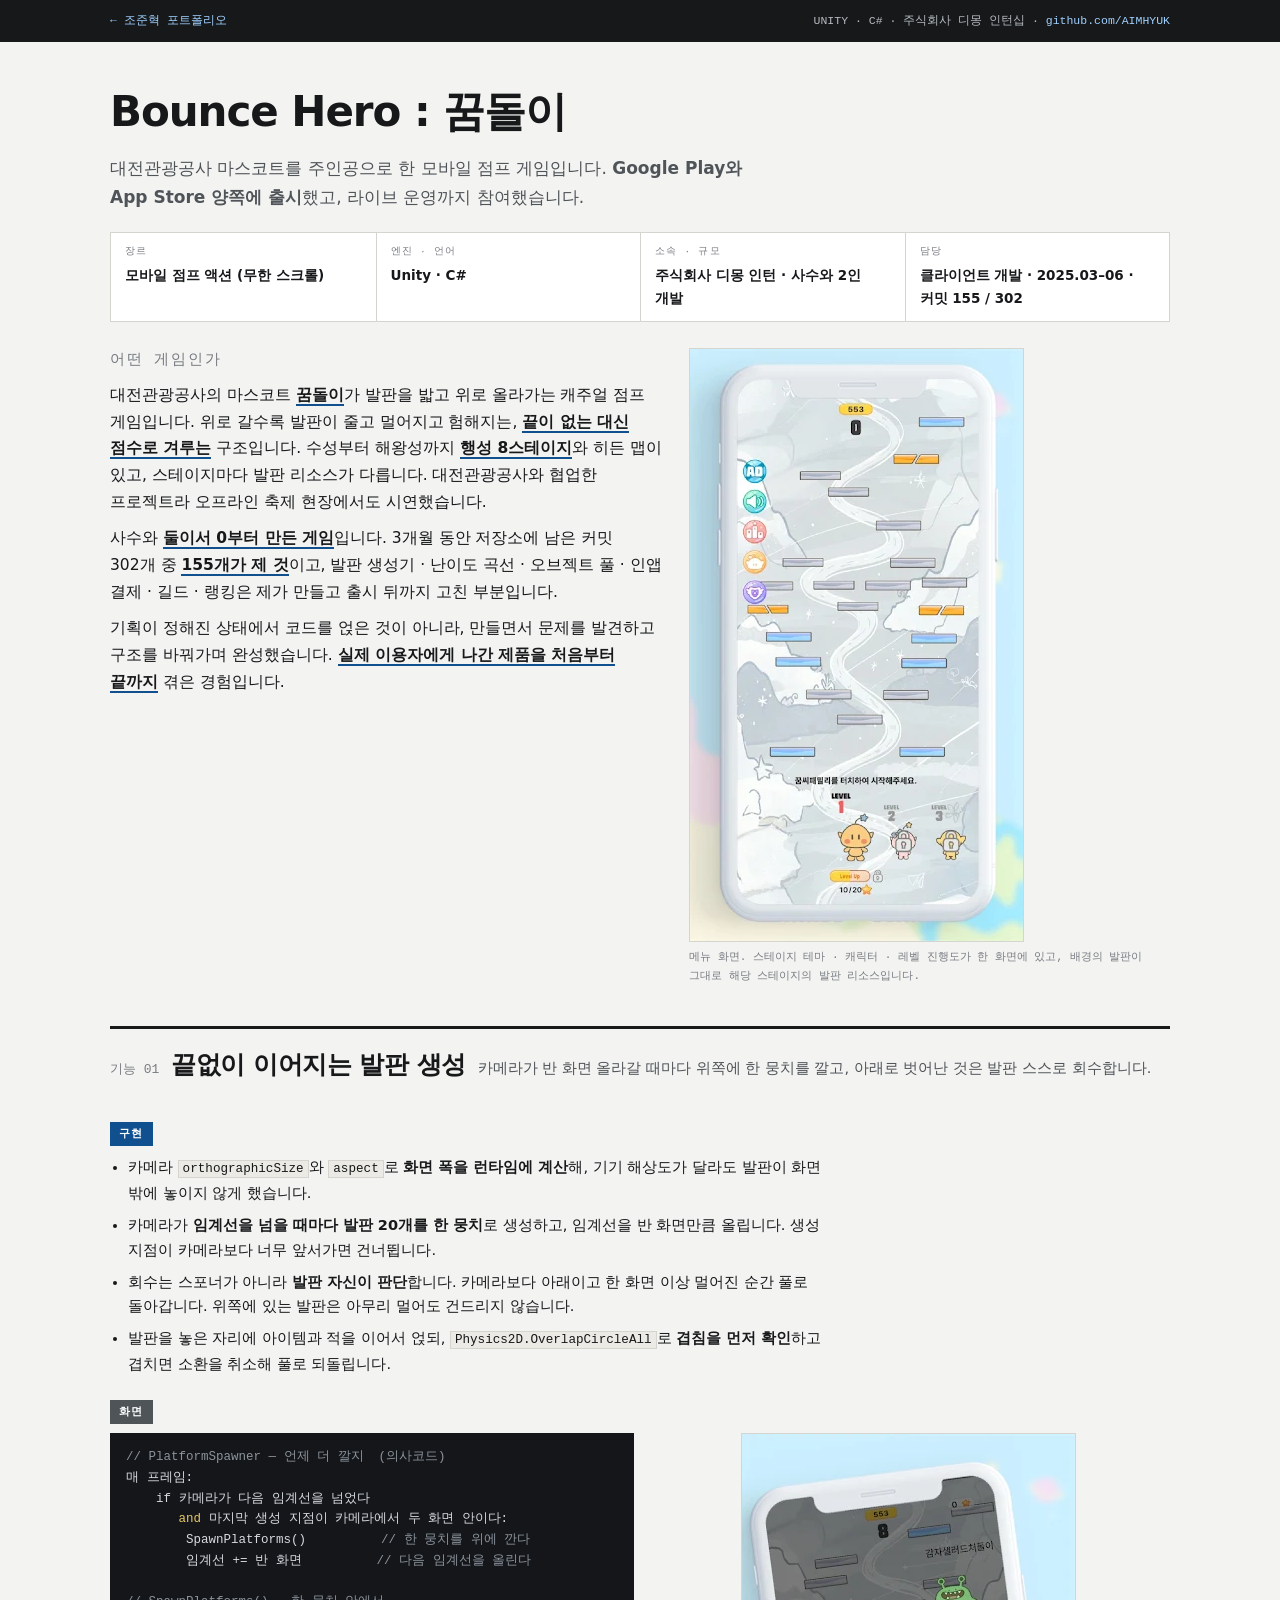
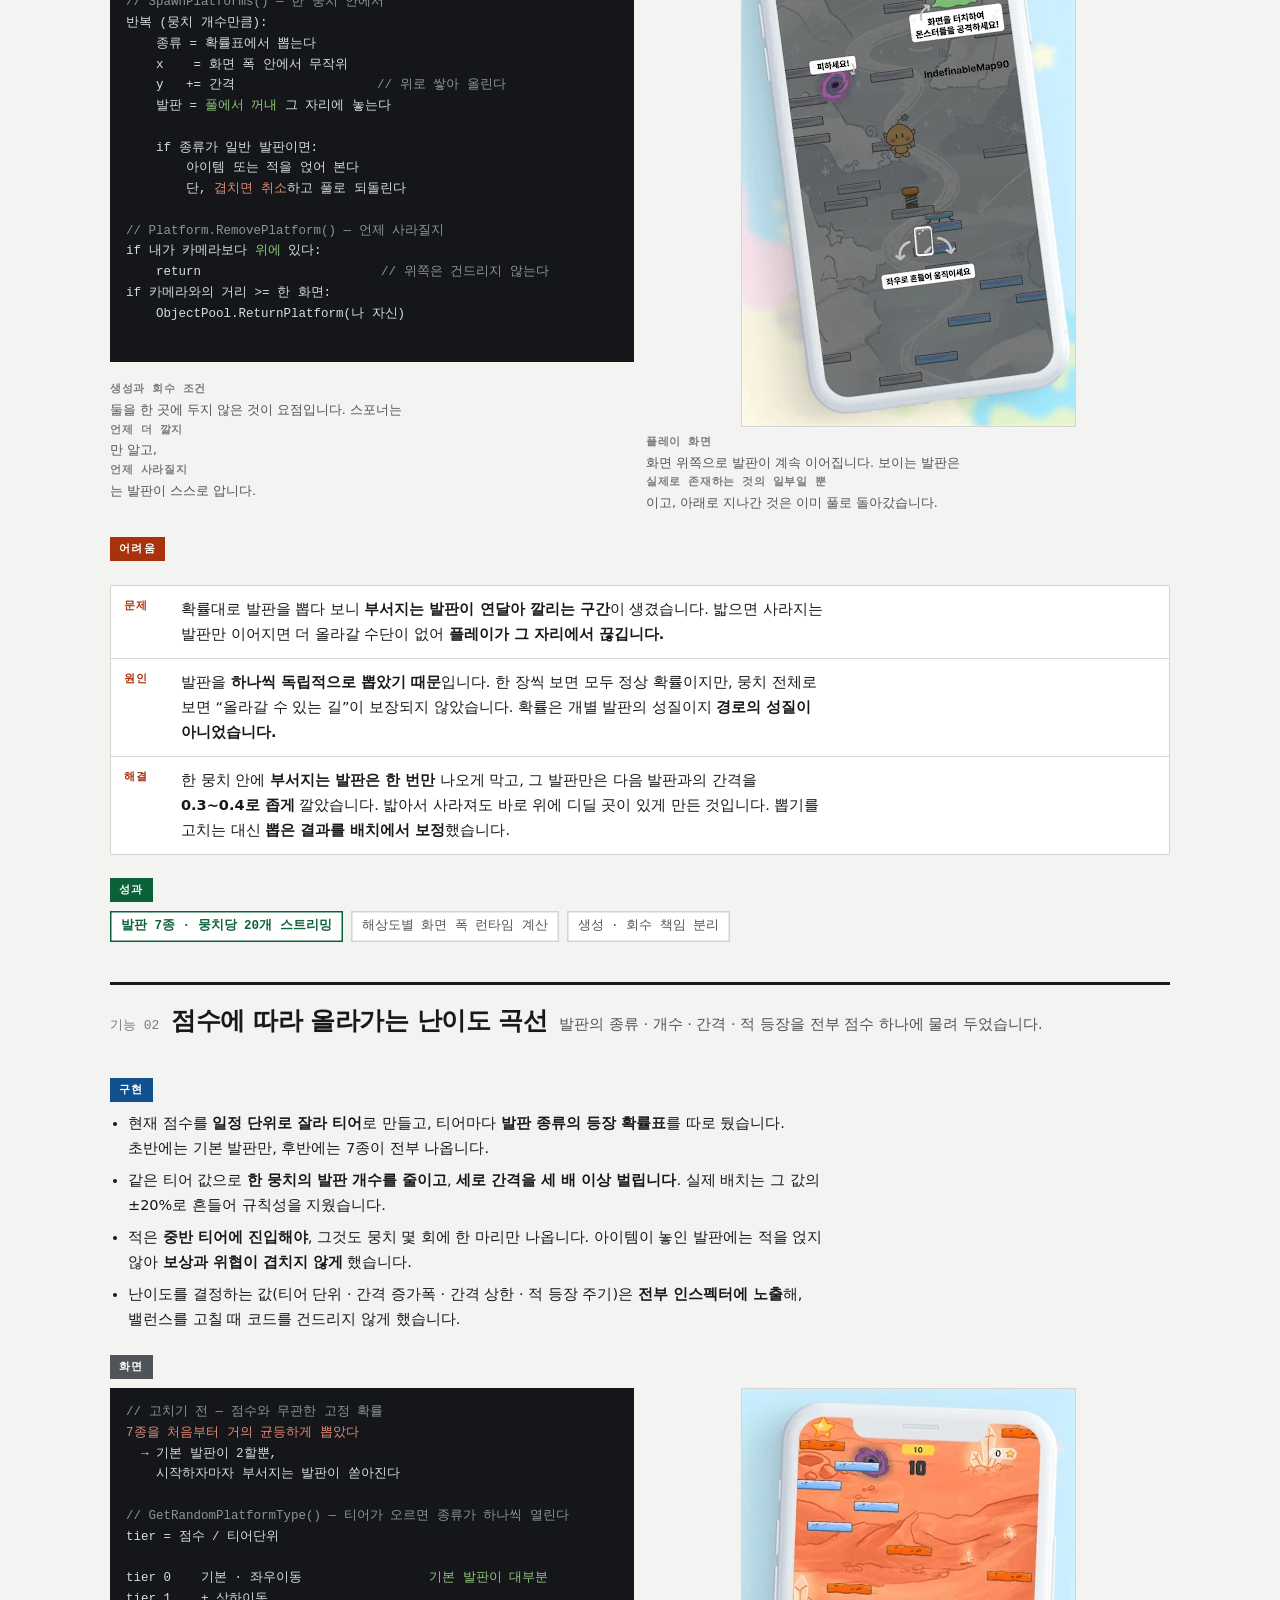
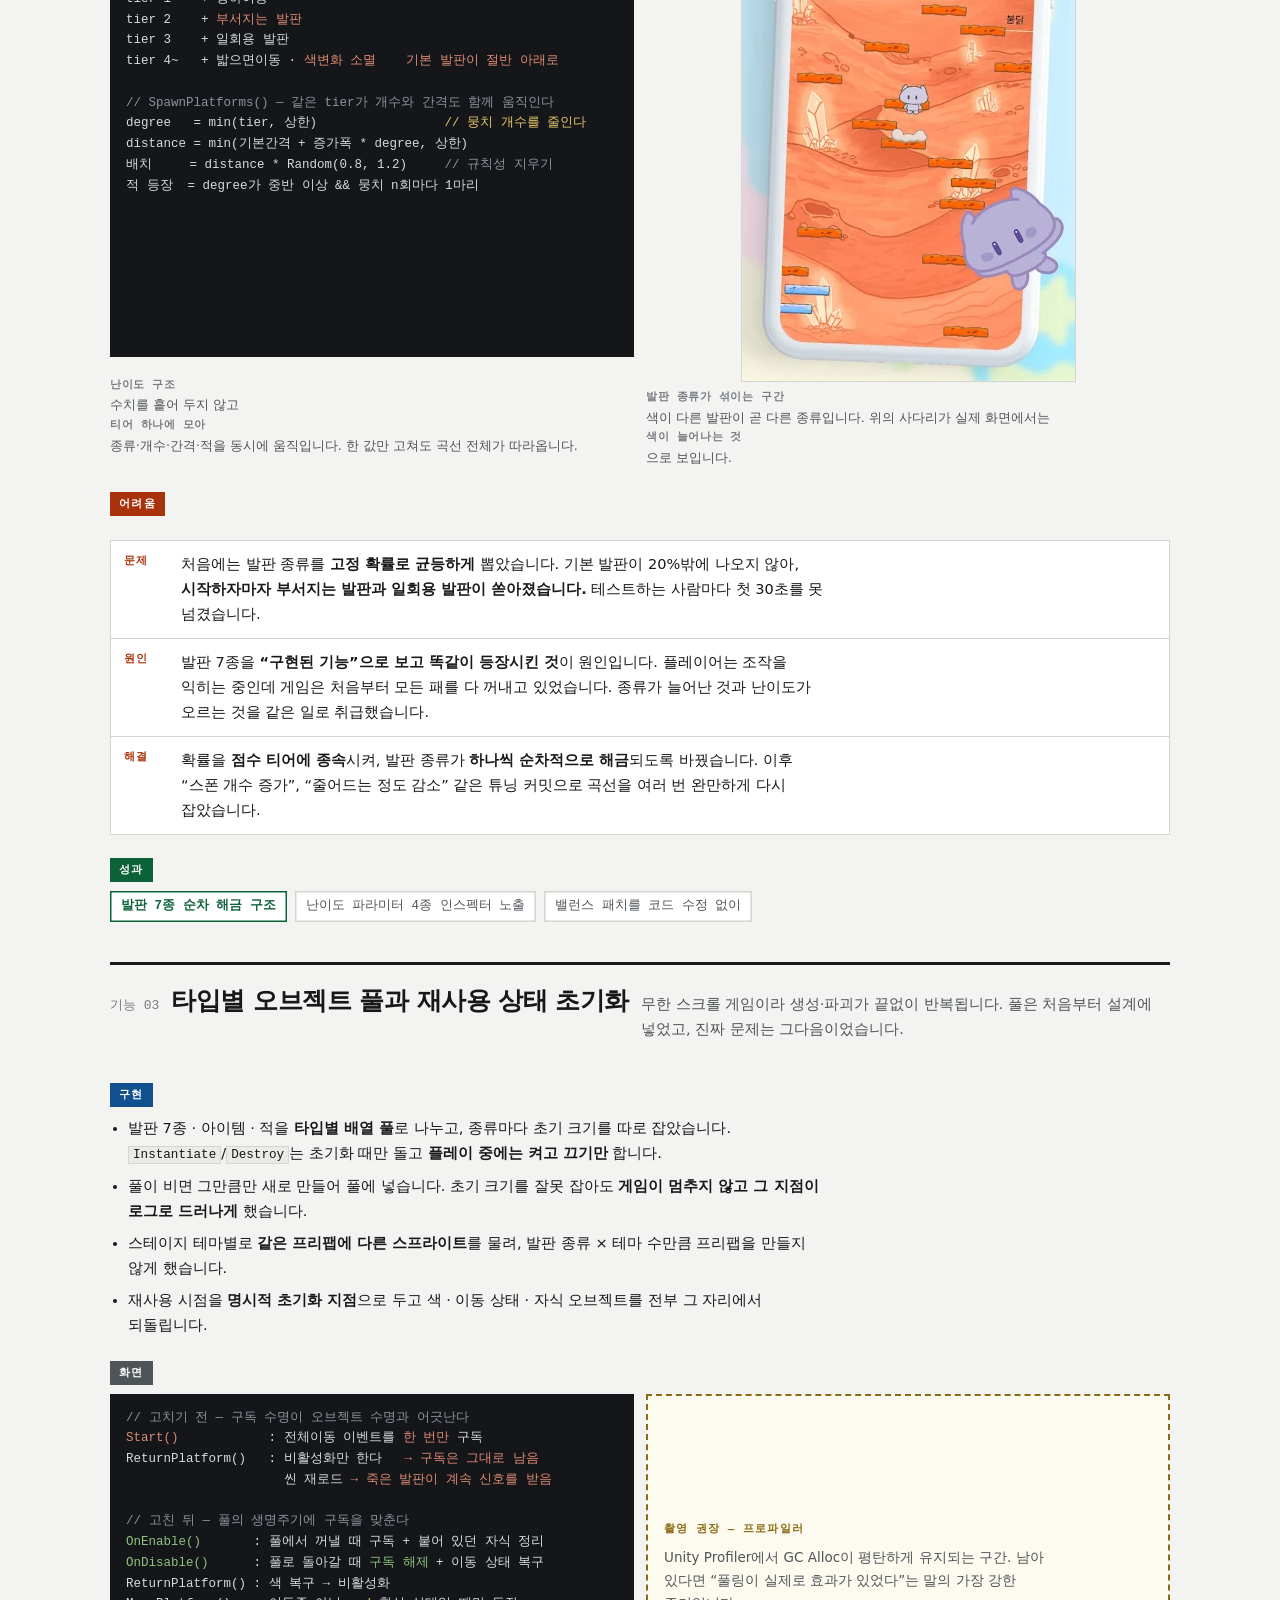
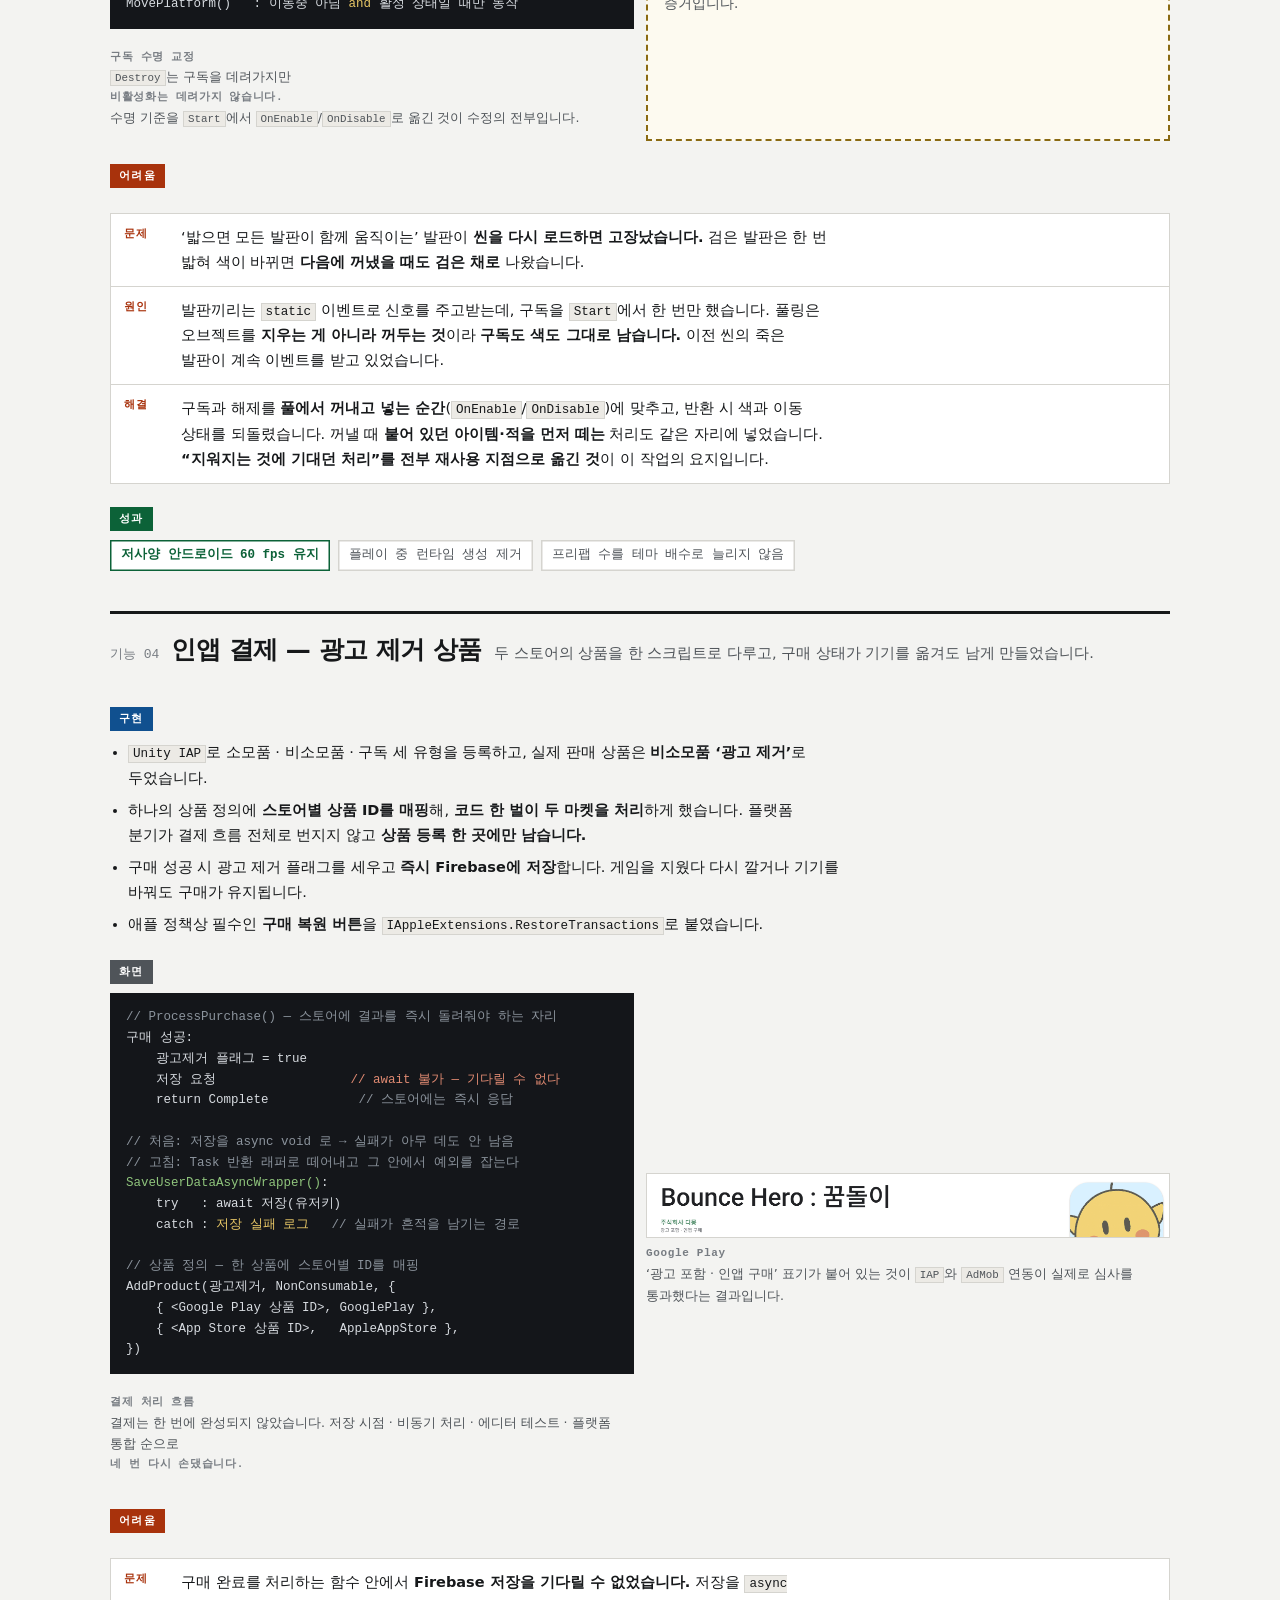
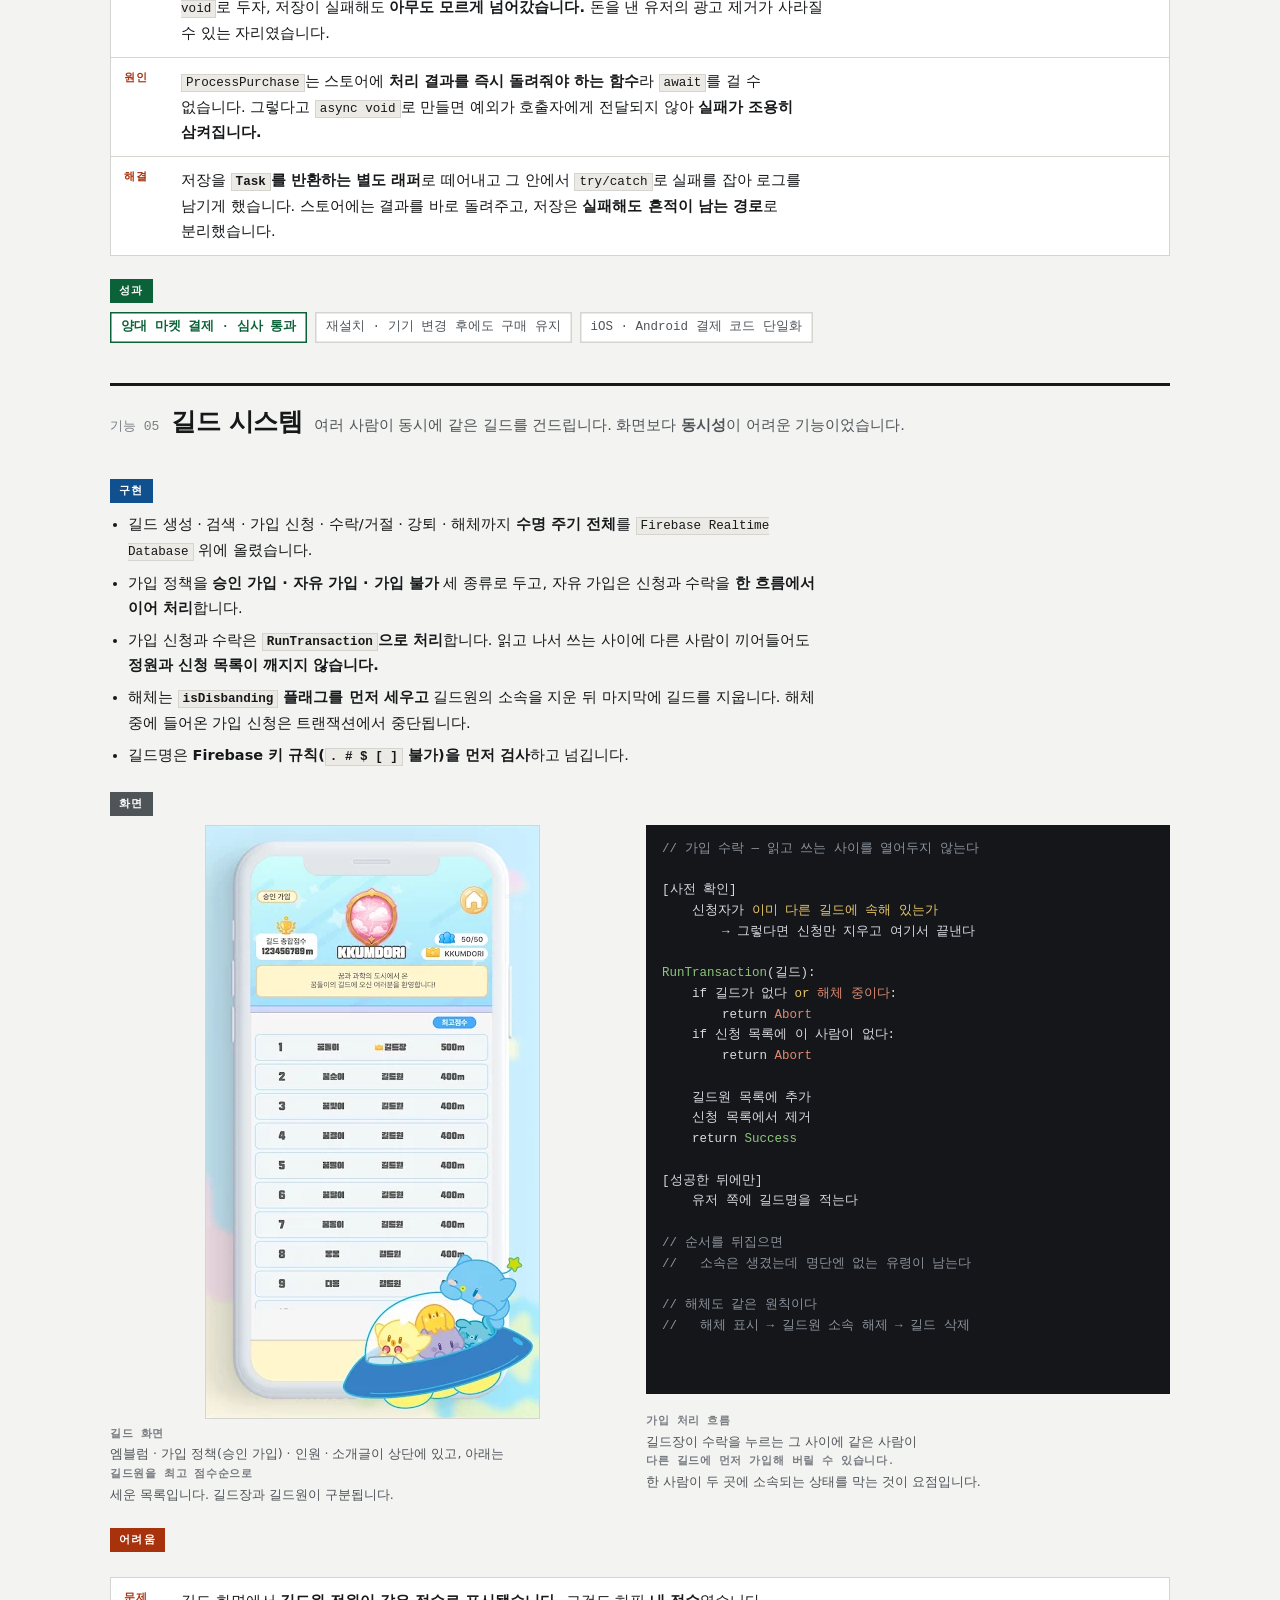
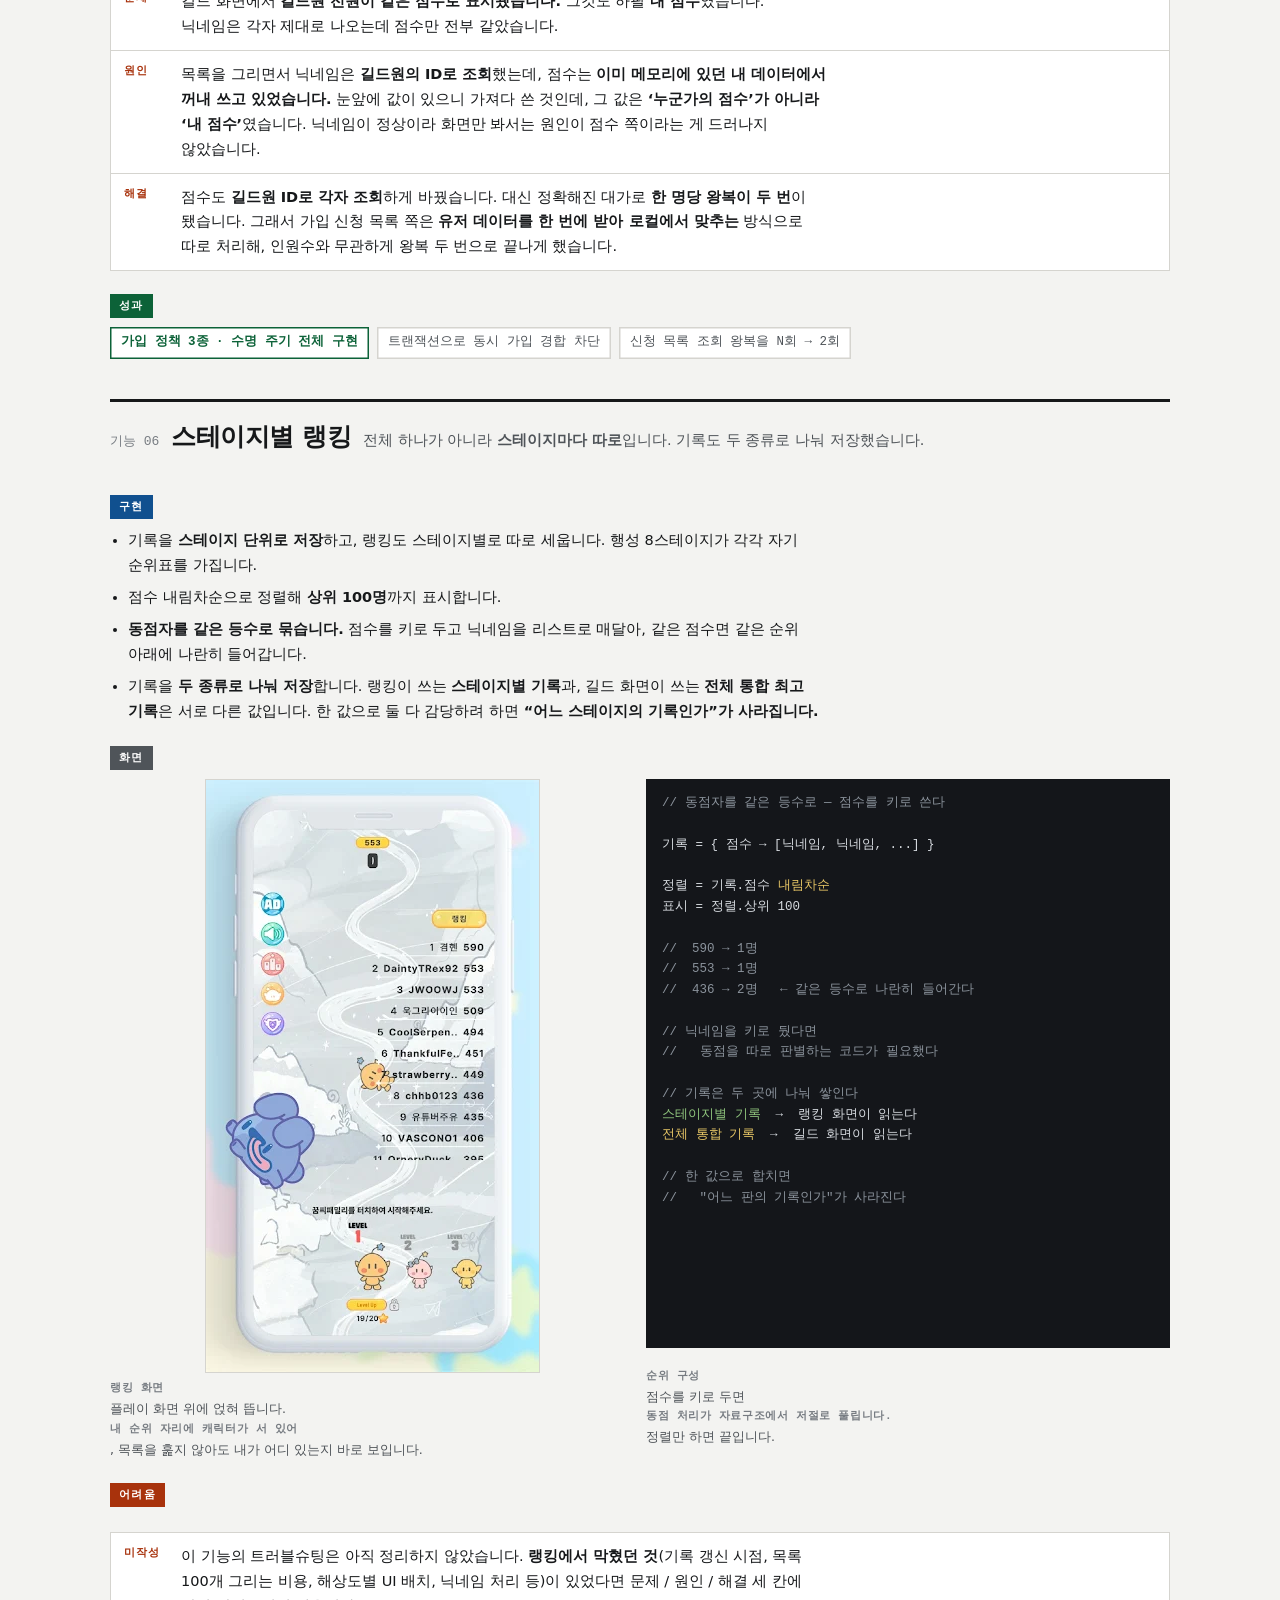
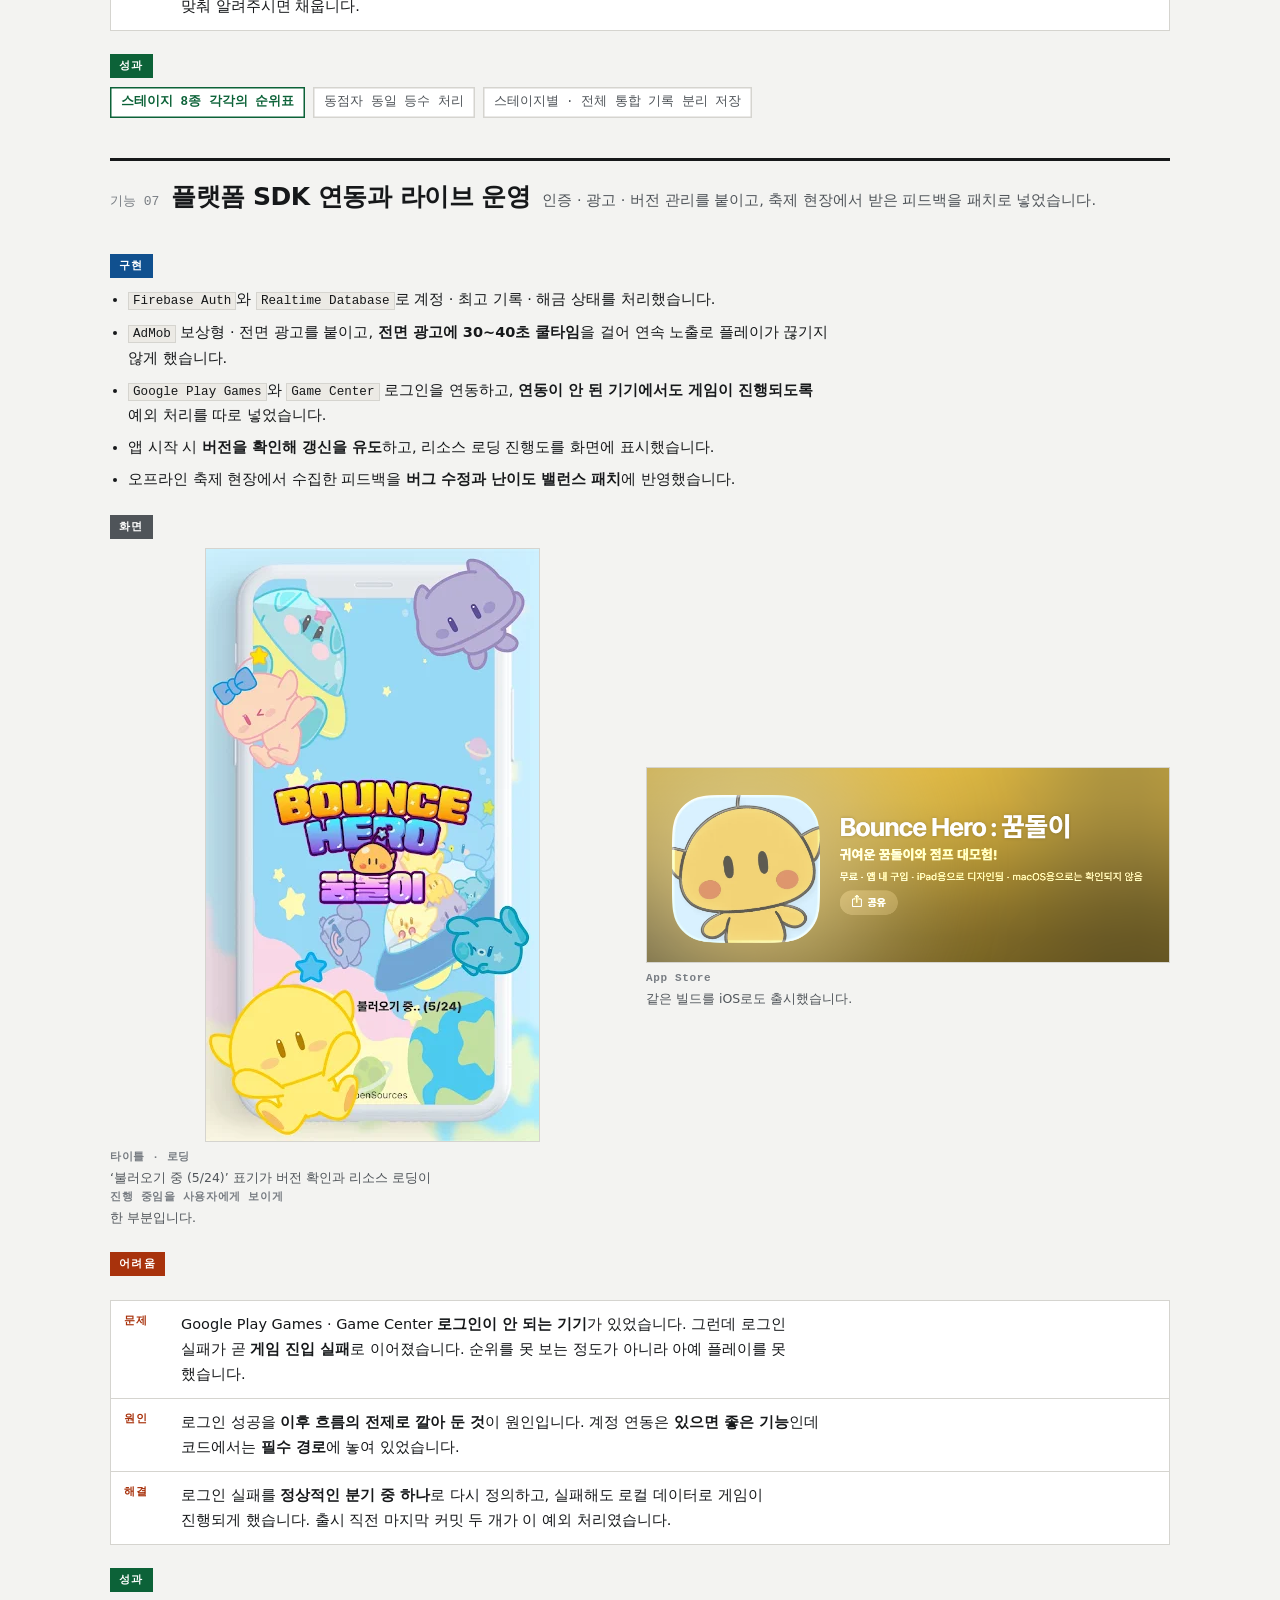
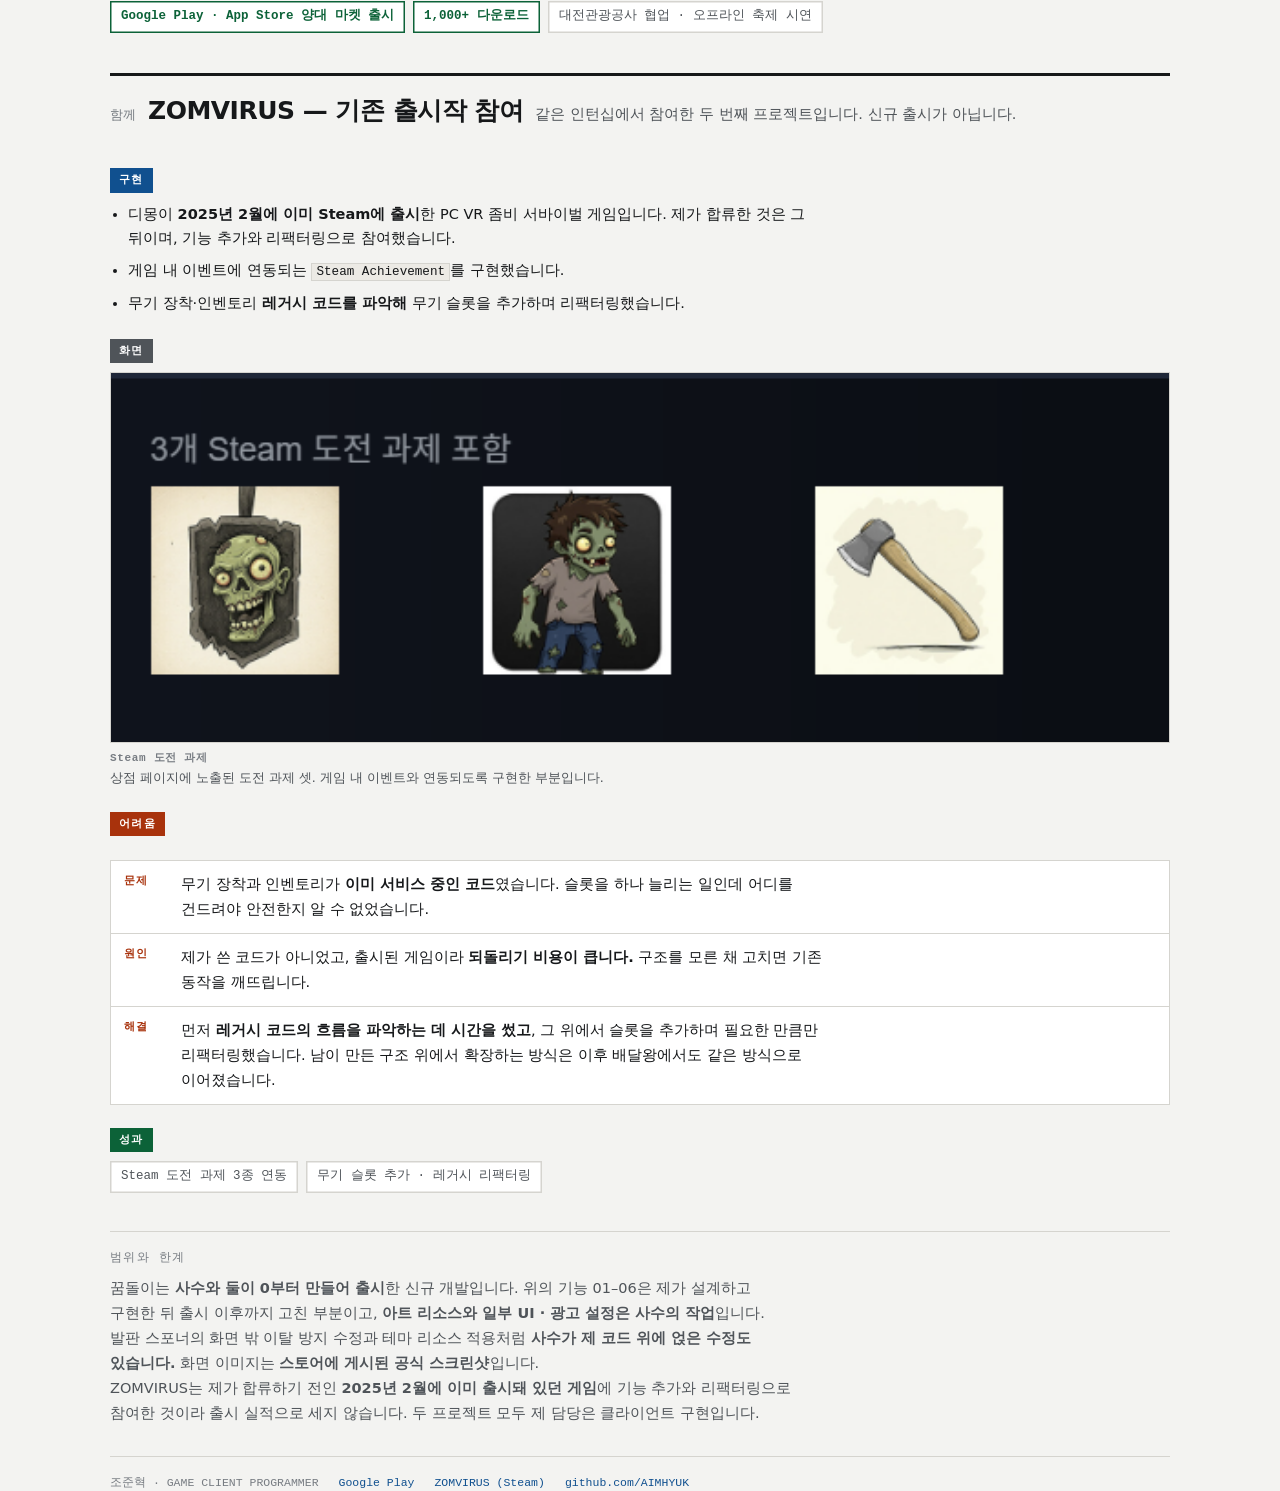
==== projects/dmong.html @ 95668f98 "스크린샷 확대로 생긴 빈 공간 정리 스토어 스크린샷 원본이 333x592인데 2단 그리드에서 width 100%로 524px까지 늘어나고 있었다. 확대로 뭉개지면서 높이만 870p" ====
﻿<!doctype html>
<html lang="ko">
<head>
<meta charset="utf-8">
<meta name="viewport" content="width=device-width, initial-scale=1">
<title>Bounce Hero : 꿈돌이 — 조준혁 포트폴리오</title>
<link rel="stylesheet" href="../assets/portfolio.css">
</head>
<body>

<a class="skip" href="#main">본문으로</a>

<div class="top">
  <div class="wrap top-in">
    <a href="../index.html">← 조준혁 포트폴리오</a>
    <span class="r">UNITY · C# · 주식회사 디몽 인턴십 ·
      <a href="https://github.com/AIMHYUK" target="_blank" rel="noreferrer">github.com/AIMHYUK</a></span>
  </div>
</div>

<main class="wrap" id="main">

  <!-- ══════ 프로젝트 개요 ══════ -->
  <header class="ph">
    <h1>Bounce Hero : 꿈돌이</h1>
    <p class="sub">대전관광공사 마스코트를 주인공으로 한 모바일 점프 게임입니다.
    <b>Google Play와 App Store 양쪽에 출시</b>했고, 라이브 운영까지 참여했습니다.</p>

    <dl class="facts">
      <div><dt>장르</dt><dd>모바일 점프 액션 (무한 스크롤)</dd></div>
      <div><dt>엔진 · 언어</dt><dd>Unity · C#</dd></div>
      <div><dt>소속 · 규모</dt><dd>주식회사 디몽 인턴 · 사수와 2인 개발</dd></div>
      <div><dt>담당</dt><dd>클라이언트 개발 · 2025.03–06 · <b>커밋 155 / 302</b></dd></div>
    </dl>

    <div class="about">
      <div>
        <h2>어떤 게임인가</h2>
        <p>대전관광공사의 마스코트 <b>꿈돌이</b>가 발판을 밟고 위로 올라가는 캐주얼 점프 게임입니다.
        위로 갈수록 발판이 줄고 멀어지고 험해지는, <b>끝이 없는 대신 점수로 겨루는</b> 구조입니다.
        수성부터 해왕성까지 <b>행성 8스테이지</b>와 히든 맵이 있고, 스테이지마다 발판 리소스가 다릅니다.
        대전관광공사와 협업한 프로젝트라 오프라인 축제 현장에서도 시연했습니다.</p>
        <p>사수와 <b>둘이서 0부터 만든 게임</b>입니다. 3개월 동안 저장소에 남은 커밋 302개 중
        <b>155개가 제 것</b>이고, 발판 생성기 · 난이도 곡선 · 오브젝트 풀 · 인앱 결제 ·
        길드 · 랭킹은 제가 만들고 출시 뒤까지 고친 부분입니다.</p>
        <p>기획이 정해진 상태에서 코드를 얹은 것이 아니라, 만들면서 문제를 발견하고
        구조를 바꿔가며 완성했습니다. <b>실제 이용자에게 나간 제품을 처음부터 끝까지</b> 겪은 경험입니다.</p>
      </div>
      <figure>
        <img src="../assets/images/dmong/kkumdol-menu.webp" alt="꿈돌이 메뉴 화면. 눈 덮인 스테이지 배경에 여러 종류의 발판이 놓여 있고, 하단에 캐릭터 셋과 레벨 진행도가 보인다">
        <figcaption>메뉴 화면. 스테이지 테마 · 캐릭터 · 레벨 진행도가 한 화면에 있고,
        배경의 발판이 그대로 해당 스테이지의 발판 리소스입니다.</figcaption>
      </figure>
    </div>
  </header>

  <!-- ══════ 기능 01 ══════ -->
  <section class="feat" id="f1">
    <div class="feat-h">
      <span class="no">기능 01</span>
      <h2>끝없이 이어지는 발판 생성</h2>
      <p class="one">카메라가 반 화면 올라갈 때마다 위쪽에 한 뭉치를 깔고, 아래로 벗어난 것은 발판 스스로 회수합니다.</p>
    </div>

    <div class="part p-impl">
      <h3>구현</h3>
      <ul>
        <li>카메라 <code>orthographicSize</code>와 <code>aspect</code>로 <b>화면 폭을 런타임에 계산</b>해,
        기기 해상도가 달라도 발판이 화면 밖에 놓이지 않게 했습니다.</li>
        <li>카메라가 <b>임계선을 넘을 때마다 발판 20개를 한 뭉치</b>로 생성하고,
        임계선을 반 화면만큼 올립니다. 생성 지점이 카메라보다 너무 앞서가면 건너뜁니다.</li>
        <li>회수는 스포너가 아니라 <b>발판 자신이 판단</b>합니다.
        카메라보다 아래이고 한 화면 이상 멀어진 순간 풀로 돌아갑니다.
        위쪽에 있는 발판은 아무리 멀어도 건드리지 않습니다.</li>
        <li>발판을 놓은 자리에 아이템과 적을 이어서 얹되,
        <code>Physics2D.OverlapCircleAll</code>로 <b>겹침을 먼저 확인</b>하고
        겹치면 소환을 취소해 풀로 되돌립니다.</li>
      </ul>
    </div>

    <div class="part p-shot">
      <h3>화면</h3>
      <div class="shots two">
        <figure>
          <pre class="logbox"><span class="c">// PlatformSpawner — 언제 더 깔지  (의사코드)</span>
매 프레임:
    if 카메라가 다음 임계선을 넘었다
       <span class="hi">and</span> 마지막 생성 지점이 카메라에서 두 화면 안이다:
        SpawnPlatforms()          <span class="c">// 한 뭉치를 위에 깐다</span>
        임계선 += 반 화면          <span class="c">// 다음 임계선을 올린다</span>

<span class="c">// SpawnPlatforms() — 한 뭉치 안에서</span>
반복 (뭉치 개수만큼):
    종류 = 확률표에서 뽑는다
    x    = 화면 폭 안에서 무작위
    y   += 간격                   <span class="c">// 위로 쌓아 올린다</span>
    발판 = <span class="ok">풀에서 꺼내</span> 그 자리에 놓는다

    if 종류가 일반 발판이면:
        아이템 또는 적을 얹어 본다
        단, <span class="bad">겹치면 취소</span>하고 풀로 되돌린다

<span class="c">// Platform.RemovePlatform() — 언제 사라질지</span>
if 내가 카메라보다 <span class="ok">위에</span> 있다:
    return                        <span class="c">// 위쪽은 건드리지 않는다</span>
if 카메라와의 거리 &gt;= 한 화면:
    ObjectPool.ReturnPlatform(나 자신)</pre>
          <p class="logcap"><b>생성과 회수 조건</b>둘을 한 곳에 두지 않은 것이 요점입니다.
          스포너는 <b>언제 더 깔지</b>만 알고, <b>언제 사라질지</b>는 발판이 스스로 압니다.</p>
        </figure>
        <figure>
          <img class="phone" src="../assets/images/dmong/kkumdol-play-cave.webp" alt="꿈돌이 플레이 화면. 동굴 배경에 발판이 위쪽으로 길게 이어지고 몬스터와 블랙홀이 발판 사이에 배치돼 있다">
          <figcaption><b>플레이 화면</b>화면 위쪽으로 발판이 계속 이어집니다.
          보이는 발판은 <b>실제로 존재하는 것의 일부일 뿐</b>이고, 아래로 지나간 것은 이미 풀로 돌아갔습니다.</figcaption>
        </figure>
      </div>
    </div>

    <div class="part p-trouble">
      <h3>어려움</h3>
      <dl class="tbl">
        <div><dt>문제</dt><dd>확률대로 발판을 뽑다 보니 <b>부서지는 발판이 연달아 깔리는 구간</b>이 생겼습니다. 밟으면 사라지는 발판만 이어지면 더 올라갈 수단이 없어 <b>플레이가 그 자리에서 끊깁니다.</b></dd></div>
        <div><dt>원인</dt><dd>발판을 <b>하나씩 독립적으로 뽑았기 때문</b>입니다. 한 장씩 보면 모두 정상 확률이지만, 뭉치 전체로 보면 &ldquo;올라갈 수 있는 길&rdquo;이 보장되지 않았습니다. 확률은 개별 발판의 성질이지 <b>경로의 성질이 아니었습니다.</b></dd></div>
        <div><dt>해결</dt><dd>한 뭉치 안에 <b>부서지는 발판은 한 번만</b> 나오게 막고, 그 발판만은 다음 발판과의 간격을 <b>0.3~0.4로 좁게</b> 깔았습니다. 밟아서 사라져도 바로 위에 디딜 곳이 있게 만든 것입니다. 뽑기를 고치는 대신 <b>뽑은 결과를 배치에서 보정</b>했습니다.</dd></div>
      </dl>
    </div>

    <div class="part p-result">
      <h3>성과</h3>
      <div class="res">
        <span>발판 7종 · 뭉치당 20개 스트리밍</span>
        <span class="n">해상도별 화면 폭 런타임 계산</span>
        <span class="n">생성 · 회수 책임 분리</span>
      </div>
    </div>
  </section>

  <!-- ══════ 기능 02 ══════ -->
  <section class="feat" id="f2">
    <div class="feat-h">
      <span class="no">기능 02</span>
      <h2>점수에 따라 올라가는 난이도 곡선</h2>
      <p class="one">발판의 종류 · 개수 · 간격 · 적 등장을 전부 점수 하나에 물려 두었습니다.</p>
    </div>

    <div class="part p-impl">
      <h3>구현</h3>
      <ul>
        <li>현재 점수를 <b>일정 단위로 잘라 티어</b>로 만들고, 티어마다 <b>발판 종류의 등장 확률표</b>를 따로 뒀습니다.
        초반에는 기본 발판만, 후반에는 7종이 전부 나옵니다.</li>
        <li>같은 티어 값으로 <b>한 뭉치의 발판 개수를 줄이고</b>, <b>세로 간격을 세 배 이상 벌립니다</b>.
        실제 배치는 그 값의 ±20%로 흔들어 규칙성을 지웠습니다.</li>
        <li>적은 <b>중반 티어에 진입해야</b>, 그것도 뭉치 몇 회에 한 마리만 나옵니다.
        아이템이 놓인 발판에는 적을 얹지 않아 <b>보상과 위협이 겹치지 않게</b> 했습니다.</li>
        <li>난이도를 결정하는 값(티어 단위 · 간격 증가폭 · 간격 상한 · 적 등장 주기)은
        <b>전부 인스펙터에 노출</b>해, 밸런스를 고칠 때 코드를 건드리지 않게 했습니다.</li>
      </ul>
    </div>

    <div class="part p-shot">
      <h3>화면</h3>
      <div class="shots two">
        <figure>
          <pre class="logbox"><span class="c">// 고치기 전 — 점수와 무관한 고정 확률</span>
<span class="bad">7종을 처음부터 거의 균등하게 뽑았다</span>
  → 기본 발판이 2할뿐,
    시작하자마자 부서지는 발판이 쏟아진다

<span class="c">// GetRandomPlatformType() — 티어가 오르면 종류가 하나씩 열린다</span>
tier = 점수 / 티어단위

tier 0    기본 · 좌우이동                 <span class="ok">기본 발판이 대부분</span>
tier 1    + 상하이동
tier 2    + <span class="bad">부서지는 발판</span>
tier 3    + 일회용 발판
tier 4~   + 밟으면이동 · <span class="bad">색변화 소멸</span>    <span class="bad">기본 발판이 절반 아래로</span>

<span class="c">// SpawnPlatforms() — 같은 tier가 개수와 간격도 함께 움직인다</span>
degree   = min(tier, 상한)                 <span class="hi">// 뭉치 개수를 줄인다</span>
distance = min(기본간격 + 증가폭 * degree, 상한)
배치     = distance * Random(0.8, 1.2)     <span class="c">// 규칙성 지우기</span>
적 등장  = degree가 중반 이상 &amp;&amp; 뭉치 n회마다 1마리</pre>
          <p class="logcap"><b>난이도 구조</b>수치를 흩어 두지 않고 <b>티어 하나에 모아</b>
          종류·개수·간격·적을 동시에 움직입니다. 한 값만 고쳐도 곡선 전체가 따라옵니다.</p>
        </figure>
        <figure>
          <img class="phone" src="../assets/images/dmong/kkumdol-play-mars.webp" alt="꿈돌이 플레이 화면. 붉은 화성 배경에 회색·파란색·주황색 발판이 섞여 있고 블랙홀과 별 아이템이 함께 배치돼 있다">
          <figcaption><b>발판 종류가 섞이는 구간</b>색이 다른 발판이 곧 다른 종류입니다.
          위의 사다리가 실제 화면에서는 <b>색이 늘어나는 것</b>으로 보입니다.</figcaption>
        </figure>
      </div>
    </div>

    <div class="part p-trouble">
      <h3>어려움</h3>
      <dl class="tbl">
        <div><dt>문제</dt><dd>처음에는 발판 종류를 <b>고정 확률로 균등하게</b> 뽑았습니다. 기본 발판이 20%밖에 나오지 않아, <b>시작하자마자 부서지는 발판과 일회용 발판이 쏟아졌습니다.</b> 테스트하는 사람마다 첫 30초를 못 넘겼습니다.</dd></div>
        <div><dt>원인</dt><dd>발판 7종을 <b>&ldquo;구현된 기능&rdquo;으로 보고 똑같이 등장시킨 것</b>이 원인입니다. 플레이어는 조작을 익히는 중인데 게임은 처음부터 모든 패를 다 꺼내고 있었습니다. 종류가 늘어난 것과 난이도가 오르는 것을 같은 일로 취급했습니다.</dd></div>
        <div><dt>해결</dt><dd>확률을 <b>점수 티어에 종속</b>시켜, 발판 종류가 <b>하나씩 순차적으로 해금</b>되도록 바꿨습니다. 이후 &ldquo;스폰 개수 증가&rdquo;, &ldquo;줄어드는 정도 감소&rdquo; 같은 튜닝 커밋으로 곡선을 여러 번 완만하게 다시 잡았습니다.</dd></div>
      </dl>
    </div>

    <div class="part p-result">
      <h3>성과</h3>
      <div class="res">
        <span>발판 7종 순차 해금 구조</span>
        <span class="n">난이도 파라미터 4종 인스펙터 노출</span>
        <span class="n">밸런스 패치를 코드 수정 없이</span>
      </div>
    </div>
  </section>

  <!-- ══════ 기능 03 ══════ -->
  <section class="feat" id="f3">
    <div class="feat-h">
      <span class="no">기능 03</span>
      <h2>타입별 오브젝트 풀과 재사용 상태 초기화</h2>
      <p class="one">무한 스크롤 게임이라 생성·파괴가 끝없이 반복됩니다. 풀은 처음부터 설계에 넣었고, 진짜 문제는 그다음이었습니다.</p>
    </div>

    <div class="part p-impl">
      <h3>구현</h3>
      <ul>
        <li>발판 7종 · 아이템 · 적을 <b>타입별 배열 풀</b>로 나누고, 종류마다 초기 크기를 따로 잡았습니다.
        <code>Instantiate</code>/<code>Destroy</code>는 초기화 때만 돌고 <b>플레이 중에는 켜고 끄기만</b> 합니다.</li>
        <li>풀이 비면 그만큼만 새로 만들어 풀에 넣습니다. 초기 크기를 잘못 잡아도
        <b>게임이 멈추지 않고 그 지점이 로그로 드러나게</b> 했습니다.</li>
        <li>스테이지 테마별로 <b>같은 프리팹에 다른 스프라이트</b>를 물려,
        발판 종류 × 테마 수만큼 프리팹을 만들지 않게 했습니다.</li>
        <li>재사용 시점을 <b>명시적 초기화 지점</b>으로 두고 색 · 이동 상태 · 자식 오브젝트를
        전부 그 자리에서 되돌립니다.</li>
      </ul>
    </div>

    <div class="part p-shot">
      <h3>화면</h3>
      <div class="shots two">
        <figure>
          <pre class="logbox"><span class="c">// 고치기 전 — 구독 수명이 오브젝트 수명과 어긋난다</span>
<span class="bad">Start()</span>            : 전체이동 이벤트를 <span class="bad">한 번만</span> 구독
ReturnPlatform()   : 비활성화만 한다   <span class="bad">→ 구독은 그대로 남음</span>
                     씬 재로드 <span class="bad">→ 죽은 발판이 계속 신호를 받음</span>

<span class="c">// 고친 뒤 — 풀의 생명주기에 구독을 맞춘다</span>
<span class="ok">OnEnable()</span>       : 풀에서 꺼낼 때 구독 + 붙어 있던 자식 정리
<span class="ok">OnDisable()</span>      : 풀로 돌아갈 때 <span class="ok">구독 해제</span> + 이동 상태 복구
ReturnPlatform() : 색 복구 → 비활성화
MovePlatform()   : 이동중 아님 <span class="hi">and</span> 활성 상태일 때만 동작</pre>
          <p class="logcap"><b>구독 수명 교정</b><code>Destroy</code>는 구독을 데려가지만
          <b>비활성화는 데려가지 않습니다.</b> 수명 기준을 <code>Start</code>에서 <code>OnEnable</code>/<code>OnDisable</code>로 옮긴 것이 수정의 전부입니다.</p>
        </figure>
        <div class="need">
          <b>촬영 권장 — 프로파일러</b>
          <p>Unity Profiler에서 GC Alloc이 평탄하게 유지되는 구간.
          남아 있다면 &ldquo;풀링이 실제로 효과가 있었다&rdquo;는 말의 가장 강한 증거입니다.</p>
        </div>
      </div>
    </div>

    <div class="part p-trouble">
      <h3>어려움</h3>
      <dl class="tbl">
        <div><dt>문제</dt><dd>&lsquo;밟으면 모든 발판이 함께 움직이는&rsquo; 발판이 <b>씬을 다시 로드하면 고장났습니다.</b> 검은 발판은 한 번 밟혀 색이 바뀌면 <b>다음에 꺼냈을 때도 검은 채로</b> 나왔습니다.</dd></div>
        <div><dt>원인</dt><dd>발판끼리는 <code>static</code> 이벤트로 신호를 주고받는데, 구독을 <code>Start</code>에서 한 번만 했습니다. 풀링은 오브젝트를 <b>지우는 게 아니라 꺼두는 것</b>이라 <b>구독도 색도 그대로 남습니다.</b> 이전 씬의 죽은 발판이 계속 이벤트를 받고 있었습니다.</dd></div>
        <div><dt>해결</dt><dd>구독과 해제를 <b>풀에서 꺼내고 넣는 순간</b>(<code>OnEnable</code>/<code>OnDisable</code>)에 맞추고, 반환 시 색과 이동 상태를 되돌렸습니다. 꺼낼 때 <b>붙어 있던 아이템·적을 먼저 떼는</b> 처리도 같은 자리에 넣었습니다. <b>&ldquo;지워지는 것에 기대던 처리&rdquo;를 전부 재사용 지점으로 옮긴 것</b>이 이 작업의 요지입니다.</dd></div>
      </dl>
    </div>

    <div class="part p-result">
      <h3>성과</h3>
      <div class="res">
        <span>저사양 안드로이드 60 fps 유지</span>
        <span class="n">플레이 중 런타임 생성 제거</span>
        <span class="n">프리팹 수를 테마 배수로 늘리지 않음</span>
      </div>
    </div>
  </section>

  <!-- ══════ 기능 04 ══════ -->
  <section class="feat" id="f4">
    <div class="feat-h">
      <span class="no">기능 04</span>
      <h2>인앱 결제 — 광고 제거 상품</h2>
      <p class="one">두 스토어의 상품을 한 스크립트로 다루고, 구매 상태가 기기를 옮겨도 남게 만들었습니다.</p>
    </div>

    <div class="part p-impl">
      <h3>구현</h3>
      <ul>
        <li><code>Unity IAP</code>로 소모품 · 비소모품 · 구독 세 유형을 등록하고,
        실제 판매 상품은 <b>비소모품 &lsquo;광고 제거&rsquo;</b>로 두었습니다.</li>
        <li>하나의 상품 정의에 <b>스토어별 상품 ID를 매핑</b>해,
        <b>코드 한 벌이 두 마켓을 처리</b>하게 했습니다.
        플랫폼 분기가 결제 흐름 전체로 번지지 않고 <b>상품 등록 한 곳에만 남습니다.</b></li>
        <li>구매 성공 시 광고 제거 플래그를 세우고 <b>즉시 Firebase에 저장</b>합니다.
        게임을 지웠다 다시 깔거나 기기를 바꿔도 구매가 유지됩니다.</li>
        <li>애플 정책상 필수인 <b>구매 복원 버튼</b>을
        <code>IAppleExtensions.RestoreTransactions</code>로 붙였습니다.</li>
      </ul>
    </div>

    <div class="part p-shot">
      <h3>화면</h3>
      <div class="shots two">
        <figure>
          <pre class="logbox"><span class="c">// ProcessPurchase() — 스토어에 결과를 즉시 돌려줘야 하는 자리</span>
구매 성공:
    광고제거 플래그 = true
    저장 요청                  <span class="bad">// await 불가 — 기다릴 수 없다</span>
    return Complete            <span class="c">// 스토어에는 즉시 응답</span>

<span class="c">// 처음: 저장을 async void 로 → 실패가 아무 데도 안 남음</span>
<span class="c">// 고침: Task 반환 래퍼로 떼어내고 그 안에서 예외를 잡는다</span>
<span class="ok">SaveUserDataAsyncWrapper()</span>:
    try   : await 저장(유저키)
    catch : <span class="hi">저장 실패 로그</span>   <span class="c">// 실패가 흔적을 남기는 경로</span>

<span class="c">// 상품 정의 — 한 상품에 스토어별 ID를 매핑</span>
AddProduct(광고제거, NonConsumable, {
    { &lt;Google Play 상품 ID&gt;, GooglePlay },
    { &lt;App Store 상품 ID&gt;,   AppleAppStore },
})</pre>
          <p class="logcap"><b>결제 처리 흐름</b>결제는 한 번에 완성되지 않았습니다.
          저장 시점 · 비동기 처리 · 에디터 테스트 · 플랫폼 통합 순으로 <b>네 번 다시 손댔습니다.</b></p>
        </figure>
        <figure>
          <img src="../assets/images/dmong/kkumdol-googleplay.png" alt="Google Play 스토어의 Bounce Hero 꿈돌이 리스팅. 주식회사 디몽, 광고 포함 인앱 구매 표기">
          <figcaption><b>Google Play</b>&lsquo;광고 포함 · 인앱 구매&rsquo; 표기가 붙어 있는 것이
          <code>IAP</code>와 <code>AdMob</code> 연동이 실제로 심사를 통과했다는 결과입니다.</figcaption>
        </figure>
      </div>
    </div>

    <div class="part p-trouble">
      <h3>어려움</h3>
      <dl class="tbl">
        <div><dt>문제</dt><dd>구매 완료를 처리하는 함수 안에서 <b>Firebase 저장을 기다릴 수 없었습니다.</b> 저장을 <code>async void</code>로 두자, 저장이 실패해도 <b>아무도 모르게 넘어갔습니다.</b> 돈을 낸 유저의 광고 제거가 사라질 수 있는 자리였습니다.</dd></div>
        <div><dt>원인</dt><dd><code>ProcessPurchase</code>는 스토어에 <b>처리 결과를 즉시 돌려줘야 하는 함수</b>라 <code>await</code>를 걸 수 없습니다. 그렇다고 <code>async void</code>로 만들면 예외가 호출자에게 전달되지 않아 <b>실패가 조용히 삼켜집니다.</b></dd></div>
        <div><dt>해결</dt><dd>저장을 <b><code>Task</code>를 반환하는 별도 래퍼</b>로 떼어내고 그 안에서 <code>try/catch</code>로 실패를 잡아 로그를 남기게 했습니다. 스토어에는 결과를 바로 돌려주고, 저장은 <b>실패해도 흔적이 남는 경로</b>로 분리했습니다.</dd></div>
      </dl>
    </div>

    <div class="part p-result">
      <h3>성과</h3>
      <div class="res">
        <span>양대 마켓 결제 · 심사 통과</span>
        <span class="n">재설치 · 기기 변경 후에도 구매 유지</span>
        <span class="n">iOS · Android 결제 코드 단일화</span>
      </div>
    </div>
  </section>

  <!-- ══════ 기능 05 ══════ -->
  <section class="feat" id="f5">
    <div class="feat-h">
      <span class="no">기능 05</span>
      <h2>길드 시스템</h2>
      <p class="one">여러 사람이 동시에 같은 길드를 건드립니다. 화면보다 <b>동시성</b>이 어려운 기능이었습니다.</p>
    </div>

    <div class="part p-impl">
      <h3>구현</h3>
      <ul>
        <li>길드 생성 · 검색 · 가입 신청 · 수락/거절 · 강퇴 · 해체까지
        <b>수명 주기 전체</b>를 <code>Firebase Realtime Database</code> 위에 올렸습니다.</li>
        <li>가입 정책을 <b>승인 가입 · 자유 가입 · 가입 불가</b> 세 종류로 두고,
        자유 가입은 신청과 수락을 <b>한 흐름에서 이어 처리</b>합니다.</li>
        <li>가입 신청과 수락은 <b><code>RunTransaction</code>으로 처리</b>합니다.
        읽고 나서 쓰는 사이에 다른 사람이 끼어들어도 <b>정원과 신청 목록이 깨지지 않습니다.</b></li>
        <li>해체는 <b><code>isDisbanding</code> 플래그를 먼저 세우고</b> 길드원의 소속을 지운 뒤
        마지막에 길드를 지웁니다. 해체 중에 들어온 가입 신청은 트랜잭션에서 중단됩니다.</li>
        <li>길드명은 <b>Firebase 키 규칙(<code>. # $ [ ]</code> 불가)을 먼저 검사</b>하고 넘깁니다.</li>
      </ul>
    </div>

    <div class="part p-shot">
      <h3>화면</h3>
      <div class="shots two">
        <figure>
          <img class="phone" src="../assets/images/dmong/kkumdol-guild.webp" alt="꿈돌이 길드 화면. 상단에 길드 엠블럼과 종합 점수, 인원 50/50 표기가 있고 아래에 길드원 목록이 최고 점수순으로 나열돼 있다">
          <figcaption><b>길드 화면</b>엠블럼 · 가입 정책(승인 가입) · 인원 · 소개글이 상단에 있고,
          아래는 <b>길드원을 최고 점수순으로</b> 세운 목록입니다. 길드장과 길드원이 구분됩니다.</figcaption>
        </figure>
        <figure>
          <pre class="logbox"><span class="c">// 가입 수락 — 읽고 쓰는 사이를 열어두지 않는다</span>

[사전 확인]
    신청자가 <span class="hi">이미 다른 길드에 속해 있는가</span>
        → 그렇다면 신청만 지우고 여기서 끝낸다

<span class="ok">RunTransaction</span>(길드):
    if 길드가 없다 <span class="hi">or</span> <span class="bad">해체 중이다</span>:
        return <span class="bad">Abort</span>
    if 신청 목록에 이 사람이 없다:
        return <span class="bad">Abort</span>

    길드원 목록에 추가
    신청 목록에서 제거
    return <span class="ok">Success</span>

[성공한 뒤에만]
    유저 쪽에 길드명을 적는다

<span class="c">// 순서를 뒤집으면</span>
<span class="c">//   소속은 생겼는데 명단엔 없는 유령이 남는다</span>

<span class="c">// 해체도 같은 원칙이다</span>
<span class="c">//   해체 표시 → 길드원 소속 해제 → 길드 삭제</span></pre>
          <p class="logcap"><b>가입 처리 흐름</b>길드장이 수락을 누르는 그 사이에
          같은 사람이 <b>다른 길드에 먼저 가입해 버릴 수 있습니다.</b>
          한 사람이 두 곳에 소속되는 상태를 막는 것이 요점입니다.</p>
        </figure>
      </div>
    </div>

    <div class="part p-trouble">
      <h3>어려움</h3>
      <dl class="tbl">
        <div><dt>문제</dt><dd>길드 화면에서 <b>길드원 전원이 같은 점수로 표시됐습니다.</b> 그것도 하필 <b>내 점수</b>였습니다. 닉네임은 각자 제대로 나오는데 점수만 전부 같았습니다.</dd></div>
        <div><dt>원인</dt><dd>목록을 그리면서 닉네임은 <b>길드원의 ID로 조회</b>했는데, 점수는 <b>이미 메모리에 있던 내 데이터에서 꺼내 쓰고 있었습니다.</b> 눈앞에 값이 있으니 가져다 쓴 것인데, 그 값은 <b>&lsquo;누군가의 점수&rsquo;가 아니라 &lsquo;내 점수&rsquo;</b>였습니다. 닉네임이 정상이라 화면만 봐서는 원인이 점수 쪽이라는 게 드러나지 않았습니다.</dd></div>
        <div><dt>해결</dt><dd>점수도 <b>길드원 ID로 각자 조회</b>하게 바꿨습니다. 대신 정확해진 대가로 <b>한 명당 왕복이 두 번</b>이 됐습니다. 그래서 가입 신청 목록 쪽은 <b>유저 데이터를 한 번에 받아 로컬에서 맞추는</b> 방식으로 따로 처리해, 인원수와 무관하게 왕복 두 번으로 끝나게 했습니다.</dd></div>
      </dl>
    </div>

    <div class="part p-result">
      <h3>성과</h3>
      <div class="res">
        <span>가입 정책 3종 · 수명 주기 전체 구현</span>
        <span class="n">트랜잭션으로 동시 가입 경합 차단</span>
        <span class="n">신청 목록 조회 왕복을 N회 → 2회</span>
      </div>
    </div>
  </section>

  <!-- ══════ 기능 06 ══════ -->
  <section class="feat" id="f6">
    <div class="feat-h">
      <span class="no">기능 06</span>
      <h2>스테이지별 랭킹</h2>
      <p class="one">전체 하나가 아니라 <b>스테이지마다 따로</b>입니다. 기록도 두 종류로 나눠 저장했습니다.</p>
    </div>

    <div class="part p-impl">
      <h3>구현</h3>
      <ul>
        <li>기록을 <b>스테이지 단위로 저장</b>하고, 랭킹도 스테이지별로 따로 세웁니다.
        행성 8스테이지가 각각 자기 순위표를 가집니다.</li>
        <li>점수 내림차순으로 정렬해 <b>상위 100명</b>까지 표시합니다.</li>
        <li><b>동점자를 같은 등수로 묶습니다.</b> 점수를 키로 두고 닉네임을 리스트로 매달아,
        같은 점수면 같은 순위 아래에 나란히 들어갑니다.</li>
        <li>기록을 <b>두 종류로 나눠 저장</b>합니다. 랭킹이 쓰는 <b>스테이지별 기록</b>과,
        길드 화면이 쓰는 <b>전체 통합 최고 기록</b>은 서로 다른 값입니다.
        한 값으로 둘 다 감당하려 하면 <b>&ldquo;어느 스테이지의 기록인가&rdquo;가 사라집니다.</b></li>
      </ul>
    </div>

    <div class="part p-shot">
      <h3>화면</h3>
      <div class="shots two">
        <figure>
          <img class="phone" src="../assets/images/dmong/kkumdol-ranking.webp" alt="꿈돌이 랭킹 화면. 1위부터 11위까지 닉네임과 점수가 나열돼 있고 7위 자리에 캐릭터 아이콘이 표시돼 있다">
          <figcaption><b>랭킹 화면</b>플레이 화면 위에 얹혀 뜹니다.
          <b>내 순위 자리에 캐릭터가 서 있어</b>, 목록을 훑지 않아도 내가 어디 있는지 바로 보입니다.</figcaption>
        </figure>
        <figure>
          <pre class="logbox"><span class="c">// 동점자를 같은 등수로 — 점수를 키로 쓴다</span>

기록 = { 점수 → [닉네임, 닉네임, ...] }

정렬 = 기록.점수 <span class="hi">내림차순</span>
표시 = 정렬.상위 100

<span class="c">//  590 → 1명</span>
<span class="c">//  553 → 1명</span>
<span class="c">//  436 → 2명   ← 같은 등수로 나란히 들어간다</span>

<span class="c">// 닉네임을 키로 뒀다면</span>
<span class="c">//   동점을 따로 판별하는 코드가 필요했다</span>

<span class="c">// 기록은 두 곳에 나눠 쌓인다</span>
<span class="ok">스테이지별 기록</span>  →  랭킹 화면이 읽는다
<span class="hi">전체 통합 기록</span>  →  길드 화면이 읽는다

<span class="c">// 한 값으로 합치면</span>
<span class="c">//   "어느 판의 기록인가"가 사라진다</span></pre>
          <p class="logcap"><b>순위 구성</b>점수를 키로 두면
          <b>동점 처리가 자료구조에서 저절로 풀립니다.</b> 정렬만 하면 끝입니다.</p>
        </figure>
      </div>
    </div>

    <div class="part p-trouble">
      <h3>어려움</h3>
      <dl class="tbl">
        <div><dt>미작성</dt><dd>이 기능의 트러블슈팅은 아직 정리하지 않았습니다.
        <b>랭킹에서 막혔던 것</b>(기록 갱신 시점, 목록 100개 그리는 비용, 해상도별 UI 배치,
        닉네임 처리 등)이 있었다면 문제 / 원인 / 해결 세 칸에 맞춰 알려주시면 채웁니다.</dd></div>
      </dl>
    </div>

    <div class="part p-result">
      <h3>성과</h3>
      <div class="res">
        <span>스테이지 8종 각각의 순위표</span>
        <span class="n">동점자 동일 등수 처리</span>
        <span class="n">스테이지별 · 전체 통합 기록 분리 저장</span>
      </div>
    </div>
  </section>

  <!-- ══════ 기능 07 ══════ -->
  <section class="feat" id="f7">
    <div class="feat-h">
      <span class="no">기능 07</span>
      <h2>플랫폼 SDK 연동과 라이브 운영</h2>
      <p class="one">인증 · 광고 · 버전 관리를 붙이고, 축제 현장에서 받은 피드백을 패치로 넣었습니다.</p>
    </div>

    <div class="part p-impl">
      <h3>구현</h3>
      <ul>
        <li><code>Firebase Auth</code>와 <code>Realtime Database</code>로 계정 · 최고 기록 · 해금 상태를 처리했습니다.</li>
        <li><code>AdMob</code> 보상형 · 전면 광고를 붙이고, <b>전면 광고에 30~40초 쿨타임</b>을 걸어
        연속 노출로 플레이가 끊기지 않게 했습니다.</li>
        <li><code>Google Play Games</code>와 <code>Game Center</code> 로그인을 연동하고,
        <b>연동이 안 된 기기에서도 게임이 진행되도록</b> 예외 처리를 따로 넣었습니다.</li>
        <li>앱 시작 시 <b>버전을 확인해 갱신을 유도</b>하고, 리소스 로딩 진행도를 화면에 표시했습니다.</li>
        <li>오프라인 축제 현장에서 수집한 피드백을 <b>버그 수정과 난이도 밸런스 패치</b>에 반영했습니다.</li>
      </ul>
    </div>

    <div class="part p-shot">
      <h3>화면</h3>
      <div class="shots two">
        <figure>
          <img class="phone" src="../assets/images/dmong/kkumdol-title.webp" alt="꿈돌이 타이틀 화면. BOUNCE HERO 꿈돌이 로고 아래 불러오기 중 5/24 진행 표시가 있다">
          <figcaption><b>타이틀 · 로딩</b>&lsquo;불러오기 중 (5/24)&rsquo; 표기가
          버전 확인과 리소스 로딩이 <b>진행 중임을 사용자에게 보이게</b> 한 부분입니다.</figcaption>
        </figure>
        <figure>
          <img src="../assets/images/dmong/kkumdol-appstore.png" alt="App Store의 Bounce Hero 꿈돌이 리스팅">
          <figcaption><b>App Store</b>같은 빌드를 iOS로도 출시했습니다.</figcaption>
        </figure>
      </div>
    </div>

    <div class="part p-trouble">
      <h3>어려움</h3>
      <dl class="tbl">
        <div><dt>문제</dt><dd>Google Play Games · Game Center <b>로그인이 안 되는 기기</b>가 있었습니다. 그런데 로그인 실패가 곧 <b>게임 진입 실패</b>로 이어졌습니다. 순위를 못 보는 정도가 아니라 아예 플레이를 못 했습니다.</dd></div>
        <div><dt>원인</dt><dd>로그인 성공을 <b>이후 흐름의 전제로 깔아 둔 것</b>이 원인입니다. 계정 연동은 <b>있으면 좋은 기능</b>인데 코드에서는 <b>필수 경로</b>에 놓여 있었습니다.</dd></div>
        <div><dt>해결</dt><dd>로그인 실패를 <b>정상적인 분기 중 하나</b>로 다시 정의하고, 실패해도 로컬 데이터로 게임이 진행되게 했습니다. 출시 직전 마지막 커밋 두 개가 이 예외 처리였습니다.</dd></div>
      </dl>
    </div>

    <div class="part p-result">
      <h3>성과</h3>
      <div class="res">
        <span>Google Play · App Store 양대 마켓 출시</span>
        <span>1,000+ 다운로드</span>
        <span class="n">대전관광공사 협업 · 오프라인 축제 시연</span>
      </div>
    </div>
  </section>

  <!-- ══════ 같은 인턴십의 다른 프로젝트 ══════ -->
  <section class="feat" id="f8">
    <div class="feat-h">
      <span class="no">함께</span>
      <h2>ZOMVIRUS — 기존 출시작 참여</h2>
      <p class="one">같은 인턴십에서 참여한 두 번째 프로젝트입니다. 신규 출시가 아닙니다.</p>
    </div>

    <div class="part p-impl">
      <h3>구현</h3>
      <ul>
        <li>디몽이 <b>2025년 2월에 이미 Steam에 출시</b>한 PC VR 좀비 서바이벌 게임입니다.
        제가 합류한 것은 그 뒤이며, 기능 추가와 리팩터링으로 참여했습니다.</li>
        <li>게임 내 이벤트에 연동되는 <code>Steam Achievement</code>를 구현했습니다.</li>
        <li>무기 장착·인벤토리 <b>레거시 코드를 파악해</b> 무기 슬롯을 추가하며 리팩터링했습니다.</li>
      </ul>
    </div>

    <div class="part p-shot">
      <h3>화면</h3>
      <div class="shots">
        <figure>
          <img src="../assets/images/dmong/zomvirus-achievements.png" alt="Steam 상점 페이지의 도전 과제 3개 아이콘">
          <figcaption><b>Steam 도전 과제</b>상점 페이지에 노출된 도전 과제 셋. 게임 내 이벤트와 연동되도록 구현한 부분입니다.</figcaption>
        </figure>
      </div>
    </div>

    <div class="part p-trouble">
      <h3>어려움</h3>
      <dl class="tbl">
        <div><dt>문제</dt><dd>무기 장착과 인벤토리가 <b>이미 서비스 중인 코드</b>였습니다. 슬롯을 하나 늘리는 일인데 어디를 건드려야 안전한지 알 수 없었습니다.</dd></div>
        <div><dt>원인</dt><dd>제가 쓴 코드가 아니었고, 출시된 게임이라 <b>되돌리기 비용이 큽니다.</b> 구조를 모른 채 고치면 기존 동작을 깨뜨립니다.</dd></div>
        <div><dt>해결</dt><dd>먼저 <b>레거시 코드의 흐름을 파악하는 데 시간을 썼고</b>, 그 위에서 슬롯을 추가하며 필요한 만큼만 리팩터링했습니다. 남이 만든 구조 위에서 확장하는 방식은 이후 배달왕에서도 같은 방식으로 이어졌습니다.</dd></div>
      </dl>
    </div>

    <div class="part p-result">
      <h3>성과</h3>
      <div class="res">
        <span class="n">Steam 도전 과제 3종 연동</span>
        <span class="n">무기 슬롯 추가 · 레거시 리팩터링</span>
      </div>
    </div>
  </section>

  <!-- ══════ 마무리 ══════ -->
  <div class="close">
    <h2>범위와 한계</h2>
    <p>꿈돌이는 <b>사수와 둘이 0부터 만들어 출시</b>한 신규 개발입니다.
    위의 기능 01–06은 제가 설계하고 구현한 뒤 출시 이후까지 고친 부분이고,
    <b>아트 리소스와 일부 UI · 광고 설정은 사수의 작업</b>입니다.
    발판 스포너의 화면 밖 이탈 방지 수정과 테마 리소스 적용처럼
    <b>사수가 제 코드 위에 얹은 수정도 있습니다.</b>
    화면 이미지는 <b>스토어에 게시된 공식 스크린샷</b>입니다.</p>
    <p>ZOMVIRUS는 제가 합류하기 전인 <b>2025년 2월에 이미 출시돼 있던 게임</b>에
    기능 추가와 리팩터링으로 참여한 것이라 출시 실적으로 세지 않습니다.
    두 프로젝트 모두 제 담당은 클라이언트 구현입니다.</p>
  </div>

  <div class="foot">
    <span>조준혁 · GAME CLIENT PROGRAMMER</span>
    <a href="https://play.google.com/store/apps/details?id=com.Dmong.Project_Jump&amp;hl=ko" target="_blank" rel="noreferrer">Google Play</a>
    <a href="https://store.steampowered.com/app/3222270/ZOMVIRUS/" target="_blank" rel="noreferrer">ZOMVIRUS (Steam)</a>
    <a href="https://github.com/AIMHYUK" target="_blank" rel="noreferrer">github.com/AIMHYUK</a>
  </div>

</main>

</body>
</html>
---- assets/portfolio.css ----
/* 포트폴리오 프로젝트 페이지 공용 스타일
   구조: 프로젝트 → 기능 N → 구현 / 화면 / 어려움 / 성과
   이 파일 하나만 고치면 모든 프로젝트 페이지가 따라온다. */

  :root {
    --bg:     #f3f3f1;
    --panel:  #ffffff;
    --ink:    #16181a;   /* 15.7:1 */
    --ink-2:  #4f5459;   /*  7.3:1 */
    --ink-3:  #777c82;   /*  4.7:1 */
    --line:   #d5d4cf;
    --accent: #10508f;   /* 7.0:1 — 구현 */
    --trouble:#a8320c;   /* 5.6:1 — 어려움 */
    --result: #0c6238;   /* 6.2:1 — 성과 */
    --todo:   #8a6a12;   /* 5.0:1 — 촬영 필요 */

    --mono: "Cascadia Mono", Consolas, "D2Coding", ui-monospace, monospace;
    --body: -apple-system, "Apple SD Gothic Neo", "Malgun Gothic", system-ui, sans-serif;
    --ease: cubic-bezier(.16, 1, .3, 1);
  }
  * { box-sizing: border-box; }
  html { scroll-behavior: smooth; }
  body { margin: 0; background: var(--bg); color: var(--ink);
         font-family: var(--body); font-size: 15.5px; line-height: 1.72;
         word-break: keep-all; overflow-wrap: break-word; }
  @media (prefers-reduced-motion: reduce) { html { scroll-behavior: auto; } * { transition-duration: .001ms !important; } }
  :focus-visible { outline: 3px solid var(--trouble); outline-offset: 2px; }
  .skip { position: absolute; left: -9999px; top: 8px; z-index: 90;
          background: var(--ink); color: #fff; padding: 10px 16px; font-weight: 700; }
  .skip:focus { left: 14px; }
  .wrap { width: min(100% - 36px, 1060px); margin-inline: auto; }
  img { max-width: 100%; display: block; }

  /* ══ 상단 ══ */
  .top { background: var(--ink); color: #fff; }
  .top-in { display: flex; gap: 8px 16px; flex-wrap: wrap; align-items: center; padding: 11px 0;
            font-family: var(--mono); font-size: 11.5px; color: #b6bbc1; }
  .top a { color: #9fd0ff; text-decoration: none; }
  .top a:hover { text-decoration: underline; }
  .top .r { margin-left: auto; }

  /* ══ 프로젝트 머리 ══ */
  .ph { padding: 34px 0 0; }
  .ph h1 { margin: 0; font-size: clamp(28px, 4vw, 42px); font-weight: 800; letter-spacing: -.025em; }
  .ph .sub { margin: 6px 0 0; font-size: 17px; color: var(--ink-2); max-width: 60ch; }

  .facts { display: grid; grid-template-columns: repeat(4, minmax(0, 1fr));
           border: 1px solid var(--line); background: var(--panel); margin: 20px 0 0; }
  .facts div { padding: 11px 14px; border-left: 1px solid var(--line); }
  .facts div:first-child { border-left: 0; }
  .facts dt { font-family: var(--mono); font-size: 9.5px; letter-spacing: .13em;
              color: var(--ink-3); margin: 0 0 3px; }
  .facts dd { margin: 0; font-size: 13.5px; font-weight: 700; }

  .about { display: grid; grid-template-columns: 1.15fr 1fr; gap: 26px; margin-top: 26px; align-items: start; }
  .about h2 { margin: 0 0 8px; font-size: 15px; font-family: var(--mono);
              letter-spacing: .12em; color: var(--ink-3); font-weight: 400; }
  .about p { margin: 0 0 10px; font-size: 15.5px; max-width: 62ch; }
  .about p:last-child { margin-bottom: 0; }
  .about b { border-bottom: 2px solid var(--accent); }
  .about figure { margin: 0; }
  .about figure img { border: 1px solid var(--line); }
  .about figcaption { font-family: var(--mono); font-size: 11px; color: var(--ink-3); padding-top: 6px; }

  /* ══ 기능 블록 ══ */
  .feat { margin-top: 40px; border-top: 3px solid var(--ink); scroll-margin-top: 20px; }
  .feat-h { display: flex; align-items: baseline; gap: 12px; flex-wrap: wrap; padding: 12px 0 4px; }
  .feat-h .no { font-family: var(--mono); font-size: 13px; color: var(--ink-3); }
  .feat-h h2 { margin: 0; font-size: 25px; font-weight: 800; letter-spacing: -.02em; }
  .feat-h .one { font-size: 14.5px; color: var(--ink-2); flex: 1 1 24ch; }

  .part { margin-top: 20px; }
  .part > h3 {
    margin: 0 0 9px; font-family: var(--mono); font-size: 10.5px; letter-spacing: .14em;
    display: inline-block; padding: 3px 9px; color: #fff;
  }
  .p-impl   > h3 { background: var(--accent); }
  .p-shot   > h3 { background: var(--ink-2); }
  .p-trouble> h3 { background: var(--trouble); }
  .p-result > h3 { background: var(--result); }

  .part ul { margin: 0; padding-left: 18px; max-width: 74ch; }
  .part li { margin: 0 0 7px; font-size: 14.5px; }
  .part li:last-child { margin-bottom: 0; }
  .part > p { margin: 0 0 9px; font-size: 14.5px; max-width: 74ch; }
  .part > p:last-child { margin-bottom: 0; }

  /* 트러블슈팅 — 문제 / 원인 / 해결 */
  .tbl { border: 1px solid var(--line); background: var(--panel); }
  .tbl div { display: grid; grid-template-columns: 66px minmax(0, 1fr);
             border-top: 1px solid var(--line); }
  .tbl div:first-child { border-top: 0; }
  .tbl dt { font-family: var(--mono); font-size: 11px; letter-spacing: .08em;
            padding: 11px 0 11px 13px; color: var(--trouble); font-weight: 700; }
  .tbl dd { margin: 0; padding: 11px 14px 11px 4px; font-size: 14.5px; max-width: 72ch; }
  .tbl dd b { color: var(--ink); }

  /* 성과 */
  .res { display: flex; flex-wrap: wrap; gap: 8px; }
  .res span { font-family: var(--mono); font-size: 12.5px; padding: 5px 11px;
              background: var(--panel); box-shadow: inset 0 0 0 1.5px var(--result); color: var(--result); font-weight: 700; }
  .res span.n { box-shadow: inset 0 0 0 1.5px var(--line); color: var(--ink-2); font-weight: 400; }

  /* 화면 */
  .shots { display: grid; gap: 12px; }
  .shots.two { grid-template-columns: repeat(2, minmax(0, 1fr)); }
  .shots figure { margin: 0; display: flex; flex-direction: column; }
  .shots img { border: 1px solid var(--line); background: var(--panel); width: 100%; }
  /* 세로로 긴 모바일 스크린샷. 원본이 작아 늘리면 뭉개지므로 원본 크기까지만 */
  .shots img.phone { width: auto; max-width: 100%; margin-inline: auto; }
  /* 옆 칸이 스크린샷이면 코드 블록이 그 높이까지 늘어나 빈칸을 남기지 않는다 */
  .shots .logbox { flex: 1 1 auto; }
  /* 짝이 더 높을 때, 낮은 쪽은 위에 붙지 말고 가운데로 */
  .shots.two figure { justify-content: center; }
  .shots figcaption { font-size: 12.5px; color: var(--ink-2); padding-top: 6px; }
  .shots figcaption b { font-family: var(--mono); font-size: 11px; color: var(--ink-3);
                        display: block; letter-spacing: .06em; }

  /* 촬영이 필요한 자리 */
  .need {
    border: 2px dashed var(--todo); background: #fdfaf0;
    padding: 18px 16px; min-height: 150px;
    display: flex; flex-direction: column; justify-content: center;
  }
  .need b { font-family: var(--mono); font-size: 11px; letter-spacing: .1em; color: var(--todo); }
  .need p { margin: 7px 0 0; font-size: 13.5px; color: var(--ink-2); max-width: 46ch; }

  code { font-family: var(--mono); font-size: .87em; background: #eceae5;
         padding: 1px 4px; border: 1px solid var(--line); }

  .close { margin-top: 38px; border-top: 1px solid var(--line); padding-top: 16px; }
  .close h2 { margin: 0 0 8px; font-family: var(--mono); font-size: 12px;
              letter-spacing: .12em; color: var(--ink-3); font-weight: 400; }
  .close p { margin: 0; font-size: 14.5px; color: var(--ink-2); max-width: 74ch; }

  .foot { margin-top: 30px; border-top: 1px solid var(--line); padding: 16px 0 46px;
          font-family: var(--mono); font-size: 11.5px; color: var(--ink-3);
          display: flex; gap: 10px 20px; flex-wrap: wrap; }
  .foot a { color: var(--accent); text-decoration: none; }

  @media (max-width: 860px) {
    .facts { grid-template-columns: repeat(2, minmax(0, 1fr)); }
    .facts div:nth-child(odd) { border-left: 0; }
    .facts div:nth-child(n+3) { border-top: 1px solid var(--line); }
    .about { grid-template-columns: 1fr; }
    .shots.two { grid-template-columns: 1fr; }
    .top .r { margin-left: 0; }
  }
  @media (max-width: 560px) {
    .tbl div { grid-template-columns: 1fr; }
    .tbl dt { padding: 10px 13px 0; }
    .tbl dd { padding: 3px 13px 11px; }
  }

/* ═══════════════ 목록 페이지(index) ═══════════════ */

.hero { padding: 40px 0 6px; }
.hero h1 { margin: 0; font-size: clamp(32px, 5vw, 52px); font-weight: 800; letter-spacing: -.03em; }
.hero .role { margin: 4px 0 0; font-family: var(--mono); font-size: 12.5px;
              letter-spacing: .12em; color: var(--ink-3); }
.hero .pitch { margin: 18px 0 0; font-size: 17.5px; line-height: 1.62; max-width: 56ch; }
.hero .pitch b { border-bottom: 2px solid var(--accent); }

.keys { display: grid; grid-template-columns: repeat(3, minmax(0, 1fr));
        border: 1px solid var(--line); background: var(--panel); margin-top: 24px; }
.keys div { padding: 13px 16px; border-left: 1px solid var(--line); }
.keys div:first-child { border-left: 0; }
.keys dt { font-family: var(--mono); font-size: 9.5px; letter-spacing: .13em;
           color: var(--ink-3); margin: 0 0 4px; }
.keys dd { margin: 0; font-size: 14.5px; font-weight: 700; line-height: 1.45; }
.keys dd span { display: block; font-weight: 400; font-size: 12.5px; color: var(--ink-2); }

.sec-lbl { margin: 44px 0 0; border-bottom: 3px solid var(--ink); padding-bottom: 6px;
           display: flex; align-items: baseline; gap: 12px; flex-wrap: wrap; }
.sec-lbl h2 { margin: 0; font-size: 20px; font-weight: 800; letter-spacing: -.015em; }
.sec-lbl span { font-family: var(--mono); font-size: 11.5px; color: var(--ink-3); margin-left: auto; }

.plist { margin: 0; padding: 0; list-style: none; }
.pcard { display: grid; grid-template-columns: 300px minmax(0, 1fr);
         gap: 0 24px; padding: 22px 0; border-bottom: 1px solid var(--line); }
.pcard:hover { background: #fafaf8; }

.pcard-media img { width: 100%; border: 1px solid var(--line); background: var(--panel); }
.pcard-media .blank {
  border: 2px dashed var(--line); background: var(--panel);
  aspect-ratio: 16 / 10; display: grid; place-items: center;
  font-family: var(--mono); font-size: 11px; color: var(--ink-3); text-align: center; padding: 10px;
}

.pcard-head { display: flex; align-items: baseline; gap: 10px; flex-wrap: wrap; }
.pcard-head h3 { margin: 0; font-size: 24px; font-weight: 800; letter-spacing: -.02em; }
.pcard-head .meta { font-family: var(--mono); font-size: 11.5px; color: var(--ink-3); }
.pcard .what { margin: 8px 0 0; font-size: 15px; max-width: 66ch; }

.pcard dl.mini { margin: 13px 0 0; display: grid; grid-template-columns: 62px minmax(0, 1fr); gap: 5px 12px; }
.pcard dl.mini dt { font-family: var(--mono); font-size: 10px; letter-spacing: .1em;
                    color: #fff; background: var(--ink-2); padding: 2px 0; text-align: center;
                    height: fit-content; }
.pcard dl.mini dt.t { background: var(--trouble); }
.pcard dl.mini dd { margin: 0; font-size: 14px; color: var(--ink-2); max-width: 64ch; }
.pcard dl.mini dd b { color: var(--ink); }

.marks { margin: 13px 0 0; display: flex; flex-wrap: wrap; gap: 7px; align-items: center; }
.marks span { font-family: var(--mono); font-size: 11.5px; padding: 4px 9px;
              box-shadow: inset 0 0 0 1.5px var(--result); color: var(--result); font-weight: 700; }
.marks span.n { box-shadow: inset 0 0 0 1.5px var(--line); color: var(--ink-2); font-weight: 400; }
.marks a { font-family: var(--mono); font-size: 11.5px; text-decoration: none;
           padding: 5px 12px; background: var(--ink); color: #fff; margin-left: auto; }
.marks a:hover { background: var(--accent); }
.marks .soon { font-family: var(--mono); font-size: 11.5px; color: var(--ink-3);
               margin-left: auto; padding: 5px 0; }

@media (max-width: 820px) {
  .keys { grid-template-columns: 1fr; }
  .keys div { border-left: 0; border-top: 1px solid var(--line); }
  .keys div:first-child { border-top: 0; }
  .pcard { grid-template-columns: 1fr; gap: 14px; }
  .marks a, .marks .soon { margin-left: 0; }
  .sec-lbl span { margin-left: 0; }
}

/* ═══════════════ 로그·코드 블록 (스크린샷이 없는 프로젝트의 '화면') ═══════════════ */

.logbox {
  margin: 0; padding: 14px 16px;
  background: #14161a; color: #d7dbe0;
  font-family: var(--mono); font-size: 12.5px; line-height: 1.66;
  overflow-x: auto; white-space: pre;
}
.logbox .c { color: #8b939c; }          /* 주석 */
.logbox .bad { color: #e08a72; }        /* 실패 */
.logbox .ok { color: #8fc47c; }         /* 통과 */
.logbox .hi { color: #e8c766; }         /* 강조 */
.logcap {
  font-size: 12.5px; color: var(--ink-2); padding-top: 6px;
}
.logcap b { font-family: var(--mono); font-size: 11px; color: var(--ink-3);
            display: block; letter-spacing: .06em; }

/* 본인 작성 범위 표 */
.scope { border-collapse: collapse; width: 100%; background: var(--panel); }
.scope th, .scope td { text-align: left; padding: 7px 10px; font-size: 13px;
                       border-bottom: 1px solid var(--line); }
.scope thead th { font-family: var(--mono); font-size: 9.5px; letter-spacing: .12em;
                  color: #fff; background: var(--ink-2); font-weight: 400; }
.scope td.n { font-family: var(--mono); text-align: right; white-space: nowrap; }
.scope tr.me td { font-weight: 700; }
.scope tr.me td.n { color: var(--result); }
.scope tr.tpl td { color: var(--ink-3); }
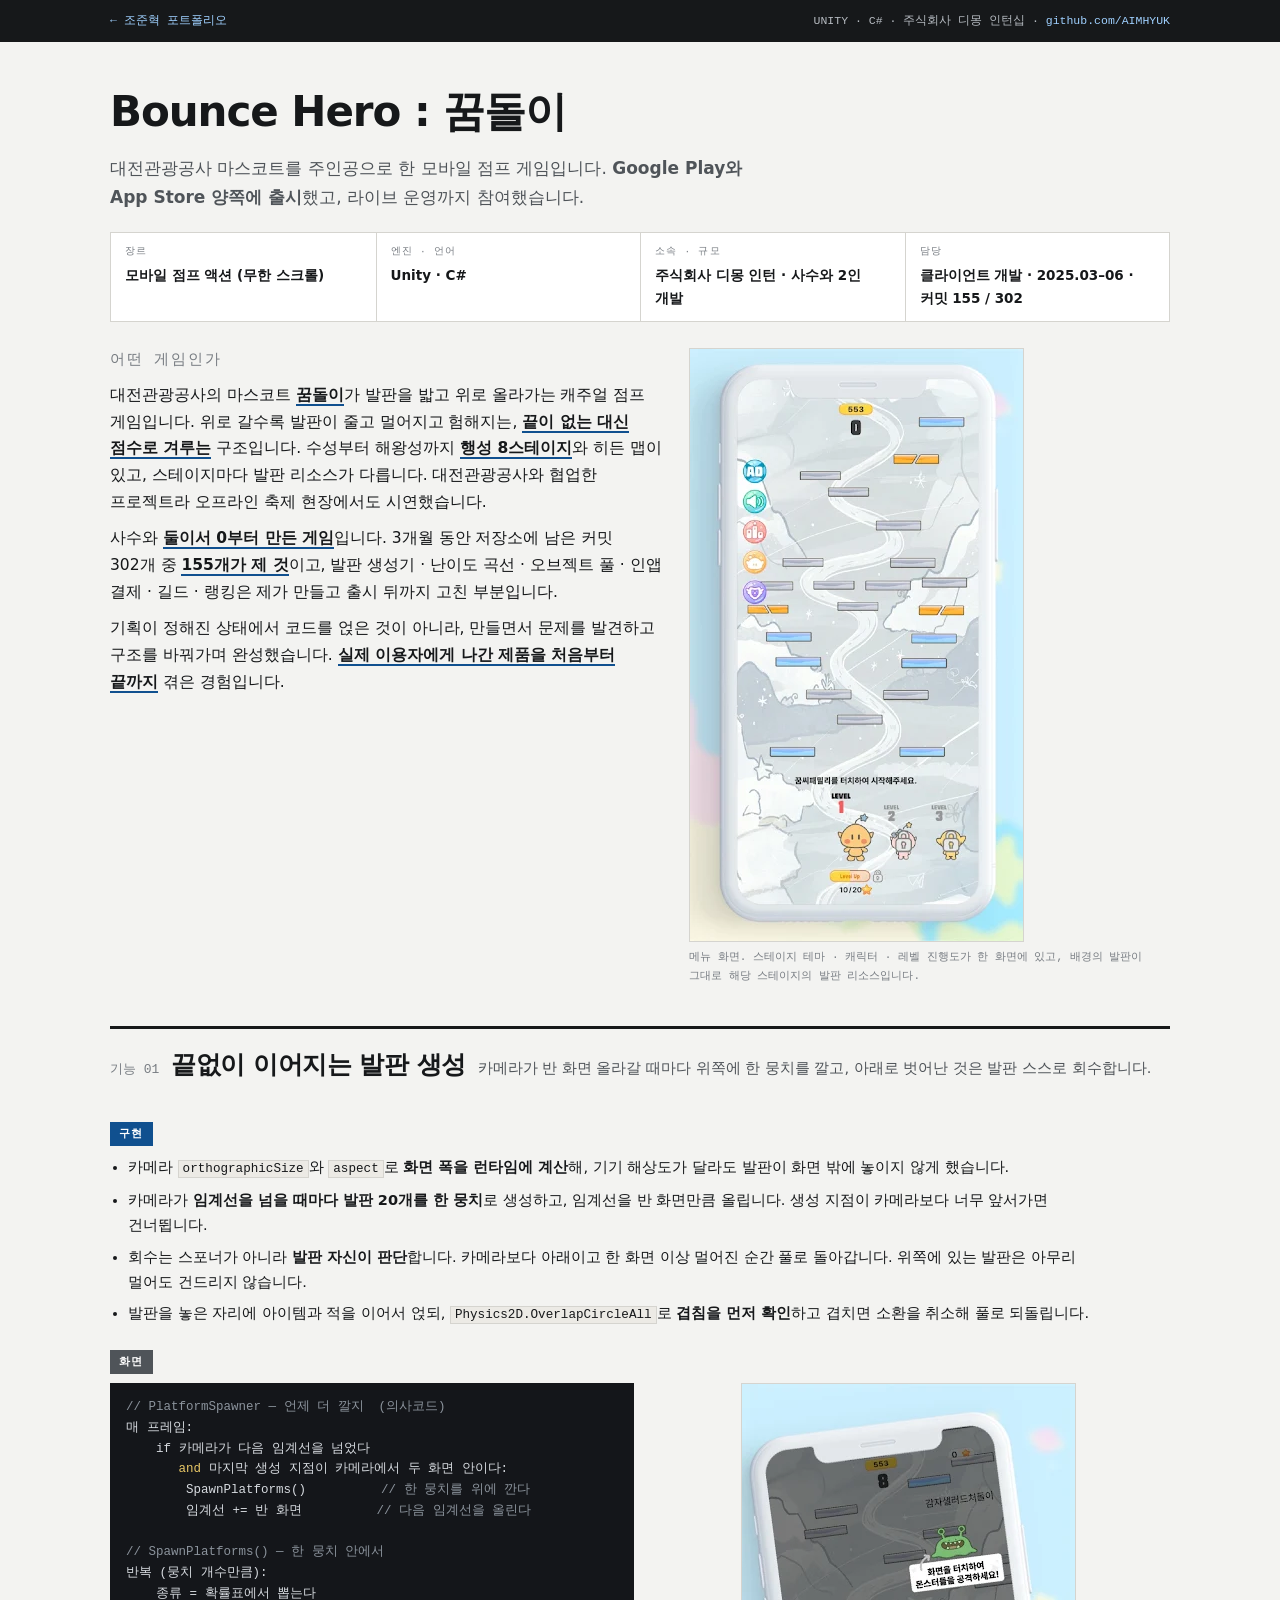
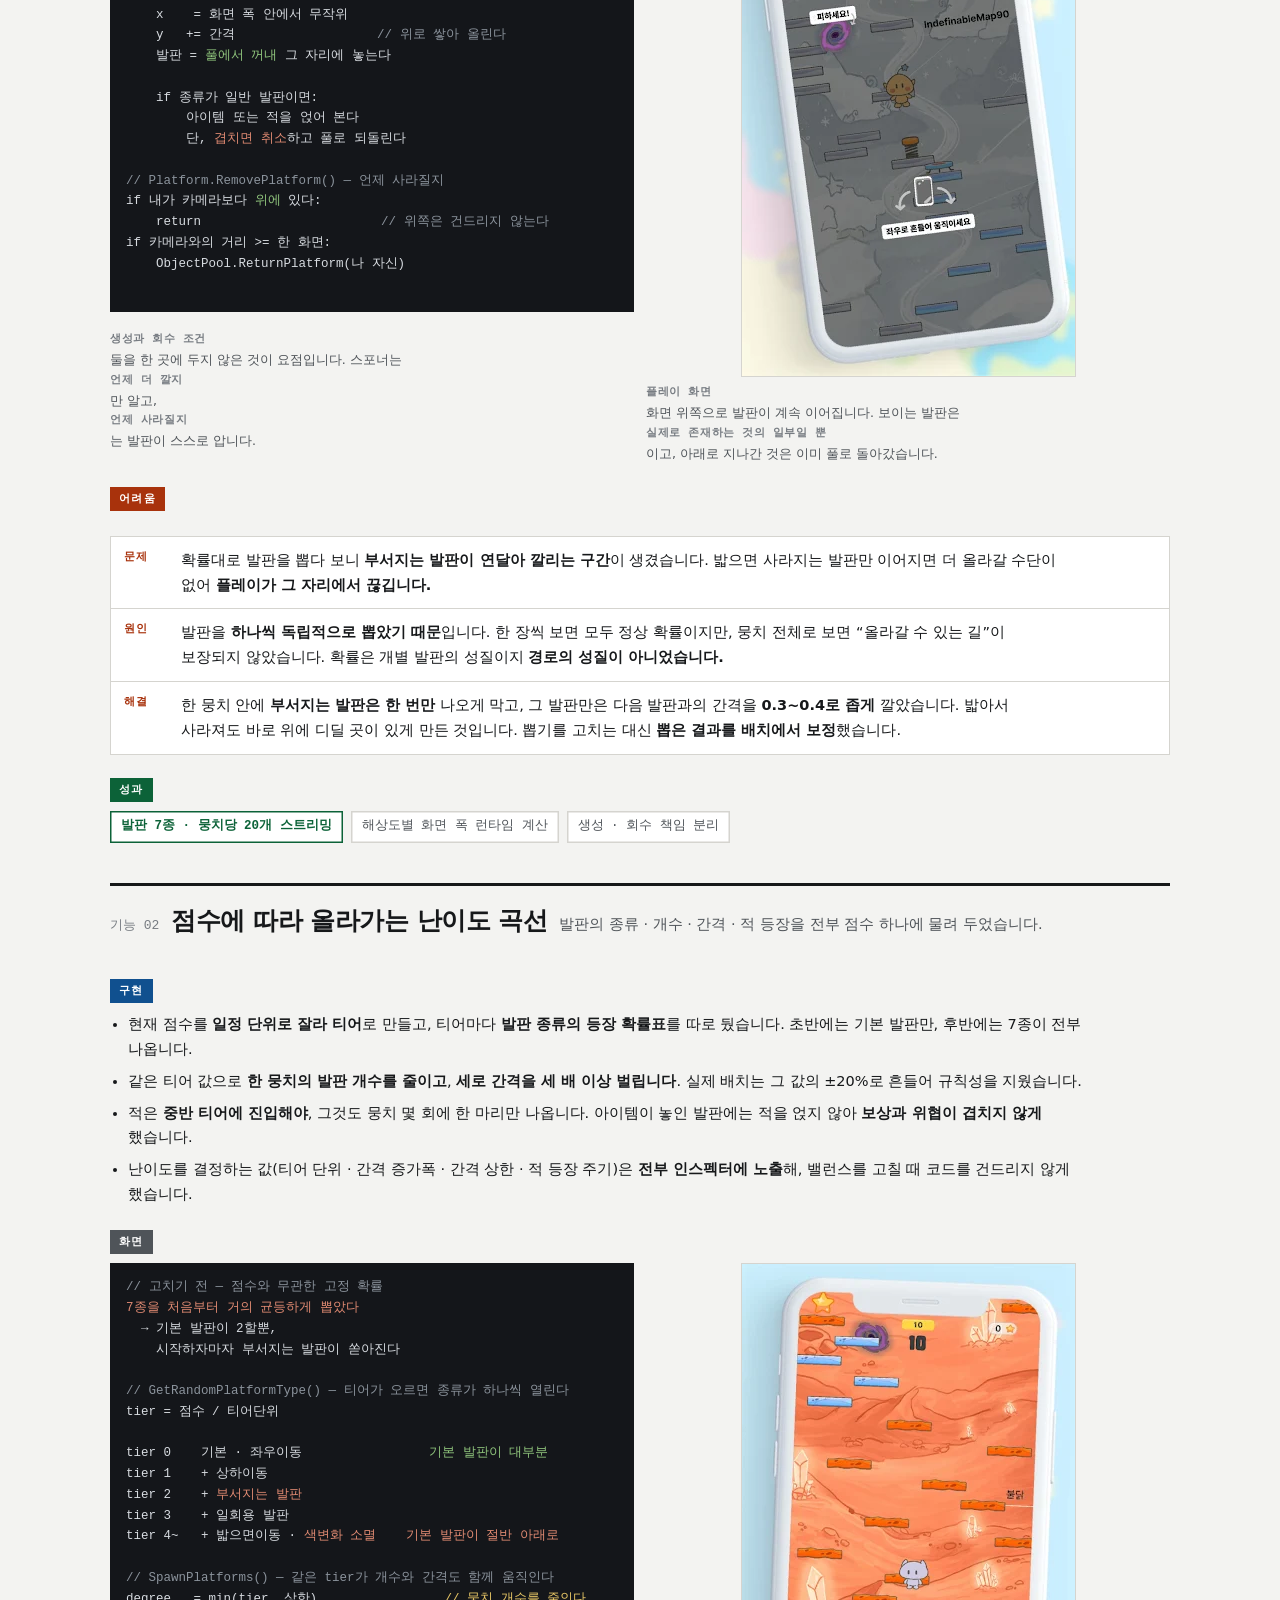
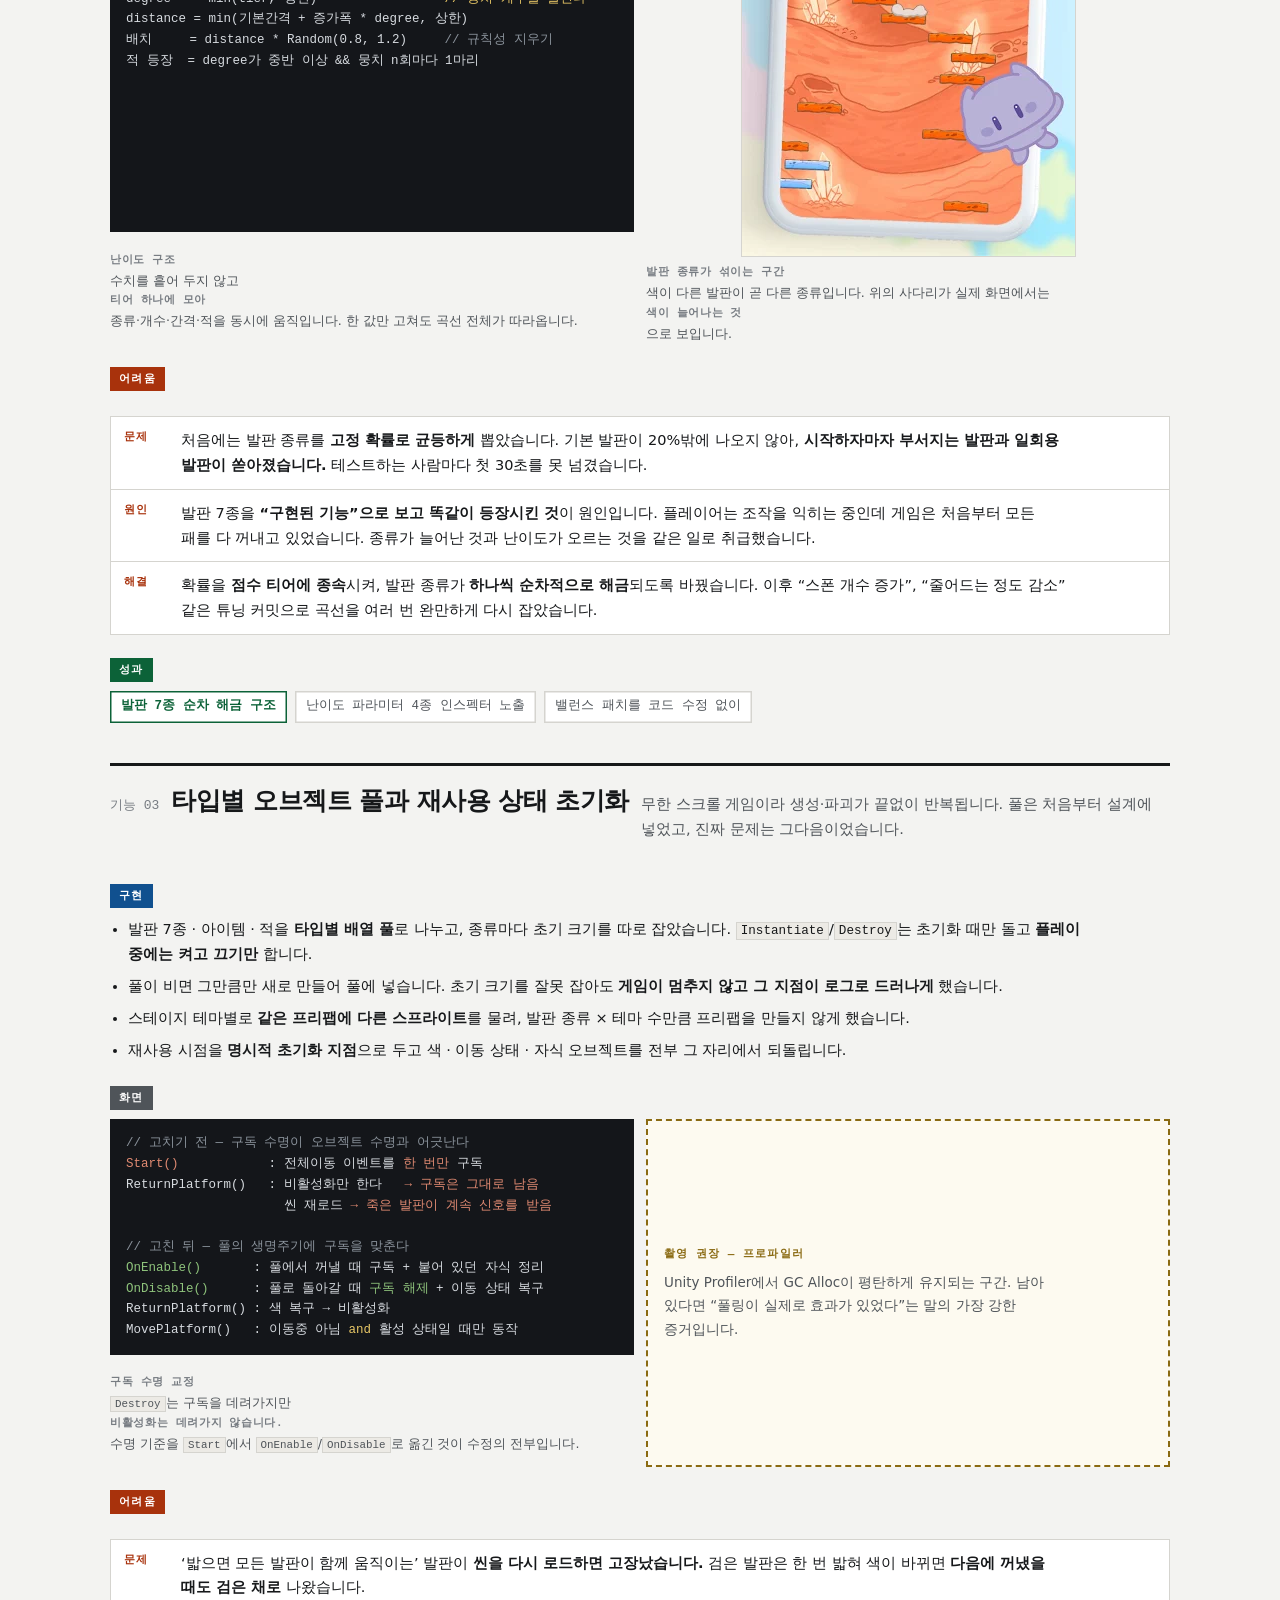
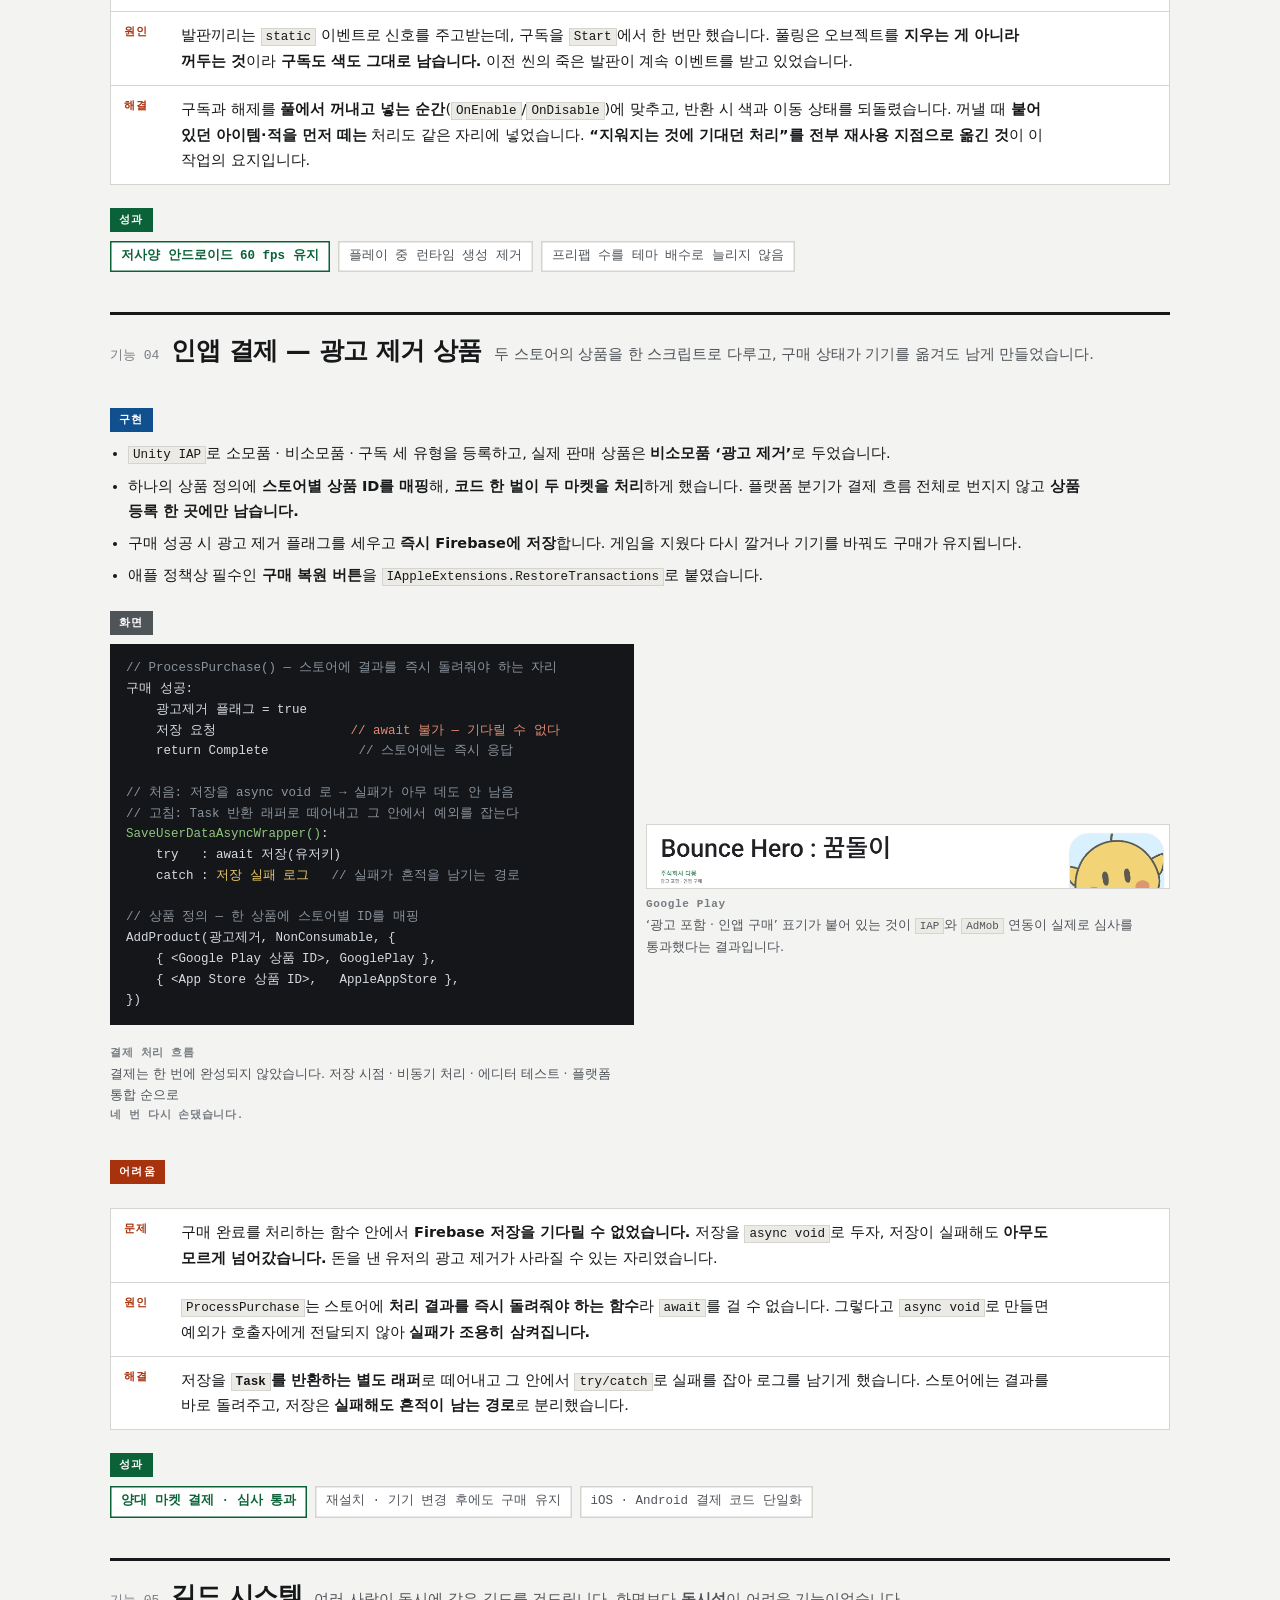
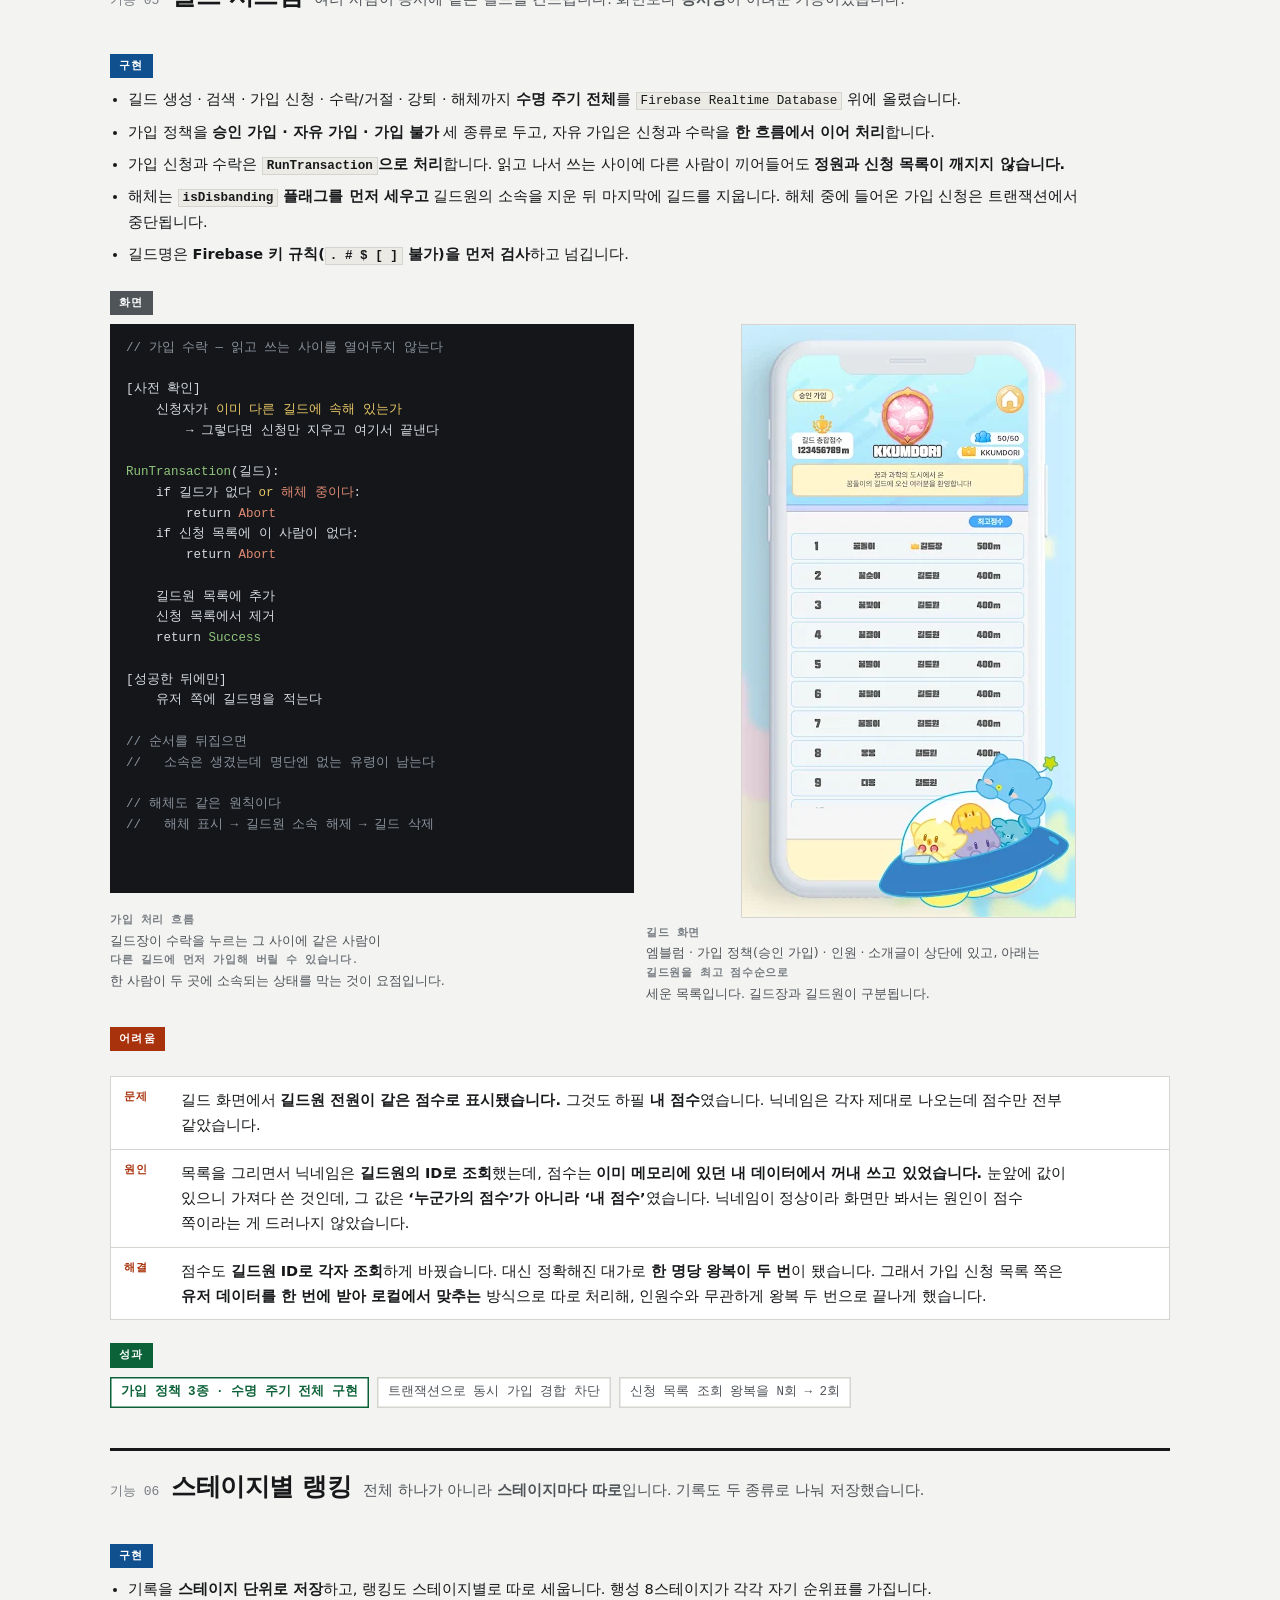
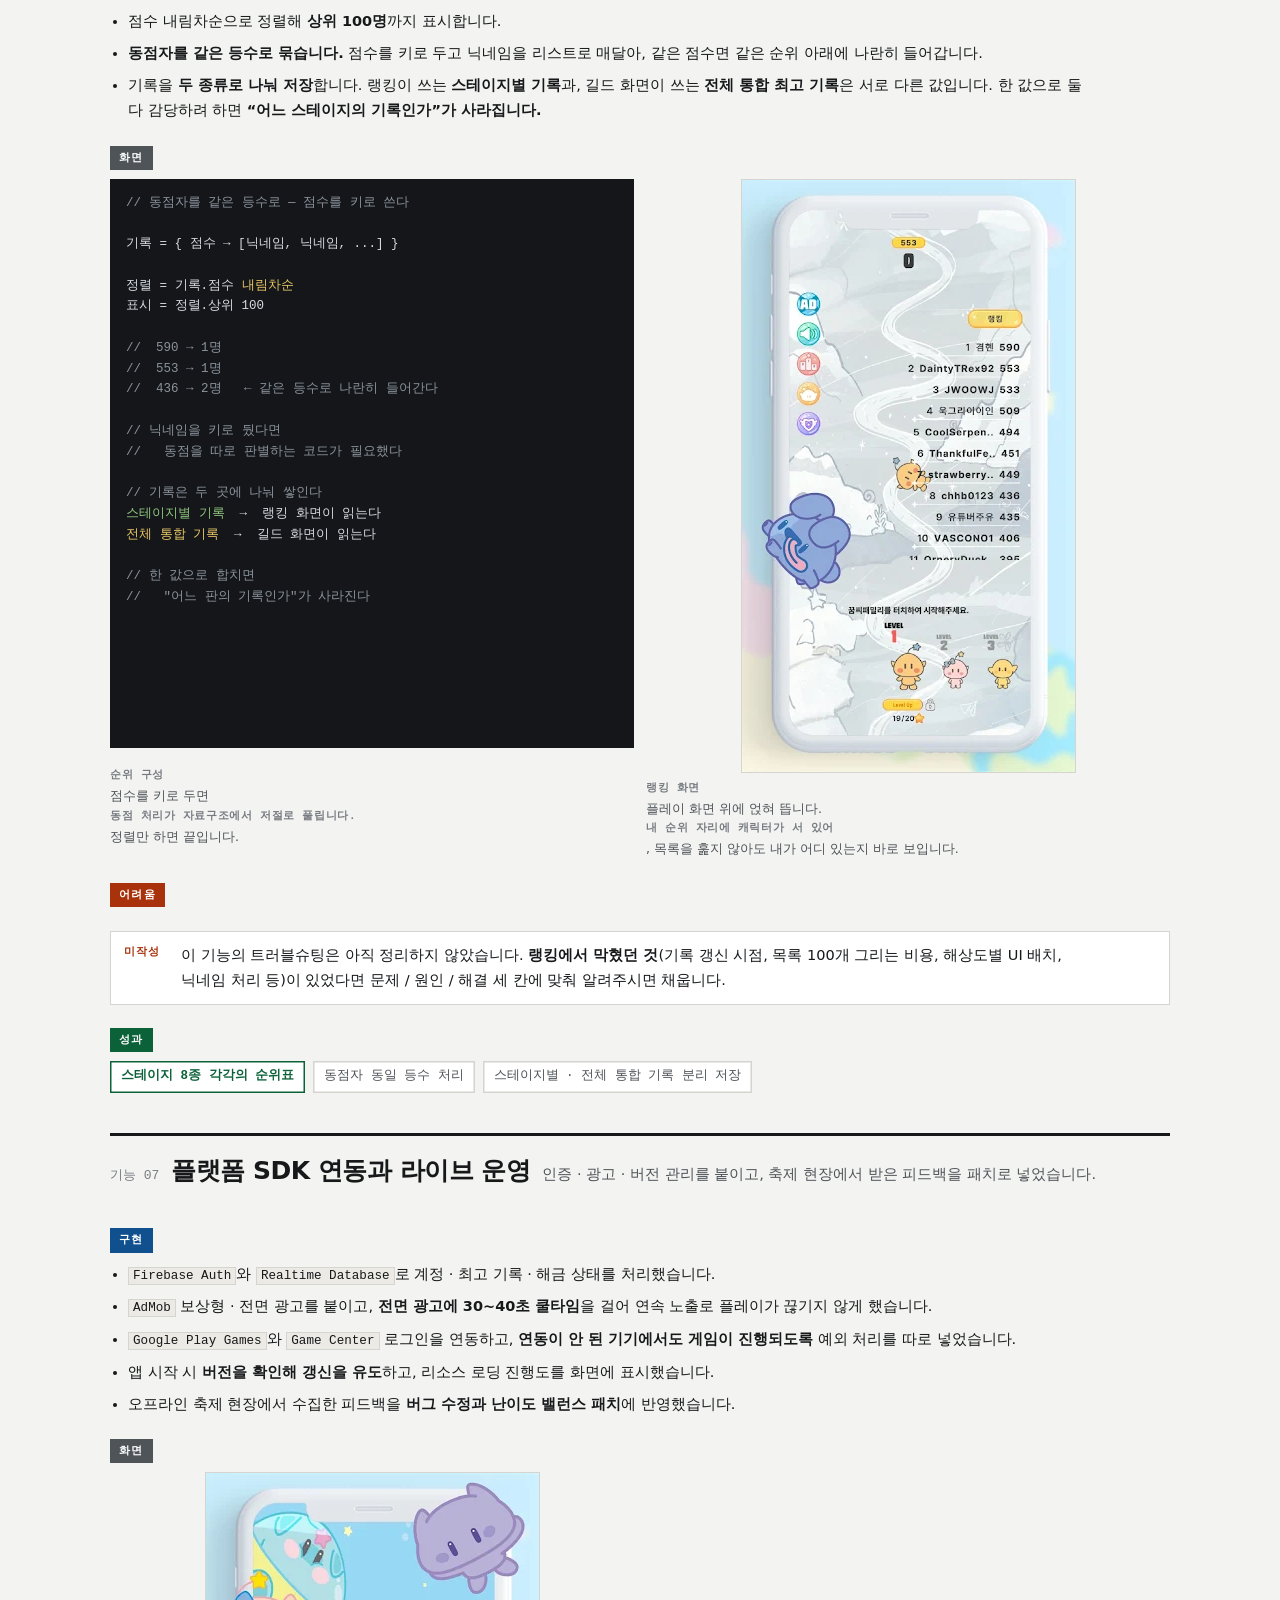
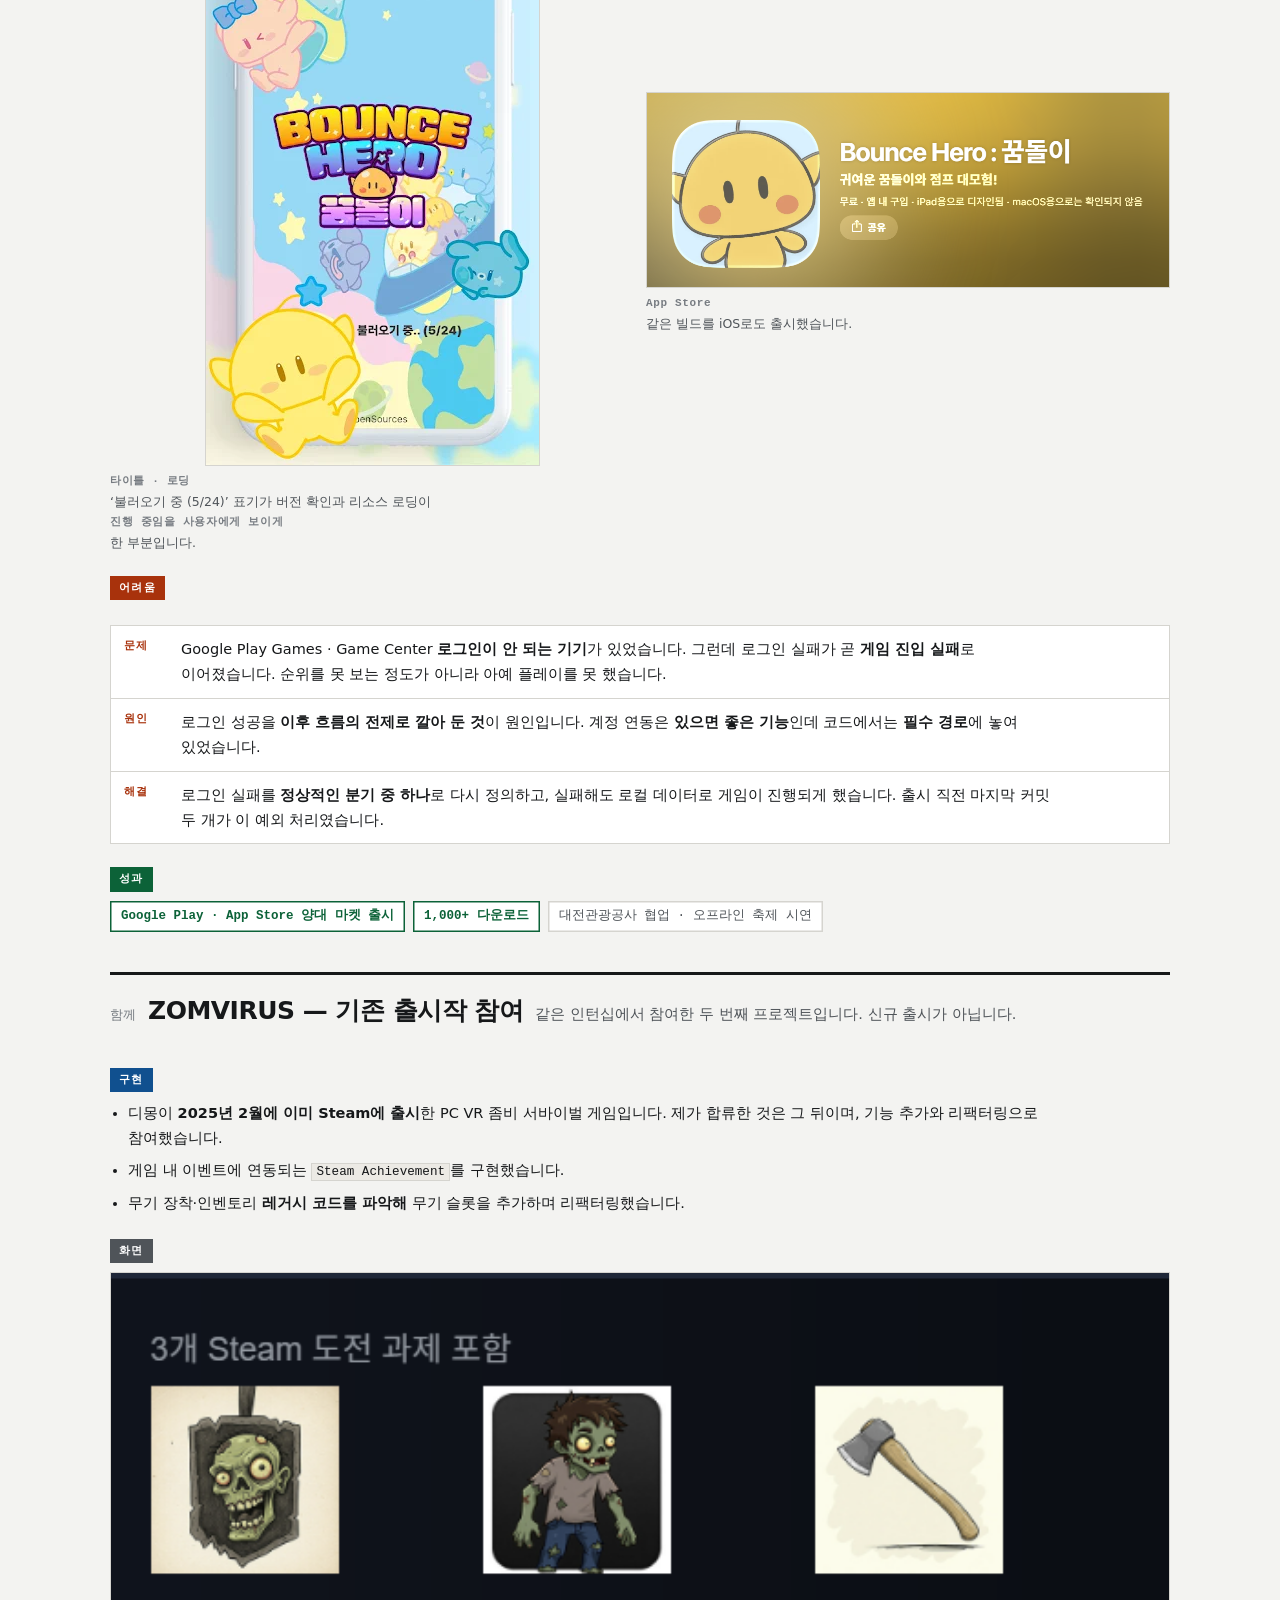
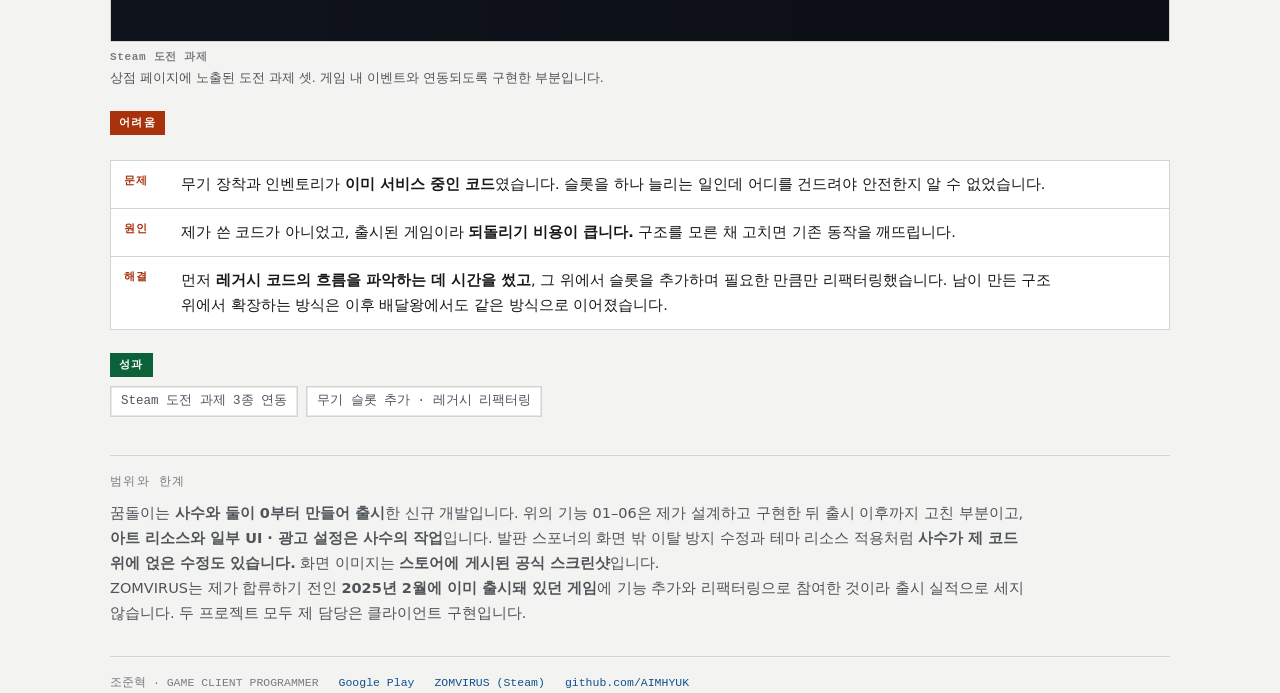
==== commit 44fec060: "길드·랭킹 화면 칸 순서를 앞 기능들과 맞추기 기능 05, 06만 사진이 왼쪽이고 코드가 오른쪽이라 다른 기능과 반대였다. 코드 왼쪽, 사진 오른쪽으로 통일했다.  Co-Autho" ====
--- a/projects/dmong.html
+++ b/projects/dmong.html
@@ -377,11 +377,6 @@
       <h3>화면</h3>
       <div class="shots two">
         <figure>
-          <img class="phone" src="../assets/images/dmong/kkumdol-guild.webp" alt="꿈돌이 길드 화면. 상단에 길드 엠블럼과 종합 점수, 인원 50/50 표기가 있고 아래에 길드원 목록이 최고 점수순으로 나열돼 있다">
-          <figcaption><b>길드 화면</b>엠블럼 · 가입 정책(승인 가입) · 인원 · 소개글이 상단에 있고,
-          아래는 <b>길드원을 최고 점수순으로</b> 세운 목록입니다. 길드장과 길드원이 구분됩니다.</figcaption>
-        </figure>
-        <figure>
           <pre class="logbox"><span class="c">// 가입 수락 — 읽고 쓰는 사이를 열어두지 않는다</span>
 
 [사전 확인]
@@ -409,6 +404,11 @@
           <p class="logcap"><b>가입 처리 흐름</b>길드장이 수락을 누르는 그 사이에
           같은 사람이 <b>다른 길드에 먼저 가입해 버릴 수 있습니다.</b>
           한 사람이 두 곳에 소속되는 상태를 막는 것이 요점입니다.</p>
+        </figure>
+        <figure>
+          <img class="phone" src="../assets/images/dmong/kkumdol-guild.webp" alt="꿈돌이 길드 화면. 상단에 길드 엠블럼과 종합 점수, 인원 50/50 표기가 있고 아래에 길드원 목록이 최고 점수순으로 나열돼 있다">
+          <figcaption><b>길드 화면</b>엠블럼 · 가입 정책(승인 가입) · 인원 · 소개글이 상단에 있고,
+          아래는 <b>길드원을 최고 점수순으로</b> 세운 목록입니다. 길드장과 길드원이 구분됩니다.</figcaption>
         </figure>
       </div>
     </div>
@@ -458,11 +458,6 @@
       <h3>화면</h3>
       <div class="shots two">
         <figure>
-          <img class="phone" src="../assets/images/dmong/kkumdol-ranking.webp" alt="꿈돌이 랭킹 화면. 1위부터 11위까지 닉네임과 점수가 나열돼 있고 7위 자리에 캐릭터 아이콘이 표시돼 있다">
-          <figcaption><b>랭킹 화면</b>플레이 화면 위에 얹혀 뜹니다.
-          <b>내 순위 자리에 캐릭터가 서 있어</b>, 목록을 훑지 않아도 내가 어디 있는지 바로 보입니다.</figcaption>
-        </figure>
-        <figure>
           <pre class="logbox"><span class="c">// 동점자를 같은 등수로 — 점수를 키로 쓴다</span>
 
 기록 = { 점수 → [닉네임, 닉네임, ...] }
@@ -485,6 +480,11 @@
 <span class="c">//   "어느 판의 기록인가"가 사라진다</span></pre>
           <p class="logcap"><b>순위 구성</b>점수를 키로 두면
           <b>동점 처리가 자료구조에서 저절로 풀립니다.</b> 정렬만 하면 끝입니다.</p>
+        </figure>
+        <figure>
+          <img class="phone" src="../assets/images/dmong/kkumdol-ranking.webp" alt="꿈돌이 랭킹 화면. 1위부터 11위까지 닉네임과 점수가 나열돼 있고 7위 자리에 캐릭터 아이콘이 표시돼 있다">
+          <figcaption><b>랭킹 화면</b>플레이 화면 위에 얹혀 뜹니다.
+          <b>내 순위 자리에 캐릭터가 서 있어</b>, 목록을 훑지 않아도 내가 어디 있는지 바로 보입니다.</figcaption>
         </figure>
       </div>
     </div>
--- a/assets/portfolio.css
+++ b/assets/portfolio.css
@@ -79,10 +79,12 @@
   .p-trouble> h3 { background: var(--trouble); }
   .p-result > h3 { background: var(--result); }
 
-  .part ul { margin: 0; padding-left: 18px; max-width: 74ch; }
+  /* 한 줄 길이 제한. ch는 라틴 기준이라 한글에서는 절반밖에 못 쓴다.
+     100ch ≈ 한글 50자로, 읽기 편한 폭을 지키면서 여백을 줄인 값이다. */
+  .part ul { margin: 0; padding-left: 18px; max-width: 100ch; }
   .part li { margin: 0 0 7px; font-size: 14.5px; }
   .part li:last-child { margin-bottom: 0; }
-  .part > p { margin: 0 0 9px; font-size: 14.5px; max-width: 74ch; }
+  .part > p { margin: 0 0 9px; font-size: 14.5px; max-width: 100ch; }
   .part > p:last-child { margin-bottom: 0; }
 
   /* 트러블슈팅 — 문제 / 원인 / 해결 */
@@ -92,7 +94,7 @@
   .tbl div:first-child { border-top: 0; }
   .tbl dt { font-family: var(--mono); font-size: 11px; letter-spacing: .08em;
             padding: 11px 0 11px 13px; color: var(--trouble); font-weight: 700; }
-  .tbl dd { margin: 0; padding: 11px 14px 11px 4px; font-size: 14.5px; max-width: 72ch; }
+  .tbl dd { margin: 0; padding: 11px 14px 11px 4px; font-size: 14.5px; max-width: 98ch; }
   .tbl dd b { color: var(--ink); }
 
   /* 성과 */
@@ -131,7 +133,7 @@
   .close { margin-top: 38px; border-top: 1px solid var(--line); padding-top: 16px; }
   .close h2 { margin: 0 0 8px; font-family: var(--mono); font-size: 12px;
               letter-spacing: .12em; color: var(--ink-3); font-weight: 400; }
-  .close p { margin: 0; font-size: 14.5px; color: var(--ink-2); max-width: 74ch; }
+  .close p { margin: 0; font-size: 14.5px; color: var(--ink-2); max-width: 100ch; }
 
   .foot { margin-top: 30px; border-top: 1px solid var(--line); padding: 16px 0 46px;
           font-family: var(--mono); font-size: 11.5px; color: var(--ink-3);
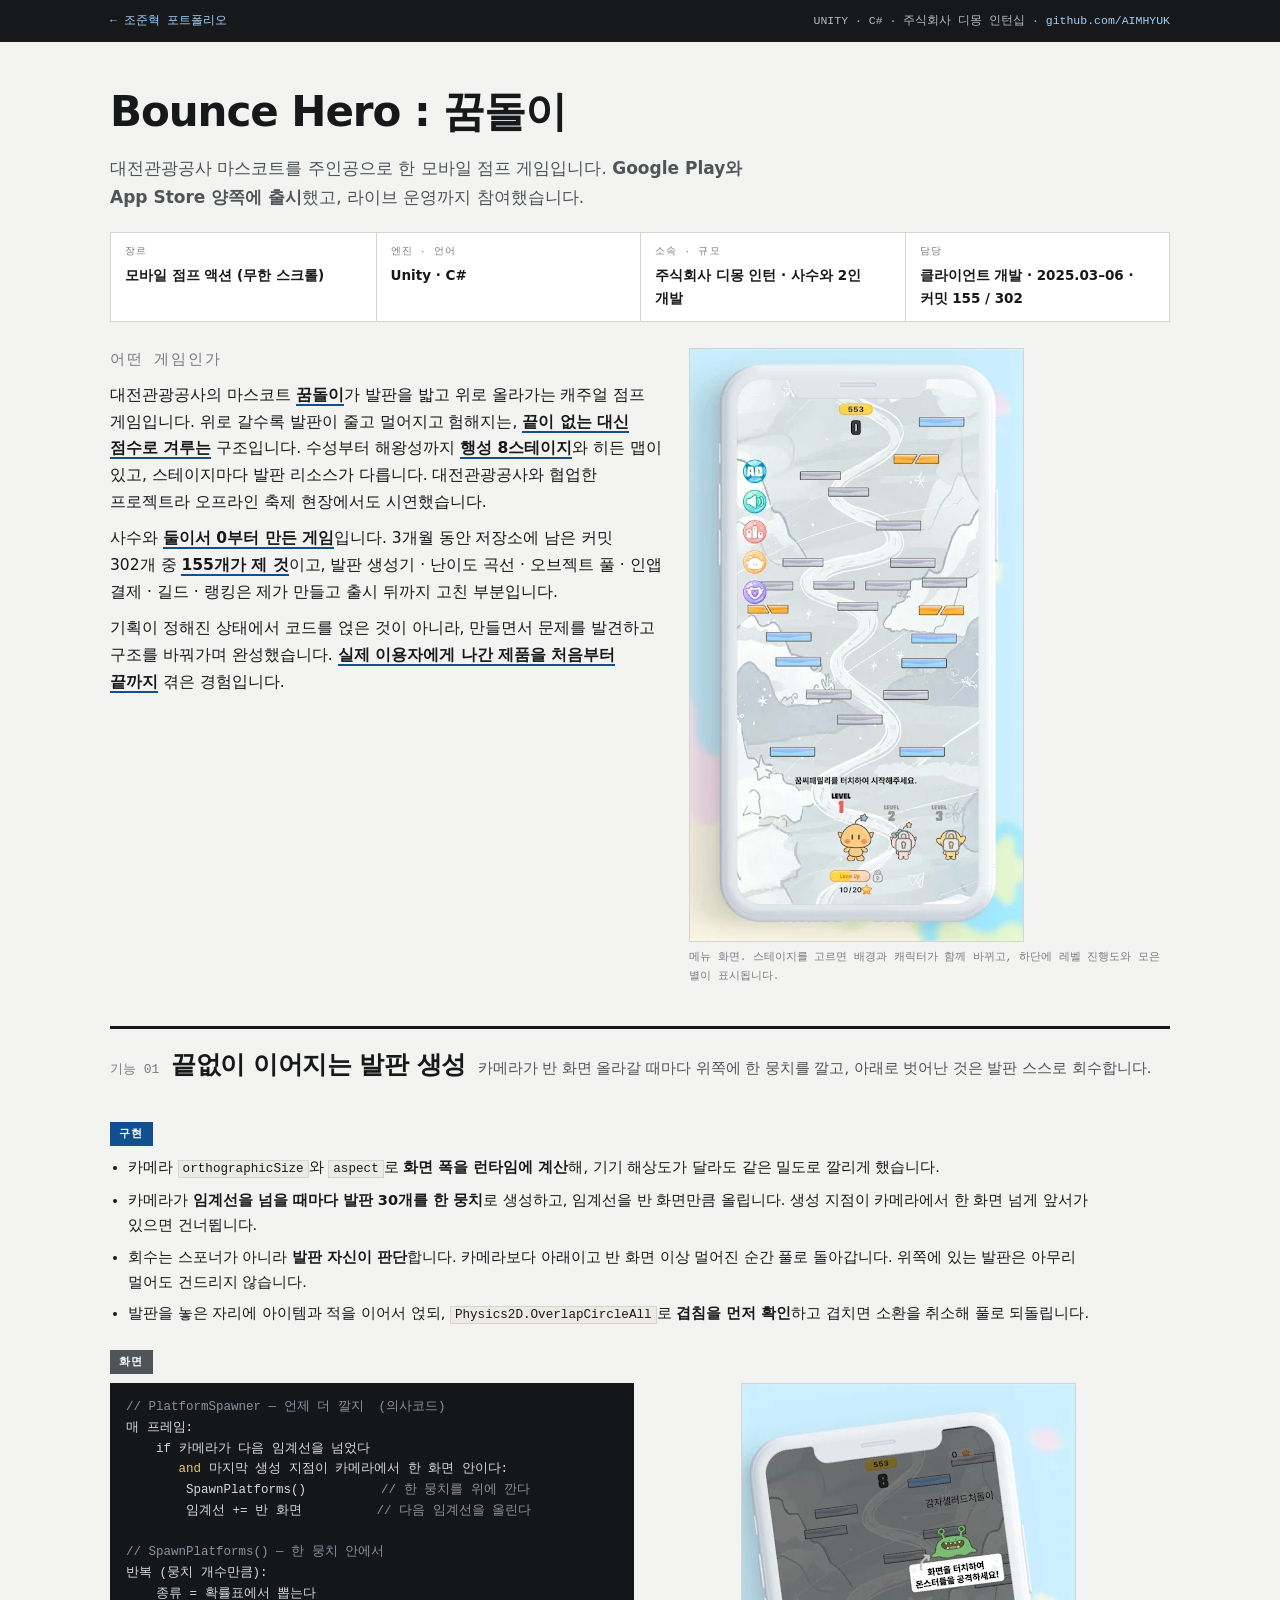
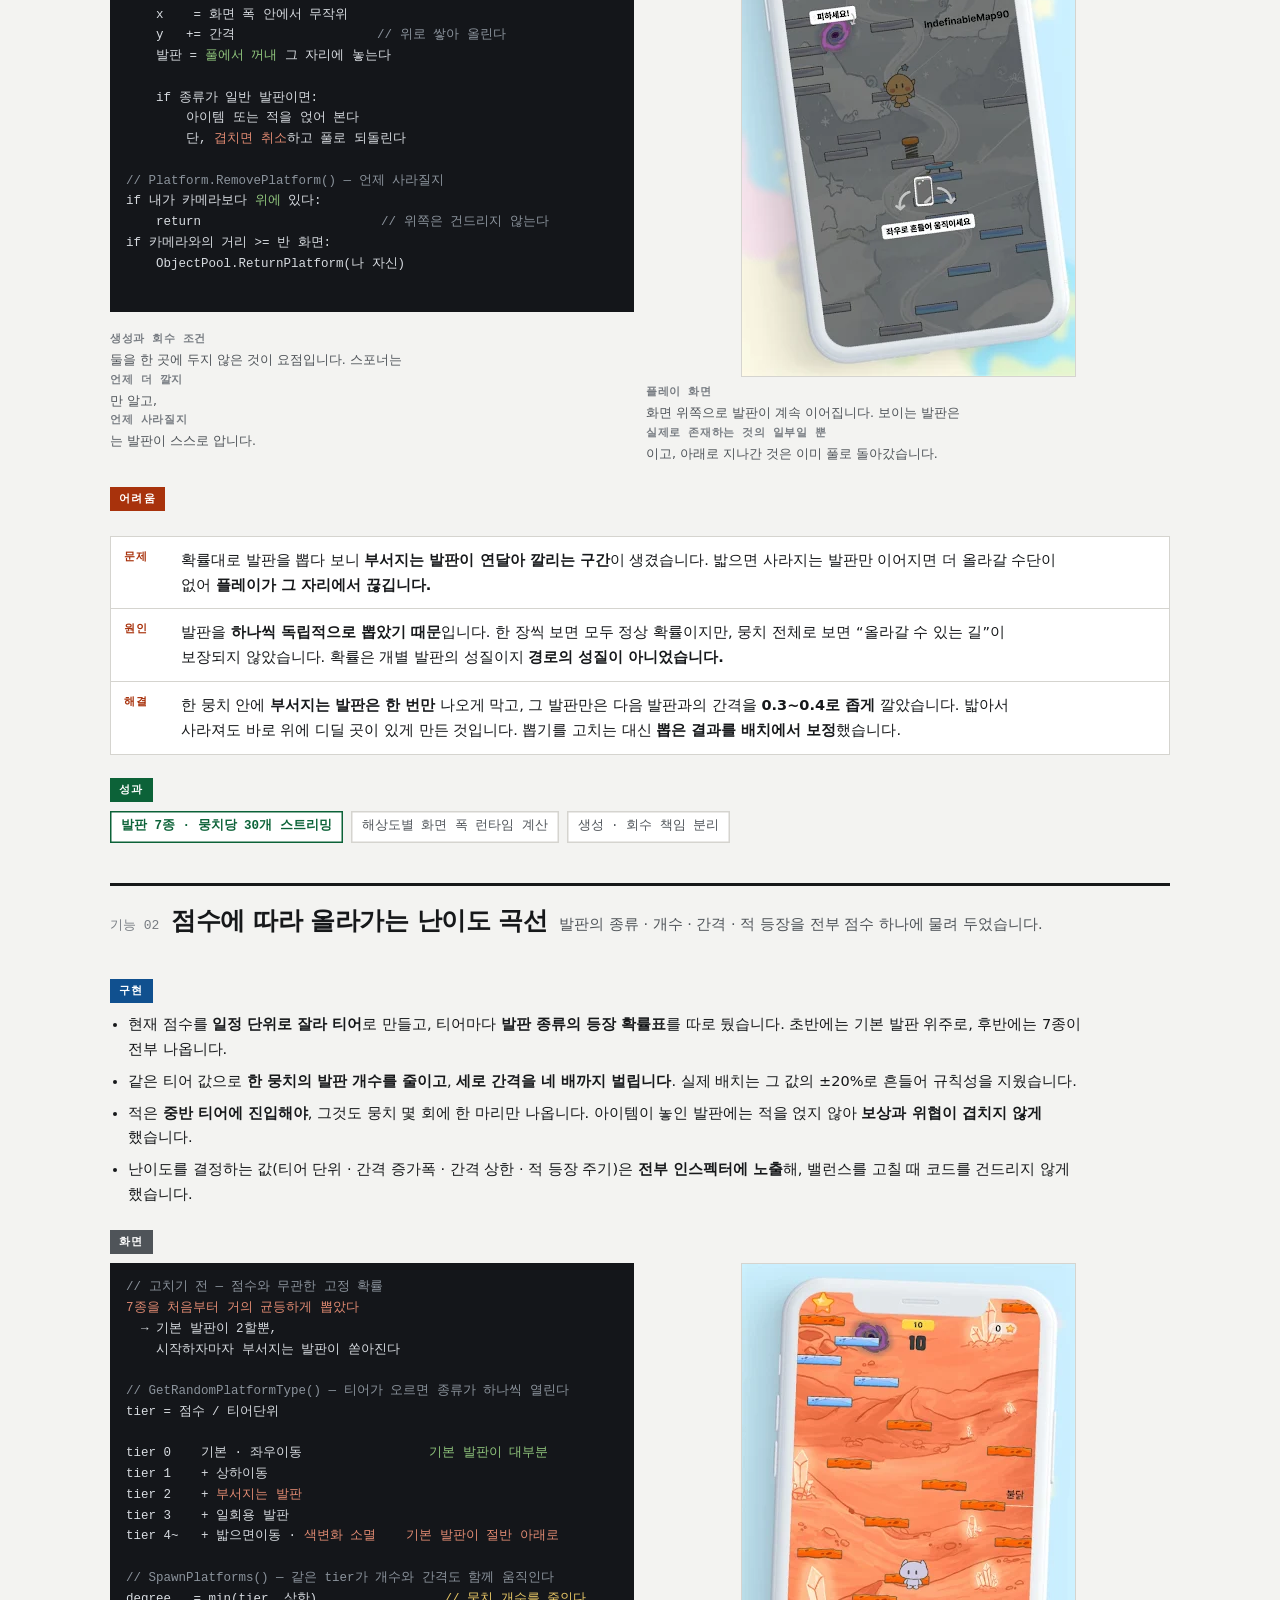
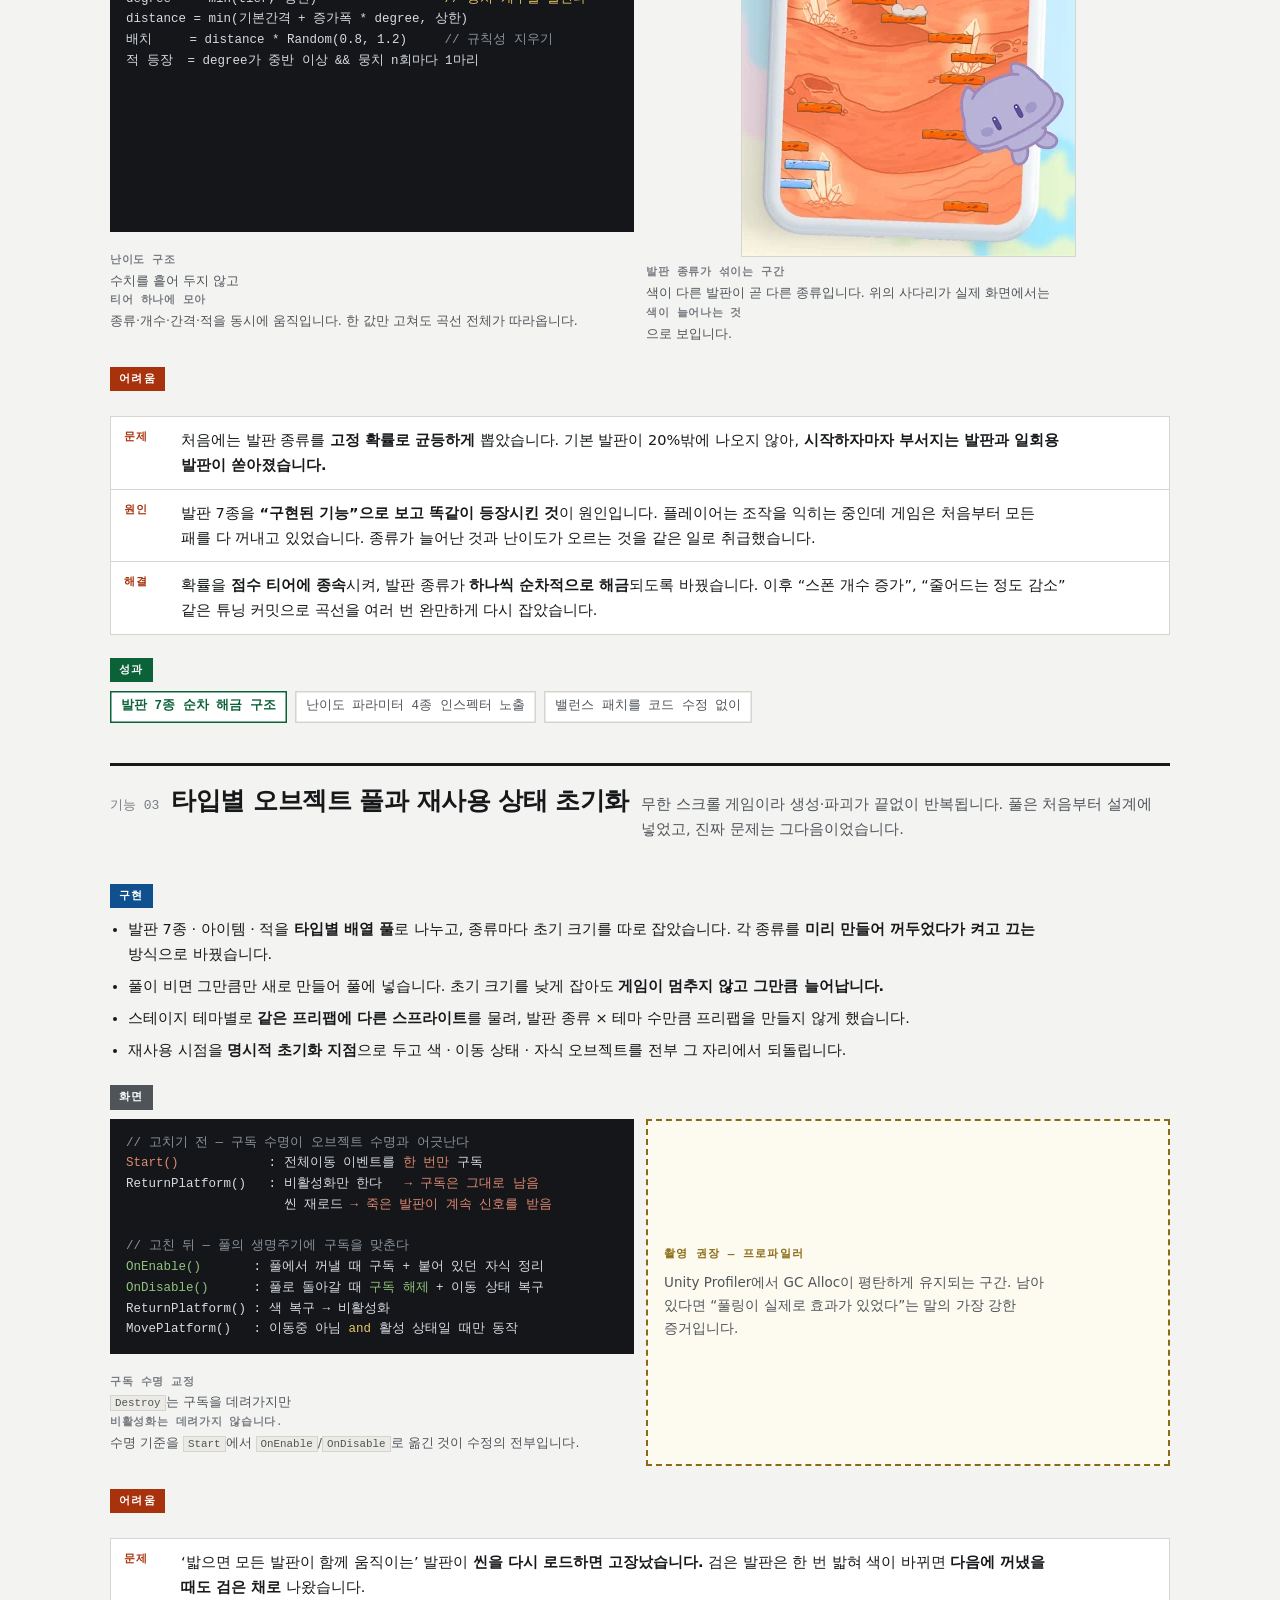
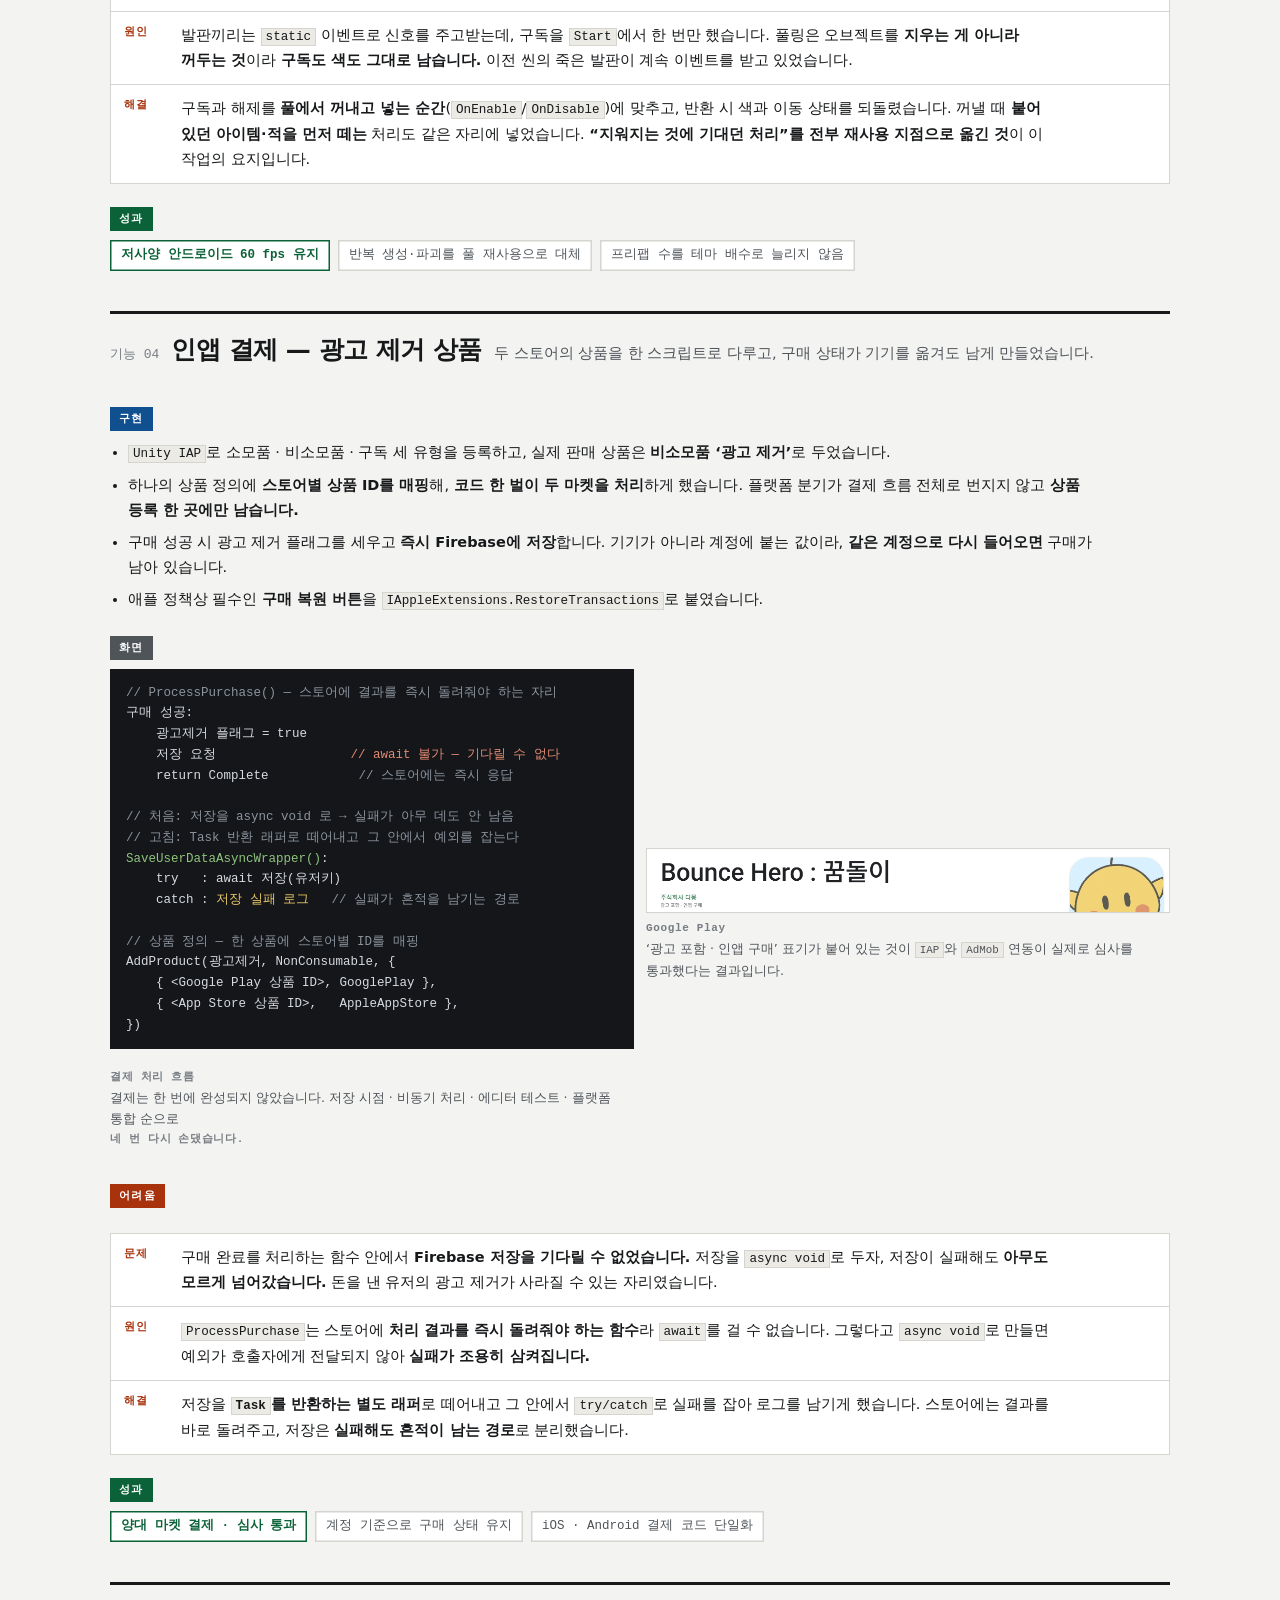
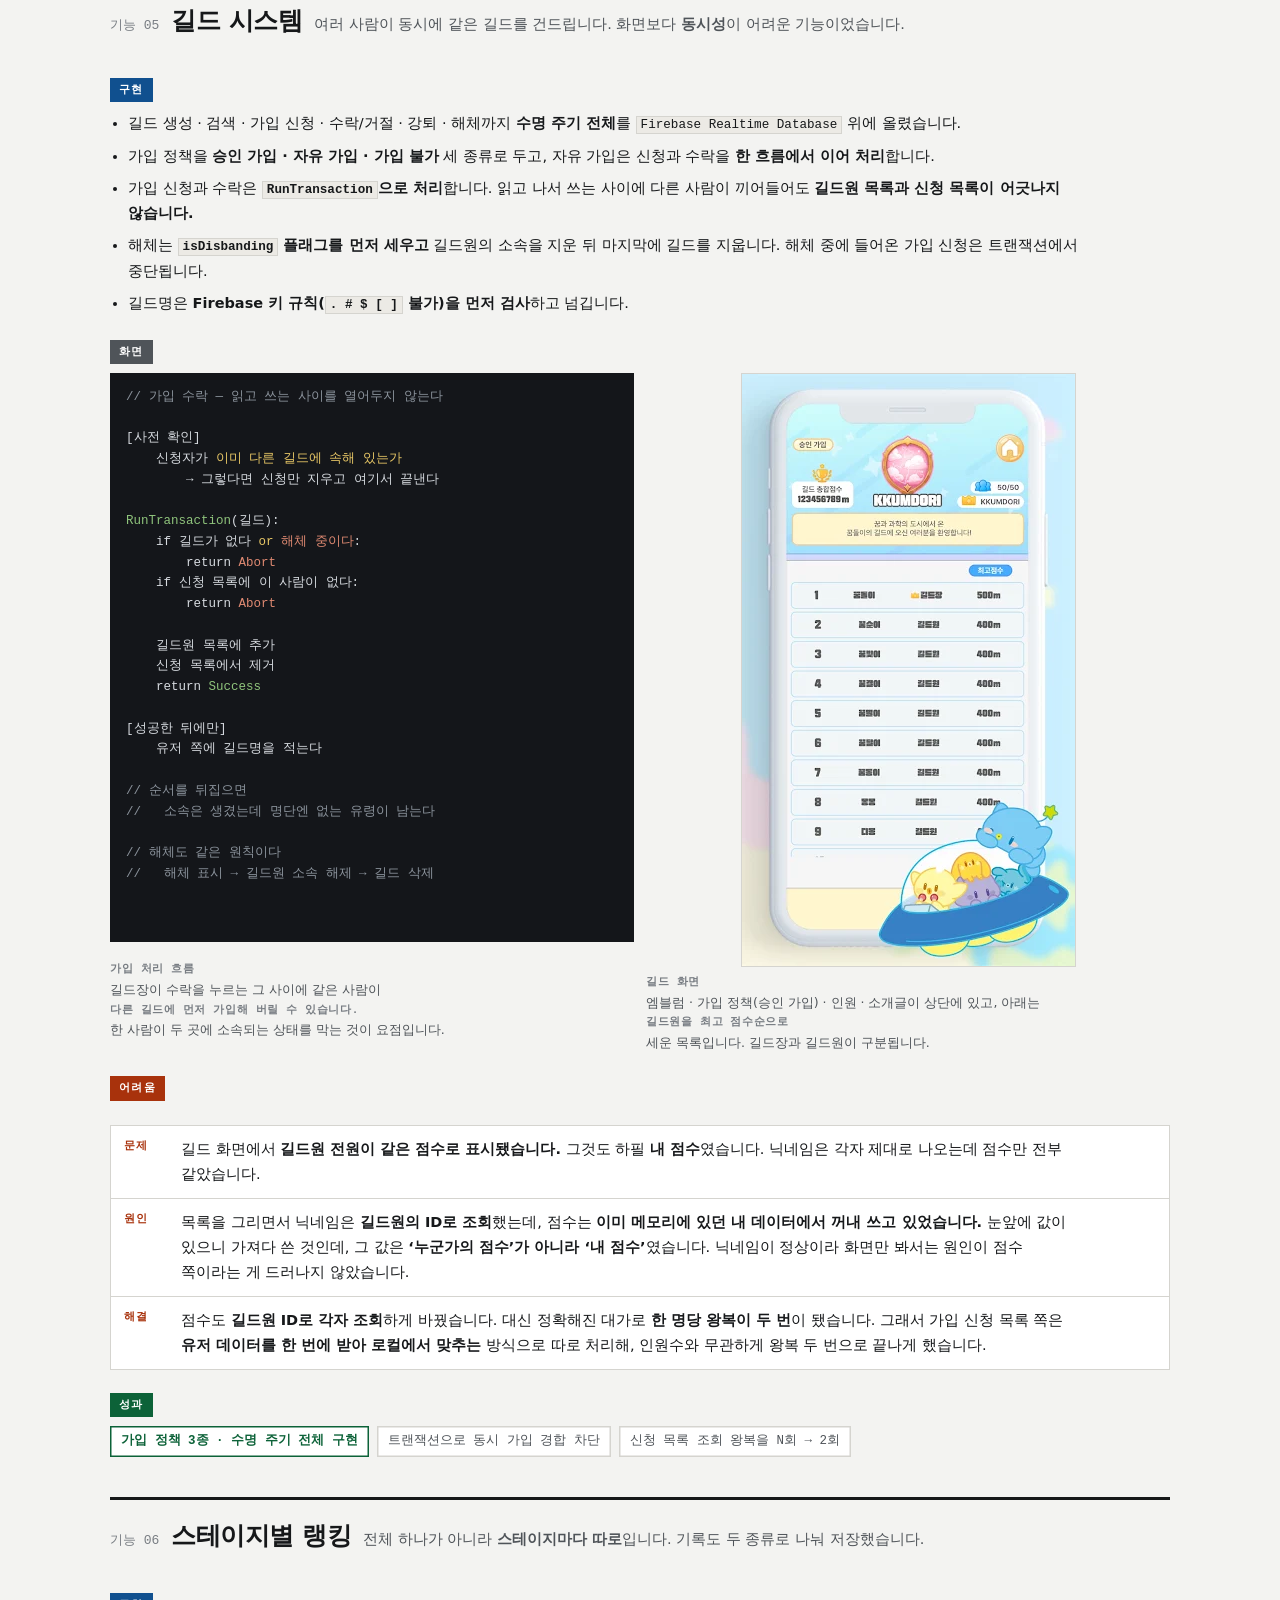
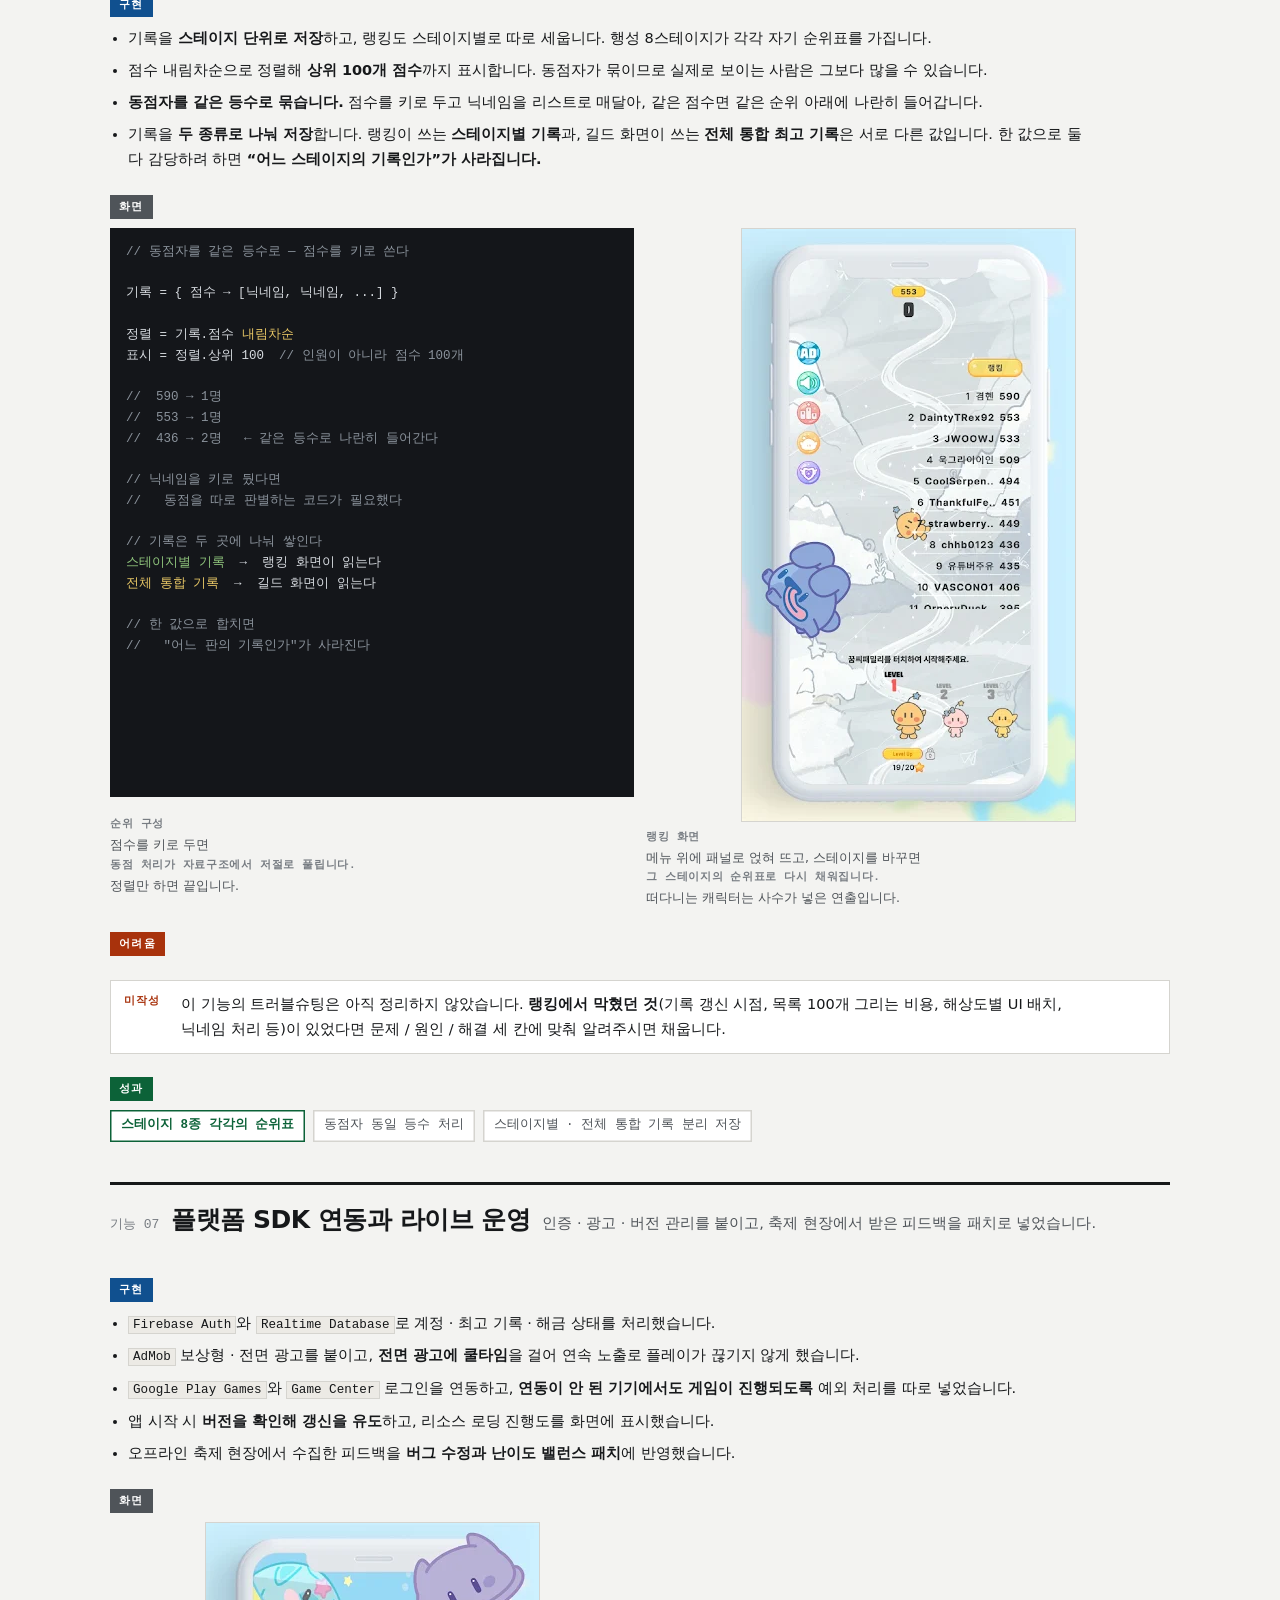
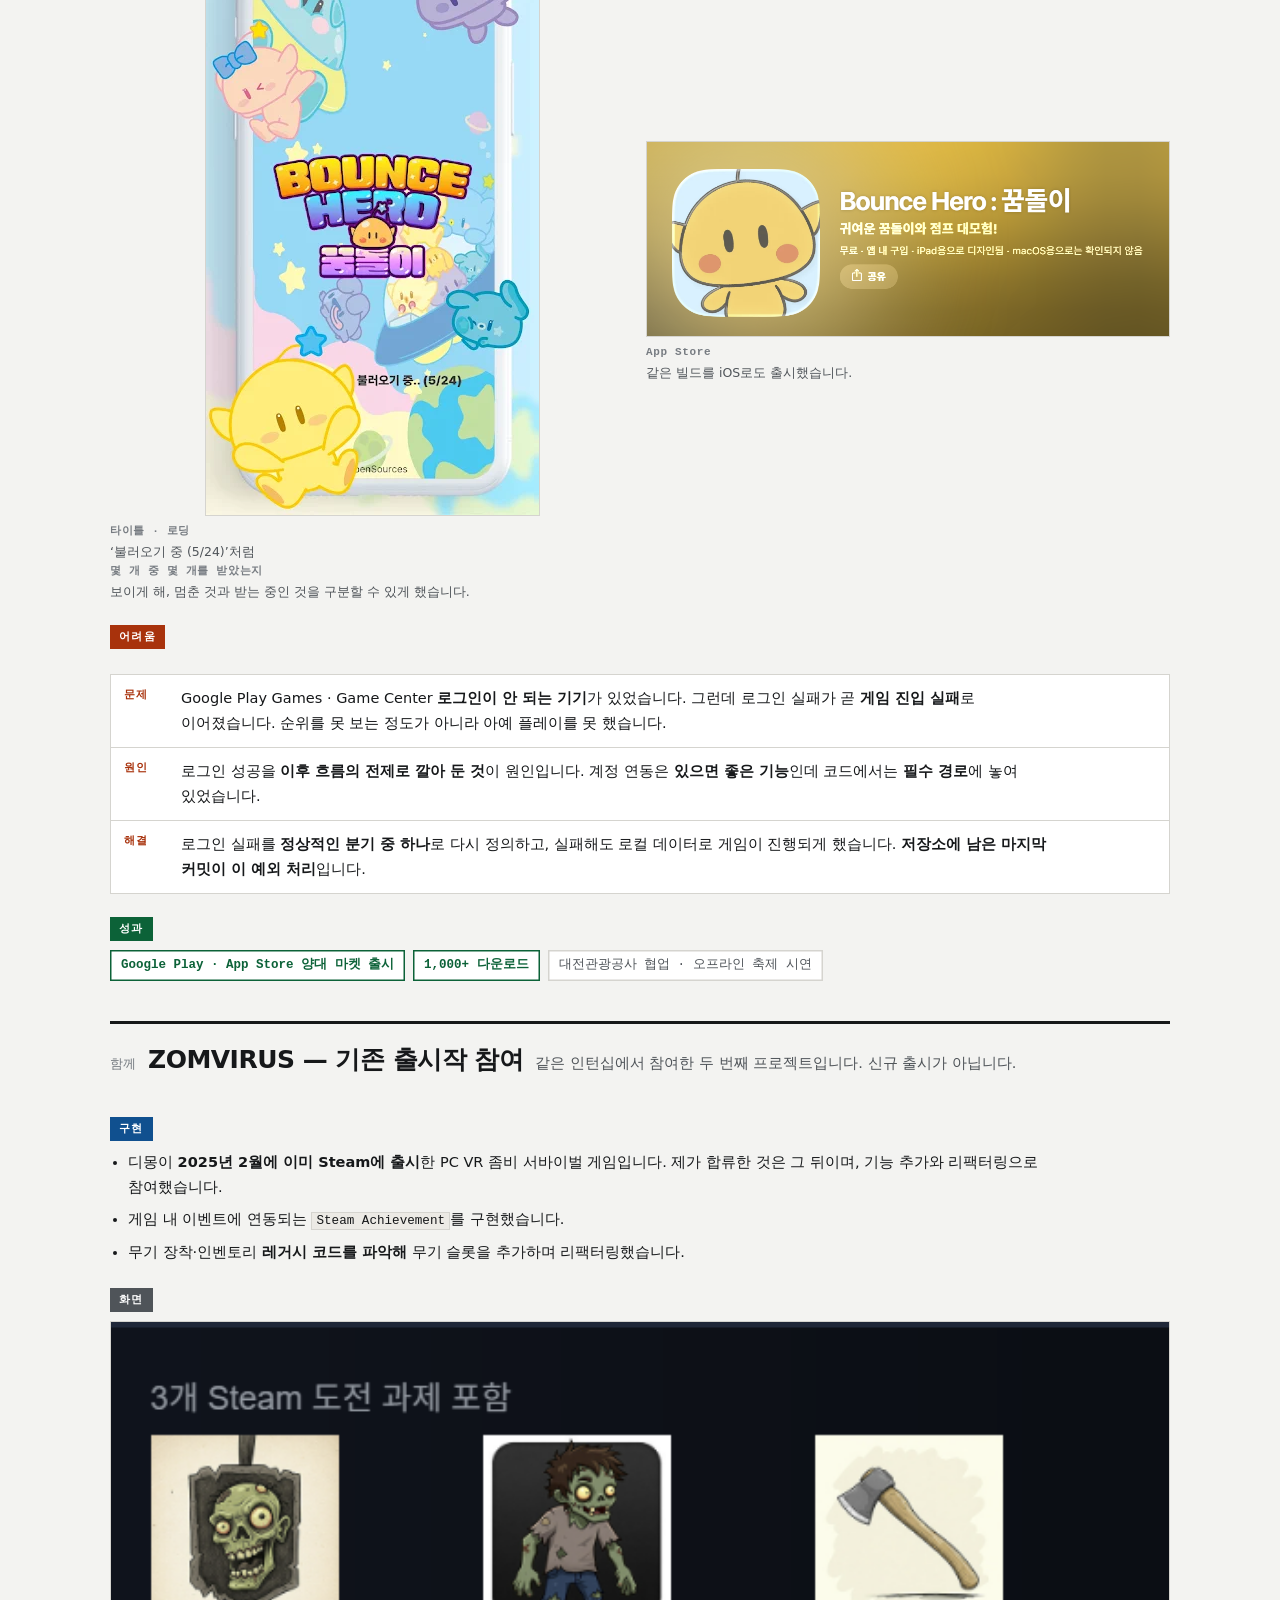
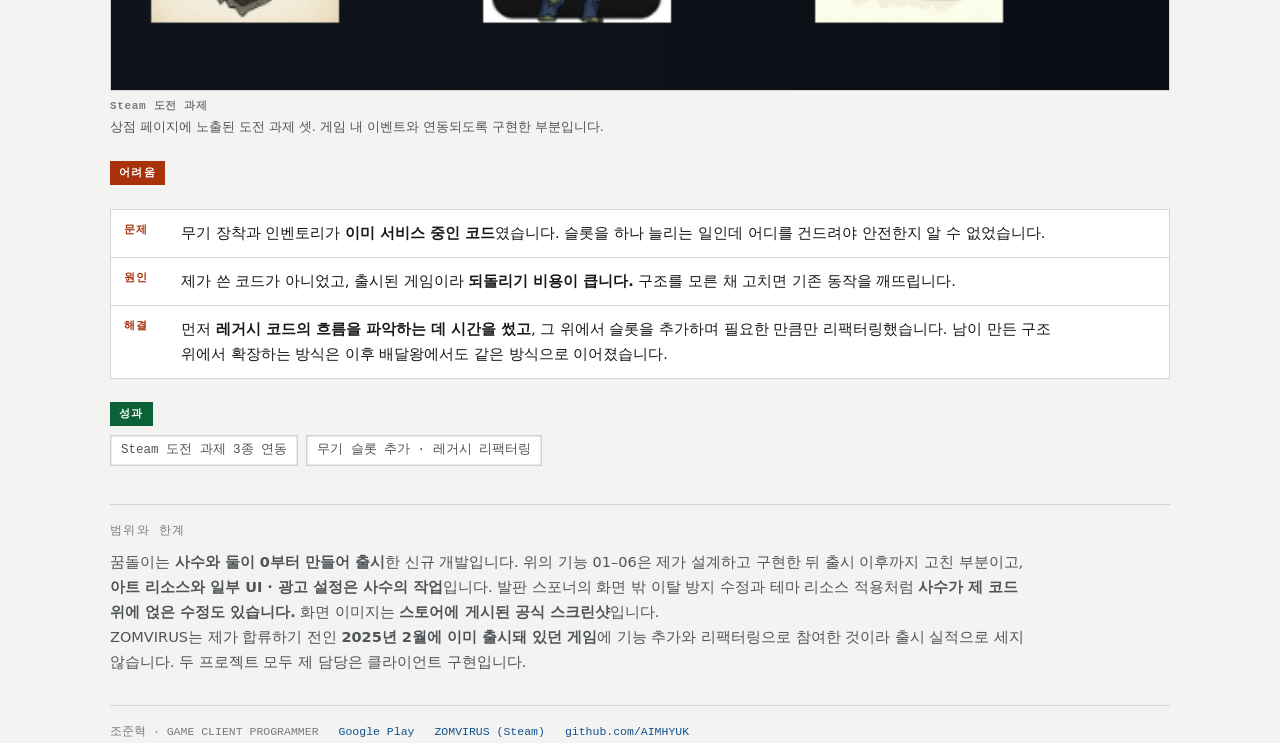
==== commit 2f8dfa24: "꿈돌이 페이지 전수 검증 후 사실 정정 내가 코드 확인 없이 넣은 문장을 프리팹 값과 실제 스크립트에 대조해 고쳤다.  수치 오류 - 한 뭉치 발판 개수 20 -> 30 (프리팹 " ====
--- a/projects/dmong.html
+++ b/projects/dmong.html
@@ -48,8 +48,8 @@
       </div>
       <figure>
         <img src="../assets/images/dmong/kkumdol-menu.webp" alt="꿈돌이 메뉴 화면. 눈 덮인 스테이지 배경에 여러 종류의 발판이 놓여 있고, 하단에 캐릭터 셋과 레벨 진행도가 보인다">
-        <figcaption>메뉴 화면. 스테이지 테마 · 캐릭터 · 레벨 진행도가 한 화면에 있고,
-        배경의 발판이 그대로 해당 스테이지의 발판 리소스입니다.</figcaption>
+        <figcaption>메뉴 화면. 스테이지를 고르면 배경과 캐릭터가 함께 바뀌고,
+        하단에 레벨 진행도와 모은 별이 표시됩니다.</figcaption>
       </figure>
     </div>
   </header>
@@ -66,11 +66,11 @@
       <h3>구현</h3>
       <ul>
         <li>카메라 <code>orthographicSize</code>와 <code>aspect</code>로 <b>화면 폭을 런타임에 계산</b>해,
-        기기 해상도가 달라도 발판이 화면 밖에 놓이지 않게 했습니다.</li>
-        <li>카메라가 <b>임계선을 넘을 때마다 발판 20개를 한 뭉치</b>로 생성하고,
-        임계선을 반 화면만큼 올립니다. 생성 지점이 카메라보다 너무 앞서가면 건너뜁니다.</li>
+        기기 해상도가 달라도 같은 밀도로 깔리게 했습니다.</li>
+        <li>카메라가 <b>임계선을 넘을 때마다 발판 30개를 한 뭉치</b>로 생성하고,
+        임계선을 반 화면만큼 올립니다. 생성 지점이 카메라에서 한 화면 넘게 앞서가 있으면 건너뜁니다.</li>
         <li>회수는 스포너가 아니라 <b>발판 자신이 판단</b>합니다.
-        카메라보다 아래이고 한 화면 이상 멀어진 순간 풀로 돌아갑니다.
+        카메라보다 아래이고 반 화면 이상 멀어진 순간 풀로 돌아갑니다.
         위쪽에 있는 발판은 아무리 멀어도 건드리지 않습니다.</li>
         <li>발판을 놓은 자리에 아이템과 적을 이어서 얹되,
         <code>Physics2D.OverlapCircleAll</code>로 <b>겹침을 먼저 확인</b>하고
@@ -85,7 +85,7 @@
           <pre class="logbox"><span class="c">// PlatformSpawner — 언제 더 깔지  (의사코드)</span>
 매 프레임:
     if 카메라가 다음 임계선을 넘었다
-       <span class="hi">and</span> 마지막 생성 지점이 카메라에서 두 화면 안이다:
+       <span class="hi">and</span> 마지막 생성 지점이 카메라에서 한 화면 안이다:
         SpawnPlatforms()          <span class="c">// 한 뭉치를 위에 깐다</span>
         임계선 += 반 화면          <span class="c">// 다음 임계선을 올린다</span>
 
@@ -103,7 +103,7 @@
 <span class="c">// Platform.RemovePlatform() — 언제 사라질지</span>
 if 내가 카메라보다 <span class="ok">위에</span> 있다:
     return                        <span class="c">// 위쪽은 건드리지 않는다</span>
-if 카메라와의 거리 &gt;= 한 화면:
+if 카메라와의 거리 &gt;= 반 화면:
     ObjectPool.ReturnPlatform(나 자신)</pre>
           <p class="logcap"><b>생성과 회수 조건</b>둘을 한 곳에 두지 않은 것이 요점입니다.
           스포너는 <b>언제 더 깔지</b>만 알고, <b>언제 사라질지</b>는 발판이 스스로 압니다.</p>
@@ -128,7 +128,7 @@
     <div class="part p-result">
       <h3>성과</h3>
       <div class="res">
-        <span>발판 7종 · 뭉치당 20개 스트리밍</span>
+        <span>발판 7종 · 뭉치당 30개 스트리밍</span>
         <span class="n">해상도별 화면 폭 런타임 계산</span>
         <span class="n">생성 · 회수 책임 분리</span>
       </div>
@@ -147,8 +147,8 @@
       <h3>구현</h3>
       <ul>
         <li>현재 점수를 <b>일정 단위로 잘라 티어</b>로 만들고, 티어마다 <b>발판 종류의 등장 확률표</b>를 따로 뒀습니다.
-        초반에는 기본 발판만, 후반에는 7종이 전부 나옵니다.</li>
-        <li>같은 티어 값으로 <b>한 뭉치의 발판 개수를 줄이고</b>, <b>세로 간격을 세 배 이상 벌립니다</b>.
+        초반에는 기본 발판 위주로, 후반에는 7종이 전부 나옵니다.</li>
+        <li>같은 티어 값으로 <b>한 뭉치의 발판 개수를 줄이고</b>, <b>세로 간격을 네 배까지 벌립니다</b>.
         실제 배치는 그 값의 ±20%로 흔들어 규칙성을 지웠습니다.</li>
         <li>적은 <b>중반 티어에 진입해야</b>, 그것도 뭉치 몇 회에 한 마리만 나옵니다.
         아이템이 놓인 발판에는 적을 얹지 않아 <b>보상과 위협이 겹치지 않게</b> 했습니다.</li>
@@ -194,7 +194,7 @@
     <div class="part p-trouble">
       <h3>어려움</h3>
       <dl class="tbl">
-        <div><dt>문제</dt><dd>처음에는 발판 종류를 <b>고정 확률로 균등하게</b> 뽑았습니다. 기본 발판이 20%밖에 나오지 않아, <b>시작하자마자 부서지는 발판과 일회용 발판이 쏟아졌습니다.</b> 테스트하는 사람마다 첫 30초를 못 넘겼습니다.</dd></div>
+        <div><dt>문제</dt><dd>처음에는 발판 종류를 <b>고정 확률로 균등하게</b> 뽑았습니다. 기본 발판이 20%밖에 나오지 않아, <b>시작하자마자 부서지는 발판과 일회용 발판이 쏟아졌습니다.</b></dd></div>
         <div><dt>원인</dt><dd>발판 7종을 <b>&ldquo;구현된 기능&rdquo;으로 보고 똑같이 등장시킨 것</b>이 원인입니다. 플레이어는 조작을 익히는 중인데 게임은 처음부터 모든 패를 다 꺼내고 있었습니다. 종류가 늘어난 것과 난이도가 오르는 것을 같은 일로 취급했습니다.</dd></div>
         <div><dt>해결</dt><dd>확률을 <b>점수 티어에 종속</b>시켜, 발판 종류가 <b>하나씩 순차적으로 해금</b>되도록 바꿨습니다. 이후 &ldquo;스폰 개수 증가&rdquo;, &ldquo;줄어드는 정도 감소&rdquo; 같은 튜닝 커밋으로 곡선을 여러 번 완만하게 다시 잡았습니다.</dd></div>
       </dl>
@@ -222,9 +222,9 @@
       <h3>구현</h3>
       <ul>
         <li>발판 7종 · 아이템 · 적을 <b>타입별 배열 풀</b>로 나누고, 종류마다 초기 크기를 따로 잡았습니다.
-        <code>Instantiate</code>/<code>Destroy</code>는 초기화 때만 돌고 <b>플레이 중에는 켜고 끄기만</b> 합니다.</li>
-        <li>풀이 비면 그만큼만 새로 만들어 풀에 넣습니다. 초기 크기를 잘못 잡아도
-        <b>게임이 멈추지 않고 그 지점이 로그로 드러나게</b> 했습니다.</li>
+        각 종류를 <b>미리 만들어 꺼두었다가 켜고 끄는</b> 방식으로 바꿨습니다.</li>
+        <li>풀이 비면 그만큼만 새로 만들어 풀에 넣습니다. 초기 크기를 낮게 잡아도
+        <b>게임이 멈추지 않고 그만큼 늘어납니다.</b></li>
         <li>스테이지 테마별로 <b>같은 프리팹에 다른 스프라이트</b>를 물려,
         발판 종류 × 테마 수만큼 프리팹을 만들지 않게 했습니다.</li>
         <li>재사용 시점을 <b>명시적 초기화 지점</b>으로 두고 색 · 이동 상태 · 자식 오브젝트를
@@ -270,7 +270,7 @@
       <h3>성과</h3>
       <div class="res">
         <span>저사양 안드로이드 60 fps 유지</span>
-        <span class="n">플레이 중 런타임 생성 제거</span>
+        <span class="n">반복 생성·파괴를 풀 재사용으로 대체</span>
         <span class="n">프리팹 수를 테마 배수로 늘리지 않음</span>
       </div>
     </div>
@@ -293,7 +293,7 @@
         <b>코드 한 벌이 두 마켓을 처리</b>하게 했습니다.
         플랫폼 분기가 결제 흐름 전체로 번지지 않고 <b>상품 등록 한 곳에만 남습니다.</b></li>
         <li>구매 성공 시 광고 제거 플래그를 세우고 <b>즉시 Firebase에 저장</b>합니다.
-        게임을 지웠다 다시 깔거나 기기를 바꿔도 구매가 유지됩니다.</li>
+        기기가 아니라 계정에 붙는 값이라, <b>같은 계정으로 다시 들어오면</b> 구매가 남아 있습니다.</li>
         <li>애플 정책상 필수인 <b>구매 복원 버튼</b>을
         <code>IAppleExtensions.RestoreTransactions</code>로 붙였습니다.</li>
       </ul>
@@ -344,7 +344,7 @@
       <h3>성과</h3>
       <div class="res">
         <span>양대 마켓 결제 · 심사 통과</span>
-        <span class="n">재설치 · 기기 변경 후에도 구매 유지</span>
+        <span class="n">계정 기준으로 구매 상태 유지</span>
         <span class="n">iOS · Android 결제 코드 단일화</span>
       </div>
     </div>
@@ -366,7 +366,7 @@
         <li>가입 정책을 <b>승인 가입 · 자유 가입 · 가입 불가</b> 세 종류로 두고,
         자유 가입은 신청과 수락을 <b>한 흐름에서 이어 처리</b>합니다.</li>
         <li>가입 신청과 수락은 <b><code>RunTransaction</code>으로 처리</b>합니다.
-        읽고 나서 쓰는 사이에 다른 사람이 끼어들어도 <b>정원과 신청 목록이 깨지지 않습니다.</b></li>
+        읽고 나서 쓰는 사이에 다른 사람이 끼어들어도 <b>길드원 목록과 신청 목록이 어긋나지 않습니다.</b></li>
         <li>해체는 <b><code>isDisbanding</code> 플래그를 먼저 세우고</b> 길드원의 소속을 지운 뒤
         마지막에 길드를 지웁니다. 해체 중에 들어온 가입 신청은 트랜잭션에서 중단됩니다.</li>
         <li>길드명은 <b>Firebase 키 규칙(<code>. # $ [ ]</code> 불가)을 먼저 검사</b>하고 넘깁니다.</li>
@@ -445,7 +445,8 @@
       <ul>
         <li>기록을 <b>스테이지 단위로 저장</b>하고, 랭킹도 스테이지별로 따로 세웁니다.
         행성 8스테이지가 각각 자기 순위표를 가집니다.</li>
-        <li>점수 내림차순으로 정렬해 <b>상위 100명</b>까지 표시합니다.</li>
+        <li>점수 내림차순으로 정렬해 <b>상위 100개 점수</b>까지 표시합니다.
+        동점자가 묶이므로 실제로 보이는 사람은 그보다 많을 수 있습니다.</li>
         <li><b>동점자를 같은 등수로 묶습니다.</b> 점수를 키로 두고 닉네임을 리스트로 매달아,
         같은 점수면 같은 순위 아래에 나란히 들어갑니다.</li>
         <li>기록을 <b>두 종류로 나눠 저장</b>합니다. 랭킹이 쓰는 <b>스테이지별 기록</b>과,
@@ -463,7 +464,7 @@
 기록 = { 점수 → [닉네임, 닉네임, ...] }
 
 정렬 = 기록.점수 <span class="hi">내림차순</span>
-표시 = 정렬.상위 100
+표시 = 정렬.상위 100  <span class="c">// 인원이 아니라 점수 100개</span>
 
 <span class="c">//  590 → 1명</span>
 <span class="c">//  553 → 1명</span>
@@ -483,8 +484,9 @@
         </figure>
         <figure>
           <img class="phone" src="../assets/images/dmong/kkumdol-ranking.webp" alt="꿈돌이 랭킹 화면. 1위부터 11위까지 닉네임과 점수가 나열돼 있고 7위 자리에 캐릭터 아이콘이 표시돼 있다">
-          <figcaption><b>랭킹 화면</b>플레이 화면 위에 얹혀 뜹니다.
-          <b>내 순위 자리에 캐릭터가 서 있어</b>, 목록을 훑지 않아도 내가 어디 있는지 바로 보입니다.</figcaption>
+          <figcaption><b>랭킹 화면</b>메뉴 위에 패널로 얹혀 뜨고,
+          스테이지를 바꾸면 <b>그 스테이지의 순위표로 다시 채워집니다.</b>
+          떠다니는 캐릭터는 사수가 넣은 연출입니다.</figcaption>
         </figure>
       </div>
     </div>
@@ -520,7 +522,7 @@
       <h3>구현</h3>
       <ul>
         <li><code>Firebase Auth</code>와 <code>Realtime Database</code>로 계정 · 최고 기록 · 해금 상태를 처리했습니다.</li>
-        <li><code>AdMob</code> 보상형 · 전면 광고를 붙이고, <b>전면 광고에 30~40초 쿨타임</b>을 걸어
+        <li><code>AdMob</code> 보상형 · 전면 광고를 붙이고, <b>전면 광고에 쿨타임</b>을 걸어
         연속 노출로 플레이가 끊기지 않게 했습니다.</li>
         <li><code>Google Play Games</code>와 <code>Game Center</code> 로그인을 연동하고,
         <b>연동이 안 된 기기에서도 게임이 진행되도록</b> 예외 처리를 따로 넣었습니다.</li>
@@ -534,8 +536,8 @@
       <div class="shots two">
         <figure>
           <img class="phone" src="../assets/images/dmong/kkumdol-title.webp" alt="꿈돌이 타이틀 화면. BOUNCE HERO 꿈돌이 로고 아래 불러오기 중 5/24 진행 표시가 있다">
-          <figcaption><b>타이틀 · 로딩</b>&lsquo;불러오기 중 (5/24)&rsquo; 표기가
-          버전 확인과 리소스 로딩이 <b>진행 중임을 사용자에게 보이게</b> 한 부분입니다.</figcaption>
+          <figcaption><b>타이틀 · 로딩</b>&lsquo;불러오기 중 (5/24)&rsquo;처럼
+          <b>몇 개 중 몇 개를 받았는지</b> 보이게 해, 멈춘 것과 받는 중인 것을 구분할 수 있게 했습니다.</figcaption>
         </figure>
         <figure>
           <img src="../assets/images/dmong/kkumdol-appstore.png" alt="App Store의 Bounce Hero 꿈돌이 리스팅">
@@ -549,7 +551,7 @@
       <dl class="tbl">
         <div><dt>문제</dt><dd>Google Play Games · Game Center <b>로그인이 안 되는 기기</b>가 있었습니다. 그런데 로그인 실패가 곧 <b>게임 진입 실패</b>로 이어졌습니다. 순위를 못 보는 정도가 아니라 아예 플레이를 못 했습니다.</dd></div>
         <div><dt>원인</dt><dd>로그인 성공을 <b>이후 흐름의 전제로 깔아 둔 것</b>이 원인입니다. 계정 연동은 <b>있으면 좋은 기능</b>인데 코드에서는 <b>필수 경로</b>에 놓여 있었습니다.</dd></div>
-        <div><dt>해결</dt><dd>로그인 실패를 <b>정상적인 분기 중 하나</b>로 다시 정의하고, 실패해도 로컬 데이터로 게임이 진행되게 했습니다. 출시 직전 마지막 커밋 두 개가 이 예외 처리였습니다.</dd></div>
+        <div><dt>해결</dt><dd>로그인 실패를 <b>정상적인 분기 중 하나</b>로 다시 정의하고, 실패해도 로컬 데이터로 게임이 진행되게 했습니다. <b>저장소에 남은 마지막 커밋이 이 예외 처리</b>입니다.</dd></div>
       </dl>
     </div>
 
--- a/assets/portfolio.css
+++ b/assets/portfolio.css
@@ -189,6 +189,14 @@
   font-family: var(--mono); font-size: 11px; color: var(--ink-3); text-align: center; padding: 10px;
 }
 
+/* 바로 위 프로젝트에서 갈라져 나온 후속 작업.
+   목록에서 둘이 이어져 있다는 걸 들여쓰기와 가지 기호로 보인다. */
+.pcard.sub { position: relative; padding-left: 44px; }
+.pcard.sub::before {
+  content: "└"; position: absolute; left: 10px; top: 20px;
+  font-family: var(--mono); font-size: 22px; line-height: 1; color: var(--ink-3);
+}
+
 .pcard-head { display: flex; align-items: baseline; gap: 10px; flex-wrap: wrap; }
 .pcard-head h3 { margin: 0; font-size: 24px; font-weight: 800; letter-spacing: -.02em; }
 .pcard-head .meta { font-family: var(--mono); font-size: 11.5px; color: var(--ink-3); }
@@ -217,6 +225,8 @@
   .keys div { border-left: 0; border-top: 1px solid var(--line); }
   .keys div:first-child { border-top: 0; }
   .pcard { grid-template-columns: 1fr; gap: 14px; }
+  .pcard.sub { padding-left: 26px; }
+  .pcard.sub::before { left: 0; top: 18px; font-size: 18px; }
   .marks a, .marks .soon { margin-left: 0; }
   .sec-lbl span { margin-left: 0; }
 }
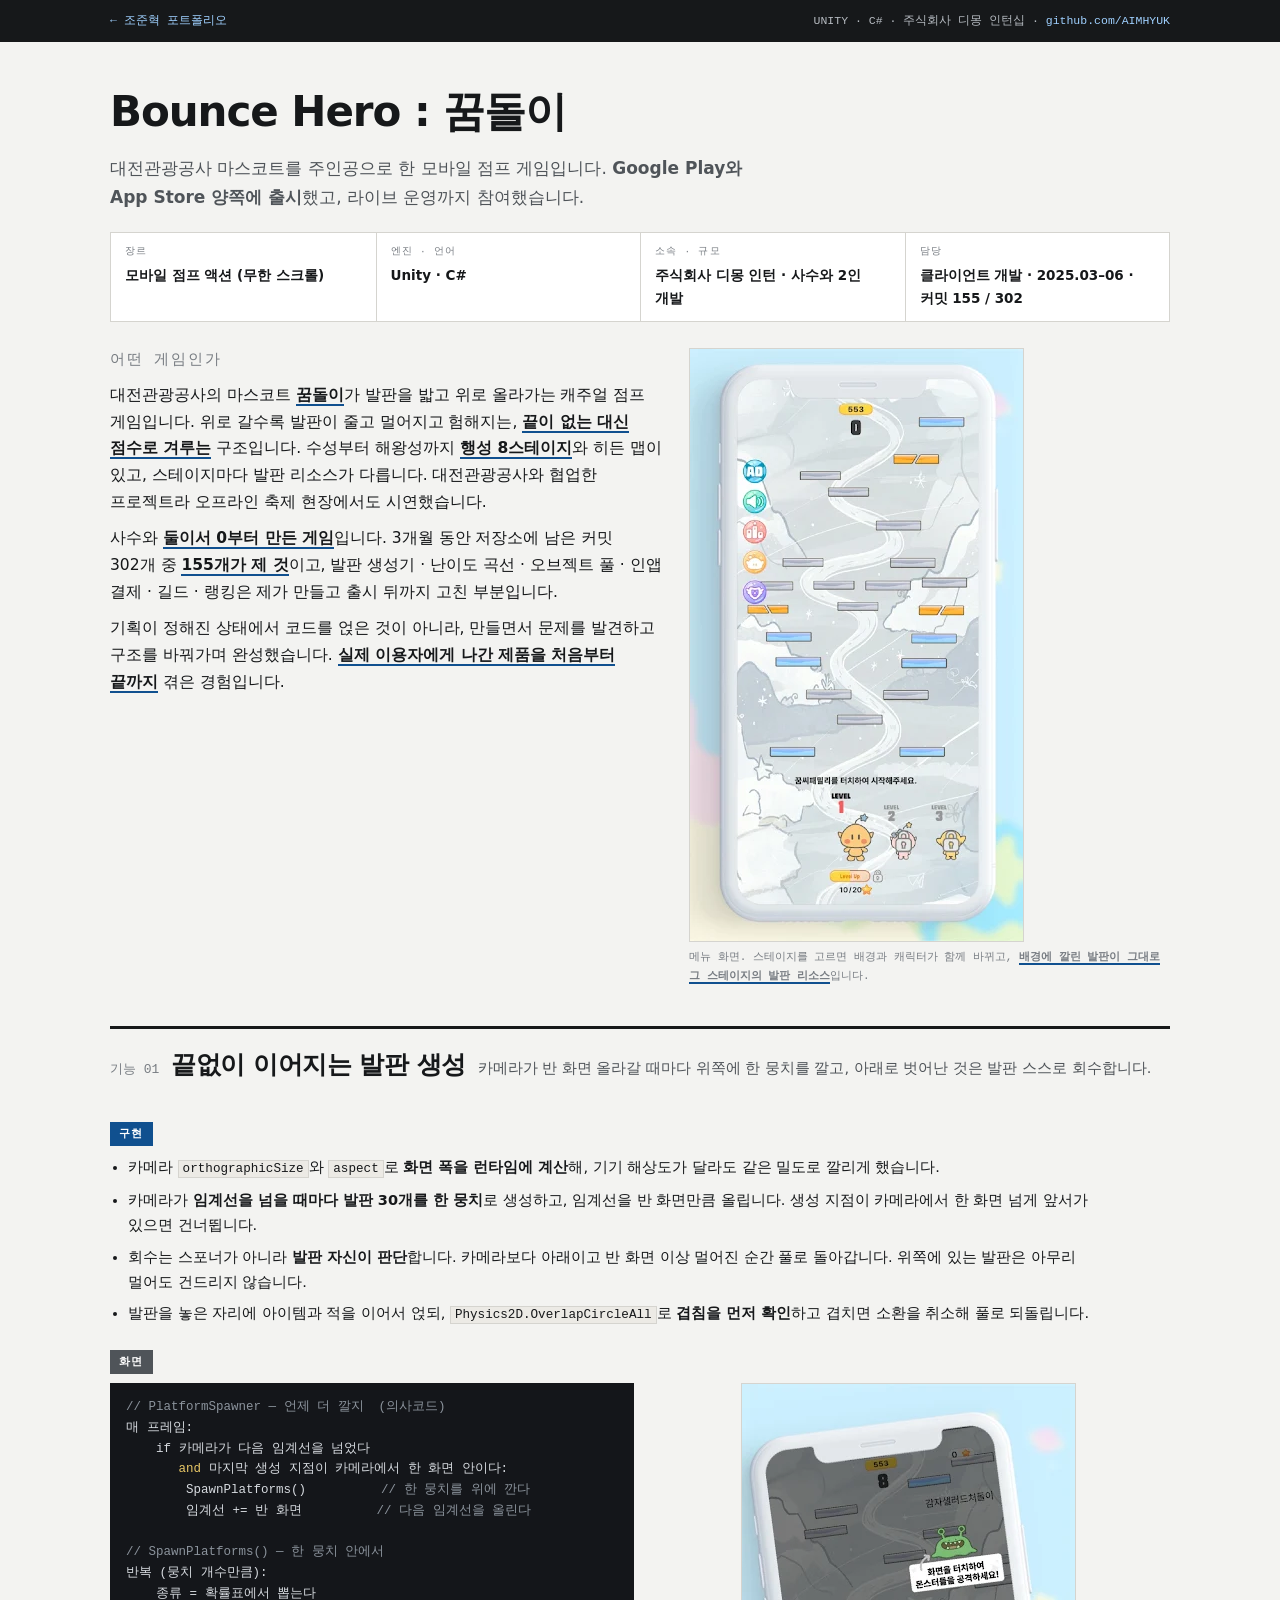
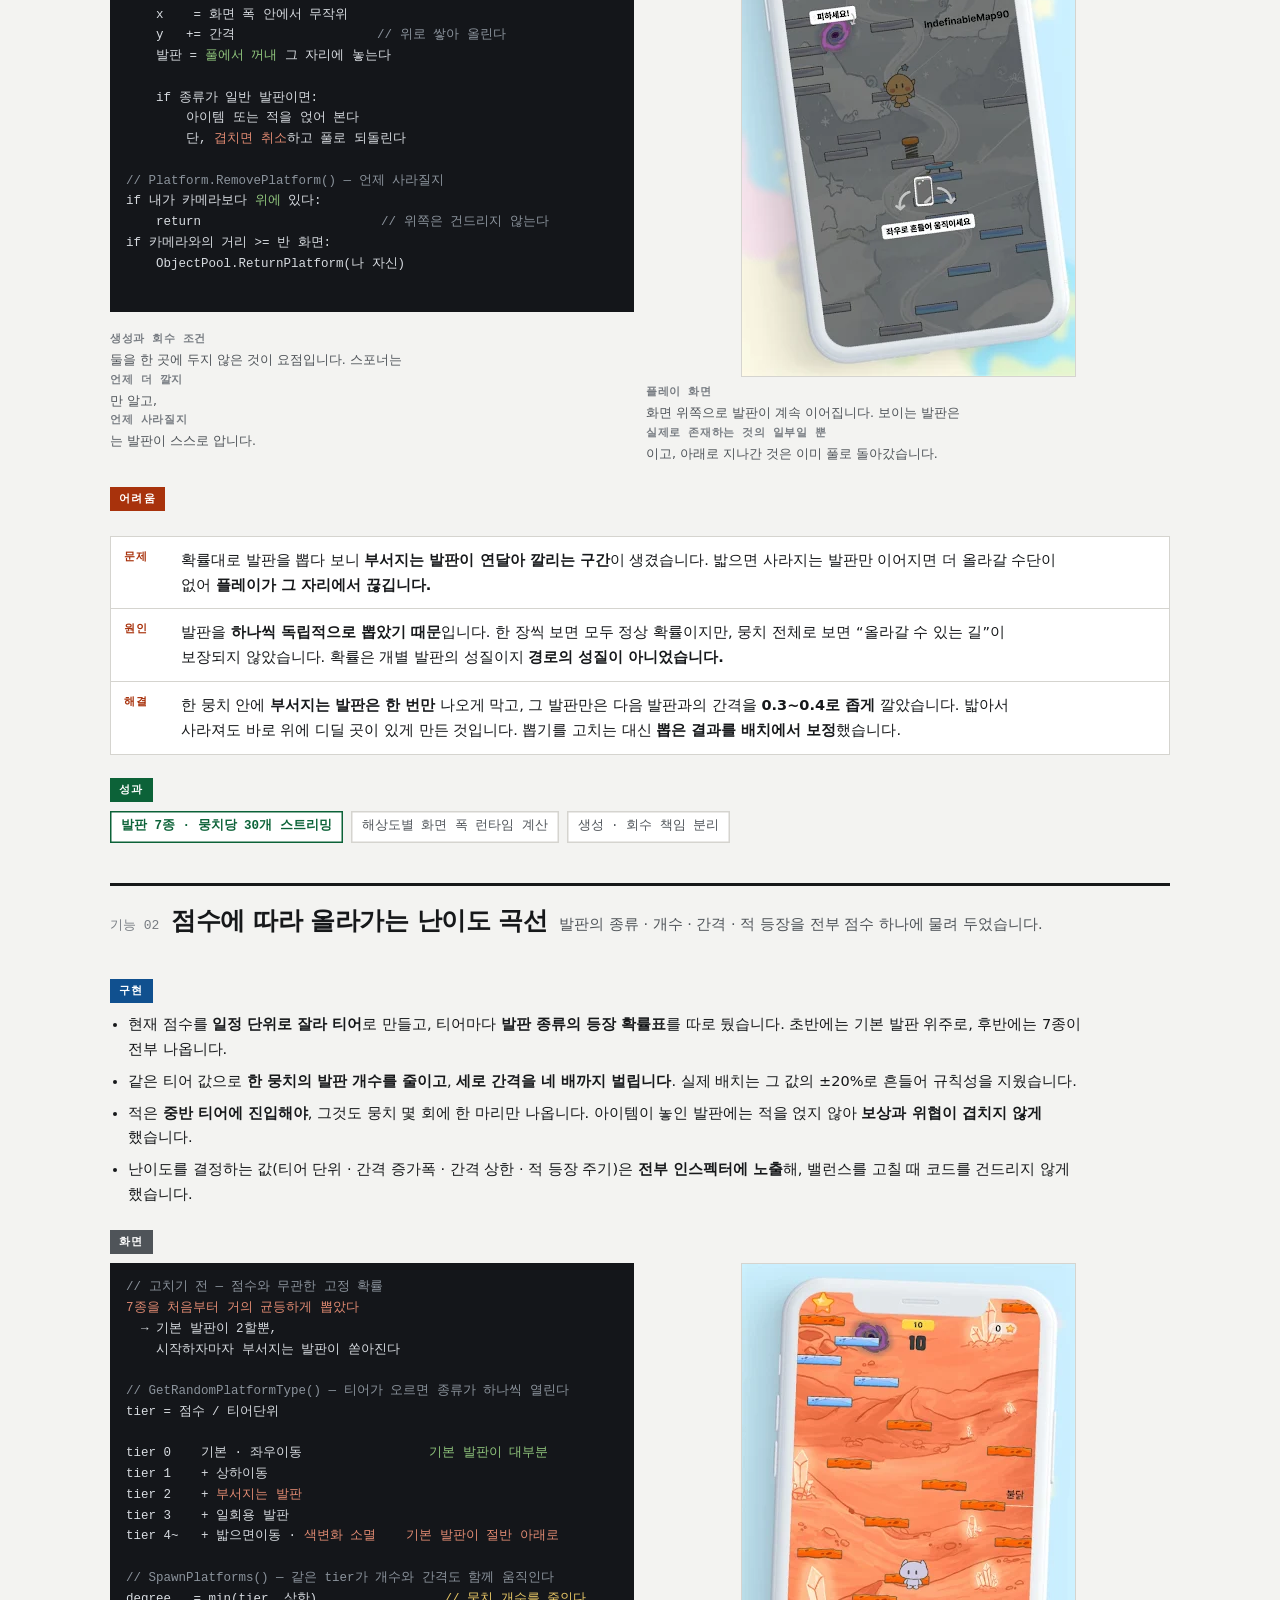
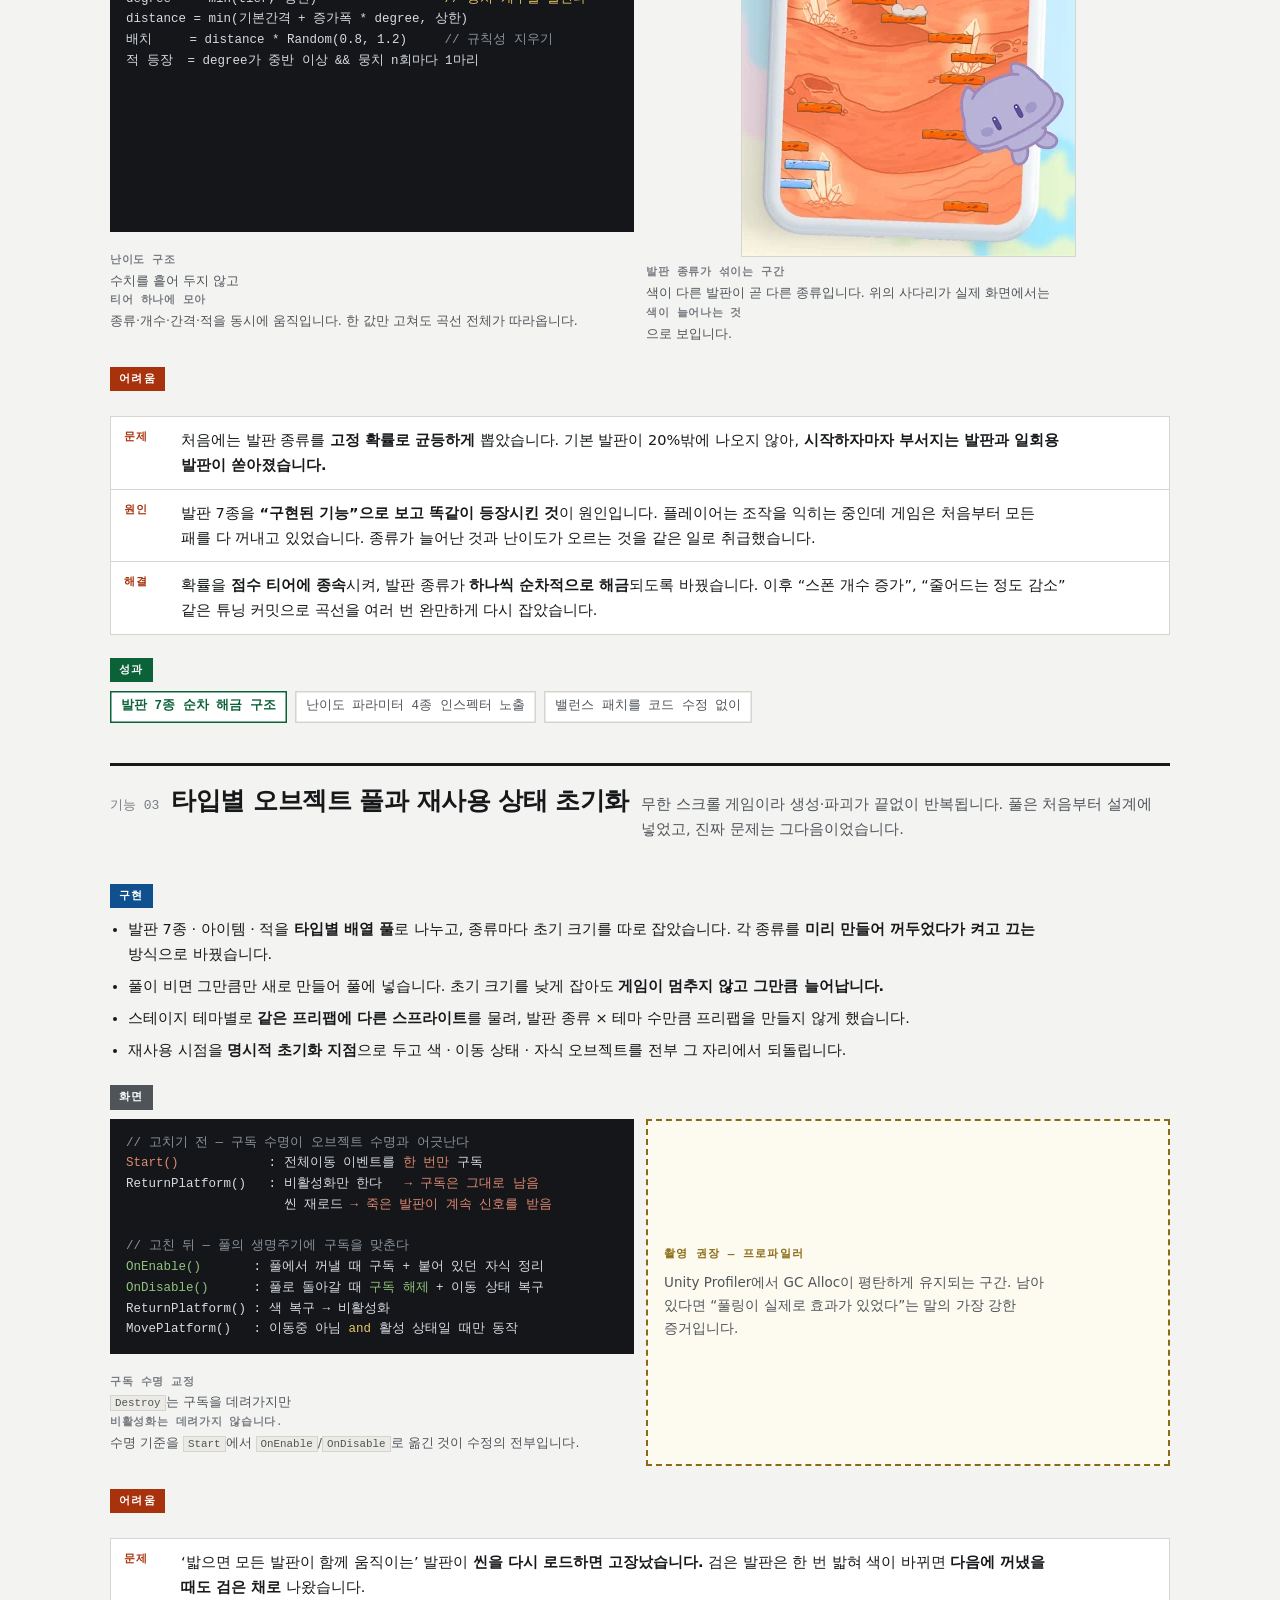
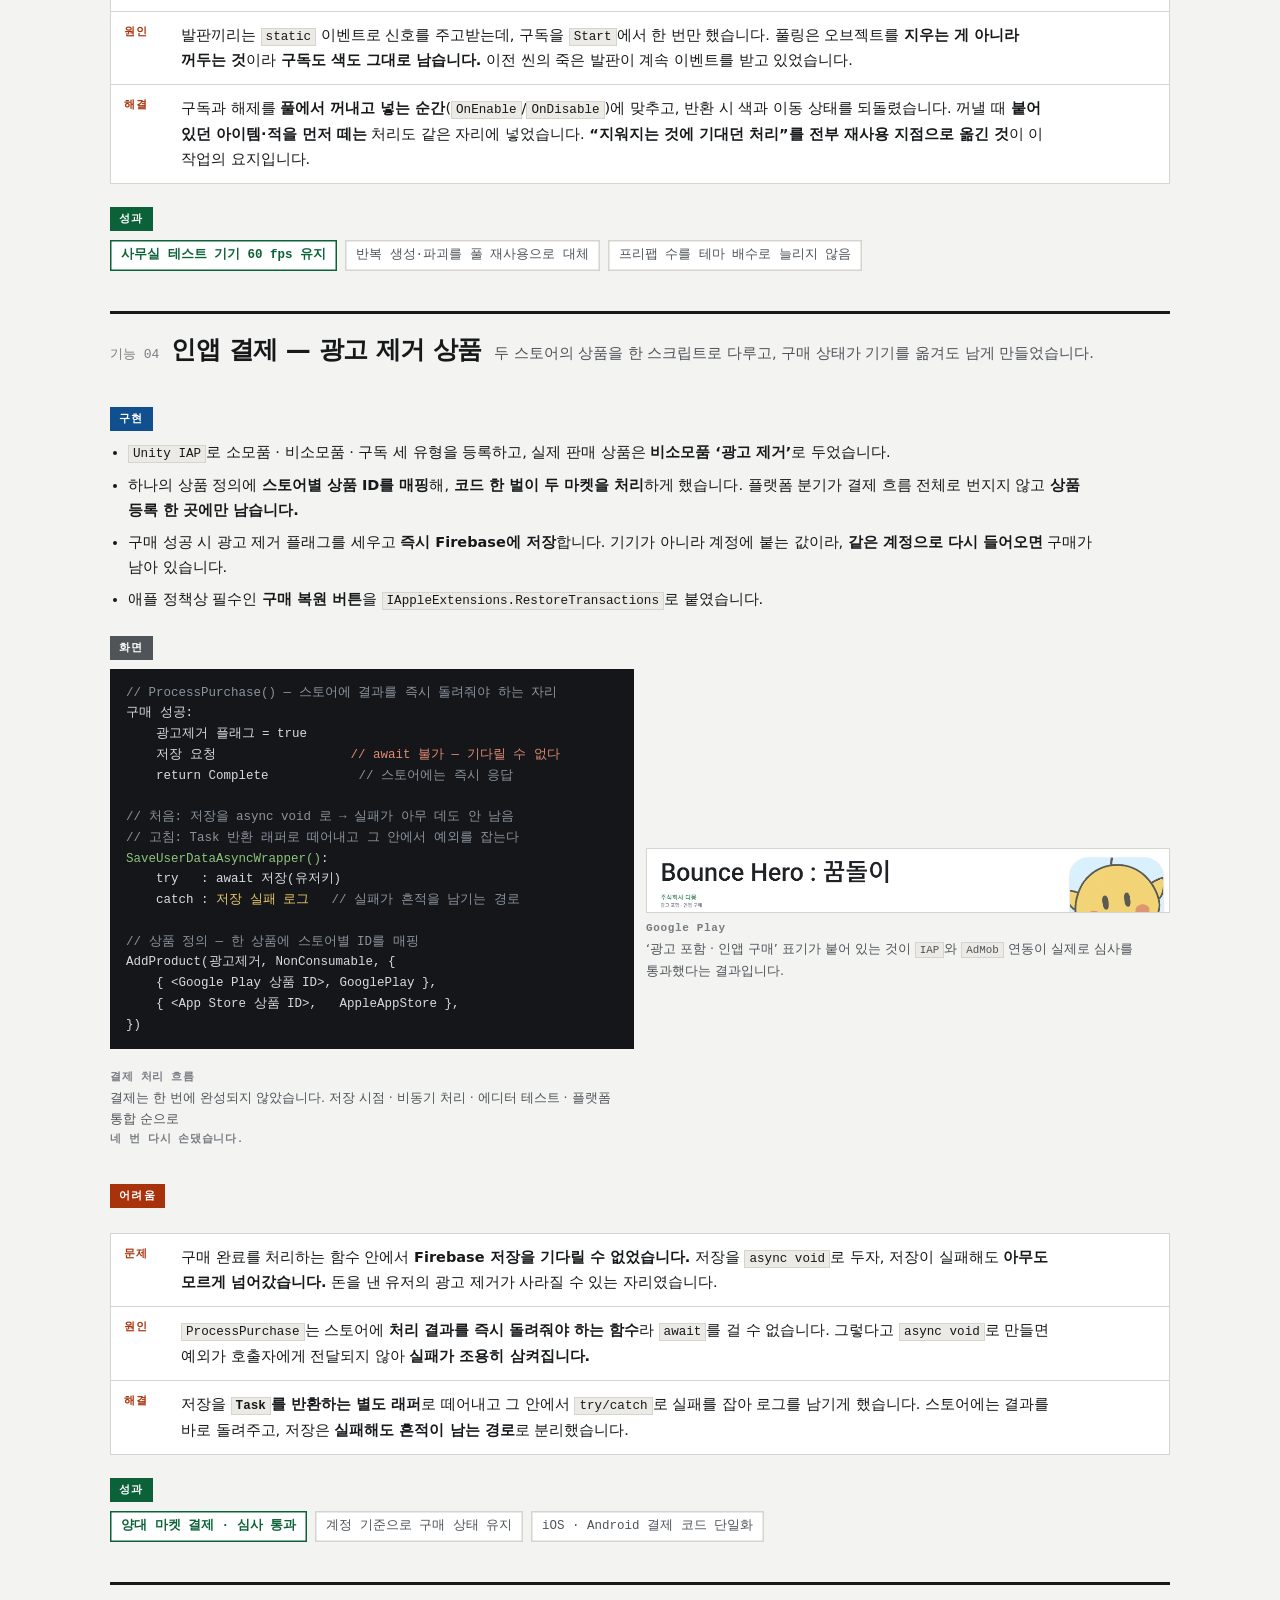
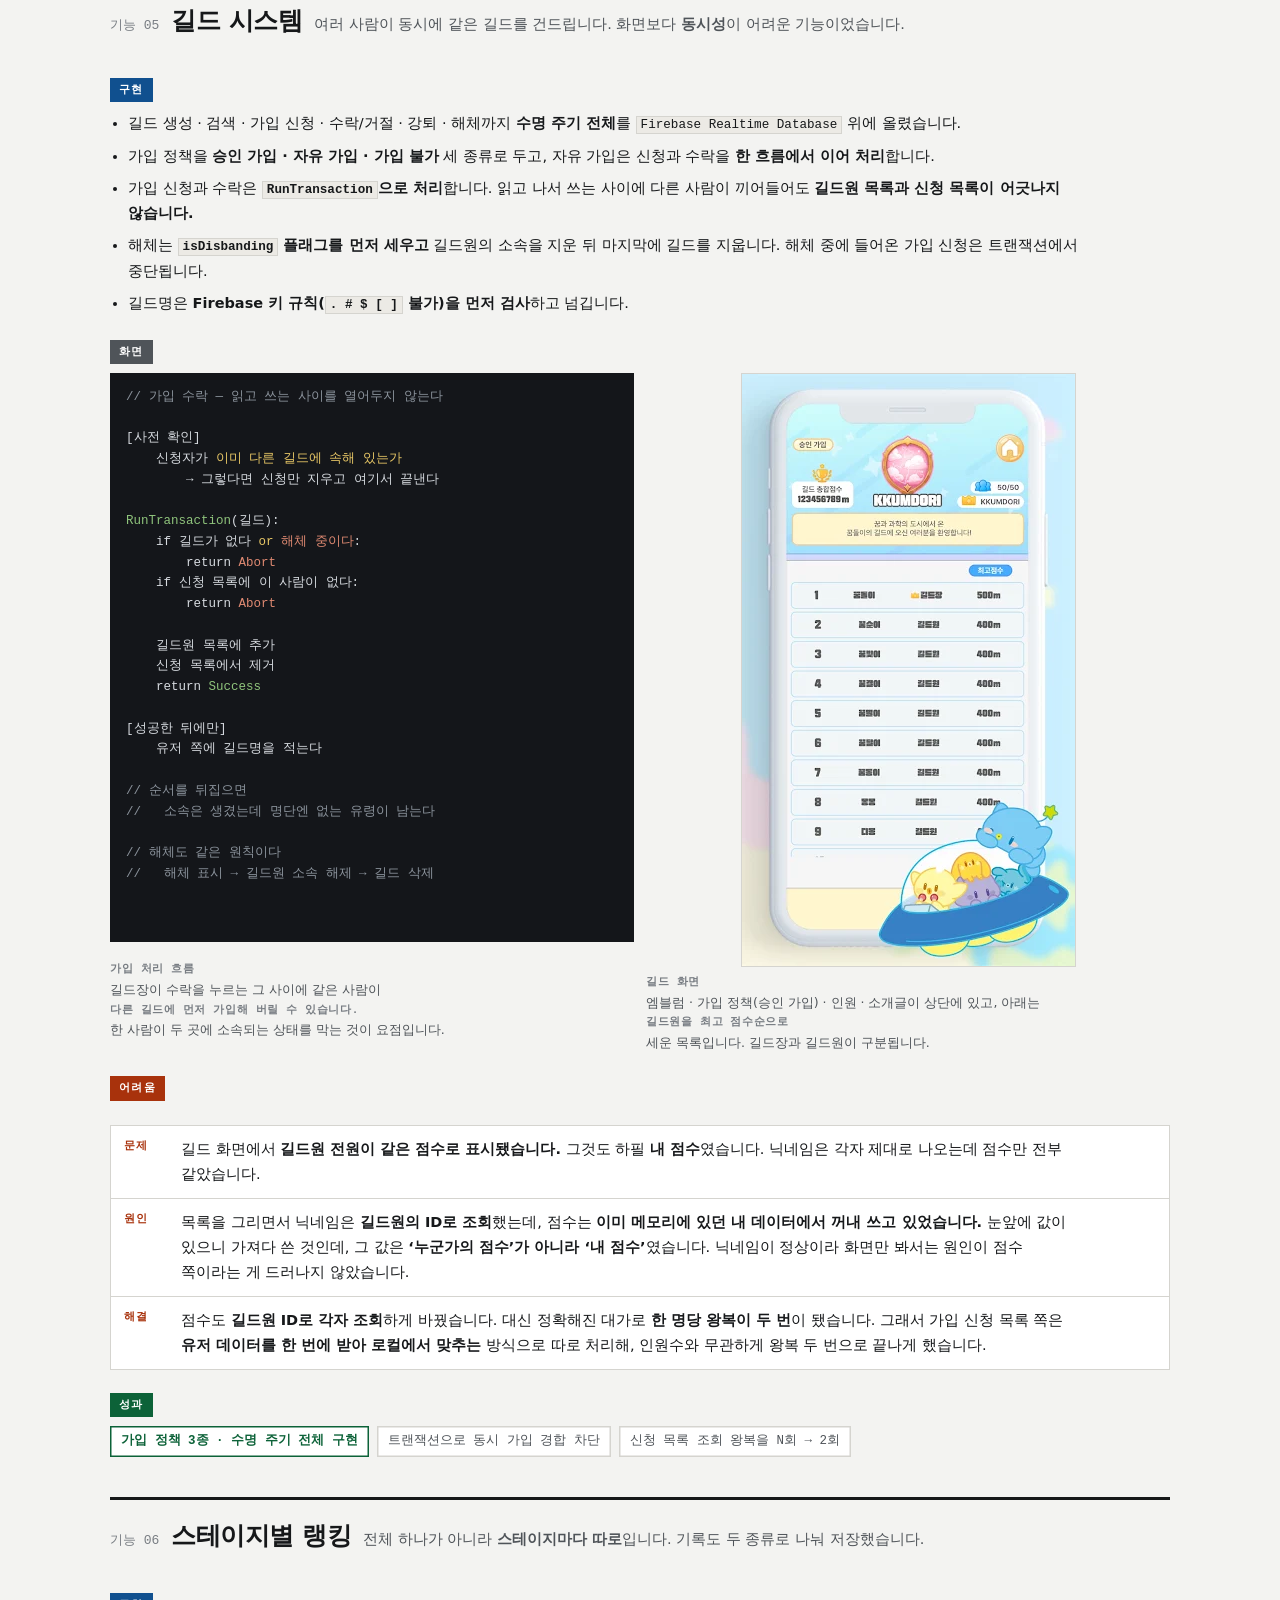
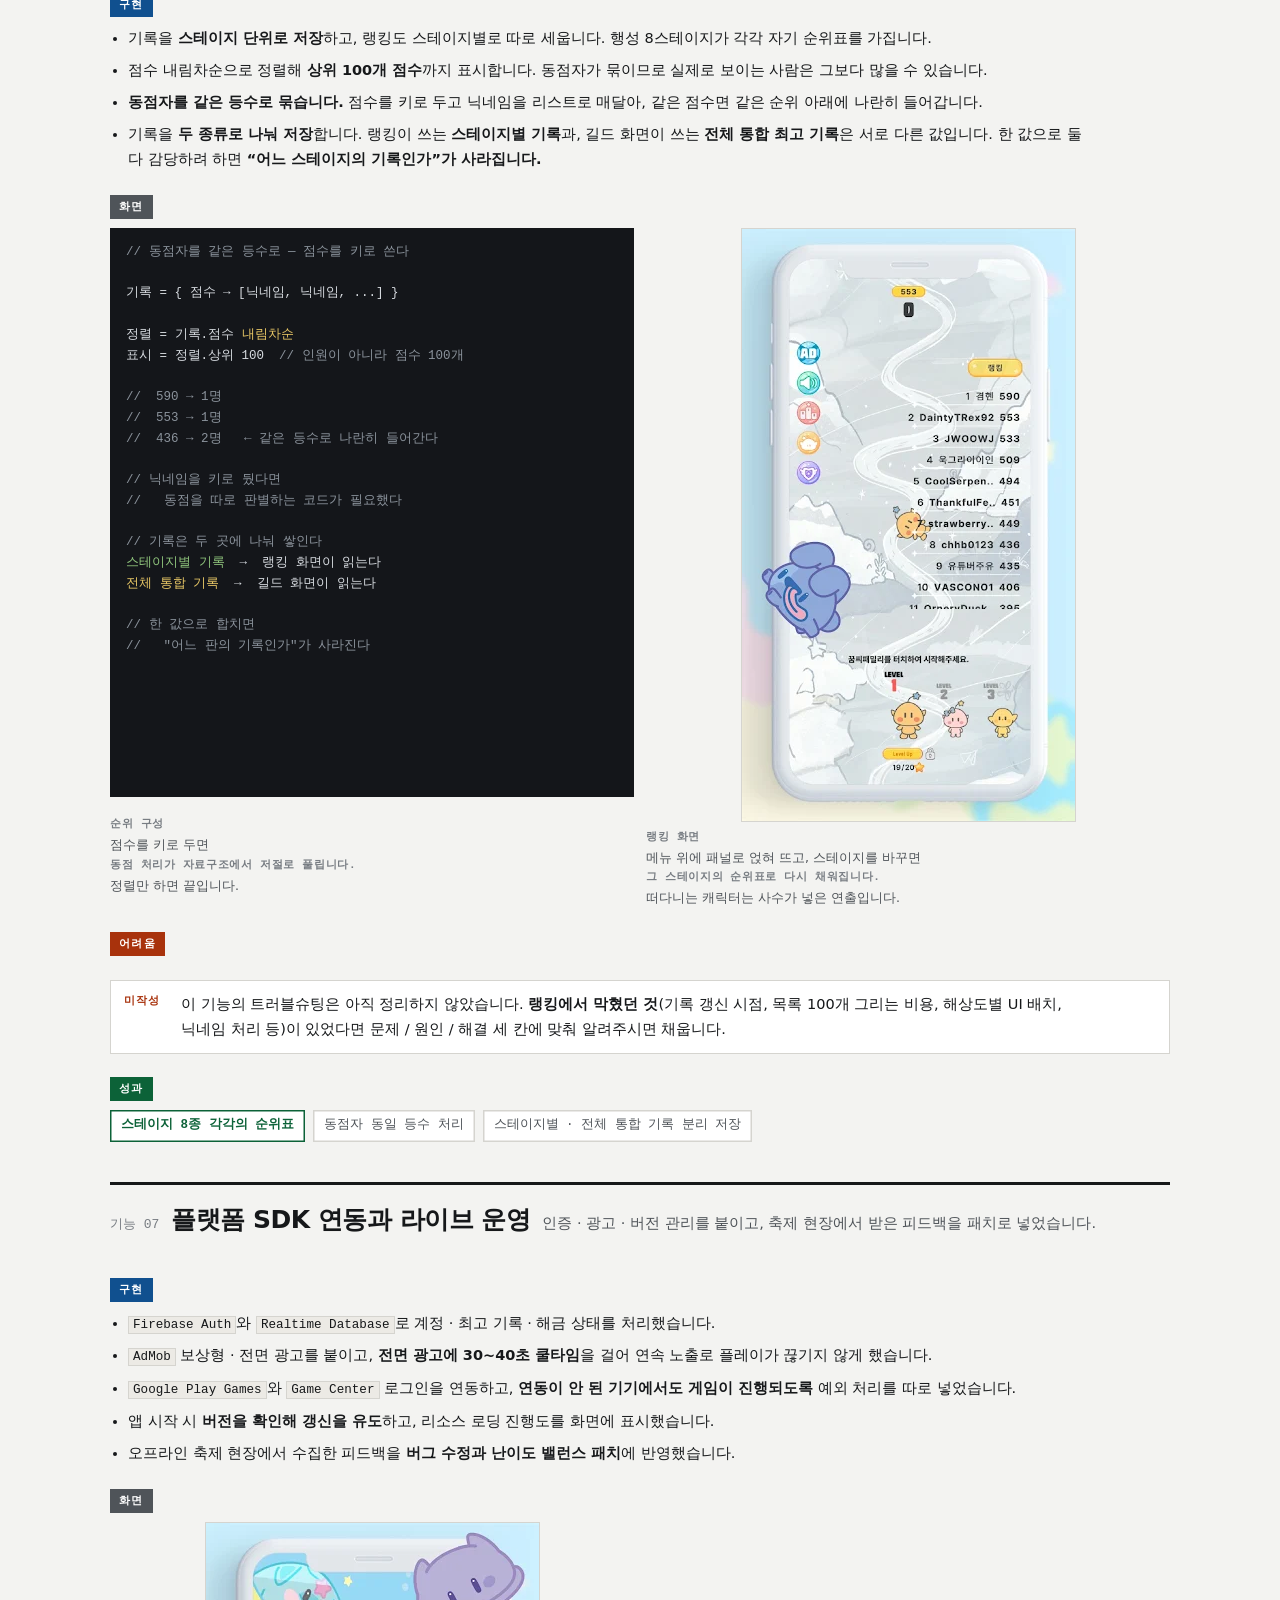
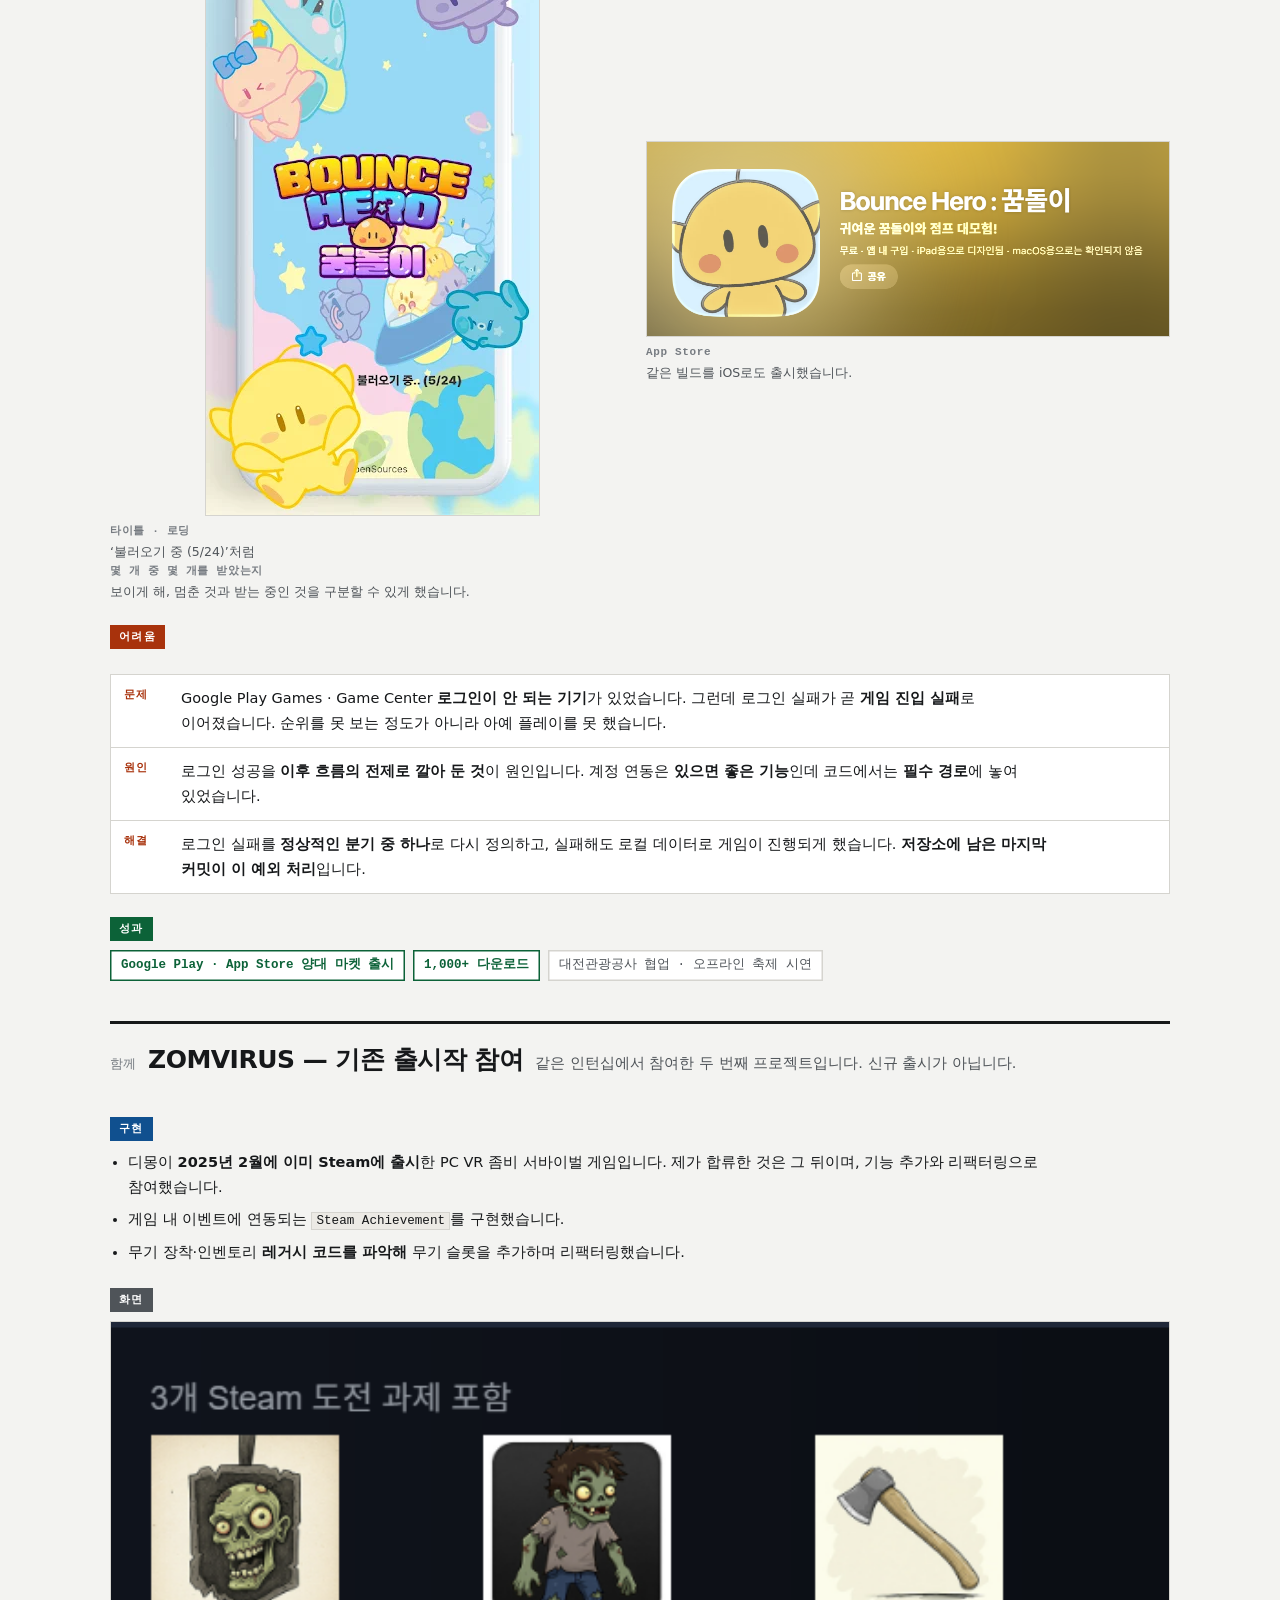
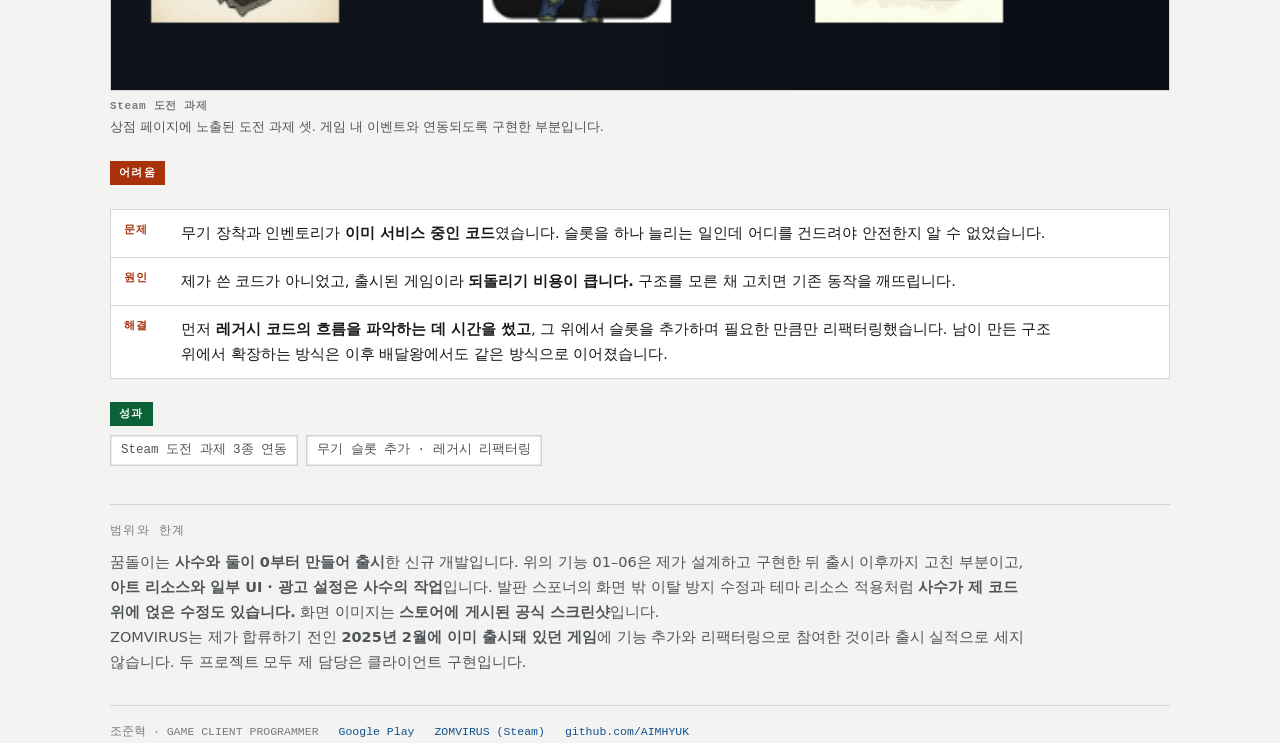
==== commit 3665e21b: "확인받은 사실 복구, fps는 측정 조건으로 표기 메뉴 배경 발판이 그 스테이지의 발판 리소스라는 것과 전면 광고 30~40초 쿨타임은 사실로 확인받아 되살렸다.  60fps는 사" ====
--- a/projects/dmong.html
+++ b/projects/dmong.html
@@ -49,7 +49,7 @@
       <figure>
         <img src="../assets/images/dmong/kkumdol-menu.webp" alt="꿈돌이 메뉴 화면. 눈 덮인 스테이지 배경에 여러 종류의 발판이 놓여 있고, 하단에 캐릭터 셋과 레벨 진행도가 보인다">
         <figcaption>메뉴 화면. 스테이지를 고르면 배경과 캐릭터가 함께 바뀌고,
-        하단에 레벨 진행도와 모은 별이 표시됩니다.</figcaption>
+        <b>배경에 깔린 발판이 그대로 그 스테이지의 발판 리소스</b>입니다.</figcaption>
       </figure>
     </div>
   </header>
@@ -269,7 +269,7 @@
     <div class="part p-result">
       <h3>성과</h3>
       <div class="res">
-        <span>저사양 안드로이드 60 fps 유지</span>
+        <span>사무실 테스트 기기 60 fps 유지</span>
         <span class="n">반복 생성·파괴를 풀 재사용으로 대체</span>
         <span class="n">프리팹 수를 테마 배수로 늘리지 않음</span>
       </div>
@@ -522,7 +522,7 @@
       <h3>구현</h3>
       <ul>
         <li><code>Firebase Auth</code>와 <code>Realtime Database</code>로 계정 · 최고 기록 · 해금 상태를 처리했습니다.</li>
-        <li><code>AdMob</code> 보상형 · 전면 광고를 붙이고, <b>전면 광고에 쿨타임</b>을 걸어
+        <li><code>AdMob</code> 보상형 · 전면 광고를 붙이고, <b>전면 광고에 30~40초 쿨타임</b>을 걸어
         연속 노출로 플레이가 끊기지 않게 했습니다.</li>
         <li><code>Google Play Games</code>와 <code>Game Center</code> 로그인을 연동하고,
         <b>연동이 안 된 기기에서도 게임이 진행되도록</b> 예외 처리를 따로 넣었습니다.</li>
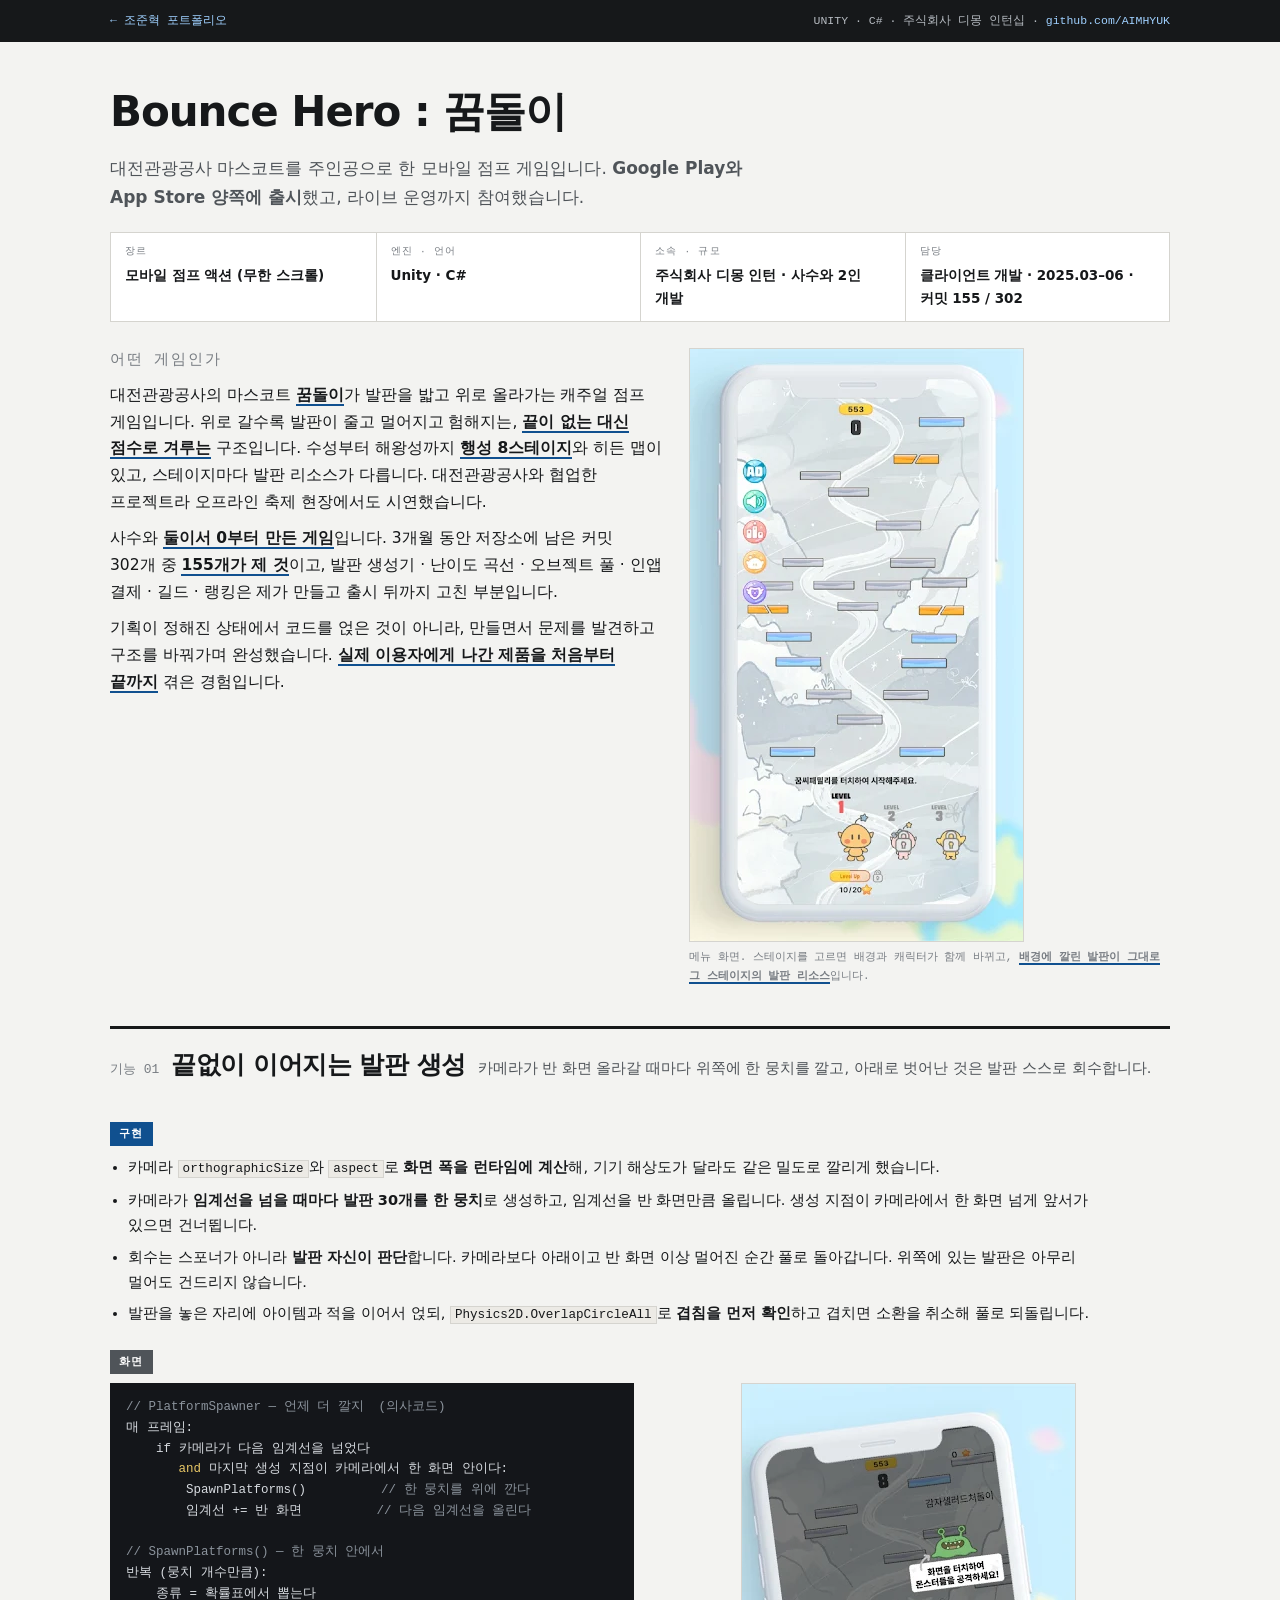
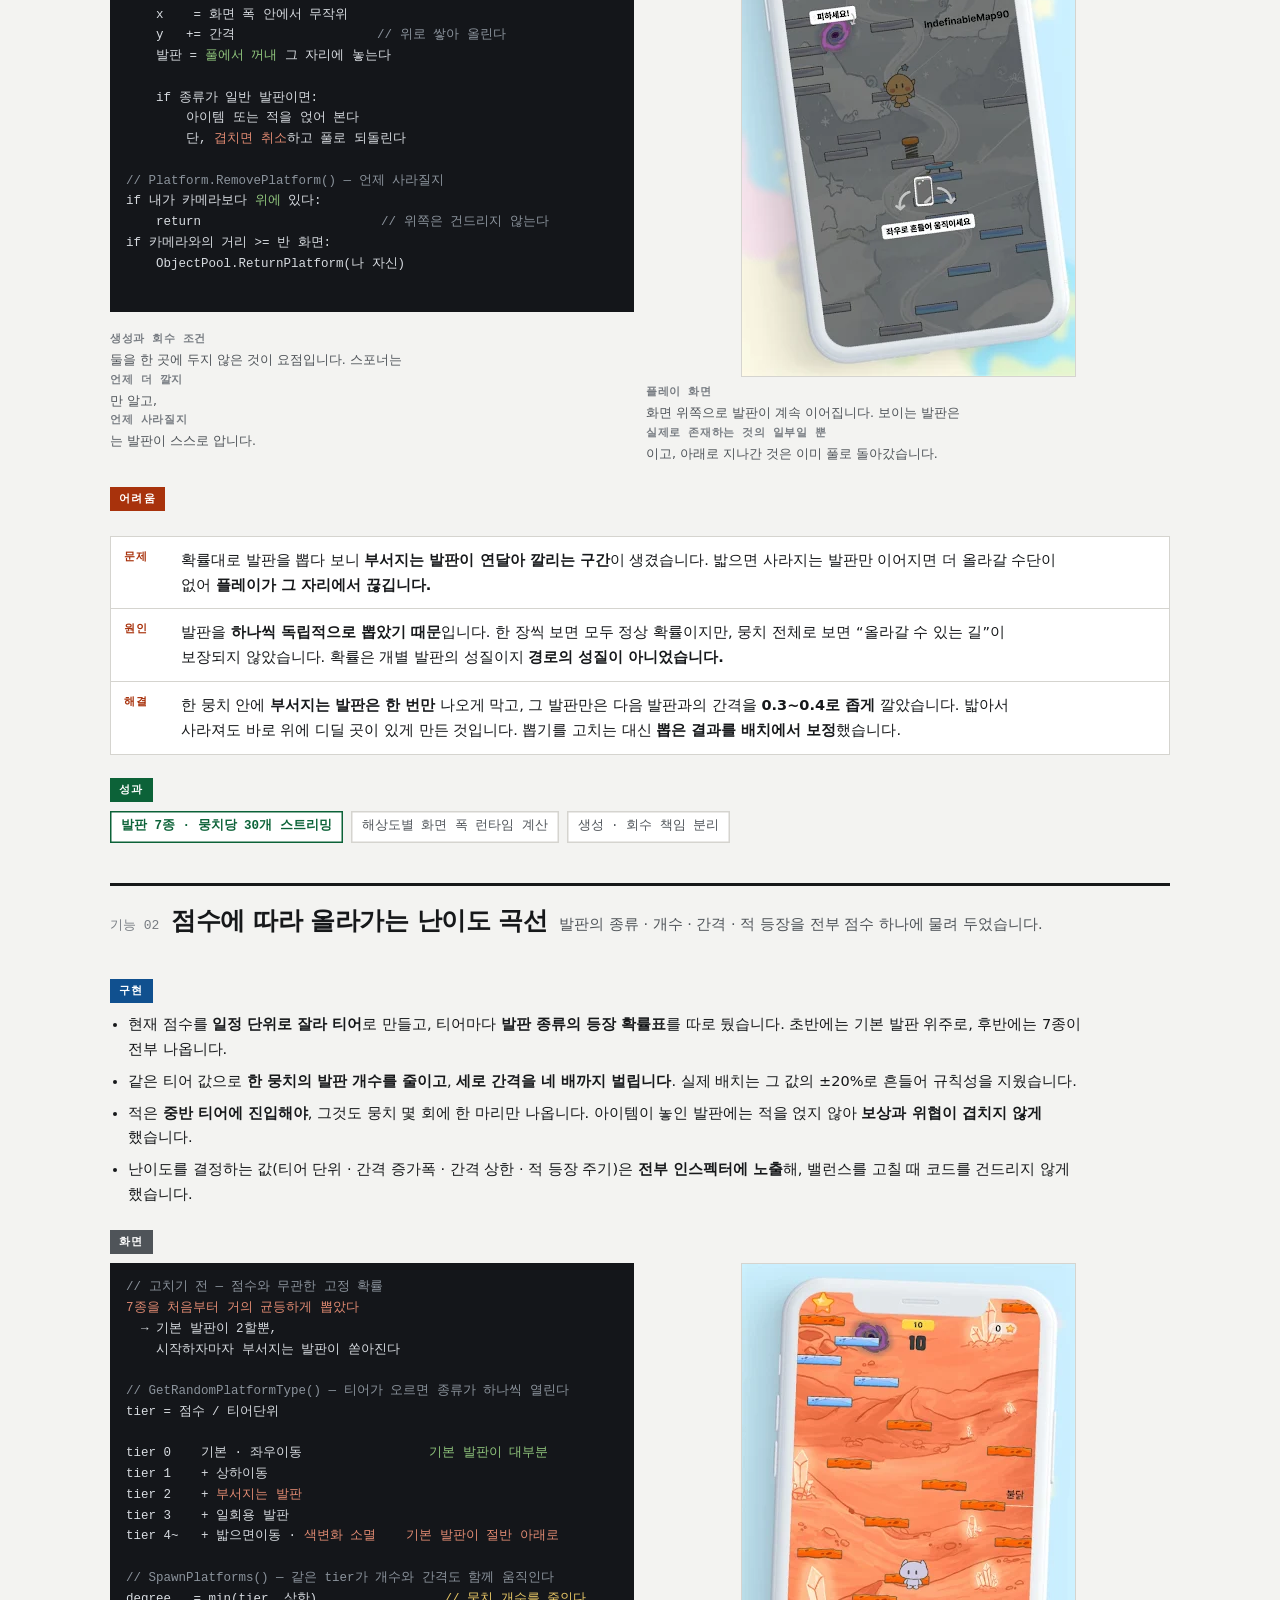
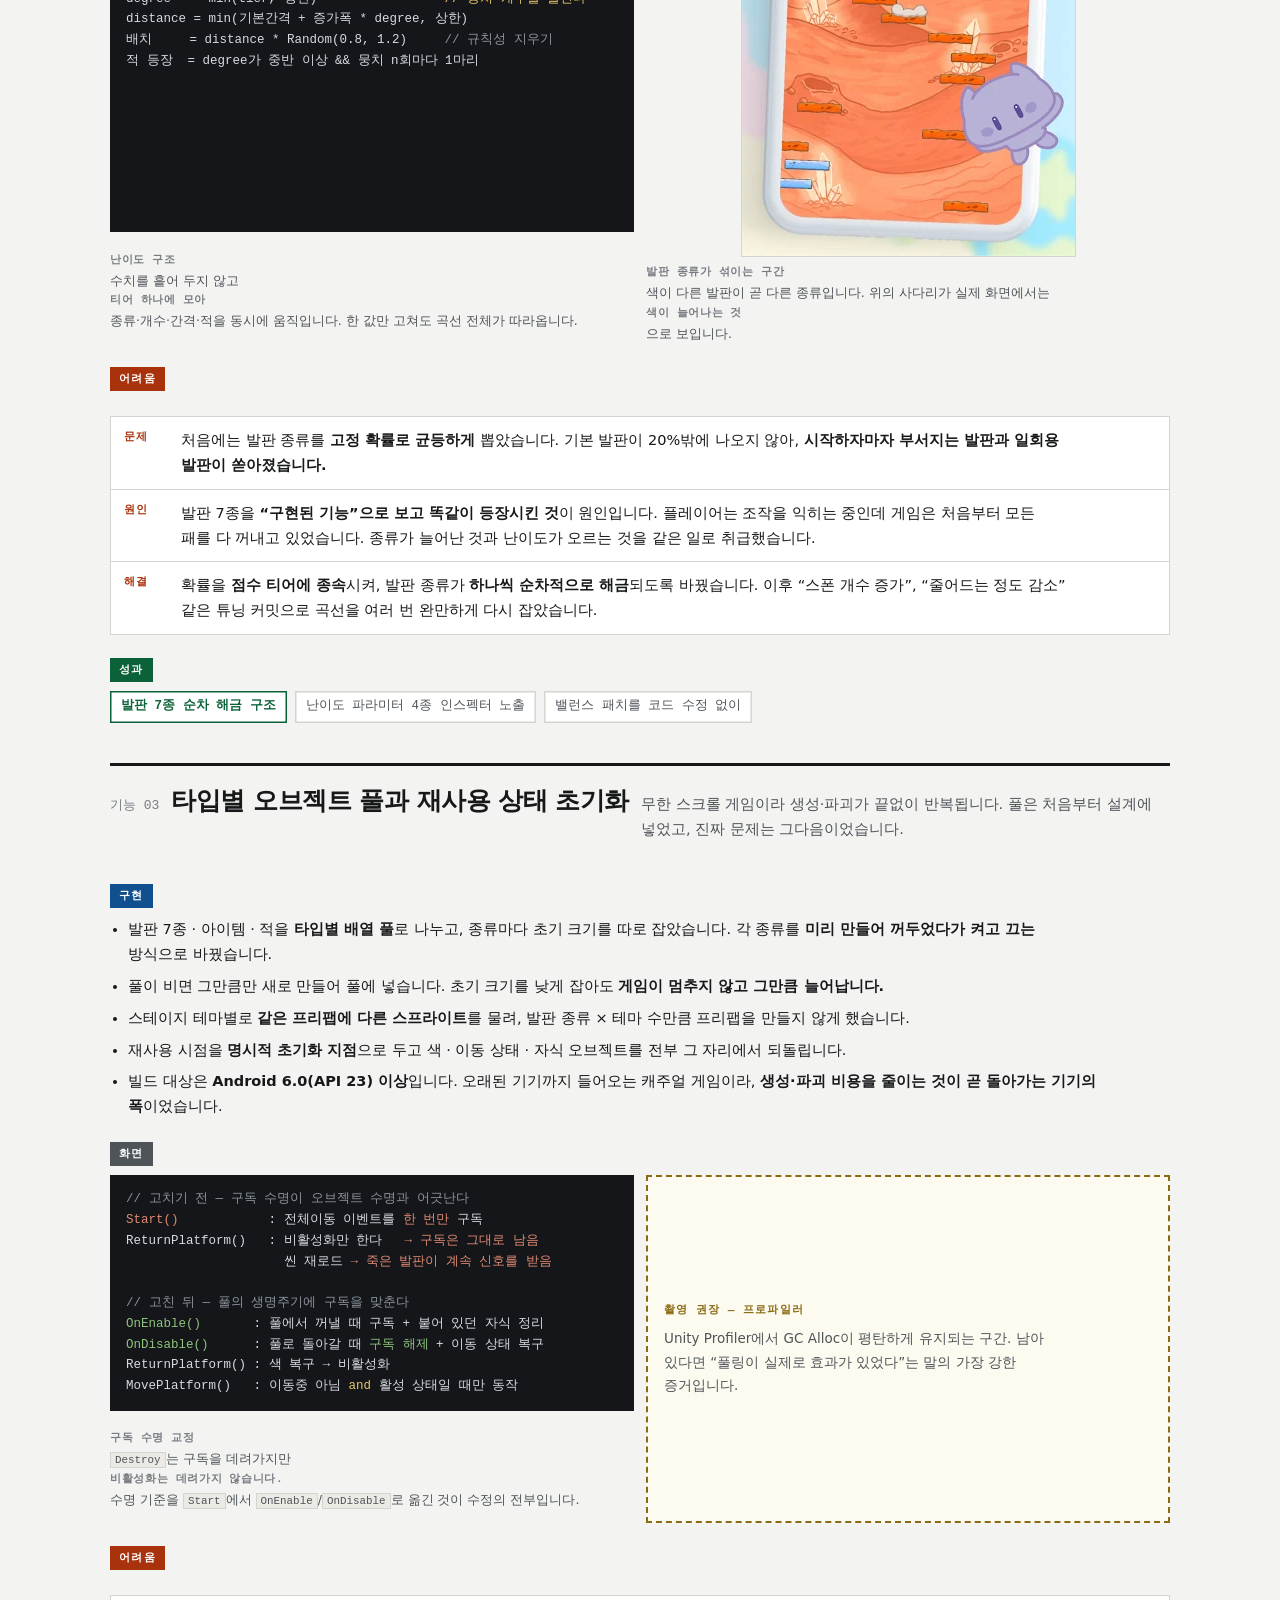
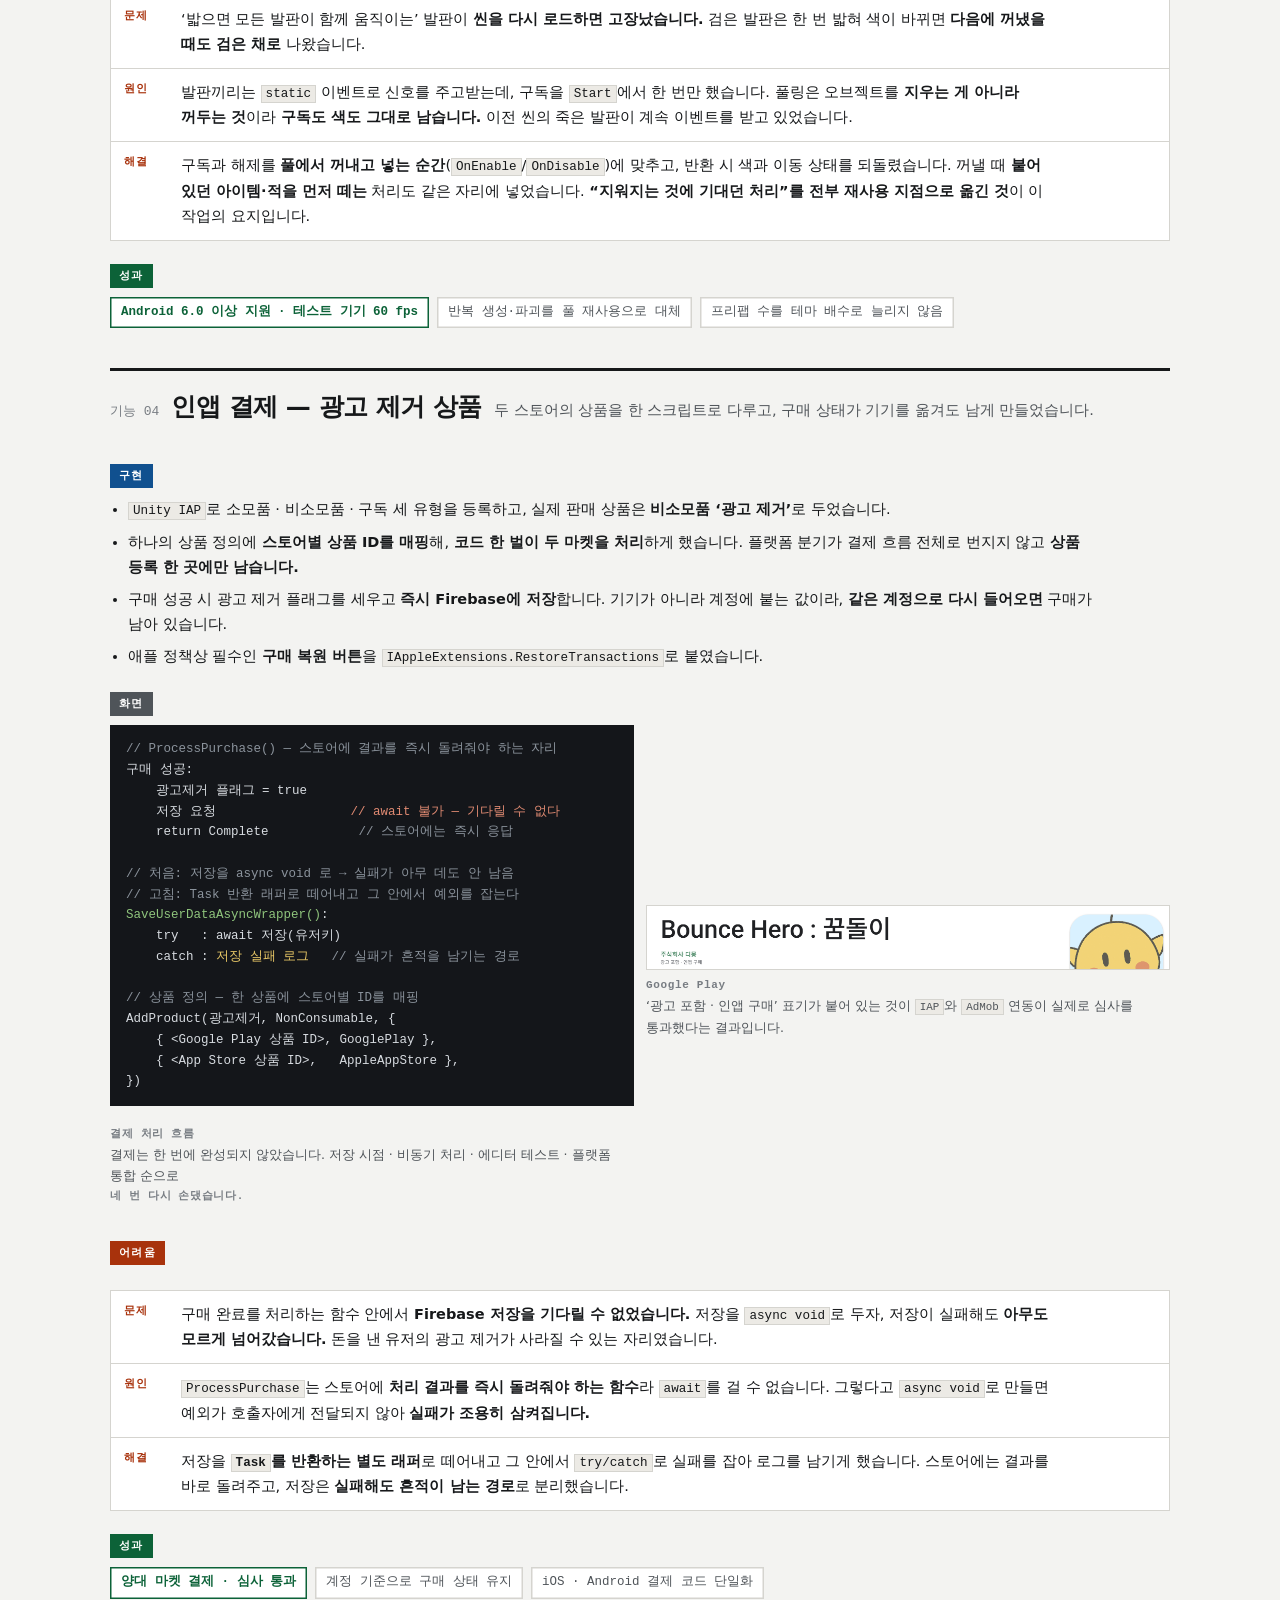
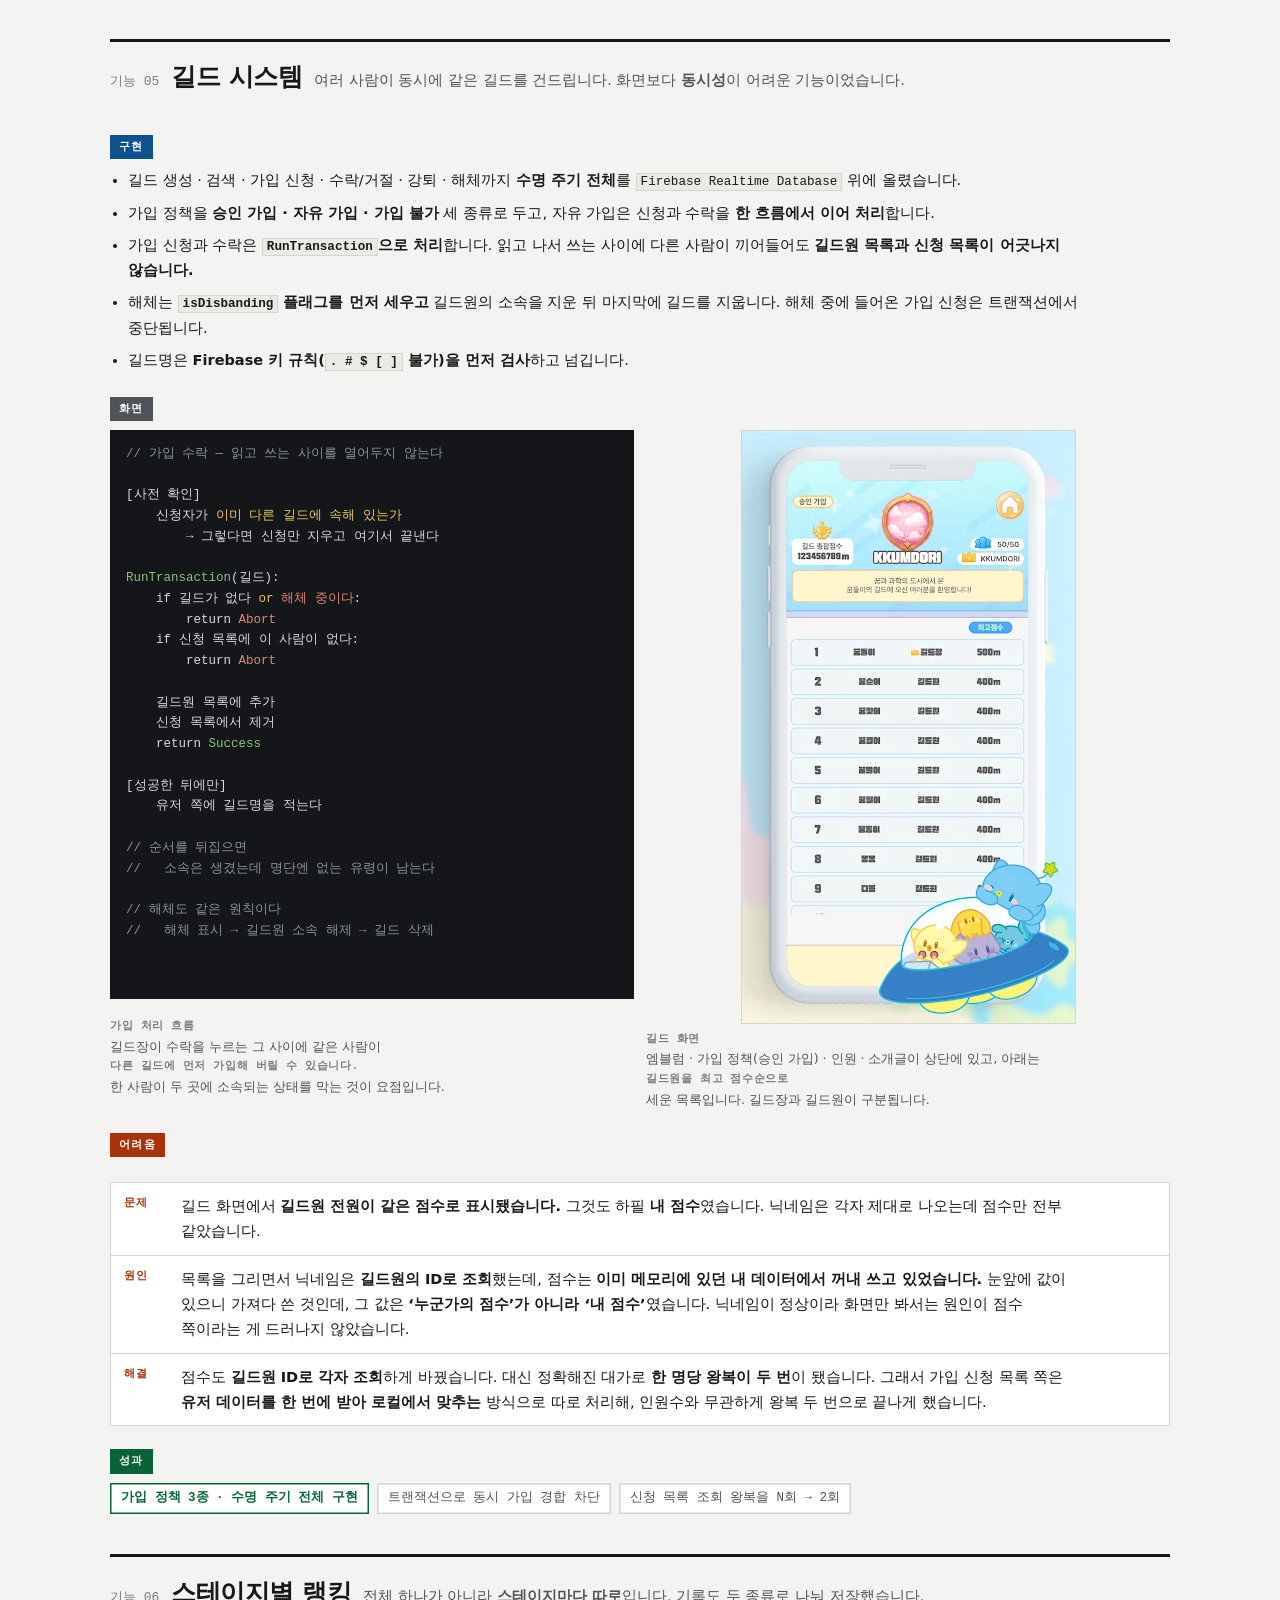
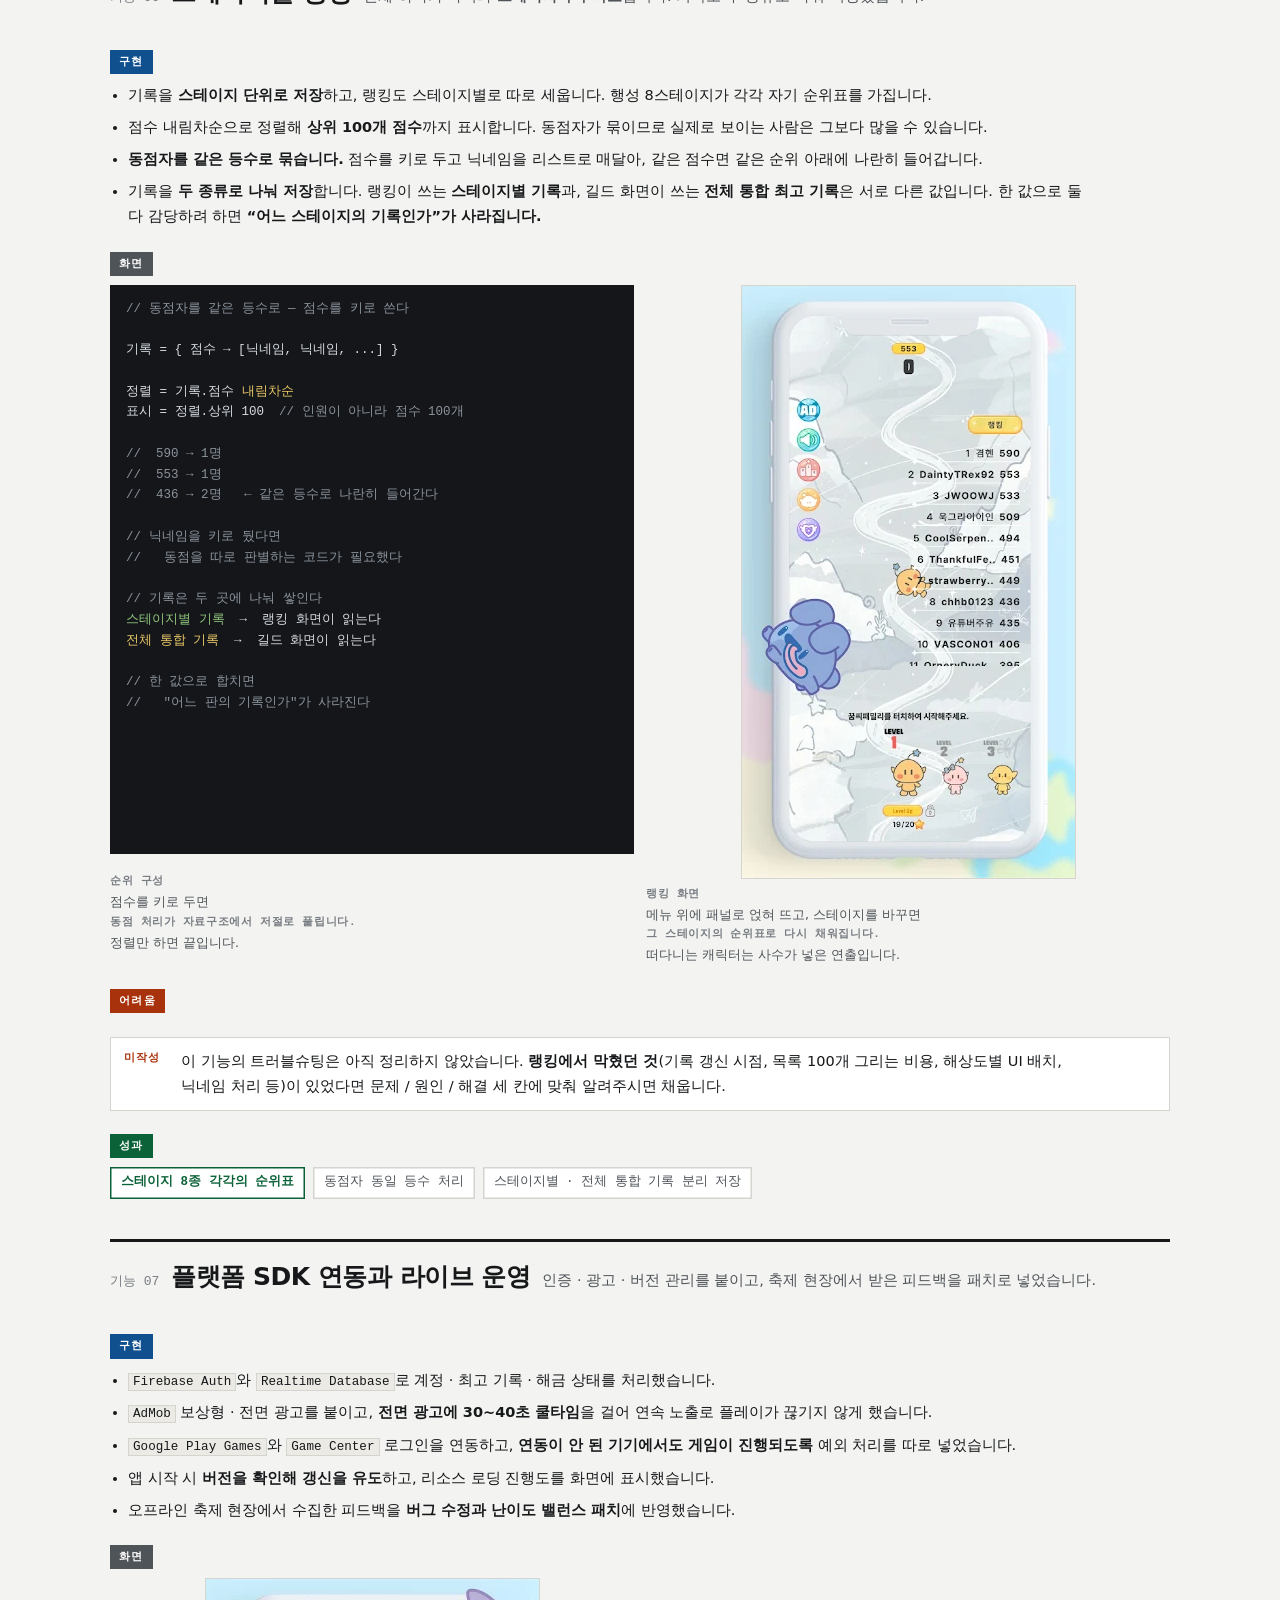
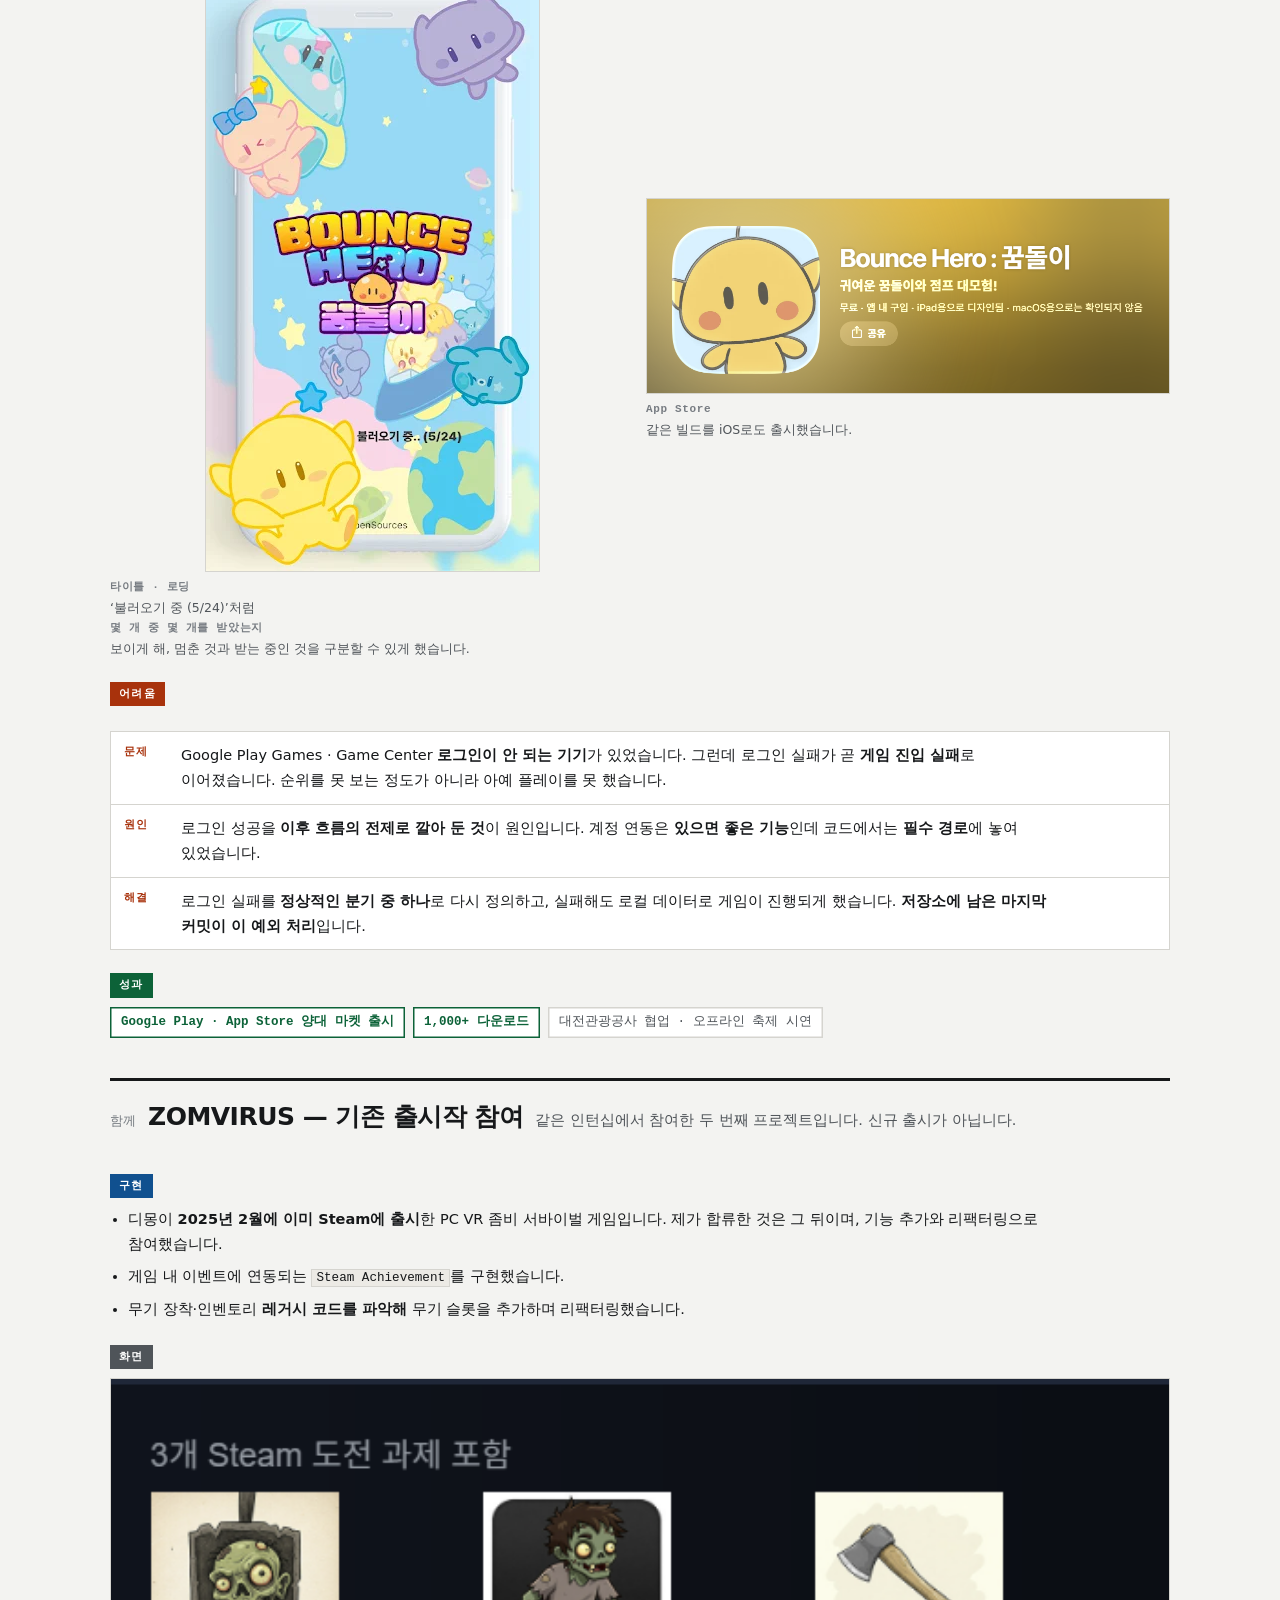
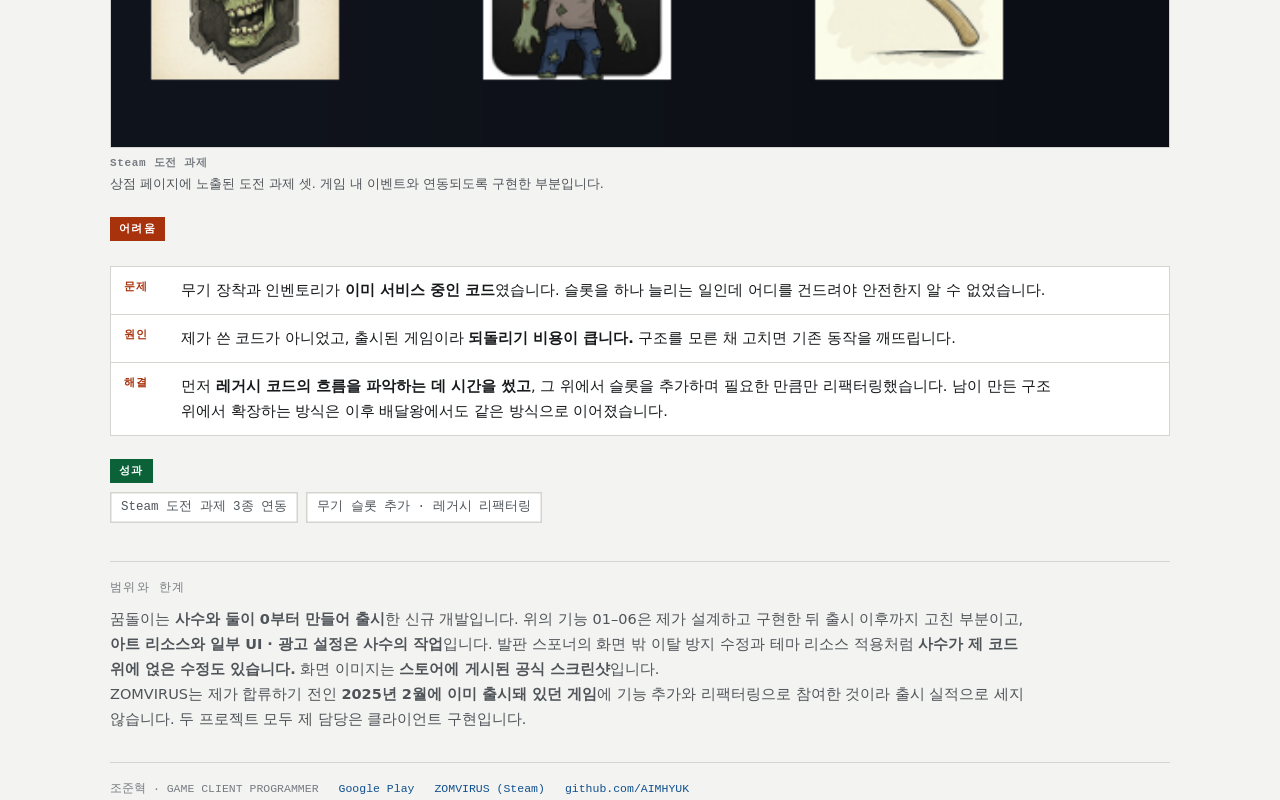
==== commit 0a7d3489: "fps 성과에 지원 안드로이드 버전을 함께 표기 빌드 대상이 Android 6.0(API 23) 이상이라는 것은 프로젝트 설정에 남아 있는 사실이다. 오래된 기기까지 대상이라 생성" ====
--- a/projects/dmong.html
+++ b/projects/dmong.html
@@ -229,6 +229,8 @@
         발판 종류 × 테마 수만큼 프리팹을 만들지 않게 했습니다.</li>
         <li>재사용 시점을 <b>명시적 초기화 지점</b>으로 두고 색 · 이동 상태 · 자식 오브젝트를
         전부 그 자리에서 되돌립니다.</li>
+        <li>빌드 대상은 <b>Android 6.0(API 23) 이상</b>입니다. 오래된 기기까지 들어오는 캐주얼 게임이라,
+        <b>생성·파괴 비용을 줄이는 것이 곧 돌아가는 기기의 폭</b>이었습니다.</li>
       </ul>
     </div>
 
@@ -269,7 +271,7 @@
     <div class="part p-result">
       <h3>성과</h3>
       <div class="res">
-        <span>사무실 테스트 기기 60 fps 유지</span>
+        <span>Android 6.0 이상 지원 · 테스트 기기 60 fps</span>
         <span class="n">반복 생성·파괴를 풀 재사용으로 대체</span>
         <span class="n">프리팹 수를 테마 배수로 늘리지 않음</span>
       </div>
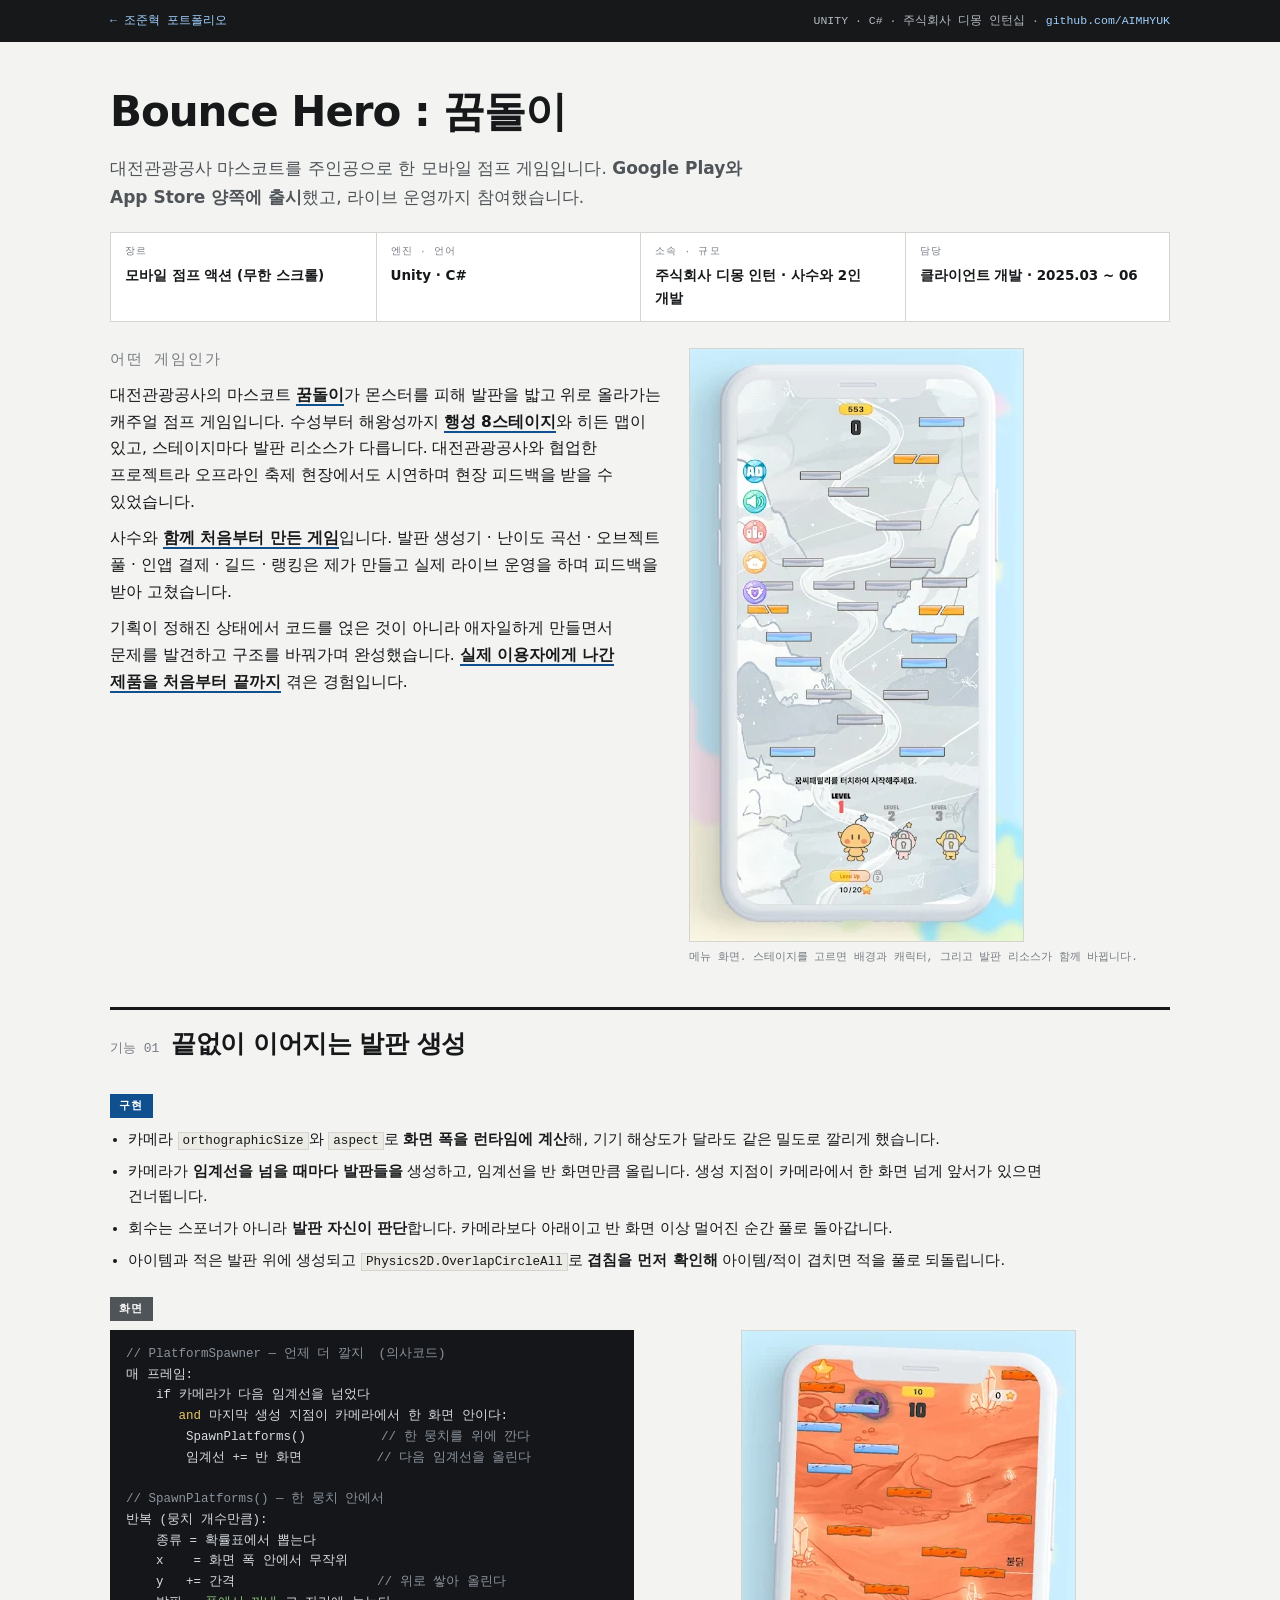
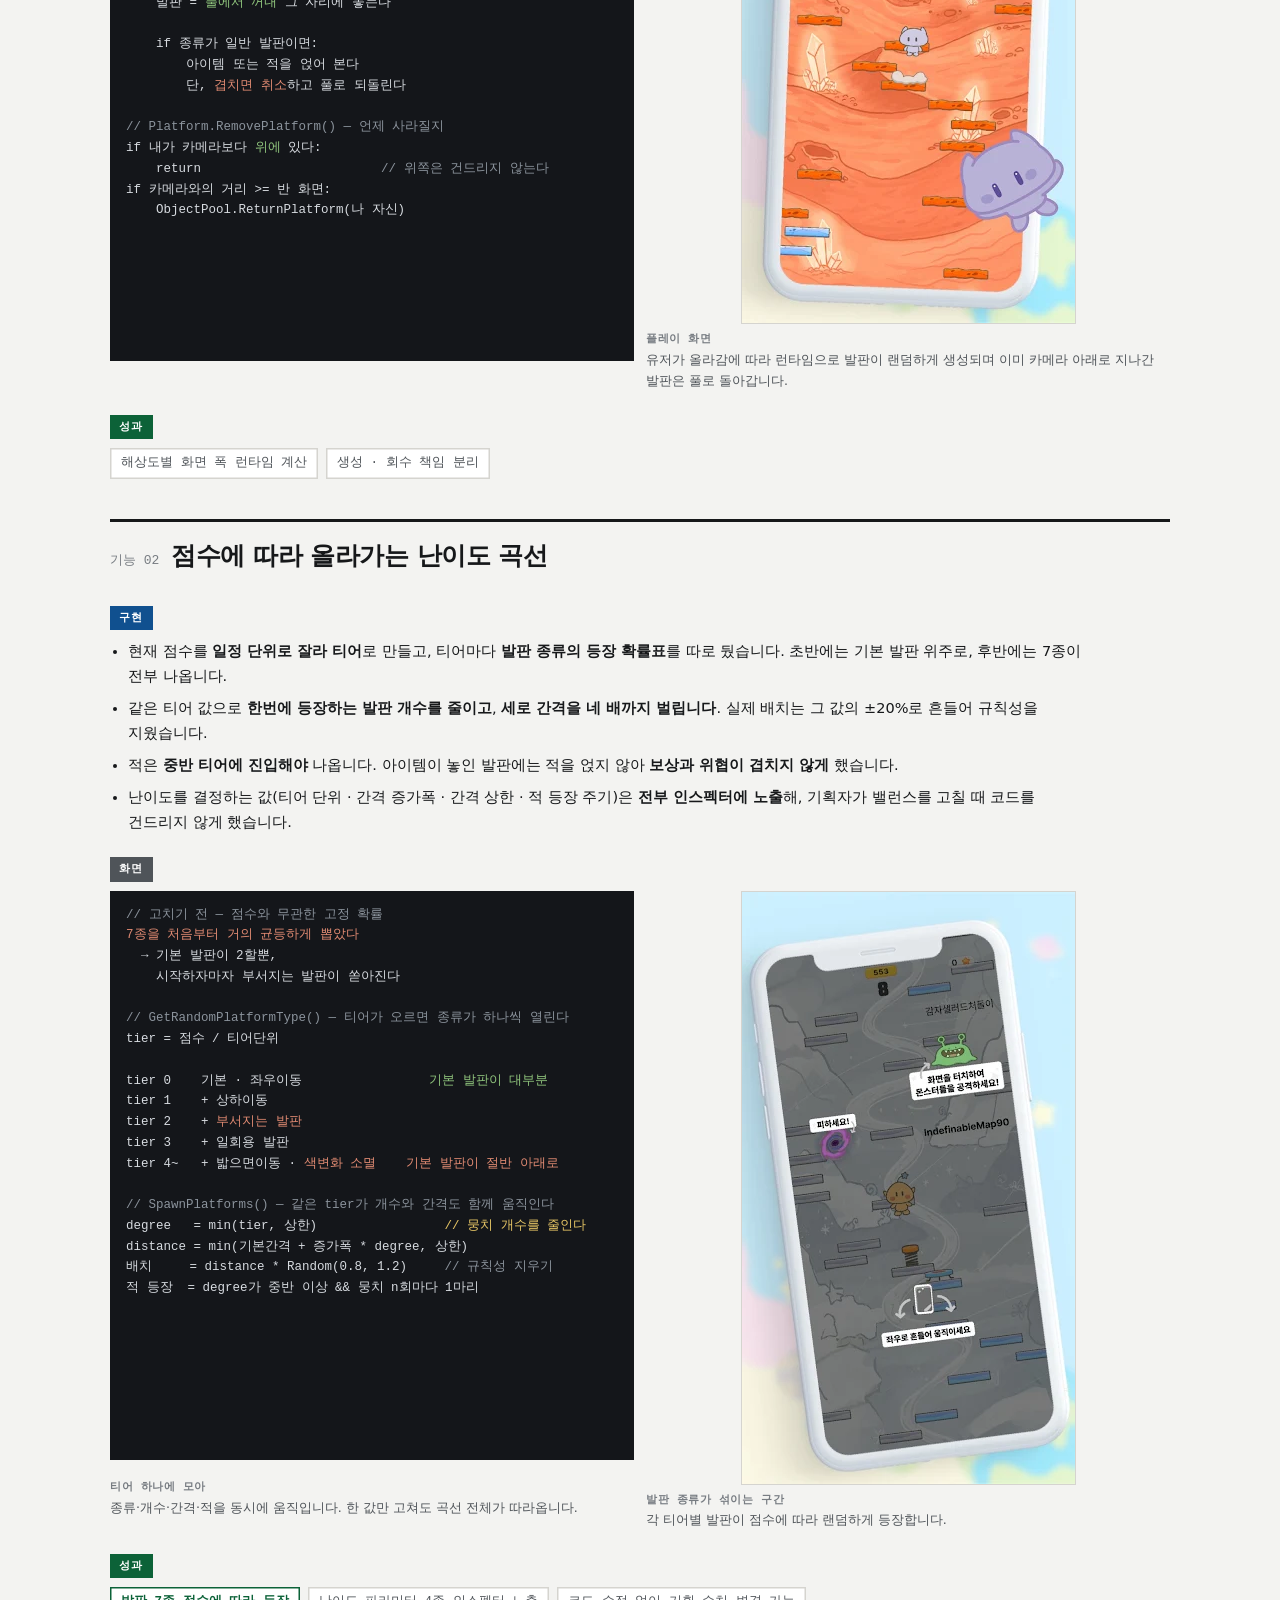
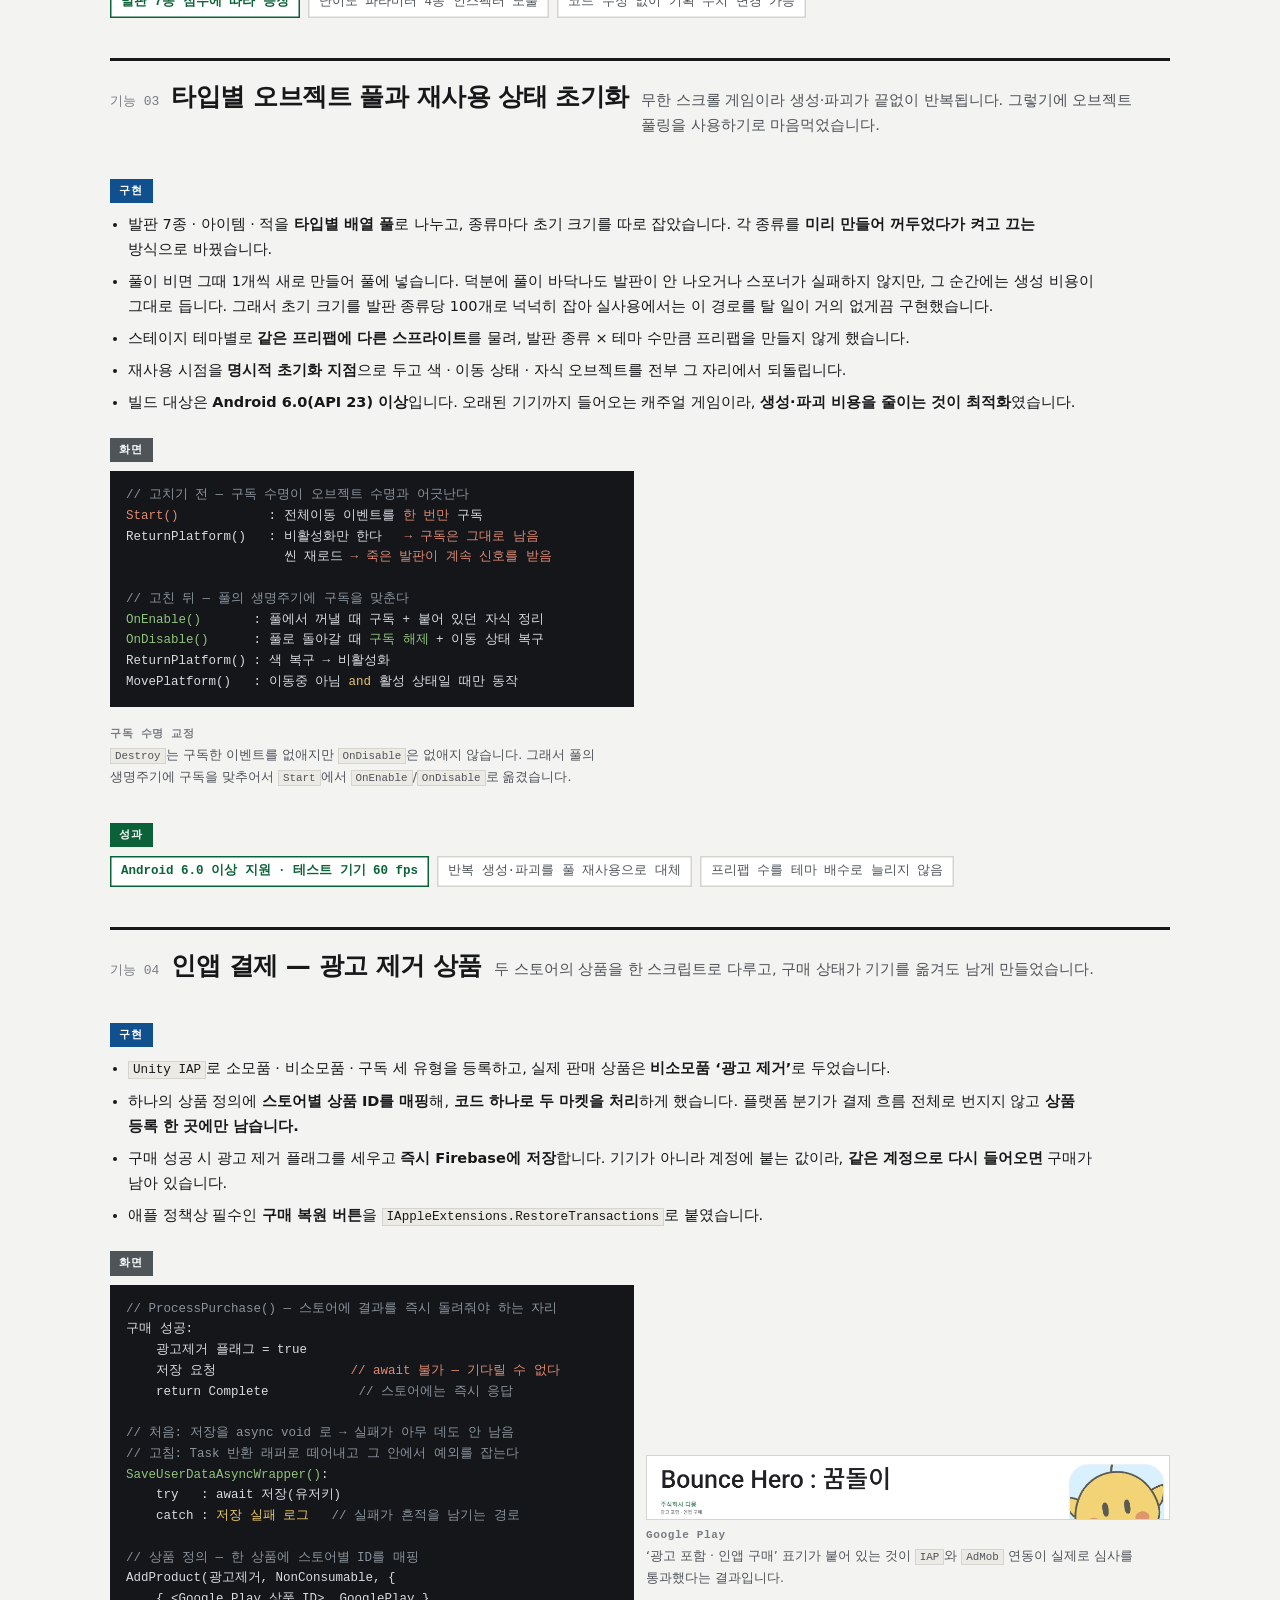
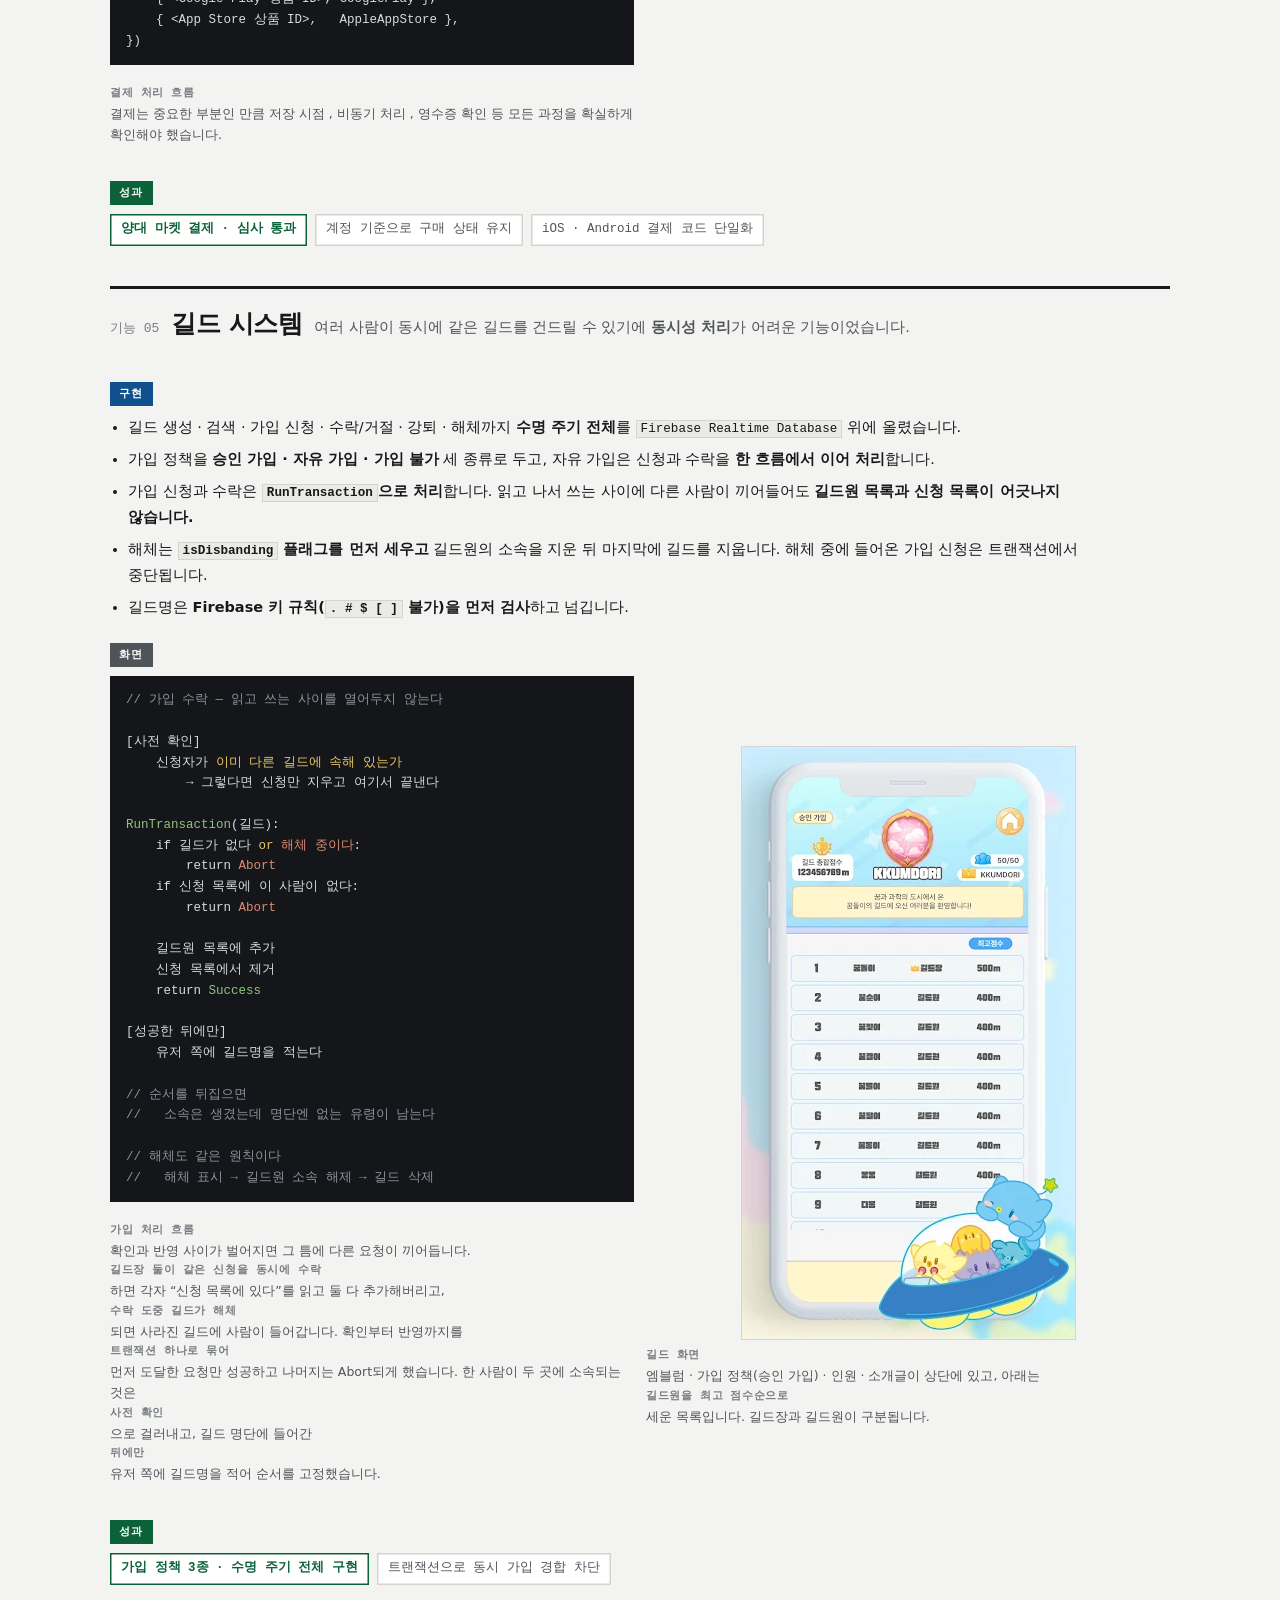
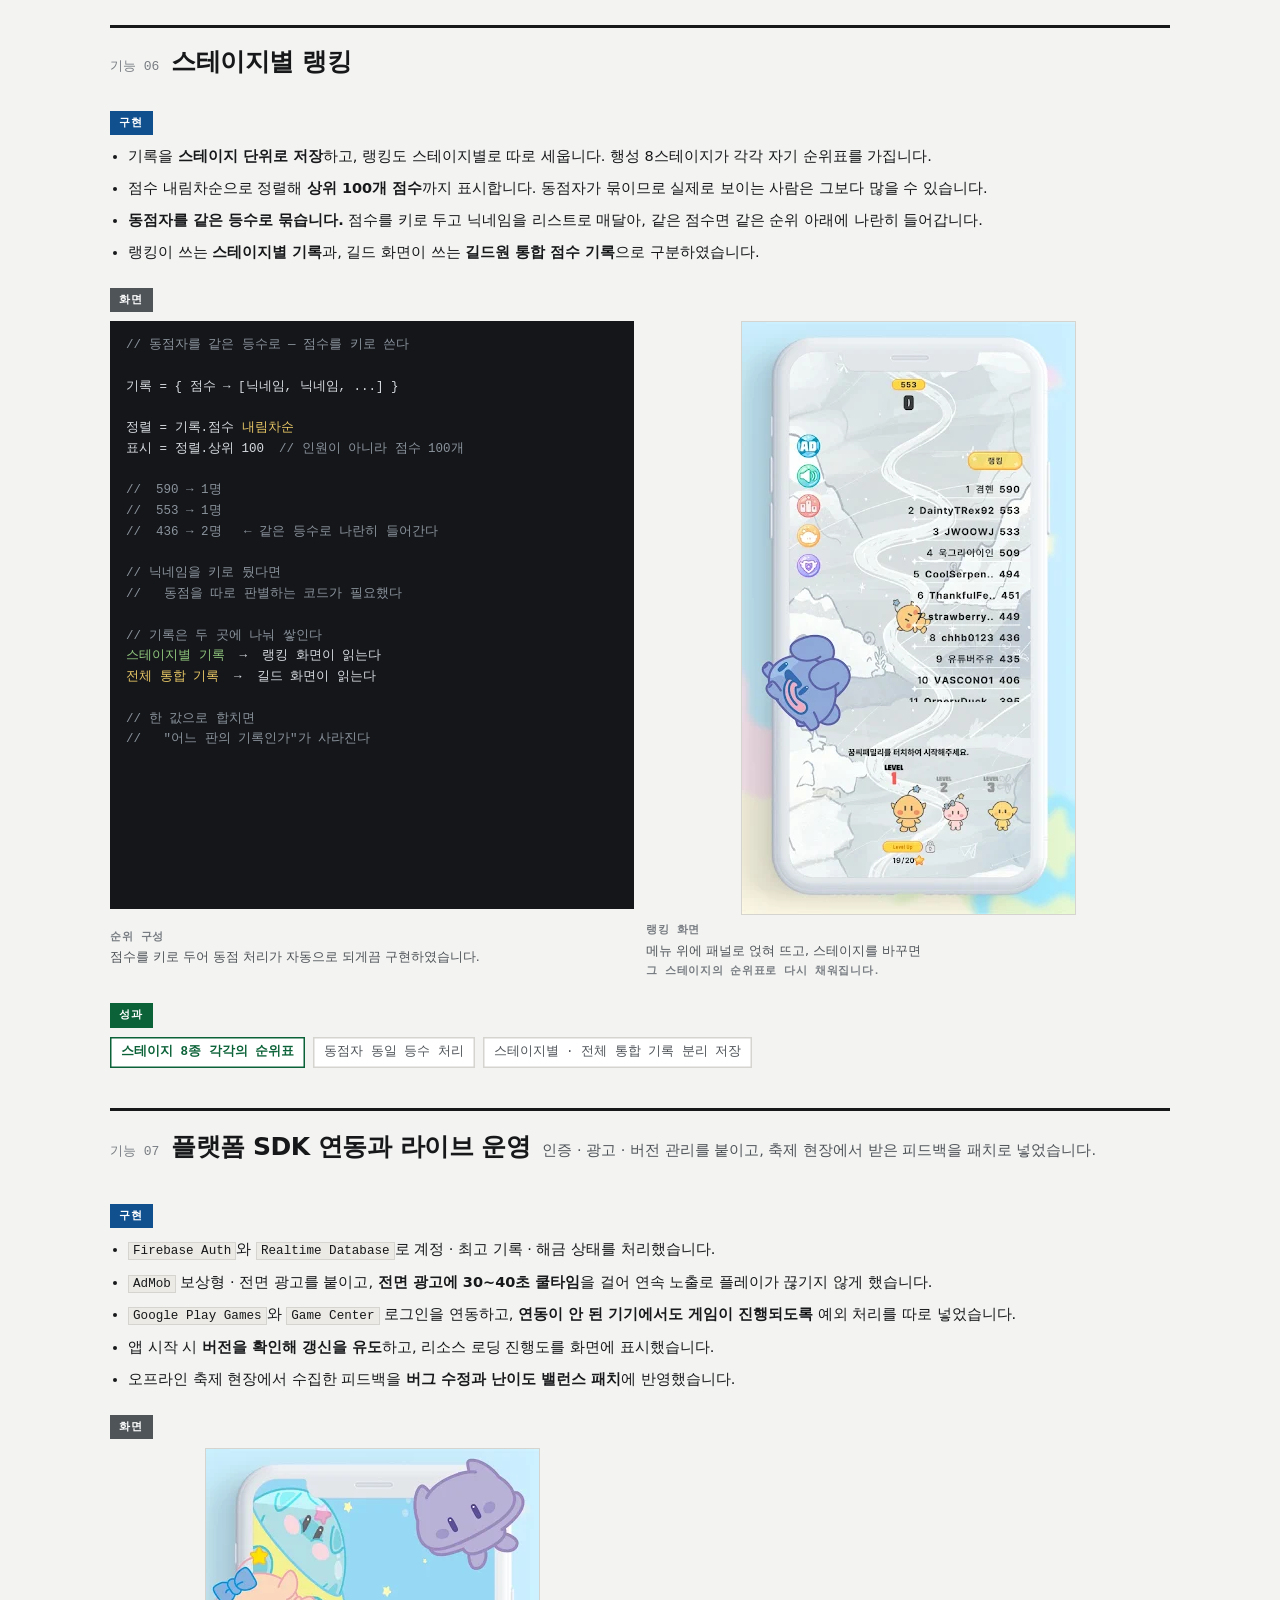
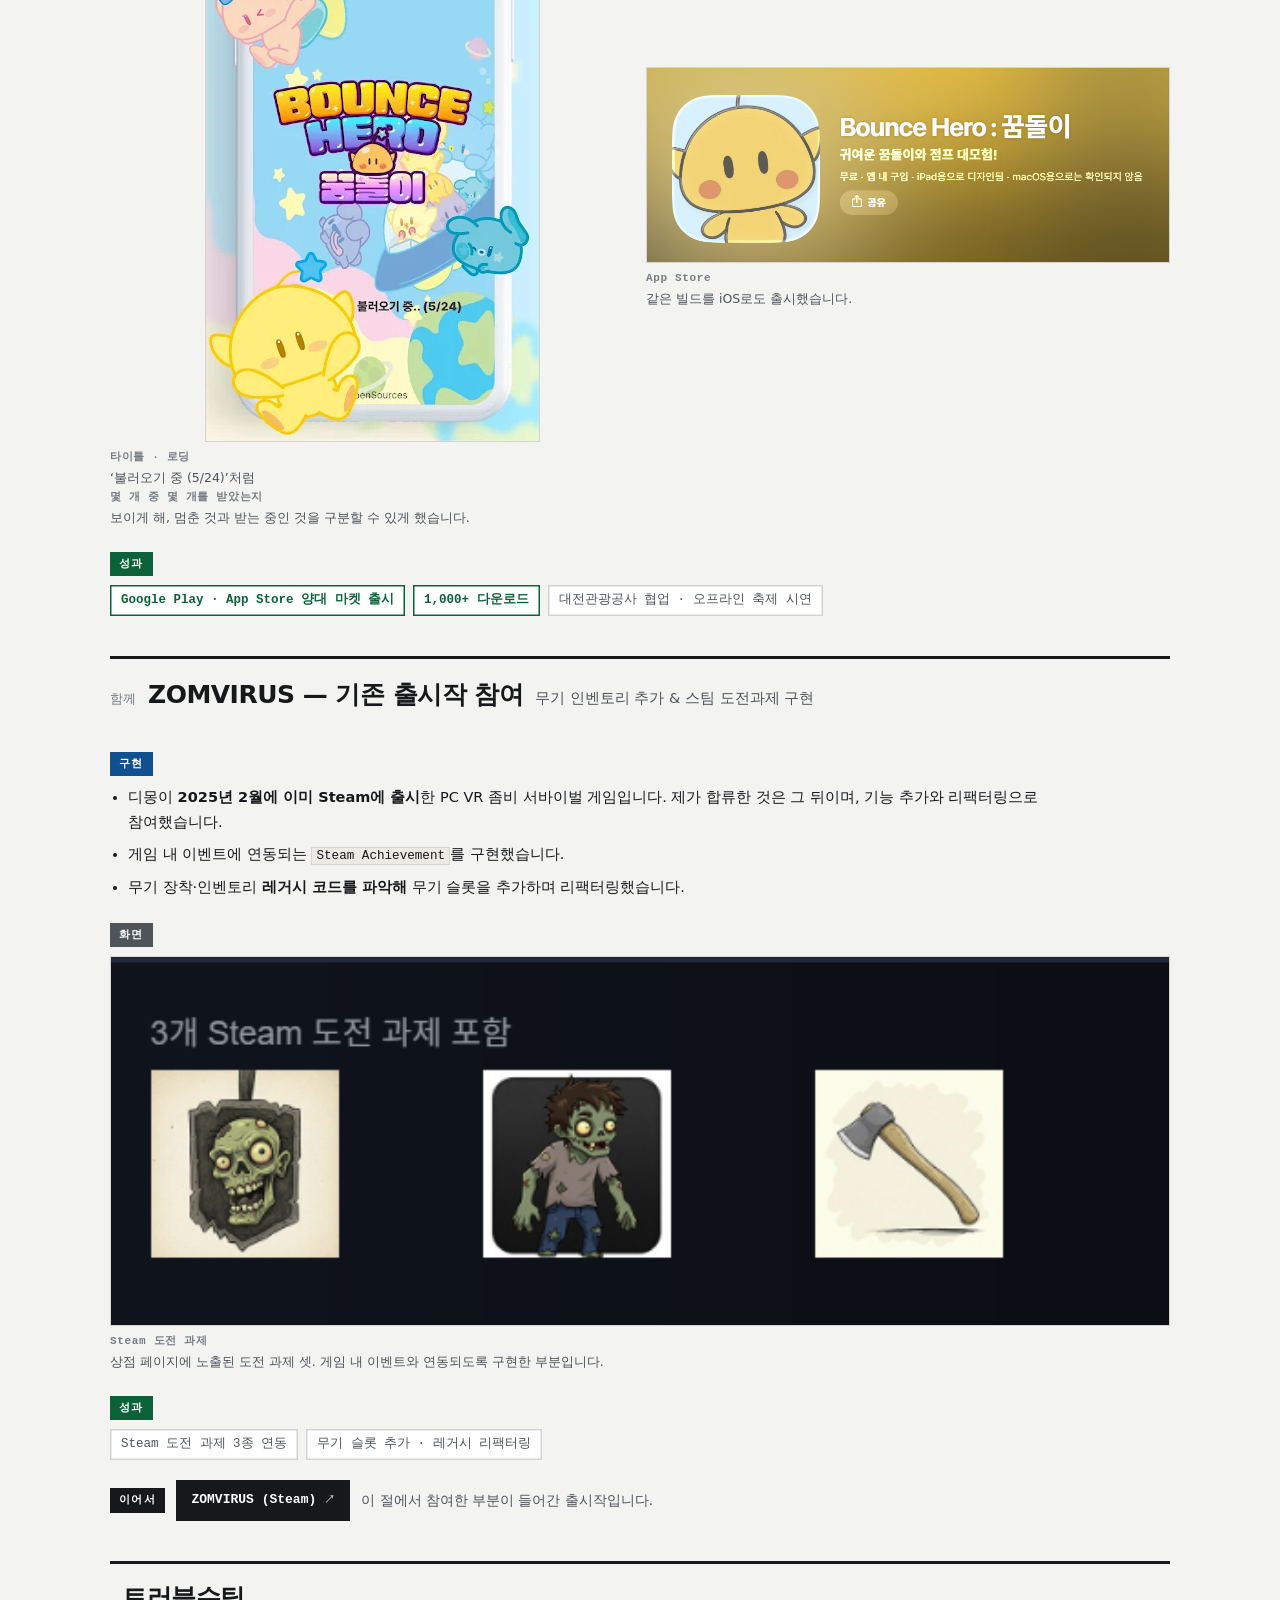
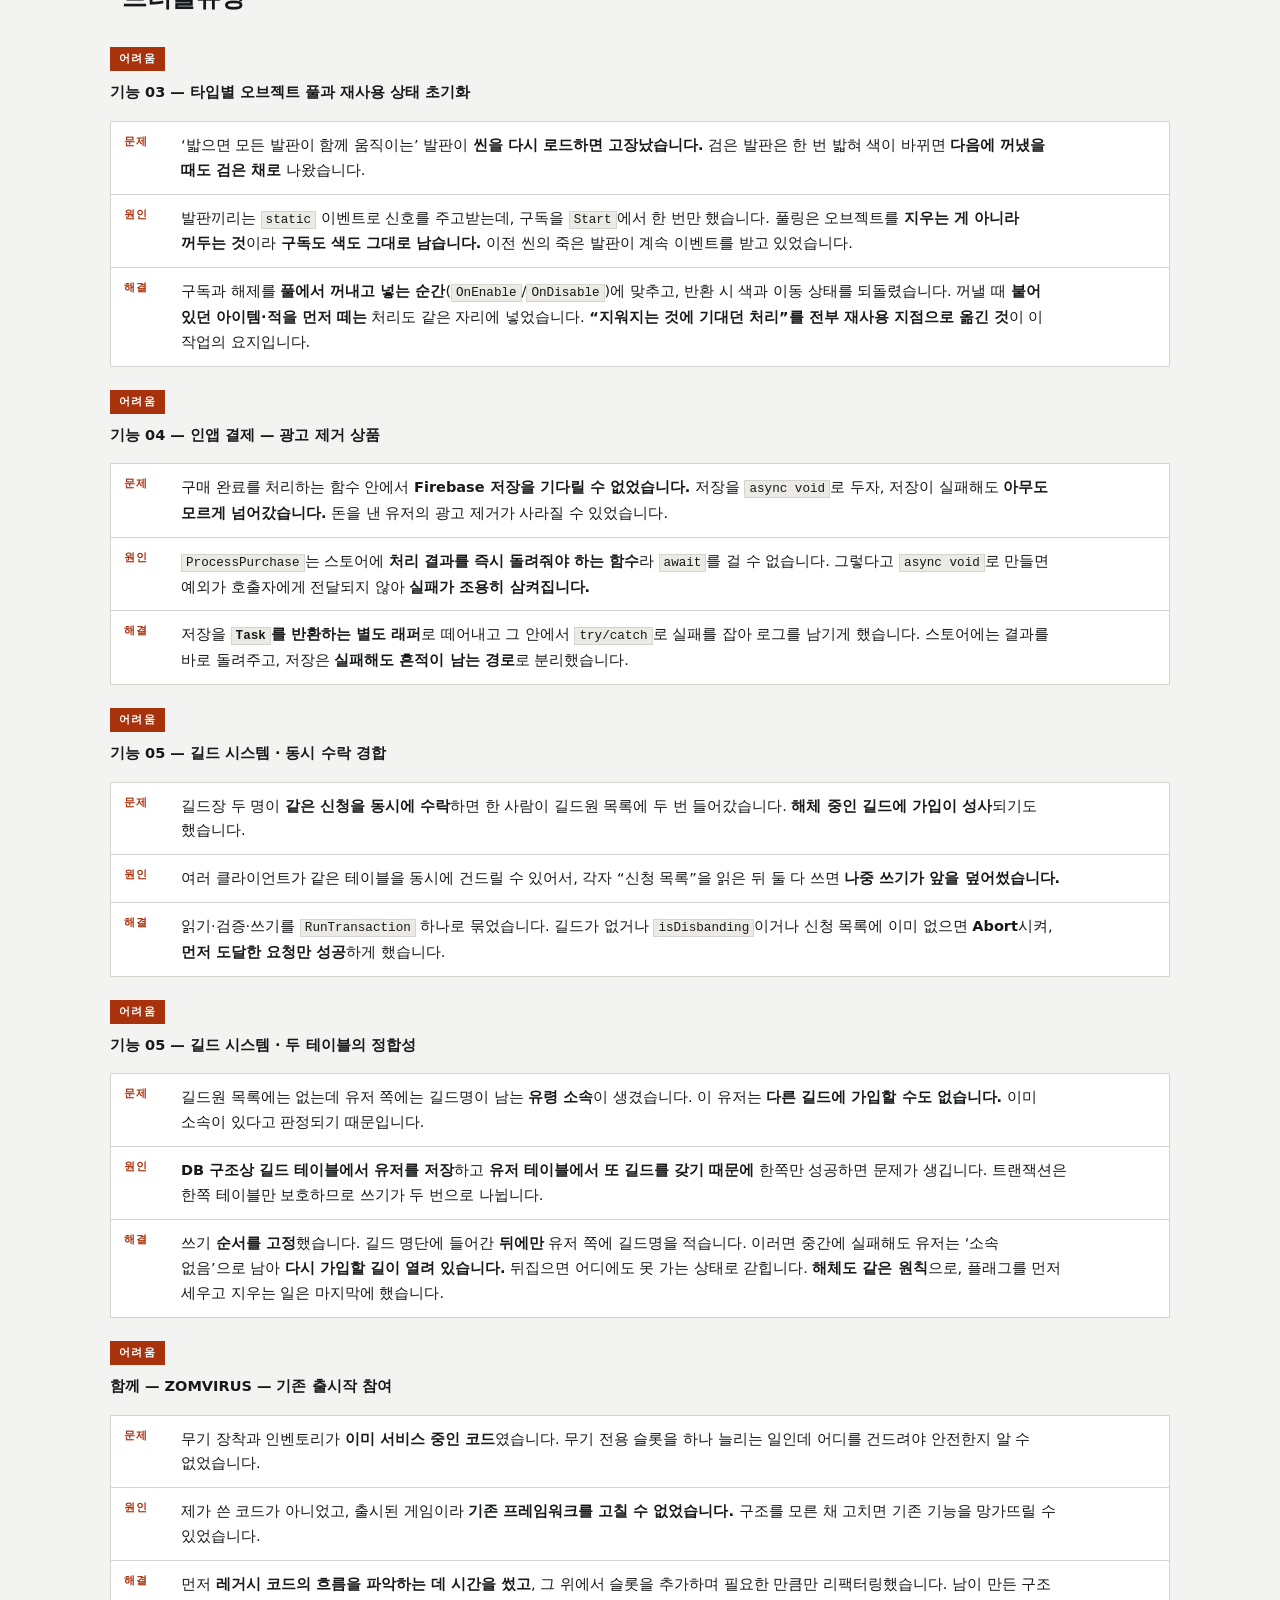
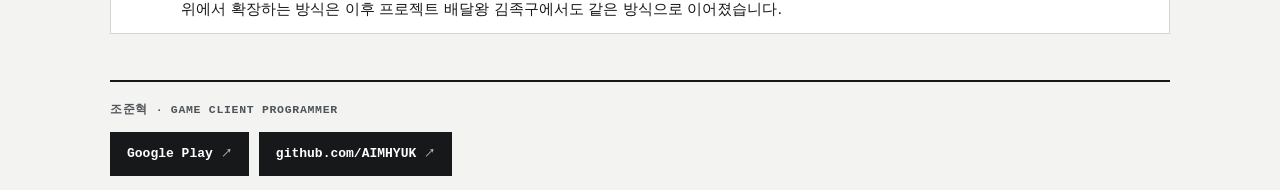
==== commit ae73dcb0: "스크린샷 8장 추가하고 검증한 수치로 본문 정정 촬영·삽입 - 썸네일 2장(miniosc, gas)으로 index 카드의 빈 칸을 없앰 - kingsejong 캐릭터 유지 2장 +" ====
--- a/projects/dmong.html
+++ b/projects/dmong.html
@@ -1,6 +1,5 @@
-﻿<!doctype html>
-<html lang="ko">
-<head>
+<!doctype html>
+<html lang="ko"><head>
 <meta charset="utf-8">
 <meta name="viewport" content="width=device-width, initial-scale=1">
 <title>Bounce Hero : 꿈돌이 — 조준혁 포트폴리오</title>
@@ -30,26 +29,23 @@
       <div><dt>장르</dt><dd>모바일 점프 액션 (무한 스크롤)</dd></div>
       <div><dt>엔진 · 언어</dt><dd>Unity · C#</dd></div>
       <div><dt>소속 · 규모</dt><dd>주식회사 디몽 인턴 · 사수와 2인 개발</dd></div>
-      <div><dt>담당</dt><dd>클라이언트 개발 · 2025.03–06 · <b>커밋 155 / 302</b></dd></div>
+      <div><dt>담당</dt><dd>클라이언트 개발 · 2025.03 ~ 06 </dd></div>
     </dl>
 
     <div class="about">
       <div>
         <h2>어떤 게임인가</h2>
-        <p>대전관광공사의 마스코트 <b>꿈돌이</b>가 발판을 밟고 위로 올라가는 캐주얼 점프 게임입니다.
-        위로 갈수록 발판이 줄고 멀어지고 험해지는, <b>끝이 없는 대신 점수로 겨루는</b> 구조입니다.
+        <p>대전관광공사의 마스코트 <b>꿈돌이</b>가 몬스터를 피해 발판을 밟고 위로 올라가는 캐주얼 점프 게임입니다.
         수성부터 해왕성까지 <b>행성 8스테이지</b>와 히든 맵이 있고, 스테이지마다 발판 리소스가 다릅니다.
-        대전관광공사와 협업한 프로젝트라 오프라인 축제 현장에서도 시연했습니다.</p>
-        <p>사수와 <b>둘이서 0부터 만든 게임</b>입니다. 3개월 동안 저장소에 남은 커밋 302개 중
-        <b>155개가 제 것</b>이고, 발판 생성기 · 난이도 곡선 · 오브젝트 풀 · 인앱 결제 ·
-        길드 · 랭킹은 제가 만들고 출시 뒤까지 고친 부분입니다.</p>
-        <p>기획이 정해진 상태에서 코드를 얹은 것이 아니라, 만들면서 문제를 발견하고
+        대전관광공사와 협업한 프로젝트라 오프라인 축제 현장에서도 시연하며 현장 피드백을 받을 수 있었습니다.</p>
+        <p>사수와 <b>함께 처음부터 만든 게임</b>입니다. 발판 생성기 · 난이도 곡선 · 오브젝트 풀 · 인앱 결제 ·
+        길드 · 랭킹은 제가 만들고 실제 라이브 운영을 하며 피드백을 받아 고쳤습니다.</p>
+        <p>기획이 정해진 상태에서 코드를 얹은 것이 아니라 애자일하게 만들면서 문제를 발견하고
         구조를 바꿔가며 완성했습니다. <b>실제 이용자에게 나간 제품을 처음부터 끝까지</b> 겪은 경험입니다.</p>
       </div>
       <figure>
         <img src="../assets/images/dmong/kkumdol-menu.webp" alt="꿈돌이 메뉴 화면. 눈 덮인 스테이지 배경에 여러 종류의 발판이 놓여 있고, 하단에 캐릭터 셋과 레벨 진행도가 보인다">
-        <figcaption>메뉴 화면. 스테이지를 고르면 배경과 캐릭터가 함께 바뀌고,
-        <b>배경에 깔린 발판이 그대로 그 스테이지의 발판 리소스</b>입니다.</figcaption>
+        <figcaption>메뉴 화면. 스테이지를 고르면 배경과 캐릭터, 그리고 발판 리소스가 함께 바뀝니다.</figcaption>
       </figure>
     </div>
   </header>
@@ -59,7 +55,7 @@
     <div class="feat-h">
       <span class="no">기능 01</span>
       <h2>끝없이 이어지는 발판 생성</h2>
-      <p class="one">카메라가 반 화면 올라갈 때마다 위쪽에 한 뭉치를 깔고, 아래로 벗어난 것은 발판 스스로 회수합니다.</p>
+      <p class="one"></p>
     </div>
 
     <div class="part p-impl">
@@ -67,14 +63,11 @@
       <ul>
         <li>카메라 <code>orthographicSize</code>와 <code>aspect</code>로 <b>화면 폭을 런타임에 계산</b>해,
         기기 해상도가 달라도 같은 밀도로 깔리게 했습니다.</li>
-        <li>카메라가 <b>임계선을 넘을 때마다 발판 30개를 한 뭉치</b>로 생성하고,
+        <li>카메라가 <b>임계선을 넘을 때마다 발판들을</b> 생성하고,
         임계선을 반 화면만큼 올립니다. 생성 지점이 카메라에서 한 화면 넘게 앞서가 있으면 건너뜁니다.</li>
         <li>회수는 스포너가 아니라 <b>발판 자신이 판단</b>합니다.
-        카메라보다 아래이고 반 화면 이상 멀어진 순간 풀로 돌아갑니다.
-        위쪽에 있는 발판은 아무리 멀어도 건드리지 않습니다.</li>
-        <li>발판을 놓은 자리에 아이템과 적을 이어서 얹되,
-        <code>Physics2D.OverlapCircleAll</code>로 <b>겹침을 먼저 확인</b>하고
-        겹치면 소환을 취소해 풀로 되돌립니다.</li>
+        카메라보다 아래이고 반 화면 이상 멀어진 순간 풀로 돌아갑니다.</li>
+        <li>아이템과 적은 발판 위에 생성되고  <code>Physics2D.OverlapCircleAll</code>로 <b>겹침을 먼저 확인해</b> 아이템/적이 겹치면 적을 풀로 되돌립니다. </li>
       </ul>
     </div>
 
@@ -105,33 +98,21 @@
     return                        <span class="c">// 위쪽은 건드리지 않는다</span>
 if 카메라와의 거리 &gt;= 반 화면:
     ObjectPool.ReturnPlatform(나 자신)</pre>
-          <p class="logcap"><b>생성과 회수 조건</b>둘을 한 곳에 두지 않은 것이 요점입니다.
-          스포너는 <b>언제 더 깔지</b>만 알고, <b>언제 사라질지</b>는 발판이 스스로 압니다.</p>
-        </figure>
-        <figure>
-          <img class="phone" src="../assets/images/dmong/kkumdol-play-cave.webp" alt="꿈돌이 플레이 화면. 동굴 배경에 발판이 위쪽으로 길게 이어지고 몬스터와 블랙홀이 발판 사이에 배치돼 있다">
-          <figcaption><b>플레이 화면</b>화면 위쪽으로 발판이 계속 이어집니다.
-          보이는 발판은 <b>실제로 존재하는 것의 일부일 뿐</b>이고, 아래로 지나간 것은 이미 풀로 돌아갔습니다.</figcaption>
-        </figure>
-      </div>
-    </div>
-
-    <div class="part p-trouble">
-      <h3>어려움</h3>
-      <dl class="tbl">
-        <div><dt>문제</dt><dd>확률대로 발판을 뽑다 보니 <b>부서지는 발판이 연달아 깔리는 구간</b>이 생겼습니다. 밟으면 사라지는 발판만 이어지면 더 올라갈 수단이 없어 <b>플레이가 그 자리에서 끊깁니다.</b></dd></div>
-        <div><dt>원인</dt><dd>발판을 <b>하나씩 독립적으로 뽑았기 때문</b>입니다. 한 장씩 보면 모두 정상 확률이지만, 뭉치 전체로 보면 &ldquo;올라갈 수 있는 길&rdquo;이 보장되지 않았습니다. 확률은 개별 발판의 성질이지 <b>경로의 성질이 아니었습니다.</b></dd></div>
-        <div><dt>해결</dt><dd>한 뭉치 안에 <b>부서지는 발판은 한 번만</b> 나오게 막고, 그 발판만은 다음 발판과의 간격을 <b>0.3~0.4로 좁게</b> 깔았습니다. 밟아서 사라져도 바로 위에 디딜 곳이 있게 만든 것입니다. 뽑기를 고치는 대신 <b>뽑은 결과를 배치에서 보정</b>했습니다.</dd></div>
-      </dl>
-    </div>
-
-    <div class="part p-result">
-      <h3>성과</h3>
-      <div class="res">
-        <span>발판 7종 · 뭉치당 30개 스트리밍</span>
+          <p class="logcap"></p>
+        </figure>
+        <figure>
+          <img class="phone" src="../assets/images/dmong/kkumdol-play-mars.webp" alt="꿈돌이 플레이 화면. 동굴 배경에 발판이 위쪽으로 길게 이어지고 몬스터와 블랙홀이 발판 사이에 배치돼 있다">
+          <figcaption><b>플레이 화면</b>유저가 올라감에 따라 런타임으로 발판이 랜덤하게 생성되며 이미 카메라 아래로 지나간 발판은 풀로 돌아갑니다.
+         </figcaption>
+        </figure>
+      </div>
+    </div>
+
+    <div class="part p-result">
+      <h3>성과</h3>
+      <div class="res">
         <span class="n">해상도별 화면 폭 런타임 계산</span>
-        <span class="n">생성 · 회수 책임 분리</span>
-      </div>
+        <span class="n">생성 · 회수 책임 분리</span></div>
     </div>
   </section>
 
@@ -140,7 +121,7 @@
     <div class="feat-h">
       <span class="no">기능 02</span>
       <h2>점수에 따라 올라가는 난이도 곡선</h2>
-      <p class="one">발판의 종류 · 개수 · 간격 · 적 등장을 전부 점수 하나에 물려 두었습니다.</p>
+      <p class="one"></p>
     </div>
 
     <div class="part p-impl">
@@ -148,12 +129,12 @@
       <ul>
         <li>현재 점수를 <b>일정 단위로 잘라 티어</b>로 만들고, 티어마다 <b>발판 종류의 등장 확률표</b>를 따로 뒀습니다.
         초반에는 기본 발판 위주로, 후반에는 7종이 전부 나옵니다.</li>
-        <li>같은 티어 값으로 <b>한 뭉치의 발판 개수를 줄이고</b>, <b>세로 간격을 네 배까지 벌립니다</b>.
+        <li>같은 티어 값으로 <b>한번에 등장하는 발판 개수를 줄이고</b>, <b>세로 간격을 네 배까지 벌립니다</b>.
         실제 배치는 그 값의 ±20%로 흔들어 규칙성을 지웠습니다.</li>
-        <li>적은 <b>중반 티어에 진입해야</b>, 그것도 뭉치 몇 회에 한 마리만 나옵니다.
+        <li>적은 <b>중반 티어에 진입해야</b> 나옵니다.
         아이템이 놓인 발판에는 적을 얹지 않아 <b>보상과 위협이 겹치지 않게</b> 했습니다.</li>
         <li>난이도를 결정하는 값(티어 단위 · 간격 증가폭 · 간격 상한 · 적 등장 주기)은
-        <b>전부 인스펙터에 노출</b>해, 밸런스를 고칠 때 코드를 건드리지 않게 했습니다.</li>
+        <b>전부 인스펙터에 노출</b>해, 기획자가 밸런스를 고칠 때 코드를 건드리지 않게 했습니다.</li>
       </ul>
     </div>
 
@@ -180,32 +161,23 @@
 distance = min(기본간격 + 증가폭 * degree, 상한)
 배치     = distance * Random(0.8, 1.2)     <span class="c">// 규칙성 지우기</span>
 적 등장  = degree가 중반 이상 &amp;&amp; 뭉치 n회마다 1마리</pre>
-          <p class="logcap"><b>난이도 구조</b>수치를 흩어 두지 않고 <b>티어 하나에 모아</b>
+          <p class="logcap"> <b>티어 하나에 모아</b>
           종류·개수·간격·적을 동시에 움직입니다. 한 값만 고쳐도 곡선 전체가 따라옵니다.</p>
         </figure>
         <figure>
-          <img class="phone" src="../assets/images/dmong/kkumdol-play-mars.webp" alt="꿈돌이 플레이 화면. 붉은 화성 배경에 회색·파란색·주황색 발판이 섞여 있고 블랙홀과 별 아이템이 함께 배치돼 있다">
-          <figcaption><b>발판 종류가 섞이는 구간</b>색이 다른 발판이 곧 다른 종류입니다.
-          위의 사다리가 실제 화면에서는 <b>색이 늘어나는 것</b>으로 보입니다.</figcaption>
-        </figure>
-      </div>
-    </div>
-
-    <div class="part p-trouble">
-      <h3>어려움</h3>
-      <dl class="tbl">
-        <div><dt>문제</dt><dd>처음에는 발판 종류를 <b>고정 확률로 균등하게</b> 뽑았습니다. 기본 발판이 20%밖에 나오지 않아, <b>시작하자마자 부서지는 발판과 일회용 발판이 쏟아졌습니다.</b></dd></div>
-        <div><dt>원인</dt><dd>발판 7종을 <b>&ldquo;구현된 기능&rdquo;으로 보고 똑같이 등장시킨 것</b>이 원인입니다. 플레이어는 조작을 익히는 중인데 게임은 처음부터 모든 패를 다 꺼내고 있었습니다. 종류가 늘어난 것과 난이도가 오르는 것을 같은 일로 취급했습니다.</dd></div>
-        <div><dt>해결</dt><dd>확률을 <b>점수 티어에 종속</b>시켜, 발판 종류가 <b>하나씩 순차적으로 해금</b>되도록 바꿨습니다. 이후 &ldquo;스폰 개수 증가&rdquo;, &ldquo;줄어드는 정도 감소&rdquo; 같은 튜닝 커밋으로 곡선을 여러 번 완만하게 다시 잡았습니다.</dd></div>
-      </dl>
-    </div>
-
-    <div class="part p-result">
-      <h3>성과</h3>
-      <div class="res">
-        <span>발판 7종 순차 해금 구조</span>
+          <img class="phone" src="../assets/images/dmong/kkumdol-play-cave.webp" alt="꿈돌이 플레이 화면. 붉은 화성 배경에 회색·파란색·주황색 발판이 섞여 있고 블랙홀과 별 아이템이 함께 배치돼 있다">
+          <figcaption><b>발판 종류가 섞이는 구간</b>각 티어별 발판이 점수에 따라 랜덤하게 등장합니다.
+   </figcaption>
+        </figure>
+      </div>
+    </div>
+
+    <div class="part p-result">
+      <h3>성과</h3>
+      <div class="res">
+        <span>발판 7종 점수에 따라 등장</span>
         <span class="n">난이도 파라미터 4종 인스펙터 노출</span>
-        <span class="n">밸런스 패치를 코드 수정 없이</span>
+        <span class="n">코드 수정 없이 기획 수치 변경 가능</span>
       </div>
     </div>
   </section>
@@ -215,7 +187,7 @@
     <div class="feat-h">
       <span class="no">기능 03</span>
       <h2>타입별 오브젝트 풀과 재사용 상태 초기화</h2>
-      <p class="one">무한 스크롤 게임이라 생성·파괴가 끝없이 반복됩니다. 풀은 처음부터 설계에 넣었고, 진짜 문제는 그다음이었습니다.</p>
+      <p class="one">무한 스크롤 게임이라 생성·파괴가 끝없이 반복됩니다. 그렇기에 오브젝트 풀링을 사용하기로 마음먹었습니다.</p>
     </div>
 
     <div class="part p-impl">
@@ -223,14 +195,13 @@
       <ul>
         <li>발판 7종 · 아이템 · 적을 <b>타입별 배열 풀</b>로 나누고, 종류마다 초기 크기를 따로 잡았습니다.
         각 종류를 <b>미리 만들어 꺼두었다가 켜고 끄는</b> 방식으로 바꿨습니다.</li>
-        <li>풀이 비면 그만큼만 새로 만들어 풀에 넣습니다. 초기 크기를 낮게 잡아도
-        <b>게임이 멈추지 않고 그만큼 늘어납니다.</b></li>
+        <li>풀이 비면 그때 1개씩 새로 만들어 풀에 넣습니다. 덕분에 풀이 바닥나도 발판이 안 나오거나 스포너가 실패하지 않지만, 그 순간에는 생성 비용이 그대로 듭니다. 그래서 초기 크기를 발판 종류당 100개로 넉넉히 잡아 실사용에서는 이 경로를 탈 일이 거의 없게끔 구현했습니다.</li>
         <li>스테이지 테마별로 <b>같은 프리팹에 다른 스프라이트</b>를 물려,
         발판 종류 × 테마 수만큼 프리팹을 만들지 않게 했습니다.</li>
         <li>재사용 시점을 <b>명시적 초기화 지점</b>으로 두고 색 · 이동 상태 · 자식 오브젝트를
         전부 그 자리에서 되돌립니다.</li>
         <li>빌드 대상은 <b>Android 6.0(API 23) 이상</b>입니다. 오래된 기기까지 들어오는 캐주얼 게임이라,
-        <b>생성·파괴 비용을 줄이는 것이 곧 돌아가는 기기의 폭</b>이었습니다.</li>
+        <b>생성·파괴 비용을 줄이는 것이 최적화</b>였습니다.</li>
       </ul>
     </div>
 
@@ -248,24 +219,10 @@
 <span class="ok">OnDisable()</span>      : 풀로 돌아갈 때 <span class="ok">구독 해제</span> + 이동 상태 복구
 ReturnPlatform() : 색 복구 → 비활성화
 MovePlatform()   : 이동중 아님 <span class="hi">and</span> 활성 상태일 때만 동작</pre>
-          <p class="logcap"><b>구독 수명 교정</b><code>Destroy</code>는 구독을 데려가지만
-          <b>비활성화는 데려가지 않습니다.</b> 수명 기준을 <code>Start</code>에서 <code>OnEnable</code>/<code>OnDisable</code>로 옮긴 것이 수정의 전부입니다.</p>
-        </figure>
-        <div class="need">
-          <b>촬영 권장 — 프로파일러</b>
-          <p>Unity Profiler에서 GC Alloc이 평탄하게 유지되는 구간.
-          남아 있다면 &ldquo;풀링이 실제로 효과가 있었다&rdquo;는 말의 가장 강한 증거입니다.</p>
-        </div>
-      </div>
-    </div>
-
-    <div class="part p-trouble">
-      <h3>어려움</h3>
-      <dl class="tbl">
-        <div><dt>문제</dt><dd>&lsquo;밟으면 모든 발판이 함께 움직이는&rsquo; 발판이 <b>씬을 다시 로드하면 고장났습니다.</b> 검은 발판은 한 번 밟혀 색이 바뀌면 <b>다음에 꺼냈을 때도 검은 채로</b> 나왔습니다.</dd></div>
-        <div><dt>원인</dt><dd>발판끼리는 <code>static</code> 이벤트로 신호를 주고받는데, 구독을 <code>Start</code>에서 한 번만 했습니다. 풀링은 오브젝트를 <b>지우는 게 아니라 꺼두는 것</b>이라 <b>구독도 색도 그대로 남습니다.</b> 이전 씬의 죽은 발판이 계속 이벤트를 받고 있었습니다.</dd></div>
-        <div><dt>해결</dt><dd>구독과 해제를 <b>풀에서 꺼내고 넣는 순간</b>(<code>OnEnable</code>/<code>OnDisable</code>)에 맞추고, 반환 시 색과 이동 상태를 되돌렸습니다. 꺼낼 때 <b>붙어 있던 아이템·적을 먼저 떼는</b> 처리도 같은 자리에 넣었습니다. <b>&ldquo;지워지는 것에 기대던 처리&rdquo;를 전부 재사용 지점으로 옮긴 것</b>이 이 작업의 요지입니다.</dd></div>
-      </dl>
+          <p class="logcap"><b>구독 수명 교정</b><code>Destroy</code>는 구독한 이벤트를 없애지만
+          <code>OnDisable</code>은 없애지 않습니다. 그래서 풀의 생명주기에 구독을 맞추어서 <code>Start</code>에서 <code>OnEnable</code>/<code>OnDisable</code>로 옮겼습니다.</p>
+        </figure>
+      </div>
     </div>
 
     <div class="part p-result">
@@ -292,7 +249,7 @@
         <li><code>Unity IAP</code>로 소모품 · 비소모품 · 구독 세 유형을 등록하고,
         실제 판매 상품은 <b>비소모품 &lsquo;광고 제거&rsquo;</b>로 두었습니다.</li>
         <li>하나의 상품 정의에 <b>스토어별 상품 ID를 매핑</b>해,
-        <b>코드 한 벌이 두 마켓을 처리</b>하게 했습니다.
+        <b>코드 하나로 두 마켓을 처리</b>하게 했습니다.
         플랫폼 분기가 결제 흐름 전체로 번지지 않고 <b>상품 등록 한 곳에만 남습니다.</b></li>
         <li>구매 성공 시 광고 제거 플래그를 세우고 <b>즉시 Firebase에 저장</b>합니다.
         기기가 아니라 계정에 붙는 값이라, <b>같은 계정으로 다시 들어오면</b> 구매가 남아 있습니다.</li>
@@ -322,8 +279,7 @@
     { &lt;Google Play 상품 ID&gt;, GooglePlay },
     { &lt;App Store 상품 ID&gt;,   AppleAppStore },
 })</pre>
-          <p class="logcap"><b>결제 처리 흐름</b>결제는 한 번에 완성되지 않았습니다.
-          저장 시점 · 비동기 처리 · 에디터 테스트 · 플랫폼 통합 순으로 <b>네 번 다시 손댔습니다.</b></p>
+          <p class="logcap"><b>결제 처리 흐름</b> 결제는 중요한 부분인 만큼 저장 시점 , 비동기 처리 , 영수증 확인 등 모든 과정을 확실하게 확인해야 했습니다.</p>
         </figure>
         <figure>
           <img src="../assets/images/dmong/kkumdol-googleplay.png" alt="Google Play 스토어의 Bounce Hero 꿈돌이 리스팅. 주식회사 디몽, 광고 포함 인앱 구매 표기">
@@ -333,15 +289,6 @@
       </div>
     </div>
 
-    <div class="part p-trouble">
-      <h3>어려움</h3>
-      <dl class="tbl">
-        <div><dt>문제</dt><dd>구매 완료를 처리하는 함수 안에서 <b>Firebase 저장을 기다릴 수 없었습니다.</b> 저장을 <code>async void</code>로 두자, 저장이 실패해도 <b>아무도 모르게 넘어갔습니다.</b> 돈을 낸 유저의 광고 제거가 사라질 수 있는 자리였습니다.</dd></div>
-        <div><dt>원인</dt><dd><code>ProcessPurchase</code>는 스토어에 <b>처리 결과를 즉시 돌려줘야 하는 함수</b>라 <code>await</code>를 걸 수 없습니다. 그렇다고 <code>async void</code>로 만들면 예외가 호출자에게 전달되지 않아 <b>실패가 조용히 삼켜집니다.</b></dd></div>
-        <div><dt>해결</dt><dd>저장을 <b><code>Task</code>를 반환하는 별도 래퍼</b>로 떼어내고 그 안에서 <code>try/catch</code>로 실패를 잡아 로그를 남기게 했습니다. 스토어에는 결과를 바로 돌려주고, 저장은 <b>실패해도 흔적이 남는 경로</b>로 분리했습니다.</dd></div>
-      </dl>
-    </div>
-
     <div class="part p-result">
       <h3>성과</h3>
       <div class="res">
@@ -357,7 +304,7 @@
     <div class="feat-h">
       <span class="no">기능 05</span>
       <h2>길드 시스템</h2>
-      <p class="one">여러 사람이 동시에 같은 길드를 건드립니다. 화면보다 <b>동시성</b>이 어려운 기능이었습니다.</p>
+      <p class="one">여러 사람이 동시에 같은 길드를 건드릴 수 있기에 <b>동시성 처리</b>가 어려운 기능이었습니다.</p>
     </div>
 
     <div class="part p-impl">
@@ -403,9 +350,12 @@
 
 <span class="c">// 해체도 같은 원칙이다</span>
 <span class="c">//   해체 표시 → 길드원 소속 해제 → 길드 삭제</span></pre>
-          <p class="logcap"><b>가입 처리 흐름</b>길드장이 수락을 누르는 그 사이에
-          같은 사람이 <b>다른 길드에 먼저 가입해 버릴 수 있습니다.</b>
-          한 사람이 두 곳에 소속되는 상태를 막는 것이 요점입니다.</p>
+          <p class="logcap"><b>가입 처리 흐름</b>확인과 반영 사이가 벌어지면 그 틈에 다른 요청이 끼어듭니다.
+          <b>길드장 둘이 같은 신청을 동시에 수락</b>하면 각자 &ldquo;신청 목록에 있다&rdquo;를 읽고 둘 다 추가해버리고,
+          <b>수락 도중 길드가 해체</b>되면 사라진 길드에 사람이 들어갑니다.
+          확인부터 반영까지를 <b>트랜잭션 하나로 묶어</b> 먼저 도달한 요청만 성공하고 나머지는 Abort되게 했습니다.
+          한 사람이 두 곳에 소속되는 것은 <b>사전 확인</b>으로 걸러내고,
+          길드 명단에 들어간 <b>뒤에만</b> 유저 쪽에 길드명을 적어 순서를 고정했습니다.</p>
         </figure>
         <figure>
           <img class="phone" src="../assets/images/dmong/kkumdol-guild.webp" alt="꿈돌이 길드 화면. 상단에 길드 엠블럼과 종합 점수, 인원 50/50 표기가 있고 아래에 길드원 목록이 최고 점수순으로 나열돼 있다">
@@ -415,21 +365,11 @@
       </div>
     </div>
 
-    <div class="part p-trouble">
-      <h3>어려움</h3>
-      <dl class="tbl">
-        <div><dt>문제</dt><dd>길드 화면에서 <b>길드원 전원이 같은 점수로 표시됐습니다.</b> 그것도 하필 <b>내 점수</b>였습니다. 닉네임은 각자 제대로 나오는데 점수만 전부 같았습니다.</dd></div>
-        <div><dt>원인</dt><dd>목록을 그리면서 닉네임은 <b>길드원의 ID로 조회</b>했는데, 점수는 <b>이미 메모리에 있던 내 데이터에서 꺼내 쓰고 있었습니다.</b> 눈앞에 값이 있으니 가져다 쓴 것인데, 그 값은 <b>&lsquo;누군가의 점수&rsquo;가 아니라 &lsquo;내 점수&rsquo;</b>였습니다. 닉네임이 정상이라 화면만 봐서는 원인이 점수 쪽이라는 게 드러나지 않았습니다.</dd></div>
-        <div><dt>해결</dt><dd>점수도 <b>길드원 ID로 각자 조회</b>하게 바꿨습니다. 대신 정확해진 대가로 <b>한 명당 왕복이 두 번</b>이 됐습니다. 그래서 가입 신청 목록 쪽은 <b>유저 데이터를 한 번에 받아 로컬에서 맞추는</b> 방식으로 따로 처리해, 인원수와 무관하게 왕복 두 번으로 끝나게 했습니다.</dd></div>
-      </dl>
-    </div>
-
     <div class="part p-result">
       <h3>성과</h3>
       <div class="res">
         <span>가입 정책 3종 · 수명 주기 전체 구현</span>
         <span class="n">트랜잭션으로 동시 가입 경합 차단</span>
-        <span class="n">신청 목록 조회 왕복을 N회 → 2회</span>
       </div>
     </div>
   </section>
@@ -439,7 +379,7 @@
     <div class="feat-h">
       <span class="no">기능 06</span>
       <h2>스테이지별 랭킹</h2>
-      <p class="one">전체 하나가 아니라 <b>스테이지마다 따로</b>입니다. 기록도 두 종류로 나눠 저장했습니다.</p>
+      <p class="one"></p>
     </div>
 
     <div class="part p-impl">
@@ -451,9 +391,8 @@
         동점자가 묶이므로 실제로 보이는 사람은 그보다 많을 수 있습니다.</li>
         <li><b>동점자를 같은 등수로 묶습니다.</b> 점수를 키로 두고 닉네임을 리스트로 매달아,
         같은 점수면 같은 순위 아래에 나란히 들어갑니다.</li>
-        <li>기록을 <b>두 종류로 나눠 저장</b>합니다. 랭킹이 쓰는 <b>스테이지별 기록</b>과,
-        길드 화면이 쓰는 <b>전체 통합 최고 기록</b>은 서로 다른 값입니다.
-        한 값으로 둘 다 감당하려 하면 <b>&ldquo;어느 스테이지의 기록인가&rdquo;가 사라집니다.</b></li>
+        <li>랭킹이 쓰는 <b>스테이지별 기록</b>과,
+        길드 화면이 쓰는 <b>길드원 통합 점수 기록</b>으로 구분하였습니다. </li>
       </ul>
     </div>
 
@@ -481,25 +420,14 @@
 
 <span class="c">// 한 값으로 합치면</span>
 <span class="c">//   "어느 판의 기록인가"가 사라진다</span></pre>
-          <p class="logcap"><b>순위 구성</b>점수를 키로 두면
-          <b>동점 처리가 자료구조에서 저절로 풀립니다.</b> 정렬만 하면 끝입니다.</p>
+          <p class="logcap"><b>순위 구성</b>점수를 키로 두어 동점 처리가 자동으로 되게끔 구현하였습니다.</p>
         </figure>
         <figure>
           <img class="phone" src="../assets/images/dmong/kkumdol-ranking.webp" alt="꿈돌이 랭킹 화면. 1위부터 11위까지 닉네임과 점수가 나열돼 있고 7위 자리에 캐릭터 아이콘이 표시돼 있다">
           <figcaption><b>랭킹 화면</b>메뉴 위에 패널로 얹혀 뜨고,
-          스테이지를 바꾸면 <b>그 스테이지의 순위표로 다시 채워집니다.</b>
-          떠다니는 캐릭터는 사수가 넣은 연출입니다.</figcaption>
-        </figure>
-      </div>
-    </div>
-
-    <div class="part p-trouble">
-      <h3>어려움</h3>
-      <dl class="tbl">
-        <div><dt>미작성</dt><dd>이 기능의 트러블슈팅은 아직 정리하지 않았습니다.
-        <b>랭킹에서 막혔던 것</b>(기록 갱신 시점, 목록 100개 그리는 비용, 해상도별 UI 배치,
-        닉네임 처리 등)이 있었다면 문제 / 원인 / 해결 세 칸에 맞춰 알려주시면 채웁니다.</dd></div>
-      </dl>
+          스테이지를 바꾸면 <b>그 스테이지의 순위표로 다시 채워집니다.</b></figcaption>
+        </figure>
+      </div>
     </div>
 
     <div class="part p-result">
@@ -548,15 +476,6 @@
       </div>
     </div>
 
-    <div class="part p-trouble">
-      <h3>어려움</h3>
-      <dl class="tbl">
-        <div><dt>문제</dt><dd>Google Play Games · Game Center <b>로그인이 안 되는 기기</b>가 있었습니다. 그런데 로그인 실패가 곧 <b>게임 진입 실패</b>로 이어졌습니다. 순위를 못 보는 정도가 아니라 아예 플레이를 못 했습니다.</dd></div>
-        <div><dt>원인</dt><dd>로그인 성공을 <b>이후 흐름의 전제로 깔아 둔 것</b>이 원인입니다. 계정 연동은 <b>있으면 좋은 기능</b>인데 코드에서는 <b>필수 경로</b>에 놓여 있었습니다.</dd></div>
-        <div><dt>해결</dt><dd>로그인 실패를 <b>정상적인 분기 중 하나</b>로 다시 정의하고, 실패해도 로컬 데이터로 게임이 진행되게 했습니다. <b>저장소에 남은 마지막 커밋이 이 예외 처리</b>입니다.</dd></div>
-      </dl>
-    </div>
-
     <div class="part p-result">
       <h3>성과</h3>
       <div class="res">
@@ -572,7 +491,7 @@
     <div class="feat-h">
       <span class="no">함께</span>
       <h2>ZOMVIRUS — 기존 출시작 참여</h2>
-      <p class="one">같은 인턴십에서 참여한 두 번째 프로젝트입니다. 신규 출시가 아닙니다.</p>
+      <p class="one">무기 인벤토리 추가 &amp; 스팀 도전과제 구현</p>
     </div>
 
     <div class="part p-impl">
@@ -595,46 +514,103 @@
       </div>
     </div>
 
+    <div class="part p-result">
+      <h3>성과</h3>
+      <div class="res">
+        <span class="n">Steam 도전 과제 3종 연동</span>
+        <span class="n">무기 슬롯 추가 · 레거시 리팩터링</span>
+      </div>
+    </div>
+    <div class="part p-next">
+      <h3>이어서</h3>
+      <a href="https://store.steampowered.com/app/3222270/ZOMVIRUS/" target="_blank" rel="noreferrer">ZOMVIRUS (Steam)</a>
+      <span class="why">이 절에서 참여한 부분이 들어간 출시작입니다.</span>
+    </div>
+  </section>
+
+  <!-- ══════ 트러블슈팅 ══════ -->
+  <section class="feat" id="trouble">
+    <div class="feat-h">
+      <span class="no"></span>
+      <h2>트러블슈팅</h2>
+      <p class="one"></p>
+    </div>
+
     <div class="part p-trouble">
       <h3>어려움</h3>
+      <p><b>기능 03 — 타입별 오브젝트 풀과 재사용 상태 초기화</b></p>
       <dl class="tbl">
-        <div><dt>문제</dt><dd>무기 장착과 인벤토리가 <b>이미 서비스 중인 코드</b>였습니다. 슬롯을 하나 늘리는 일인데 어디를 건드려야 안전한지 알 수 없었습니다.</dd></div>
-        <div><dt>원인</dt><dd>제가 쓴 코드가 아니었고, 출시된 게임이라 <b>되돌리기 비용이 큽니다.</b> 구조를 모른 채 고치면 기존 동작을 깨뜨립니다.</dd></div>
-        <div><dt>해결</dt><dd>먼저 <b>레거시 코드의 흐름을 파악하는 데 시간을 썼고</b>, 그 위에서 슬롯을 추가하며 필요한 만큼만 리팩터링했습니다. 남이 만든 구조 위에서 확장하는 방식은 이후 배달왕에서도 같은 방식으로 이어졌습니다.</dd></div>
+        <div><dt>문제</dt><dd>&lsquo;밟으면 모든 발판이 함께 움직이는&rsquo; 발판이 <b>씬을 다시 로드하면 고장났습니다.</b> 검은 발판은 한 번 밟혀 색이 바뀌면 <b>다음에 꺼냈을 때도 검은 채로</b> 나왔습니다.</dd></div>
+        <div><dt>원인</dt><dd>발판끼리는 <code>static</code> 이벤트로 신호를 주고받는데, 구독을 <code>Start</code>에서 한 번만 했습니다. 풀링은 오브젝트를 <b>지우는 게 아니라 꺼두는 것</b>이라 <b>구독도 색도 그대로 남습니다.</b> 이전 씬의 죽은 발판이 계속 이벤트를 받고 있었습니다.</dd></div>
+        <div><dt>해결</dt><dd>구독과 해제를 <b>풀에서 꺼내고 넣는 순간</b>(<code>OnEnable</code>/<code>OnDisable</code>)에 맞추고, 반환 시 색과 이동 상태를 되돌렸습니다. 꺼낼 때 <b>붙어 있던 아이템·적을 먼저 떼는</b> 처리도 같은 자리에 넣었습니다. <b>&ldquo;지워지는 것에 기대던 처리&rdquo;를 전부 재사용 지점으로 옮긴 것</b>이 이 작업의 요지입니다.</dd></div>
       </dl>
     </div>
 
-    <div class="part p-result">
-      <h3>성과</h3>
-      <div class="res">
-        <span class="n">Steam 도전 과제 3종 연동</span>
-        <span class="n">무기 슬롯 추가 · 레거시 리팩터링</span>
-      </div>
+    <div class="part p-trouble">
+      <h3>어려움</h3>
+      <p><b>기능 04 — 인앱 결제 — 광고 제거 상품</b></p>
+      <dl class="tbl">
+        <div><dt>문제</dt><dd>구매 완료를 처리하는 함수 안에서 <b>Firebase 저장을 기다릴 수 없었습니다.</b> 저장을 <code>async void</code>로 두자, 저장이 실패해도 <b>아무도 모르게 넘어갔습니다.</b> 돈을 낸 유저의 광고 제거가 사라질 수 있었습니다.</dd></div>
+        <div><dt>원인</dt><dd><code>ProcessPurchase</code>는 스토어에 <b>처리 결과를 즉시 돌려줘야 하는 함수</b>라 <code>await</code>를 걸 수 없습니다. 그렇다고 <code>async void</code>로 만들면 예외가 호출자에게 전달되지 않아 <b>실패가 조용히 삼켜집니다.</b></dd></div>
+        <div><dt>해결</dt><dd>저장을 <b><code>Task</code>를 반환하는 별도 래퍼</b>로 떼어내고 그 안에서 <code>try/catch</code>로 실패를 잡아 로그를 남기게 했습니다. 스토어에는 결과를 바로 돌려주고, 저장은 <b>실패해도 흔적이 남는 경로</b>로 분리했습니다.</dd></div>
+      </dl>
+    </div>
+
+    <div class="part p-trouble">
+      <h3>어려움</h3>
+      <p><b>기능 05 — 길드 시스템 · 동시 수락 경합</b></p>
+      <dl class="tbl">
+        <div><dt>문제</dt><dd>길드장 두 명이 <b>같은 신청을 동시에 수락</b>하면 한 사람이 길드원 목록에 두 번 들어갔습니다. <b>해체 중인 길드에 가입이 성사</b>되기도 했습니다.</dd></div>
+        <div><dt>원인</dt><dd>여러 클라이언트가 같은 테이블을 동시에 건드릴 수 있어서, 각자 &ldquo;신청 목록&rdquo;을 읽은 뒤 둘 다 쓰면 <b>나중 쓰기가 앞을 덮어썼습니다.</b></dd></div>
+        <div><dt>해결</dt><dd>읽기·검증·쓰기를 <code>RunTransaction</code> 하나로 묶었습니다. 길드가 없거나 <code>isDisbanding</code>이거나 신청 목록에 이미 없으면 <b>Abort</b>시켜, <b>먼저 도달한 요청만 성공</b>하게 했습니다.</dd></div>
+      </dl>
+    </div>
+
+    <div class="part p-trouble">
+      <h3>어려움</h3>
+      <p><b>기능 05 — 길드 시스템 · 두 테이블의 정합성</b></p>
+      <dl class="tbl">
+        <div><dt>문제</dt><dd>길드원 목록에는 없는데 유저 쪽에는 길드명이 남는 <b>유령 소속</b>이 생겼습니다. 이 유저는 <b>다른 길드에 가입할 수도 없습니다.</b> 이미 소속이 있다고 판정되기 때문입니다.</dd></div>
+        <div><dt>원인</dt><dd><b>DB 구조상 길드 테이블에서 유저를 저장</b>하고 <b>유저 테이블에서 또 길드를 갖기 때문에</b> 한쪽만 성공하면 문제가 생깁니다. 트랜잭션은 한쪽 테이블만 보호하므로 쓰기가 두 번으로 나뉩니다.</dd></div>
+        <div><dt>해결</dt><dd>쓰기 <b>순서를 고정</b>했습니다. 길드 명단에 들어간 <b>뒤에만</b> 유저 쪽에 길드명을 적습니다. 이러면 중간에 실패해도 유저는 &lsquo;소속 없음&rsquo;으로 남아 <b>다시 가입할 길이 열려 있습니다.</b> 뒤집으면 어디에도 못 가는 상태로 갇힙니다. <b>해체도 같은 원칙</b>으로, 플래그를 먼저 세우고 지우는 일은 마지막에 했습니다.</dd></div>
+      </dl>
+    </div>
+
+    <div class="part p-trouble">
+      <h3>어려움</h3>
+      <p><b>함께 — ZOMVIRUS — 기존 출시작 참여</b></p>
+      <dl class="tbl">
+        <div><dt>문제</dt><dd>무기 장착과 인벤토리가 <b>이미 서비스 중인 코드</b>였습니다. 무기 전용 슬롯을 하나 늘리는 일인데 어디를 건드려야 안전한지 알 수 없었습니다.</dd></div>
+        <div><dt>원인</dt><dd>제가 쓴 코드가 아니었고, 출시된 게임이라 <b>기존 프레임워크를 고칠 수 없었습니다.</b> 구조를 모른 채 고치면 기존 기능을 망가뜨릴 수 있었습니다.</dd></div>
+        <div><dt>해결</dt><dd>먼저 <b>레거시 코드의 흐름을 파악하는 데 시간을 썼고</b>, 그 위에서 슬롯을 추가하며 필요한 만큼만 리팩터링했습니다. 남이 만든 구조 위에서 확장하는 방식은 이후 프로젝트 배달왕 김족구에서도 같은 방식으로 이어졌습니다.</dd></div>
+      </dl>
     </div>
   </section>
 
   <!-- ══════ 마무리 ══════ -->
-  <div class="close">
-    <h2>범위와 한계</h2>
-    <p>꿈돌이는 <b>사수와 둘이 0부터 만들어 출시</b>한 신규 개발입니다.
-    위의 기능 01–06은 제가 설계하고 구현한 뒤 출시 이후까지 고친 부분이고,
-    <b>아트 리소스와 일부 UI · 광고 설정은 사수의 작업</b>입니다.
-    발판 스포너의 화면 밖 이탈 방지 수정과 테마 리소스 적용처럼
-    <b>사수가 제 코드 위에 얹은 수정도 있습니다.</b>
-    화면 이미지는 <b>스토어에 게시된 공식 스크린샷</b>입니다.</p>
-    <p>ZOMVIRUS는 제가 합류하기 전인 <b>2025년 2월에 이미 출시돼 있던 게임</b>에
-    기능 추가와 리팩터링으로 참여한 것이라 출시 실적으로 세지 않습니다.
-    두 프로젝트 모두 제 담당은 클라이언트 구현입니다.</p>
-  </div>
 
   <div class="foot">
     <span>조준혁 · GAME CLIENT PROGRAMMER</span>
     <a href="https://play.google.com/store/apps/details?id=com.Dmong.Project_Jump&amp;hl=ko" target="_blank" rel="noreferrer">Google Play</a>
-    <a href="https://store.steampowered.com/app/3222270/ZOMVIRUS/" target="_blank" rel="noreferrer">ZOMVIRUS (Steam)</a>
     <a href="https://github.com/AIMHYUK" target="_blank" rel="noreferrer">github.com/AIMHYUK</a>
   </div>
 
 </main>
 
-</body>
-</html>
+
+
+
+
+
+
+
+
+
+
+
+
+
+
+
+
+</body></html>
--- a/assets/portfolio.css
+++ b/assets/portfolio.css
@@ -77,7 +77,27 @@
   .p-impl   > h3 { background: var(--accent); }
   .p-shot   > h3 { background: var(--ink-2); }
   .p-trouble> h3 { background: var(--trouble); }
+  /* 트러블슈팅 안에서 성격이 다른 항목.
+     '어려움'은 막혀서 구조를 바꾼 것, '디테일'은 흔한 문제지만 그냥 넘기지 않은 것. */
+  .p-trouble.p-detail > h3 { background: var(--todo); }
   .p-result > h3 { background: var(--result); }
+
+  /* 이어서 — 그 기능에 딸린 페이지(시각화·후속 실험·스토어)를 기능 바로 아래에 둔다.
+     푸터로 내리면 어느 기능의 것인지가 사라진다. */
+  .p-next { display: flex; flex-wrap: wrap; align-items: center; gap: 9px 11px; }
+  .p-next > h3 { margin: 0; background: var(--ink); }
+  .p-next a { display: inline-flex; align-items: center; gap: 8px;
+              font-family: var(--mono); font-size: 13px; font-weight: 700;
+              text-decoration: none; padding: 9px 15px;
+              background: var(--panel); color: var(--ink);
+              box-shadow: inset 0 0 0 1.5px var(--line);
+              transition: background .18s var(--ease), color .18s var(--ease),
+                          transform .18s var(--ease); }
+  .p-next a[target="_blank"] { background: var(--ink); color: #fff; box-shadow: none; }
+  .p-next a[target="_blank"]::after { content: "↗"; font-size: 11px; opacity: .7; }
+  .p-next a:hover { background: var(--accent); color: #fff;
+                    box-shadow: none; transform: translateY(-2px); }
+  .p-next .why { font-size: 13.5px; color: var(--ink-2); flex: 1 1 22ch; }
 
   /* 한 줄 길이 제한. ch는 라틴 기준이라 한글에서는 절반밖에 못 쓴다.
      100ch ≈ 한글 50자로, 읽기 편한 폭을 지키면서 여백을 줄인 값이다. */
@@ -135,10 +155,30 @@
               letter-spacing: .12em; color: var(--ink-3); font-weight: 400; }
   .close p { margin: 0; font-size: 14.5px; color: var(--ink-2); max-width: 100ch; }
 
-  .foot { margin-top: 30px; border-top: 1px solid var(--line); padding: 16px 0 46px;
-          font-family: var(--mono); font-size: 11.5px; color: var(--ink-3);
-          display: flex; gap: 10px 20px; flex-wrap: wrap; }
-  .foot a { color: var(--accent); text-decoration: none; }
+  /* ══ 푸터 ══
+     여기 링크(시연 영상 · 저장소 · 시각화 페이지)가 이 페이지의 마지막 행선지다.
+     본문과 같은 크기의 글씨로 두면 안 눌린다. 카드의 '상세 보기' 버튼과 같은
+     생김새를 키워서 쓴다. */
+  .foot { margin-top: 46px; border-top: 2px solid var(--ink); padding: 18px 0 56px;
+          display: flex; flex-wrap: wrap; align-items: center; gap: 12px 10px; }
+
+  /* 이름과 주석은 한 줄을 통째로 차지해, 링크 줄과 섞이지 않는다 */
+  .foot > span { flex: 0 0 100%; font-family: var(--mono); font-size: 11.5px;
+                 letter-spacing: .06em; color: var(--ink-3); }
+  .foot > span:first-child { color: var(--ink-2); font-weight: 700; }
+
+  .foot a { display: inline-flex; align-items: center; gap: 8px;
+            font-family: var(--mono); font-size: 13px; font-weight: 700;
+            text-decoration: none; padding: 11px 17px;
+            background: var(--ink); color: #fff;
+            transition: background .18s var(--ease), transform .18s var(--ease); }
+  /* 바깥으로 나가는 링크만 화살표를 단다 */
+  .foot a[target="_blank"]::after { content: "↗"; font-size: 11px; opacity: .7; }
+  /* 포폴 안의 다른 페이지는 속이 빈 버튼으로 구분 */
+  .foot a:not([target="_blank"]) { background: var(--panel); color: var(--ink);
+            box-shadow: inset 0 0 0 1.5px var(--line); }
+  .foot a:hover { background: var(--accent); color: #fff;
+                  box-shadow: none; transform: translateY(-2px); }
 
   @media (max-width: 860px) {
     .facts { grid-template-columns: repeat(2, minmax(0, 1fr)); }
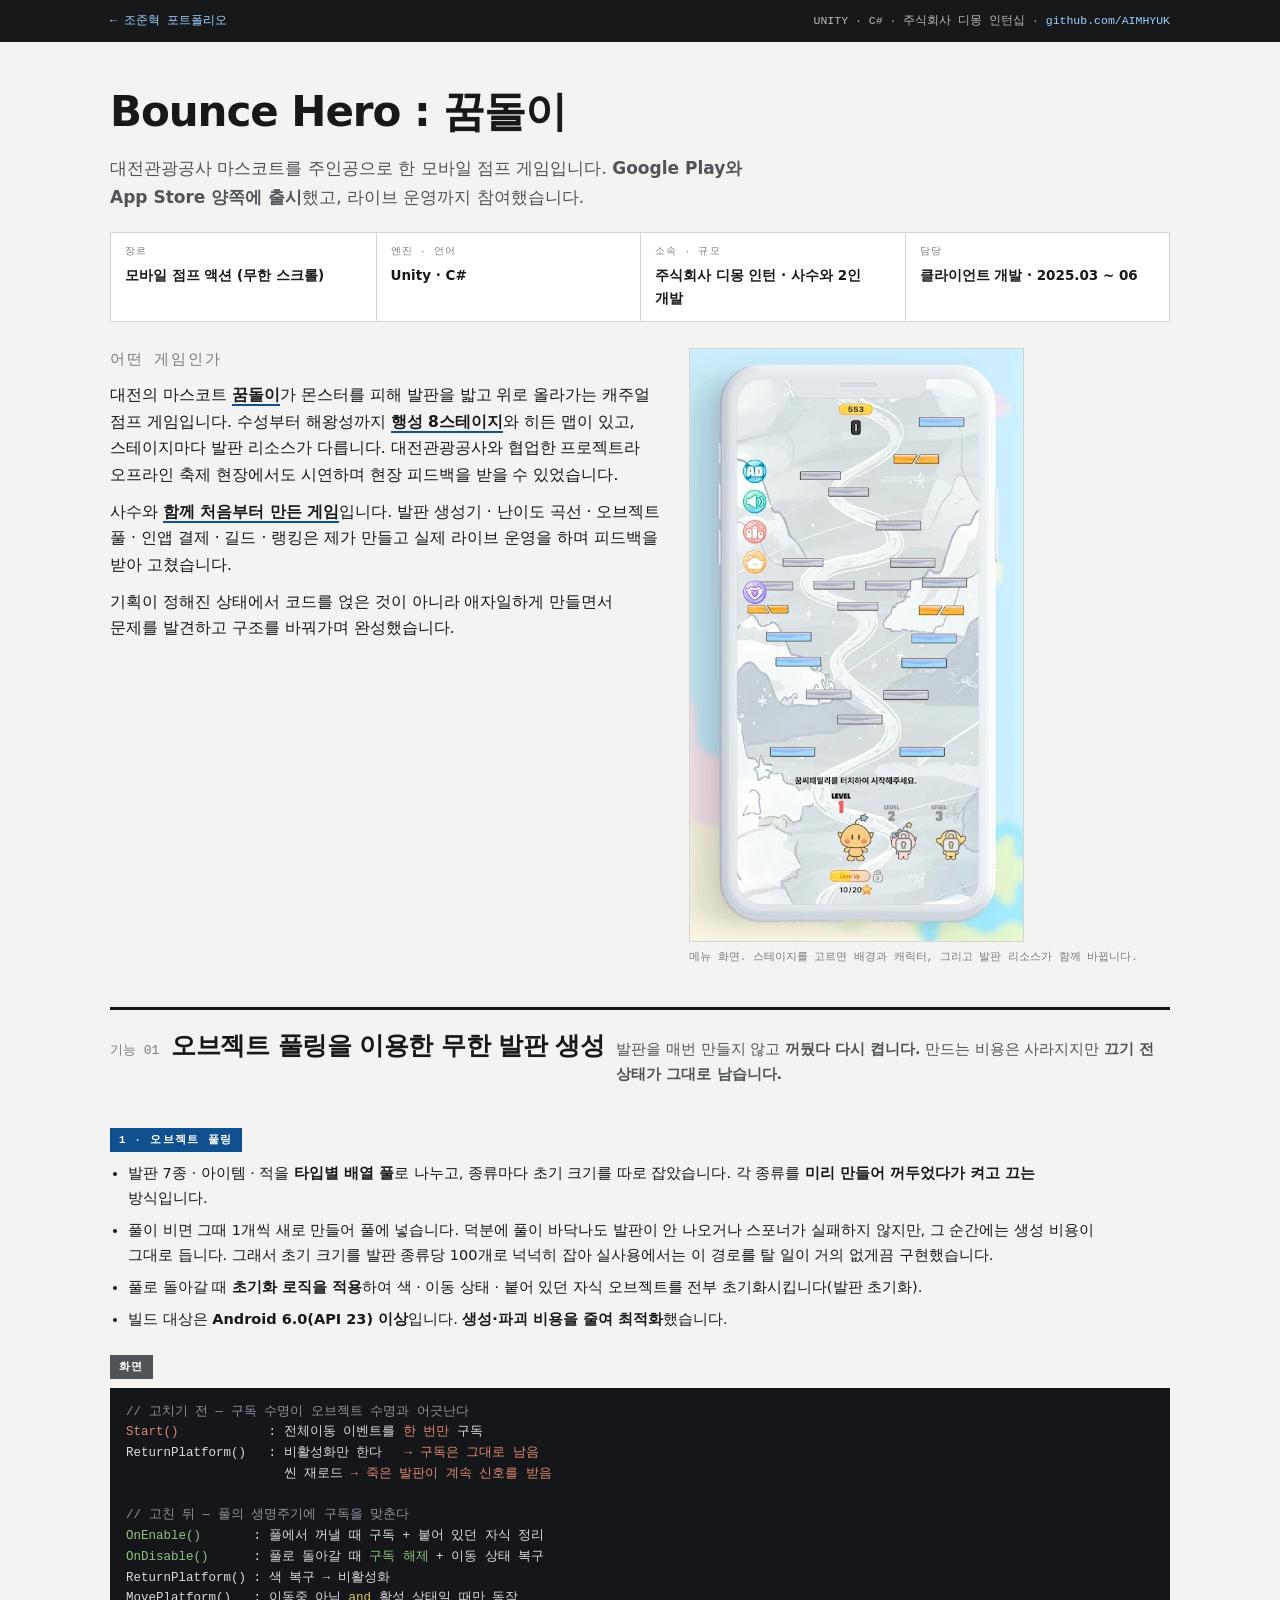
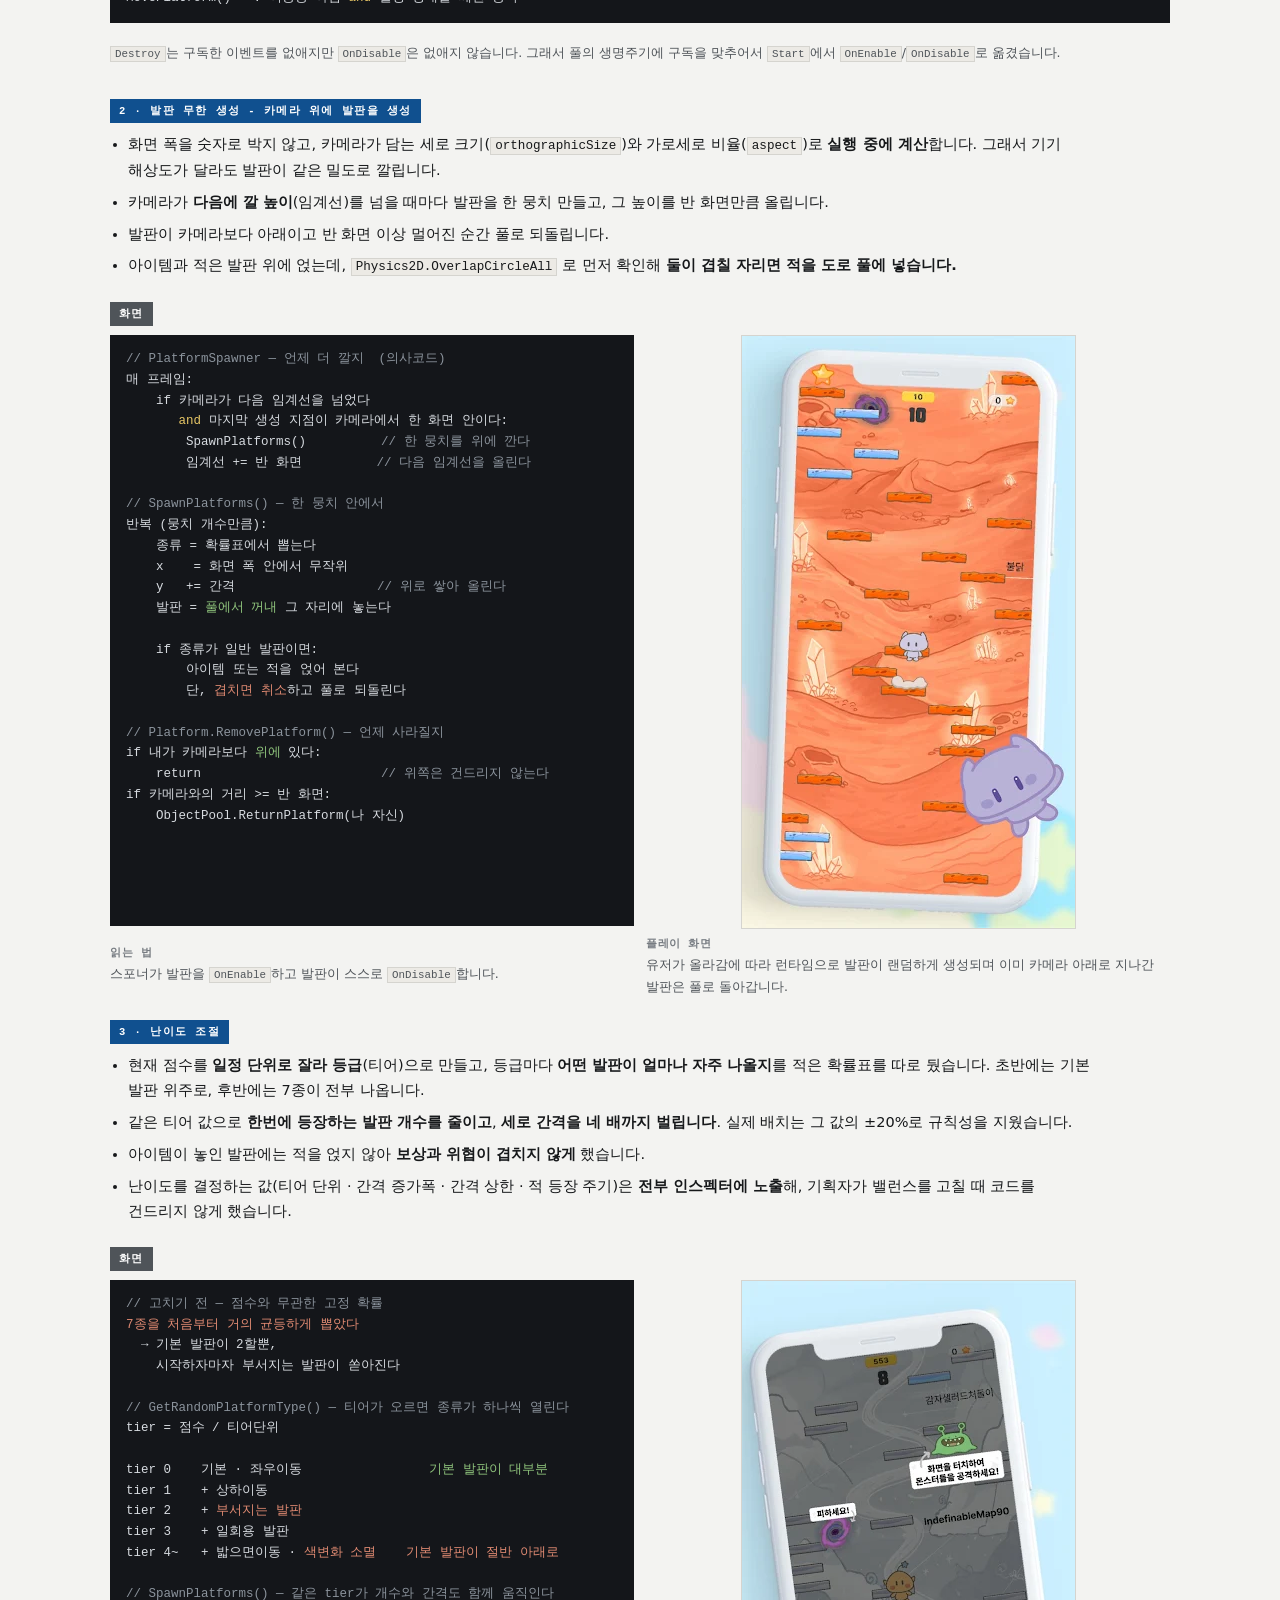
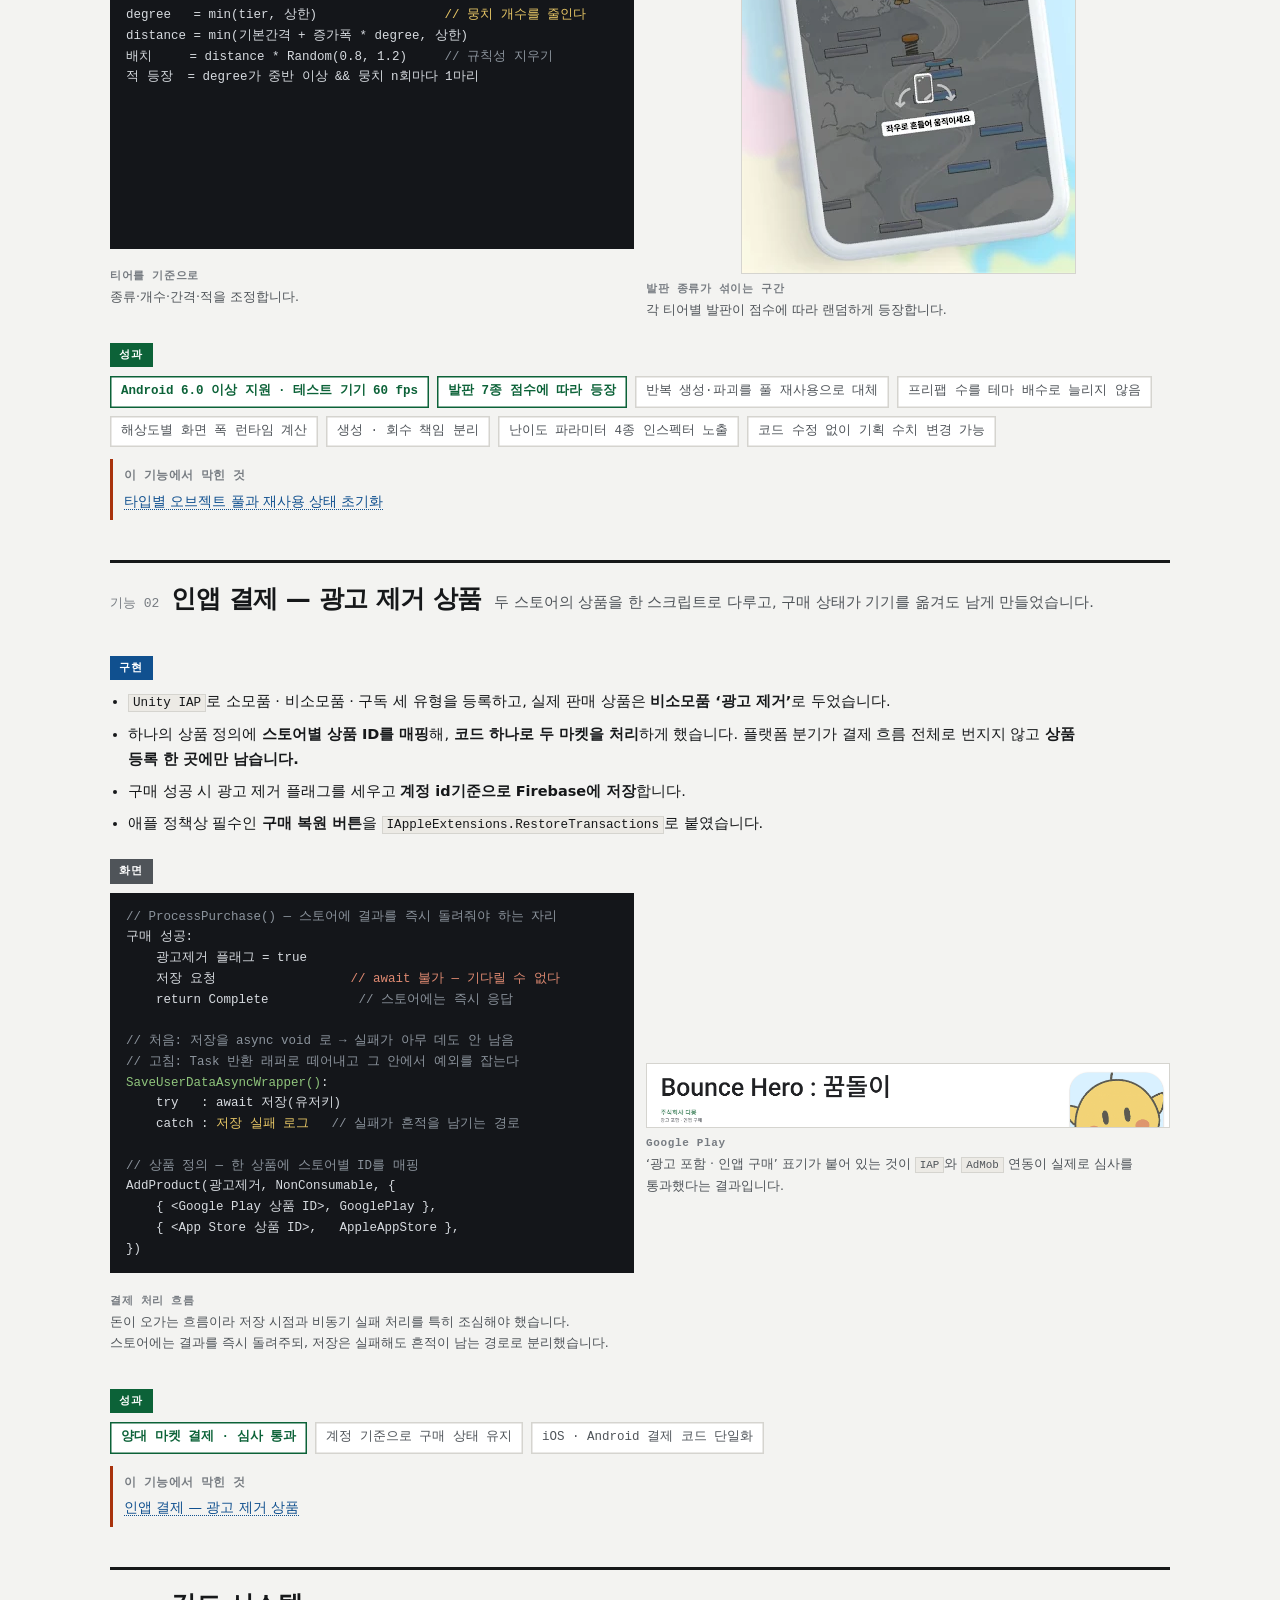
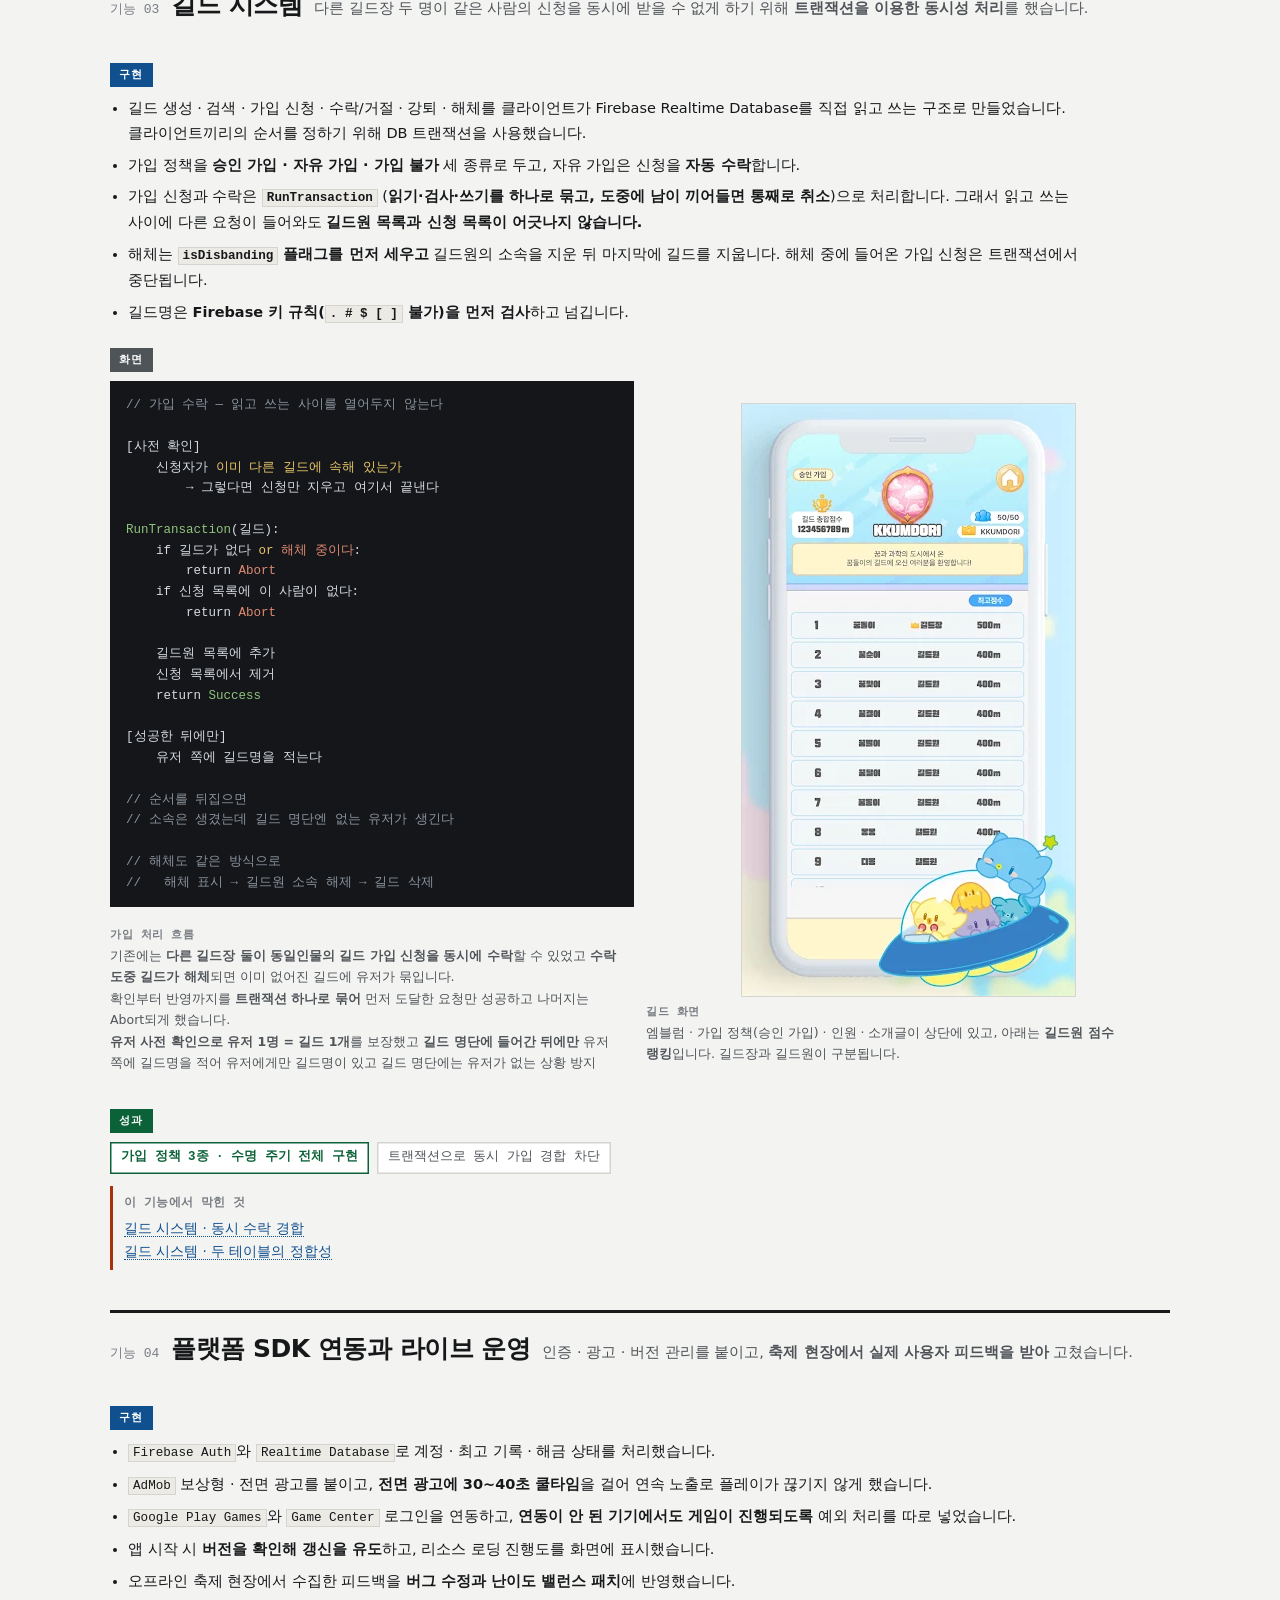
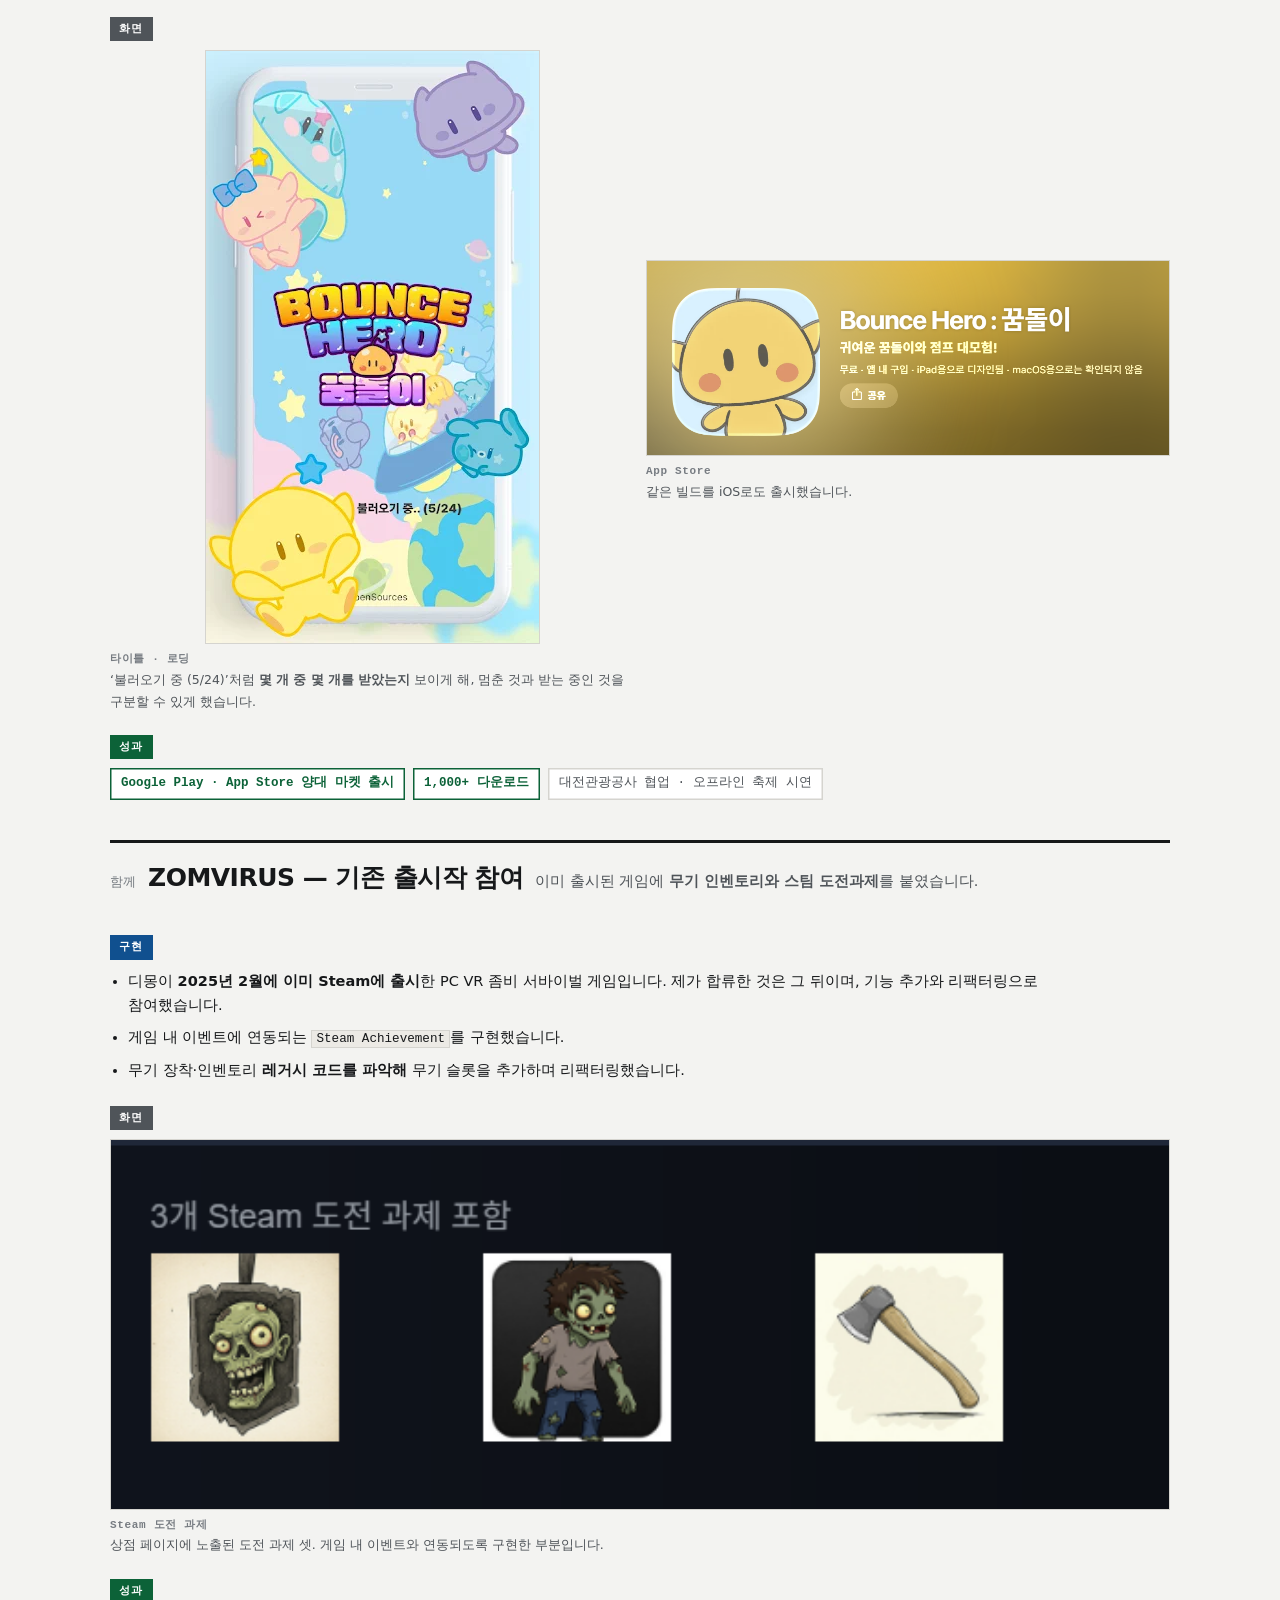
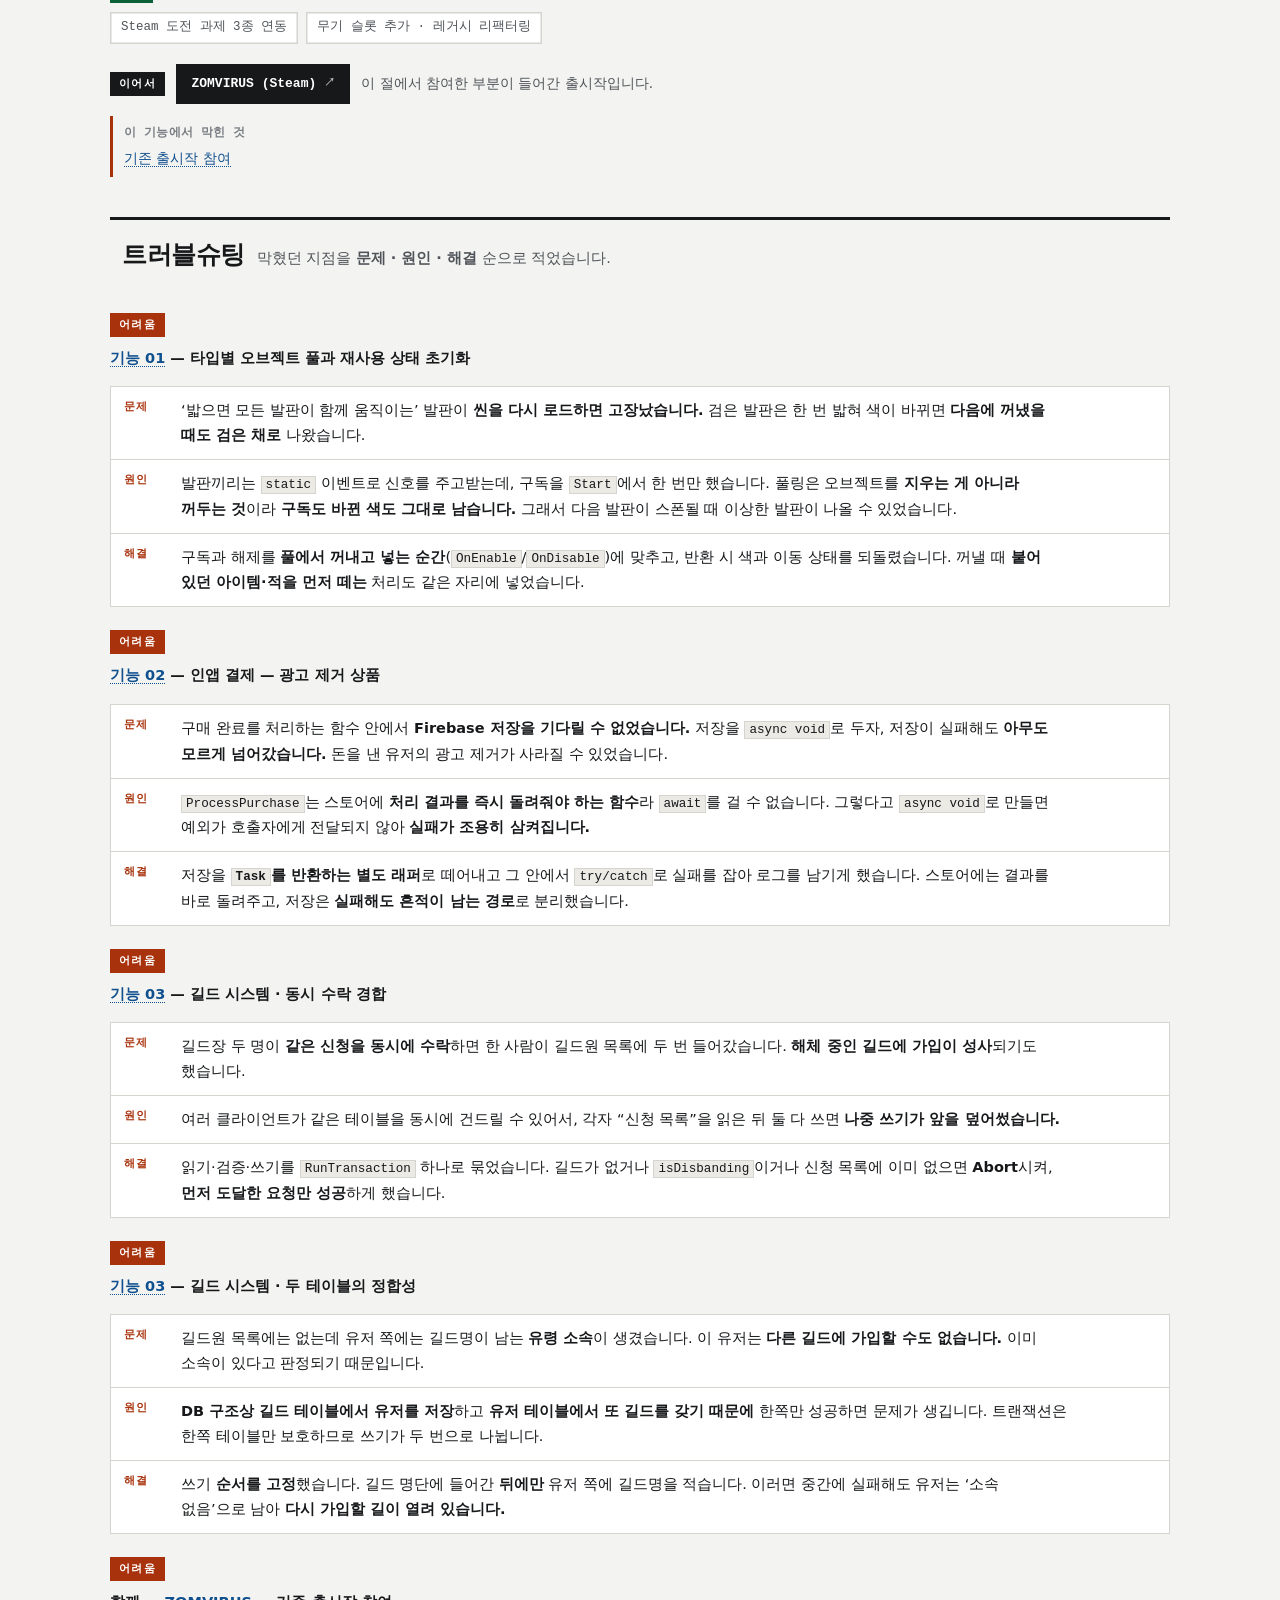
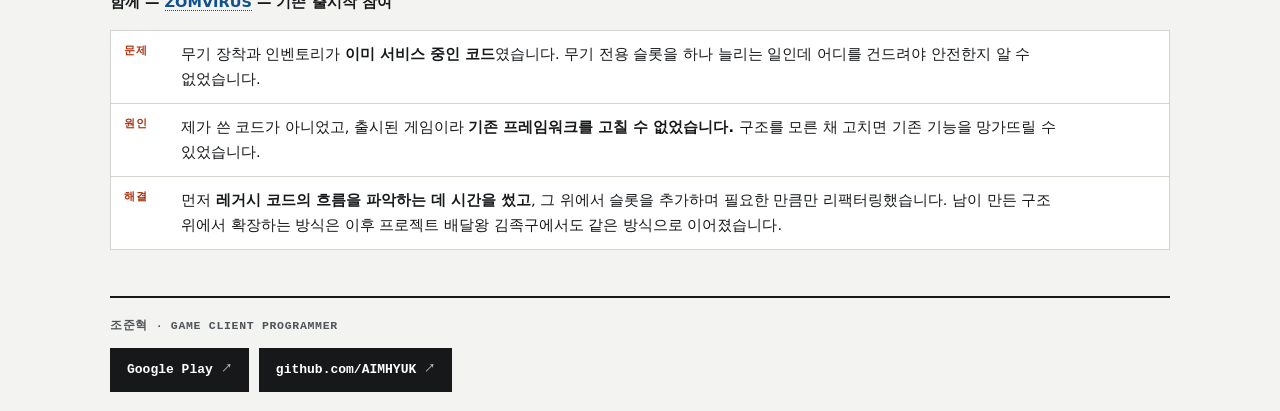
==== commit f9d8a729: "개편본을 공개 포폴로 교체 + SpriteBatchDemo 추가 v2/ 에서 다듬던 개편본을 루트로 올려 공개 대상으로 삼는다. 경로는 한 단계 얕아진 만큼 조정했다(index ." ====
--- a/projects/dmong.html
+++ b/projects/dmong.html
@@ -35,13 +35,13 @@
     <div class="about">
       <div>
         <h2>어떤 게임인가</h2>
-        <p>대전관광공사의 마스코트 <b>꿈돌이</b>가 몬스터를 피해 발판을 밟고 위로 올라가는 캐주얼 점프 게임입니다.
+        <p>대전의 마스코트 <b>꿈돌이</b>가 몬스터를 피해 발판을 밟고 위로 올라가는 캐주얼 점프 게임입니다.
         수성부터 해왕성까지 <b>행성 8스테이지</b>와 히든 맵이 있고, 스테이지마다 발판 리소스가 다릅니다.
         대전관광공사와 협업한 프로젝트라 오프라인 축제 현장에서도 시연하며 현장 피드백을 받을 수 있었습니다.</p>
         <p>사수와 <b>함께 처음부터 만든 게임</b>입니다. 발판 생성기 · 난이도 곡선 · 오브젝트 풀 · 인앱 결제 ·
         길드 · 랭킹은 제가 만들고 실제 라이브 운영을 하며 피드백을 받아 고쳤습니다.</p>
         <p>기획이 정해진 상태에서 코드를 얹은 것이 아니라 애자일하게 만들면서 문제를 발견하고
-        구조를 바꿔가며 완성했습니다. <b>실제 이용자에게 나간 제품을 처음부터 끝까지</b> 겪은 경험입니다.</p>
+        구조를 바꿔가며 완성했습니다.</p>
       </div>
       <figure>
         <img src="../assets/images/dmong/kkumdol-menu.webp" alt="꿈돌이 메뉴 화면. 눈 덮인 스테이지 배경에 여러 종류의 발판이 놓여 있고, 하단에 캐릭터 셋과 레벨 진행도가 보인다">
@@ -54,23 +54,57 @@
   <section class="feat" id="f1">
     <div class="feat-h">
       <span class="no">기능 01</span>
-      <h2>끝없이 이어지는 발판 생성</h2>
-      <p class="one"></p>
-    </div>
-
-    <div class="part p-impl">
-      <h3>구현</h3>
-      <ul>
-        <li>카메라 <code>orthographicSize</code>와 <code>aspect</code>로 <b>화면 폭을 런타임에 계산</b>해,
-        기기 해상도가 달라도 같은 밀도로 깔리게 했습니다.</li>
-        <li>카메라가 <b>임계선을 넘을 때마다 발판들을</b> 생성하고,
-        임계선을 반 화면만큼 올립니다. 생성 지점이 카메라에서 한 화면 넘게 앞서가 있으면 건너뜁니다.</li>
-        <li>회수는 스포너가 아니라 <b>발판 자신이 판단</b>합니다.
-        카메라보다 아래이고 반 화면 이상 멀어진 순간 풀로 돌아갑니다.</li>
-        <li>아이템과 적은 발판 위에 생성되고  <code>Physics2D.OverlapCircleAll</code>로 <b>겹침을 먼저 확인해</b> 아이템/적이 겹치면 적을 풀로 되돌립니다. </li>
-      </ul>
-    </div>
-
+      <h2>오브젝트 풀링을 이용한 무한 발판 생성</h2>
+      <p class="one">발판을 매번 만들지 않고 <b>꺼뒀다 다시 켭니다.</b> 만드는 비용은 사라지지만 <b>끄기 전 상태가 그대로 남습니다.</b></p>
+    </div>
+
+    <!-- ── 바닥 ── -->
+    <div class="part p-impl">
+      <h3>1 · 오브젝트 풀링</h3>
+      <ul>
+        <li>발판 7종 · 아이템 · 적을 <b>타입별 배열 풀</b>로 나누고, 종류마다 초기 크기를 따로 잡았습니다.
+        각 종류를 <b>미리 만들어 꺼두었다가 켜고 끄는</b> 방식입니다.</li>
+        <li>풀이 비면 그때 1개씩 새로 만들어 풀에 넣습니다. 덕분에 풀이 바닥나도 발판이 안 나오거나 스포너가 실패하지 않지만, 그 순간에는 생성 비용이 그대로 듭니다. 그래서 초기 크기를 발판 종류당 100개로 넉넉히 잡아 실사용에서는 이 경로를 탈 일이 거의 없게끔 구현했습니다.</li>
+        <li>풀로 돌아갈 때 <b>초기화 로직을 적용</b>하여 
+        색 · 이동 상태 · 붙어 있던 자식 오브젝트를 전부 초기화시킵니다(발판 초기화).</li>
+        <li>빌드 대상은 <b>Android 6.0(API 23) 이상</b>입니다.    <b>생성·파괴 비용을 줄여 최적화</b>했습니다.</li>
+      </ul>
+    </div>
+    <div class="part p-shot">
+      <h3>화면</h3>
+      <div class="shots">
+        <figure>
+          <pre class="logbox"><span class="c">// 고치기 전 — 구독 수명이 오브젝트 수명과 어긋난다</span>
+<span class="bad">Start()</span>            : 전체이동 이벤트를 <span class="bad">한 번만</span> 구독
+ReturnPlatform()   : 비활성화만 한다   <span class="bad">→ 구독은 그대로 남음</span>
+                     씬 재로드 <span class="bad">→ 죽은 발판이 계속 신호를 받음</span>
+
+<span class="c">// 고친 뒤 — 풀의 생명주기에 구독을 맞춘다</span>
+<span class="ok">OnEnable()</span>       : 풀에서 꺼낼 때 구독 + 붙어 있던 자식 정리
+<span class="ok">OnDisable()</span>      : 풀로 돌아갈 때 <span class="ok">구독 해제</span> + 이동 상태 복구
+ReturnPlatform() : 색 복구 → 비활성화
+MovePlatform()   : 이동중 아님 <span class="hi">and</span> 활성 상태일 때만 동작</pre>
+          <p class="logcap"><code>Destroy</code>는 구독한 이벤트를 없애지만
+          <code>OnDisable</code>은 없애지 않습니다. 그래서 풀의 생명주기에 구독을 맞추어서 <code>Start</code>에서 <code>OnEnable</code>/<code>OnDisable</code>로 옮겼습니다.</p>
+        </figure>
+      </div>
+    </div>
+
+    <!-- ── 그 위 ① ── -->
+    <div class="part p-impl">
+      <h3>2 · 발판 무한 생성 - 카메라 위에 발판을 생성</h3>
+      <ul>
+        <li>화면 폭을 숫자로 박지 않고, 카메라가 담는 세로 크기(<code>orthographicSize</code>)와
+        가로세로 비율(<code>aspect</code>)로 <b>실행 중에 계산</b>합니다.
+        그래서 기기 해상도가 달라도 발판이 같은 밀도로 깔립니다.</li>
+        <li>카메라가 <b>다음에 깔 높이</b>(임계선)를 넘을 때마다 발판을 한 뭉치 만들고,
+        그 높이를 반 화면만큼 올립니다. </li>
+        <li>발판이 카메라보다 아래이고 반 화면 이상 멀어진 순간 풀로 되돌립니다.</li>
+        <li>아이템과 적은 발판 위에 얹는데, <code>Physics2D.OverlapCircleAll</code>
+        로 먼저 확인해
+        <b>둘이 겹칠 자리면 적을 도로 풀에 넣습니다.</b></li>
+      </ul>
+    </div>
     <div class="part p-shot">
       <h3>화면</h3>
       <div class="shots two">
@@ -98,46 +132,31 @@
     return                        <span class="c">// 위쪽은 건드리지 않는다</span>
 if 카메라와의 거리 &gt;= 반 화면:
     ObjectPool.ReturnPlatform(나 자신)</pre>
-          <p class="logcap"></p>
-        </figure>
-        <figure>
-          <img class="phone" src="../assets/images/dmong/kkumdol-play-mars.webp" alt="꿈돌이 플레이 화면. 동굴 배경에 발판이 위쪽으로 길게 이어지고 몬스터와 블랙홀이 발판 사이에 배치돼 있다">
+          <p class="logcap"><b>읽는 법</b>
+          스포너가 발판을 <code>OnEnable</code>하고 발판이 스스로 <code>OnDisable</code>합니다.</p>
+        </figure>
+        <figure>
+          <img class="phone" src="../assets/images/dmong/kkumdol-play-mars.webp" alt="꿈돌이 플레이 화면. 붉은 화성 지형 배경에 주황색 발판이 위쪽으로 길게 이어지고, 보라색 블랙홀과 별·닭 아이템이 발판 사이에 놓여 있다">
           <figcaption><b>플레이 화면</b>유저가 올라감에 따라 런타임으로 발판이 랜덤하게 생성되며 이미 카메라 아래로 지나간 발판은 풀로 돌아갑니다.
          </figcaption>
         </figure>
       </div>
     </div>
 
-    <div class="part p-result">
-      <h3>성과</h3>
-      <div class="res">
-        <span class="n">해상도별 화면 폭 런타임 계산</span>
-        <span class="n">생성 · 회수 책임 분리</span></div>
-    </div>
-  </section>
-
-  <!-- ══════ 기능 02 ══════ -->
-  <section class="feat" id="f2">
-    <div class="feat-h">
-      <span class="no">기능 02</span>
-      <h2>점수에 따라 올라가는 난이도 곡선</h2>
-      <p class="one"></p>
-    </div>
-
-    <div class="part p-impl">
-      <h3>구현</h3>
-      <ul>
-        <li>현재 점수를 <b>일정 단위로 잘라 티어</b>로 만들고, 티어마다 <b>발판 종류의 등장 확률표</b>를 따로 뒀습니다.
+    <!-- ── 그 위 ② ── -->
+    <div class="part p-impl">
+      <h3>3 · 난이도 조절</h3>
+      <ul>
+        <li>현재 점수를 <b>일정 단위로 잘라 등급</b>(티어)으로 만들고, 등급마다
+        <b>어떤 발판이 얼마나 자주 나올지</b>를 적은 확률표를 따로 뒀습니다.
         초반에는 기본 발판 위주로, 후반에는 7종이 전부 나옵니다.</li>
         <li>같은 티어 값으로 <b>한번에 등장하는 발판 개수를 줄이고</b>, <b>세로 간격을 네 배까지 벌립니다</b>.
-        실제 배치는 그 값의 ±20%로 흔들어 규칙성을 지웠습니다.</li>
-        <li>적은 <b>중반 티어에 진입해야</b> 나옵니다.
-        아이템이 놓인 발판에는 적을 얹지 않아 <b>보상과 위협이 겹치지 않게</b> 했습니다.</li>
+        실제 배치는 그 값의 ±20%로 규칙성을 지웠습니다.</li>
+        <li>아이템이 놓인 발판에는 적을 얹지 않아 <b>보상과 위협이 겹치지 않게</b> 했습니다.</li>
         <li>난이도를 결정하는 값(티어 단위 · 간격 증가폭 · 간격 상한 · 적 등장 주기)은
         <b>전부 인스펙터에 노출</b>해, 기획자가 밸런스를 고칠 때 코드를 건드리지 않게 했습니다.</li>
       </ul>
     </div>
-
     <div class="part p-shot">
       <h3>화면</h3>
       <div class="shots two">
@@ -161,66 +180,13 @@
 distance = min(기본간격 + 증가폭 * degree, 상한)
 배치     = distance * Random(0.8, 1.2)     <span class="c">// 규칙성 지우기</span>
 적 등장  = degree가 중반 이상 &amp;&amp; 뭉치 n회마다 1마리</pre>
-          <p class="logcap"> <b>티어 하나에 모아</b>
-          종류·개수·간격·적을 동시에 움직입니다. 한 값만 고쳐도 곡선 전체가 따라옵니다.</p>
-        </figure>
-        <figure>
-          <img class="phone" src="../assets/images/dmong/kkumdol-play-cave.webp" alt="꿈돌이 플레이 화면. 붉은 화성 배경에 회색·파란색·주황색 발판이 섞여 있고 블랙홀과 별 아이템이 함께 배치돼 있다">
+          <p class="logcap"> <b>티어를 기준으로</b>
+          종류·개수·간격·적을 조정합니다. </p>
+        </figure>
+        <figure>
+          <img class="phone" src="../assets/images/dmong/kkumdol-play-cave.webp" alt="꿈돌이 플레이 화면. 회색 동굴 배경에 회색·파란색 발판이 섞여 있고 초록 몬스터와 보라색 블랙홀이 함께 배치돼 있으며 조작 안내 문구가 떠 있다">
           <figcaption><b>발판 종류가 섞이는 구간</b>각 티어별 발판이 점수에 따라 랜덤하게 등장합니다.
    </figcaption>
-        </figure>
-      </div>
-    </div>
-
-    <div class="part p-result">
-      <h3>성과</h3>
-      <div class="res">
-        <span>발판 7종 점수에 따라 등장</span>
-        <span class="n">난이도 파라미터 4종 인스펙터 노출</span>
-        <span class="n">코드 수정 없이 기획 수치 변경 가능</span>
-      </div>
-    </div>
-  </section>
-
-  <!-- ══════ 기능 03 ══════ -->
-  <section class="feat" id="f3">
-    <div class="feat-h">
-      <span class="no">기능 03</span>
-      <h2>타입별 오브젝트 풀과 재사용 상태 초기화</h2>
-      <p class="one">무한 스크롤 게임이라 생성·파괴가 끝없이 반복됩니다. 그렇기에 오브젝트 풀링을 사용하기로 마음먹었습니다.</p>
-    </div>
-
-    <div class="part p-impl">
-      <h3>구현</h3>
-      <ul>
-        <li>발판 7종 · 아이템 · 적을 <b>타입별 배열 풀</b>로 나누고, 종류마다 초기 크기를 따로 잡았습니다.
-        각 종류를 <b>미리 만들어 꺼두었다가 켜고 끄는</b> 방식으로 바꿨습니다.</li>
-        <li>풀이 비면 그때 1개씩 새로 만들어 풀에 넣습니다. 덕분에 풀이 바닥나도 발판이 안 나오거나 스포너가 실패하지 않지만, 그 순간에는 생성 비용이 그대로 듭니다. 그래서 초기 크기를 발판 종류당 100개로 넉넉히 잡아 실사용에서는 이 경로를 탈 일이 거의 없게끔 구현했습니다.</li>
-        <li>스테이지 테마별로 <b>같은 프리팹에 다른 스프라이트</b>를 물려,
-        발판 종류 × 테마 수만큼 프리팹을 만들지 않게 했습니다.</li>
-        <li>재사용 시점을 <b>명시적 초기화 지점</b>으로 두고 색 · 이동 상태 · 자식 오브젝트를
-        전부 그 자리에서 되돌립니다.</li>
-        <li>빌드 대상은 <b>Android 6.0(API 23) 이상</b>입니다. 오래된 기기까지 들어오는 캐주얼 게임이라,
-        <b>생성·파괴 비용을 줄이는 것이 최적화</b>였습니다.</li>
-      </ul>
-    </div>
-
-    <div class="part p-shot">
-      <h3>화면</h3>
-      <div class="shots two">
-        <figure>
-          <pre class="logbox"><span class="c">// 고치기 전 — 구독 수명이 오브젝트 수명과 어긋난다</span>
-<span class="bad">Start()</span>            : 전체이동 이벤트를 <span class="bad">한 번만</span> 구독
-ReturnPlatform()   : 비활성화만 한다   <span class="bad">→ 구독은 그대로 남음</span>
-                     씬 재로드 <span class="bad">→ 죽은 발판이 계속 신호를 받음</span>
-
-<span class="c">// 고친 뒤 — 풀의 생명주기에 구독을 맞춘다</span>
-<span class="ok">OnEnable()</span>       : 풀에서 꺼낼 때 구독 + 붙어 있던 자식 정리
-<span class="ok">OnDisable()</span>      : 풀로 돌아갈 때 <span class="ok">구독 해제</span> + 이동 상태 복구
-ReturnPlatform() : 색 복구 → 비활성화
-MovePlatform()   : 이동중 아님 <span class="hi">and</span> 활성 상태일 때만 동작</pre>
-          <p class="logcap"><b>구독 수명 교정</b><code>Destroy</code>는 구독한 이벤트를 없애지만
-          <code>OnDisable</code>은 없애지 않습니다. 그래서 풀의 생명주기에 구독을 맞추어서 <code>Start</code>에서 <code>OnEnable</code>/<code>OnDisable</code>로 옮겼습니다.</p>
         </figure>
       </div>
     </div>
@@ -229,16 +195,26 @@
       <h3>성과</h3>
       <div class="res">
         <span>Android 6.0 이상 지원 · 테스트 기기 60 fps</span>
+        <span>발판 7종 점수에 따라 등장</span>
         <span class="n">반복 생성·파괴를 풀 재사용으로 대체</span>
         <span class="n">프리팹 수를 테마 배수로 늘리지 않음</span>
-      </div>
-    </div>
+        <span class="n">해상도별 화면 폭 런타임 계산</span>
+        <span class="n">생성 · 회수 책임 분리</span>
+        <span class="n">난이도 파라미터 4종 인스펙터 노출</span>
+        <span class="n">코드 수정 없이 기획 수치 변경 가능</span>
+      </div>
+    </div>
+      <div class="tnote">
+      <b>이 기능에서 막힌 것</b>
+      <a href="#t1">타입별 오브젝트 풀과 재사용 상태 초기화</a>
+    </div>
+
   </section>
 
-  <!-- ══════ 기능 04 ══════ -->
-  <section class="feat" id="f4">
+  <!-- ══════ 기능 02 ══════ -->
+  <section class="feat" id="f2">
     <div class="feat-h">
-      <span class="no">기능 04</span>
+      <span class="no">기능 02</span>
       <h2>인앱 결제 — 광고 제거 상품</h2>
       <p class="one">두 스토어의 상품을 한 스크립트로 다루고, 구매 상태가 기기를 옮겨도 남게 만들었습니다.</p>
     </div>
@@ -251,8 +227,7 @@
         <li>하나의 상품 정의에 <b>스토어별 상품 ID를 매핑</b>해,
         <b>코드 하나로 두 마켓을 처리</b>하게 했습니다.
         플랫폼 분기가 결제 흐름 전체로 번지지 않고 <b>상품 등록 한 곳에만 남습니다.</b></li>
-        <li>구매 성공 시 광고 제거 플래그를 세우고 <b>즉시 Firebase에 저장</b>합니다.
-        기기가 아니라 계정에 붙는 값이라, <b>같은 계정으로 다시 들어오면</b> 구매가 남아 있습니다.</li>
+        <li>구매 성공 시 광고 제거 플래그를 세우고 <b> 계정 id기준으로 Firebase에 저장</b>합니다.</li>
         <li>애플 정책상 필수인 <b>구매 복원 버튼</b>을
         <code>IAppleExtensions.RestoreTransactions</code>로 붙였습니다.</li>
       </ul>
@@ -279,7 +254,7 @@
     { &lt;Google Play 상품 ID&gt;, GooglePlay },
     { &lt;App Store 상품 ID&gt;,   AppleAppStore },
 })</pre>
-          <p class="logcap"><b>결제 처리 흐름</b> 결제는 중요한 부분인 만큼 저장 시점 , 비동기 처리 , 영수증 확인 등 모든 과정을 확실하게 확인해야 했습니다.</p>
+          <p class="logcap"><b>결제 처리 흐름</b>돈이 오가는 흐름이라 저장 시점과 비동기 실패 처리를 특히 조심해야 했습니다. 스토어에는 결과를 즉시 돌려주되, 저장은 실패해도 흔적이 남는 경로로 분리했습니다.</p>
         </figure>
         <figure>
           <img src="../assets/images/dmong/kkumdol-googleplay.png" alt="Google Play 스토어의 Bounce Hero 꿈돌이 리스팅. 주식회사 디몽, 광고 포함 인앱 구매 표기">
@@ -297,25 +272,30 @@
         <span class="n">iOS · Android 결제 코드 단일화</span>
       </div>
     </div>
+      <div class="tnote">
+      <b>이 기능에서 막힌 것</b>
+      <a href="#t2">인앱 결제 — 광고 제거 상품</a>
+    </div>
+
   </section>
 
-  <!-- ══════ 기능 05 ══════ -->
-  <section class="feat" id="f5">
+  <!-- ══════ 기능 03 ══════ -->
+  <section class="feat" id="f3">
     <div class="feat-h">
-      <span class="no">기능 05</span>
+      <span class="no">기능 03</span>
       <h2>길드 시스템</h2>
-      <p class="one">여러 사람이 동시에 같은 길드를 건드릴 수 있기에 <b>동시성 처리</b>가 어려운 기능이었습니다.</p>
+      <p class="one">다른 길드장 두 명이 같은 사람의 신청을 동시에 받을 수 없게 하기 위해  <b>트랜잭션을 이용한 동시성 처리</b>를 했습니다.</p>
     </div>
 
     <div class="part p-impl">
       <h3>구현</h3>
       <ul>
-        <li>길드 생성 · 검색 · 가입 신청 · 수락/거절 · 강퇴 · 해체까지
-        <b>수명 주기 전체</b>를 <code>Firebase Realtime Database</code> 위에 올렸습니다.</li>
+        <li> 길드 생성 · 검색 · 가입 신청 · 수락/거절 · 강퇴 · 해체를 클라이언트가 Firebase Realtime Database를 직접 읽고 쓰는 구조로 만들었습니다. 클라이언트끼리의 순서를 정하기 위해 DB 트랜잭션을 사용했습니다.</li>
         <li>가입 정책을 <b>승인 가입 · 자유 가입 · 가입 불가</b> 세 종류로 두고,
-        자유 가입은 신청과 수락을 <b>한 흐름에서 이어 처리</b>합니다.</li>
-        <li>가입 신청과 수락은 <b><code>RunTransaction</code>으로 처리</b>합니다.
-        읽고 나서 쓰는 사이에 다른 사람이 끼어들어도 <b>길드원 목록과 신청 목록이 어긋나지 않습니다.</b></li>
+        자유 가입은 신청을 <b>자동 수락</b>합니다.</li>
+        <li>가입 신청과 수락은 <b><code>RunTransaction</code></b>
+        (<b>읽기·검사·쓰기를 하나로 묶고, 도중에 남이 끼어들면 통째로 취소</b>)으로 처리합니다.
+        그래서 읽고 쓰는 사이에 다른 요청이 들어와도 <b>길드원 목록과 신청 목록이 어긋나지 않습니다.</b></li>
         <li>해체는 <b><code>isDisbanding</code> 플래그를 먼저 세우고</b> 길드원의 소속을 지운 뒤
         마지막에 길드를 지웁니다. 해체 중에 들어온 가입 신청은 트랜잭션에서 중단됩니다.</li>
         <li>길드명은 <b>Firebase 키 규칙(<code>. # $ [ ]</code> 불가)을 먼저 검사</b>하고 넘깁니다.</li>
@@ -346,21 +326,21 @@
     유저 쪽에 길드명을 적는다
 
 <span class="c">// 순서를 뒤집으면</span>
-<span class="c">//   소속은 생겼는데 명단엔 없는 유령이 남는다</span>
-
-<span class="c">// 해체도 같은 원칙이다</span>
+<span class="c">// 소속은 생겼는데 길드 명단엔 없는 유저가 생긴다</span>
+
+<span class="c">// 해체도 같은 방식으로 </span>
 <span class="c">//   해체 표시 → 길드원 소속 해제 → 길드 삭제</span></pre>
-          <p class="logcap"><b>가입 처리 흐름</b>확인과 반영 사이가 벌어지면 그 틈에 다른 요청이 끼어듭니다.
-          <b>길드장 둘이 같은 신청을 동시에 수락</b>하면 각자 &ldquo;신청 목록에 있다&rdquo;를 읽고 둘 다 추가해버리고,
-          <b>수락 도중 길드가 해체</b>되면 사라진 길드에 사람이 들어갑니다.
-          확인부터 반영까지를 <b>트랜잭션 하나로 묶어</b> 먼저 도달한 요청만 성공하고 나머지는 Abort되게 했습니다.
-          한 사람이 두 곳에 소속되는 것은 <b>사전 확인</b>으로 걸러내고,
-          길드 명단에 들어간 <b>뒤에만</b> 유저 쪽에 길드명을 적어 순서를 고정했습니다.</p>
+          <p class="logcap"><b>가입 처리 흐름</b>
+         기존에는 <strong>다른 길드장 둘이 동일인물의 길드 가입 신청을 동시에 수락</strong>할 수 있었고 
+          <strong>수락 도중 길드가 해체</strong>되면 이미 없어진 길드에 유저가 묶입니다. <br>
+          확인부터 반영까지를 <strong>트랜잭션 하나로 묶어</strong> 먼저 도달한 요청만 성공하고 나머지는 Abort되게 했습니다.<br>
+         <strong>유저 사전 확인으로 유저 1명 = 길드 1개</strong>를 보장했고 
+           <strong>길드 명단에 들어간 뒤에만</strong> 유저 쪽에 길드명을 적어 유저에게만 길드명이 있고 길드 명단에는 유저가 없는 상황 방지</p>
         </figure>
         <figure>
           <img class="phone" src="../assets/images/dmong/kkumdol-guild.webp" alt="꿈돌이 길드 화면. 상단에 길드 엠블럼과 종합 점수, 인원 50/50 표기가 있고 아래에 길드원 목록이 최고 점수순으로 나열돼 있다">
           <figcaption><b>길드 화면</b>엠블럼 · 가입 정책(승인 가입) · 인원 · 소개글이 상단에 있고,
-          아래는 <b>길드원을 최고 점수순으로</b> 세운 목록입니다. 길드장과 길드원이 구분됩니다.</figcaption>
+          아래는 <strong>길드원 점수 랭킹</strong>입니다. 길드장과 길드원이 구분됩니다.</figcaption>
         </figure>
       </div>
     </div>
@@ -372,80 +352,20 @@
         <span class="n">트랜잭션으로 동시 가입 경합 차단</span>
       </div>
     </div>
+      <div class="tnote">
+      <b>이 기능에서 막힌 것</b>
+      <a href="#t3">길드 시스템 · 동시 수락 경합</a><br>
+      <a href="#t4">길드 시스템 · 두 테이블의 정합성</a>
+    </div>
+
   </section>
 
-  <!-- ══════ 기능 06 ══════ -->
-  <section class="feat" id="f6">
+  <!-- ══════ 기능 04 ══════ -->
+  <section class="feat" id="f4">
     <div class="feat-h">
-      <span class="no">기능 06</span>
-      <h2>스테이지별 랭킹</h2>
-      <p class="one"></p>
-    </div>
-
-    <div class="part p-impl">
-      <h3>구현</h3>
-      <ul>
-        <li>기록을 <b>스테이지 단위로 저장</b>하고, 랭킹도 스테이지별로 따로 세웁니다.
-        행성 8스테이지가 각각 자기 순위표를 가집니다.</li>
-        <li>점수 내림차순으로 정렬해 <b>상위 100개 점수</b>까지 표시합니다.
-        동점자가 묶이므로 실제로 보이는 사람은 그보다 많을 수 있습니다.</li>
-        <li><b>동점자를 같은 등수로 묶습니다.</b> 점수를 키로 두고 닉네임을 리스트로 매달아,
-        같은 점수면 같은 순위 아래에 나란히 들어갑니다.</li>
-        <li>랭킹이 쓰는 <b>스테이지별 기록</b>과,
-        길드 화면이 쓰는 <b>길드원 통합 점수 기록</b>으로 구분하였습니다. </li>
-      </ul>
-    </div>
-
-    <div class="part p-shot">
-      <h3>화면</h3>
-      <div class="shots two">
-        <figure>
-          <pre class="logbox"><span class="c">// 동점자를 같은 등수로 — 점수를 키로 쓴다</span>
-
-기록 = { 점수 → [닉네임, 닉네임, ...] }
-
-정렬 = 기록.점수 <span class="hi">내림차순</span>
-표시 = 정렬.상위 100  <span class="c">// 인원이 아니라 점수 100개</span>
-
-<span class="c">//  590 → 1명</span>
-<span class="c">//  553 → 1명</span>
-<span class="c">//  436 → 2명   ← 같은 등수로 나란히 들어간다</span>
-
-<span class="c">// 닉네임을 키로 뒀다면</span>
-<span class="c">//   동점을 따로 판별하는 코드가 필요했다</span>
-
-<span class="c">// 기록은 두 곳에 나눠 쌓인다</span>
-<span class="ok">스테이지별 기록</span>  →  랭킹 화면이 읽는다
-<span class="hi">전체 통합 기록</span>  →  길드 화면이 읽는다
-
-<span class="c">// 한 값으로 합치면</span>
-<span class="c">//   "어느 판의 기록인가"가 사라진다</span></pre>
-          <p class="logcap"><b>순위 구성</b>점수를 키로 두어 동점 처리가 자동으로 되게끔 구현하였습니다.</p>
-        </figure>
-        <figure>
-          <img class="phone" src="../assets/images/dmong/kkumdol-ranking.webp" alt="꿈돌이 랭킹 화면. 1위부터 11위까지 닉네임과 점수가 나열돼 있고 7위 자리에 캐릭터 아이콘이 표시돼 있다">
-          <figcaption><b>랭킹 화면</b>메뉴 위에 패널로 얹혀 뜨고,
-          스테이지를 바꾸면 <b>그 스테이지의 순위표로 다시 채워집니다.</b></figcaption>
-        </figure>
-      </div>
-    </div>
-
-    <div class="part p-result">
-      <h3>성과</h3>
-      <div class="res">
-        <span>스테이지 8종 각각의 순위표</span>
-        <span class="n">동점자 동일 등수 처리</span>
-        <span class="n">스테이지별 · 전체 통합 기록 분리 저장</span>
-      </div>
-    </div>
-  </section>
-
-  <!-- ══════ 기능 07 ══════ -->
-  <section class="feat" id="f7">
-    <div class="feat-h">
-      <span class="no">기능 07</span>
+      <span class="no">기능 04</span>
       <h2>플랫폼 SDK 연동과 라이브 운영</h2>
-      <p class="one">인증 · 광고 · 버전 관리를 붙이고, 축제 현장에서 받은 피드백을 패치로 넣었습니다.</p>
+      <p class="one">인증 · 광고 · 버전 관리를 붙이고, <b>축제 현장에서 실제 사용자 피드백을 받아</b> 고쳤습니다.</p>
     </div>
 
     <div class="part p-impl">
@@ -467,7 +387,7 @@
         <figure>
           <img class="phone" src="../assets/images/dmong/kkumdol-title.webp" alt="꿈돌이 타이틀 화면. BOUNCE HERO 꿈돌이 로고 아래 불러오기 중 5/24 진행 표시가 있다">
           <figcaption><b>타이틀 · 로딩</b>&lsquo;불러오기 중 (5/24)&rsquo;처럼
-          <b>몇 개 중 몇 개를 받았는지</b> 보이게 해, 멈춘 것과 받는 중인 것을 구분할 수 있게 했습니다.</figcaption>
+          <strong>몇 개 중 몇 개를 받았는지</strong> 보이게 해, 멈춘 것과 받는 중인 것을 구분할 수 있게 했습니다.</figcaption>
         </figure>
         <figure>
           <img src="../assets/images/dmong/kkumdol-appstore.png" alt="App Store의 Bounce Hero 꿈돌이 리스팅">
@@ -491,7 +411,7 @@
     <div class="feat-h">
       <span class="no">함께</span>
       <h2>ZOMVIRUS — 기존 출시작 참여</h2>
-      <p class="one">무기 인벤토리 추가 &amp; 스팀 도전과제 구현</p>
+      <p class="one">이미 출시된 게임에 <b>무기 인벤토리와 스팀 도전과제</b>를 붙였습니다.</p>
     </div>
 
     <div class="part p-impl">
@@ -526,6 +446,11 @@
       <a href="https://store.steampowered.com/app/3222270/ZOMVIRUS/" target="_blank" rel="noreferrer">ZOMVIRUS (Steam)</a>
       <span class="why">이 절에서 참여한 부분이 들어간 출시작입니다.</span>
     </div>
+      <div class="tnote">
+      <b>이 기능에서 막힌 것</b>
+      <a href="#t5">기존 출시작 참여</a>
+    </div>
+
   </section>
 
   <!-- ══════ 트러블슈팅 ══════ -->
@@ -533,22 +458,22 @@
     <div class="feat-h">
       <span class="no"></span>
       <h2>트러블슈팅</h2>
-      <p class="one"></p>
-    </div>
-
-    <div class="part p-trouble">
+      <p class="one">막혔던 지점을 <b>문제 · 원인 · 해결</b> 순으로 적었습니다.</p>
+    </div>
+
+    <div class="part p-trouble" id="t1">
       <h3>어려움</h3>
-      <p><b>기능 03 — 타입별 오브젝트 풀과 재사용 상태 초기화</b></p>
+      <p><b><a class="flink" href="#f1">기능 01</a> — 타입별 오브젝트 풀과 재사용 상태 초기화</b></p>
       <dl class="tbl">
         <div><dt>문제</dt><dd>&lsquo;밟으면 모든 발판이 함께 움직이는&rsquo; 발판이 <b>씬을 다시 로드하면 고장났습니다.</b> 검은 발판은 한 번 밟혀 색이 바뀌면 <b>다음에 꺼냈을 때도 검은 채로</b> 나왔습니다.</dd></div>
-        <div><dt>원인</dt><dd>발판끼리는 <code>static</code> 이벤트로 신호를 주고받는데, 구독을 <code>Start</code>에서 한 번만 했습니다. 풀링은 오브젝트를 <b>지우는 게 아니라 꺼두는 것</b>이라 <b>구독도 색도 그대로 남습니다.</b> 이전 씬의 죽은 발판이 계속 이벤트를 받고 있었습니다.</dd></div>
-        <div><dt>해결</dt><dd>구독과 해제를 <b>풀에서 꺼내고 넣는 순간</b>(<code>OnEnable</code>/<code>OnDisable</code>)에 맞추고, 반환 시 색과 이동 상태를 되돌렸습니다. 꺼낼 때 <b>붙어 있던 아이템·적을 먼저 떼는</b> 처리도 같은 자리에 넣었습니다. <b>&ldquo;지워지는 것에 기대던 처리&rdquo;를 전부 재사용 지점으로 옮긴 것</b>이 이 작업의 요지입니다.</dd></div>
+        <div><dt>원인</dt><dd>발판끼리는 <code>static</code> 이벤트로 신호를 주고받는데, 구독을 <code>Start</code>에서 한 번만 했습니다. 풀링은 오브젝트를 <b>지우는 게 아니라 꺼두는 것</b>이라 <b>구독도 바뀐 색도 그대로 남습니다.</b> 그래서 다음 발판이 스폰될 때 이상한 발판이 나올 수 있었습니다. </dd></div>
+        <div><dt>해결</dt><dd>구독과 해제를 <b>풀에서 꺼내고 넣는 순간</b>(<code>OnEnable</code>/<code>OnDisable</code>)에 맞추고, 반환 시 색과 이동 상태를 되돌렸습니다. 꺼낼 때 <b>붙어 있던 아이템·적을 먼저 떼는</b> 처리도 같은 자리에 넣었습니다.</dd></div>
       </dl>
     </div>
 
-    <div class="part p-trouble">
+    <div class="part p-trouble" id="t2">
       <h3>어려움</h3>
-      <p><b>기능 04 — 인앱 결제 — 광고 제거 상품</b></p>
+      <p><b><a class="flink" href="#f2">기능 02</a> — 인앱 결제 — 광고 제거 상품</b></p>
       <dl class="tbl">
         <div><dt>문제</dt><dd>구매 완료를 처리하는 함수 안에서 <b>Firebase 저장을 기다릴 수 없었습니다.</b> 저장을 <code>async void</code>로 두자, 저장이 실패해도 <b>아무도 모르게 넘어갔습니다.</b> 돈을 낸 유저의 광고 제거가 사라질 수 있었습니다.</dd></div>
         <div><dt>원인</dt><dd><code>ProcessPurchase</code>는 스토어에 <b>처리 결과를 즉시 돌려줘야 하는 함수</b>라 <code>await</code>를 걸 수 없습니다. 그렇다고 <code>async void</code>로 만들면 예외가 호출자에게 전달되지 않아 <b>실패가 조용히 삼켜집니다.</b></dd></div>
@@ -556,9 +481,9 @@
       </dl>
     </div>
 
-    <div class="part p-trouble">
+    <div class="part p-trouble" id="t3">
       <h3>어려움</h3>
-      <p><b>기능 05 — 길드 시스템 · 동시 수락 경합</b></p>
+      <p><b><a class="flink" href="#f3">기능 03</a> — 길드 시스템 · 동시 수락 경합</b></p>
       <dl class="tbl">
         <div><dt>문제</dt><dd>길드장 두 명이 <b>같은 신청을 동시에 수락</b>하면 한 사람이 길드원 목록에 두 번 들어갔습니다. <b>해체 중인 길드에 가입이 성사</b>되기도 했습니다.</dd></div>
         <div><dt>원인</dt><dd>여러 클라이언트가 같은 테이블을 동시에 건드릴 수 있어서, 각자 &ldquo;신청 목록&rdquo;을 읽은 뒤 둘 다 쓰면 <b>나중 쓰기가 앞을 덮어썼습니다.</b></dd></div>
@@ -566,19 +491,19 @@
       </dl>
     </div>
 
-    <div class="part p-trouble">
+    <div class="part p-trouble" id="t4">
       <h3>어려움</h3>
-      <p><b>기능 05 — 길드 시스템 · 두 테이블의 정합성</b></p>
+      <p><b><a class="flink" href="#f3">기능 03</a> — 길드 시스템 · 두 테이블의 정합성</b></p>
       <dl class="tbl">
         <div><dt>문제</dt><dd>길드원 목록에는 없는데 유저 쪽에는 길드명이 남는 <b>유령 소속</b>이 생겼습니다. 이 유저는 <b>다른 길드에 가입할 수도 없습니다.</b> 이미 소속이 있다고 판정되기 때문입니다.</dd></div>
         <div><dt>원인</dt><dd><b>DB 구조상 길드 테이블에서 유저를 저장</b>하고 <b>유저 테이블에서 또 길드를 갖기 때문에</b> 한쪽만 성공하면 문제가 생깁니다. 트랜잭션은 한쪽 테이블만 보호하므로 쓰기가 두 번으로 나뉩니다.</dd></div>
-        <div><dt>해결</dt><dd>쓰기 <b>순서를 고정</b>했습니다. 길드 명단에 들어간 <b>뒤에만</b> 유저 쪽에 길드명을 적습니다. 이러면 중간에 실패해도 유저는 &lsquo;소속 없음&rsquo;으로 남아 <b>다시 가입할 길이 열려 있습니다.</b> 뒤집으면 어디에도 못 가는 상태로 갇힙니다. <b>해체도 같은 원칙</b>으로, 플래그를 먼저 세우고 지우는 일은 마지막에 했습니다.</dd></div>
+        <div><dt>해결</dt><dd>쓰기 <b>순서를 고정</b>했습니다. 길드 명단에 들어간 <b>뒤에만</b> 유저 쪽에 길드명을 적습니다. 이러면 중간에 실패해도 유저는 &lsquo;소속 없음&rsquo;으로 남아 <b>다시 가입할 길이 열려 있습니다.</b></dd></div>
       </dl>
     </div>
 
-    <div class="part p-trouble">
+    <div class="part p-trouble" id="t5">
       <h3>어려움</h3>
-      <p><b>함께 — ZOMVIRUS — 기존 출시작 참여</b></p>
+      <p><b>함께 — <a class="flink" href="#f8">ZOMVIRUS</a> — 기존 출시작 참여</b></p>
       <dl class="tbl">
         <div><dt>문제</dt><dd>무기 장착과 인벤토리가 <b>이미 서비스 중인 코드</b>였습니다. 무기 전용 슬롯을 하나 늘리는 일인데 어디를 건드려야 안전한지 알 수 없었습니다.</dd></div>
         <div><dt>원인</dt><dd>제가 쓴 코드가 아니었고, 출시된 게임이라 <b>기존 프레임워크를 고칠 수 없었습니다.</b> 구조를 모른 채 고치면 기존 기능을 망가뜨릴 수 있었습니다.</dd></div>
@@ -613,4 +538,5 @@
 
 
 
+
 </body></html>
--- a/assets/portfolio.css
+++ b/assets/portfolio.css
@@ -81,6 +81,22 @@
      '어려움'은 막혀서 구조를 바꾼 것, '디테일'은 흔한 문제지만 그냥 넘기지 않은 것. */
   .p-trouble.p-detail > h3 { background: var(--todo); }
   .p-result > h3 { background: var(--result); }
+
+  /* 트러블슈팅 항목에서 그 문제가 나온 기능으로 건너뛰는 링크.
+     어느 기능에서 막힌 것인지 눌러서 바로 확인하게 한다. */
+  .p-trouble .flink { color: var(--accent); text-decoration: none;
+    border-bottom: 1px dotted var(--accent); }
+  .p-trouble .flink:hover { border-bottom-style: solid; }
+
+  /* 기능 -> 그 기능에서 막혔던 트러블슈팅으로 내려가는 링크.
+     기능을 다 읽은 자리에서 "여기서 뭐가 터졌나"를 바로 볼 수 있게 한다. */
+  .tnote { margin-top: 12px; padding: 7px 0 7px 11px; font-size: 13.5px;
+    color: var(--ink-2); border-left: 3px solid var(--trouble); }
+  .tnote > b { display: block; margin-bottom: 4px; letter-spacing: .04em;
+    font-family: var(--mono); font-size: 11.5px; color: var(--ink-3); }
+  .tnote a { color: var(--accent); text-decoration: none;
+    border-bottom: 1px dotted var(--accent); }
+  .tnote a:hover { border-bottom-style: solid; }
 
   /* 이어서 — 그 기능에 딸린 페이지(시각화·후속 실험·스토어)를 기능 바로 아래에 둔다.
      푸터로 내리면 어느 기능의 것인지가 사라진다. */
@@ -138,6 +154,15 @@
   .shots figcaption b { font-family: var(--mono); font-size: 11px; color: var(--ink-3);
                         display: block; letter-spacing: .06em; }
 
+  /* 한 칸을 다 쓰는 영상/스크린샷 (좌우 비교가 아니라 전환 자체를 보여줄 때) */
+  .shot-wide { margin: 0; }
+  .shot-wide video,
+  .shot-wide img { border: 1px solid var(--line); background: var(--panel);
+                   width: 100%; height: auto; display: block; }
+  .shot-wide figcaption { font-size: 12.5px; color: var(--ink-2); padding-top: 6px; }
+  .shot-wide figcaption b { font-family: var(--mono); font-size: 11px; color: var(--ink-3);
+                            display: block; letter-spacing: .06em; }
+
   /* 촬영이 필요한 자리 */
   .need {
     border: 2px dashed var(--todo); background: #fdfaf0;
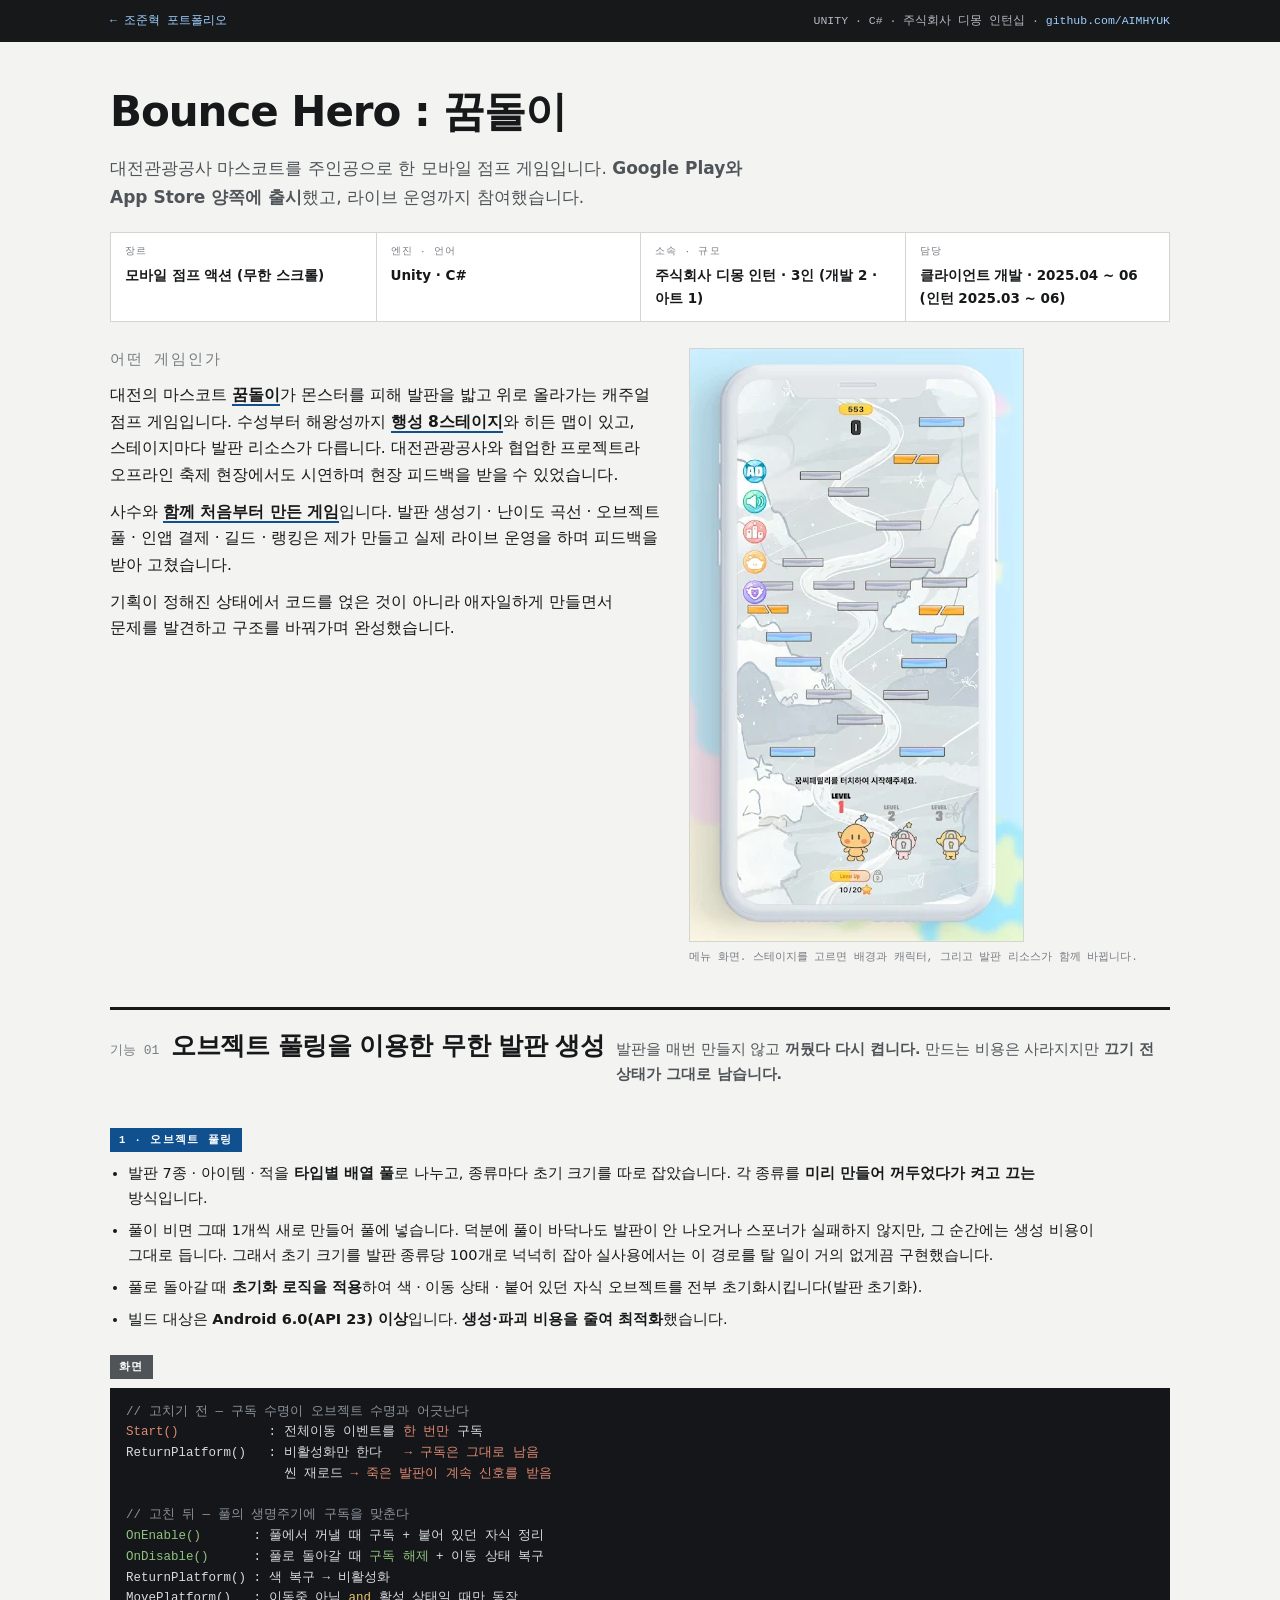
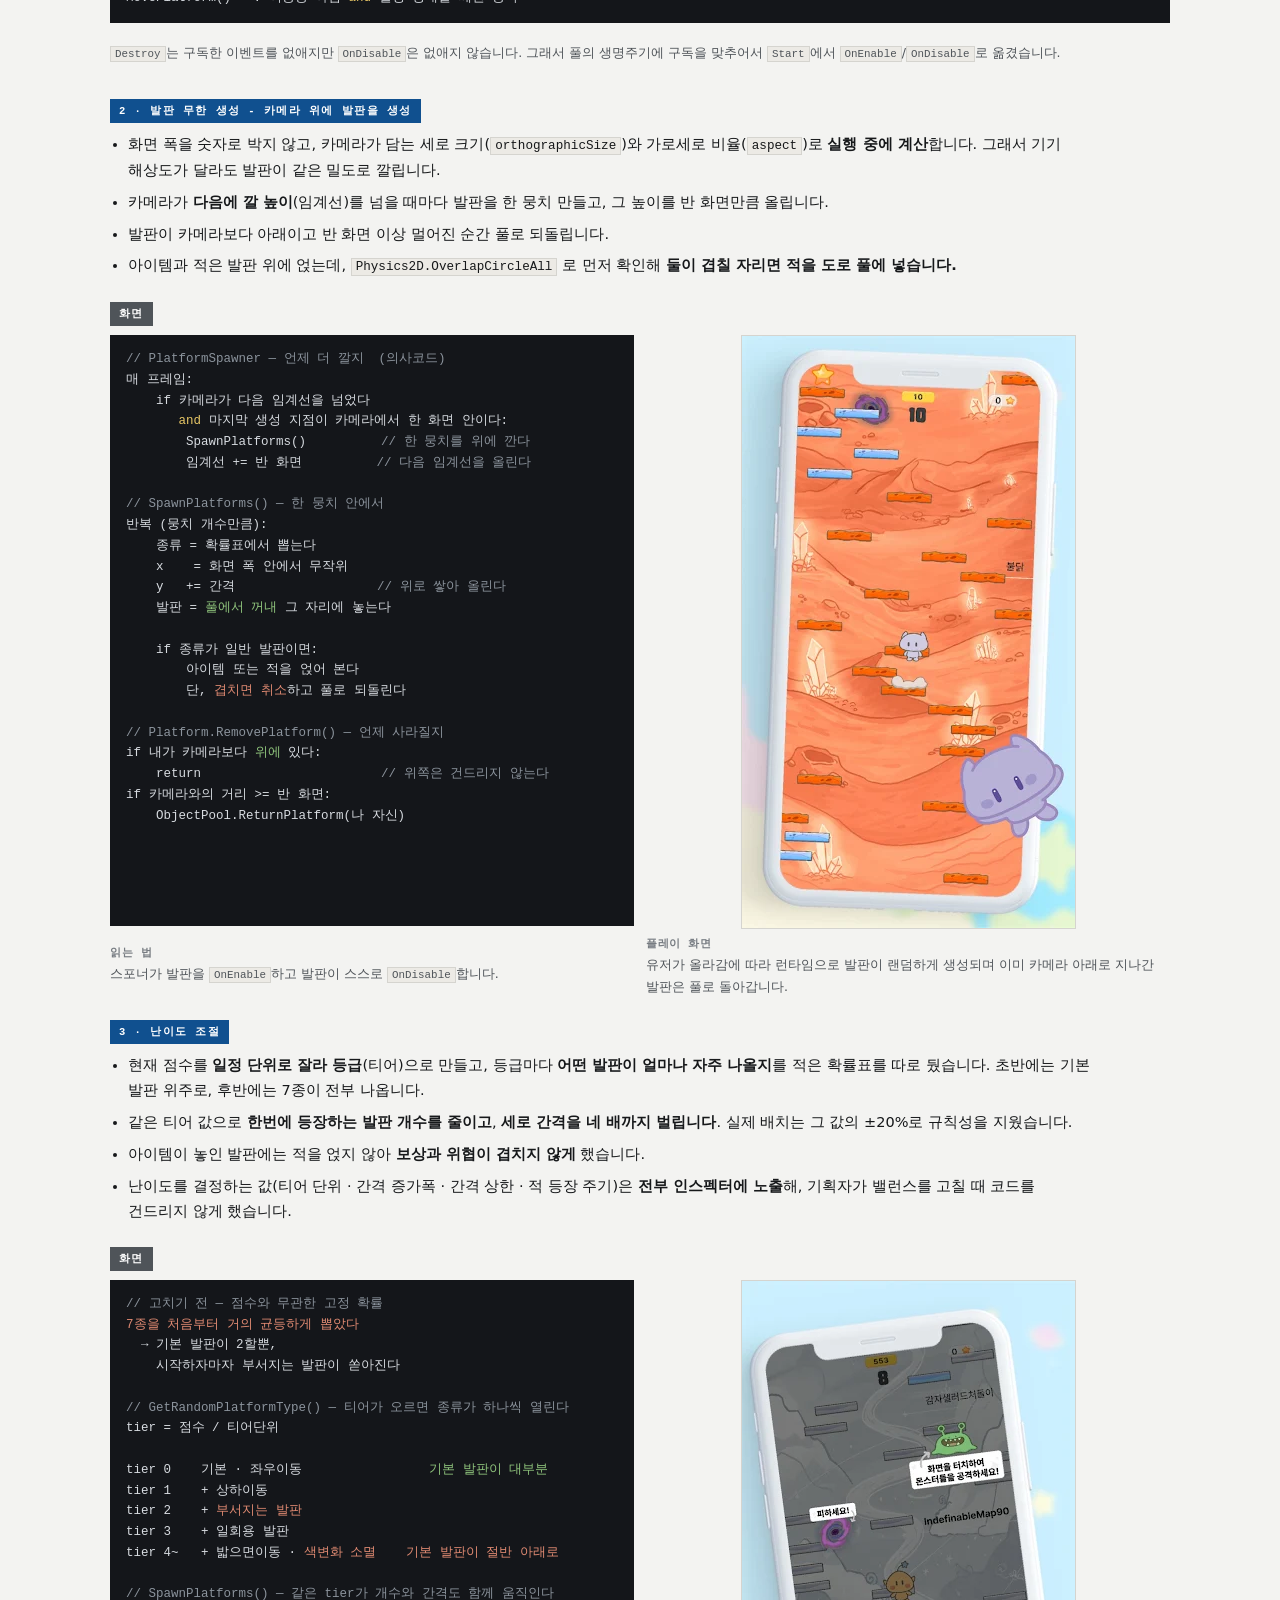
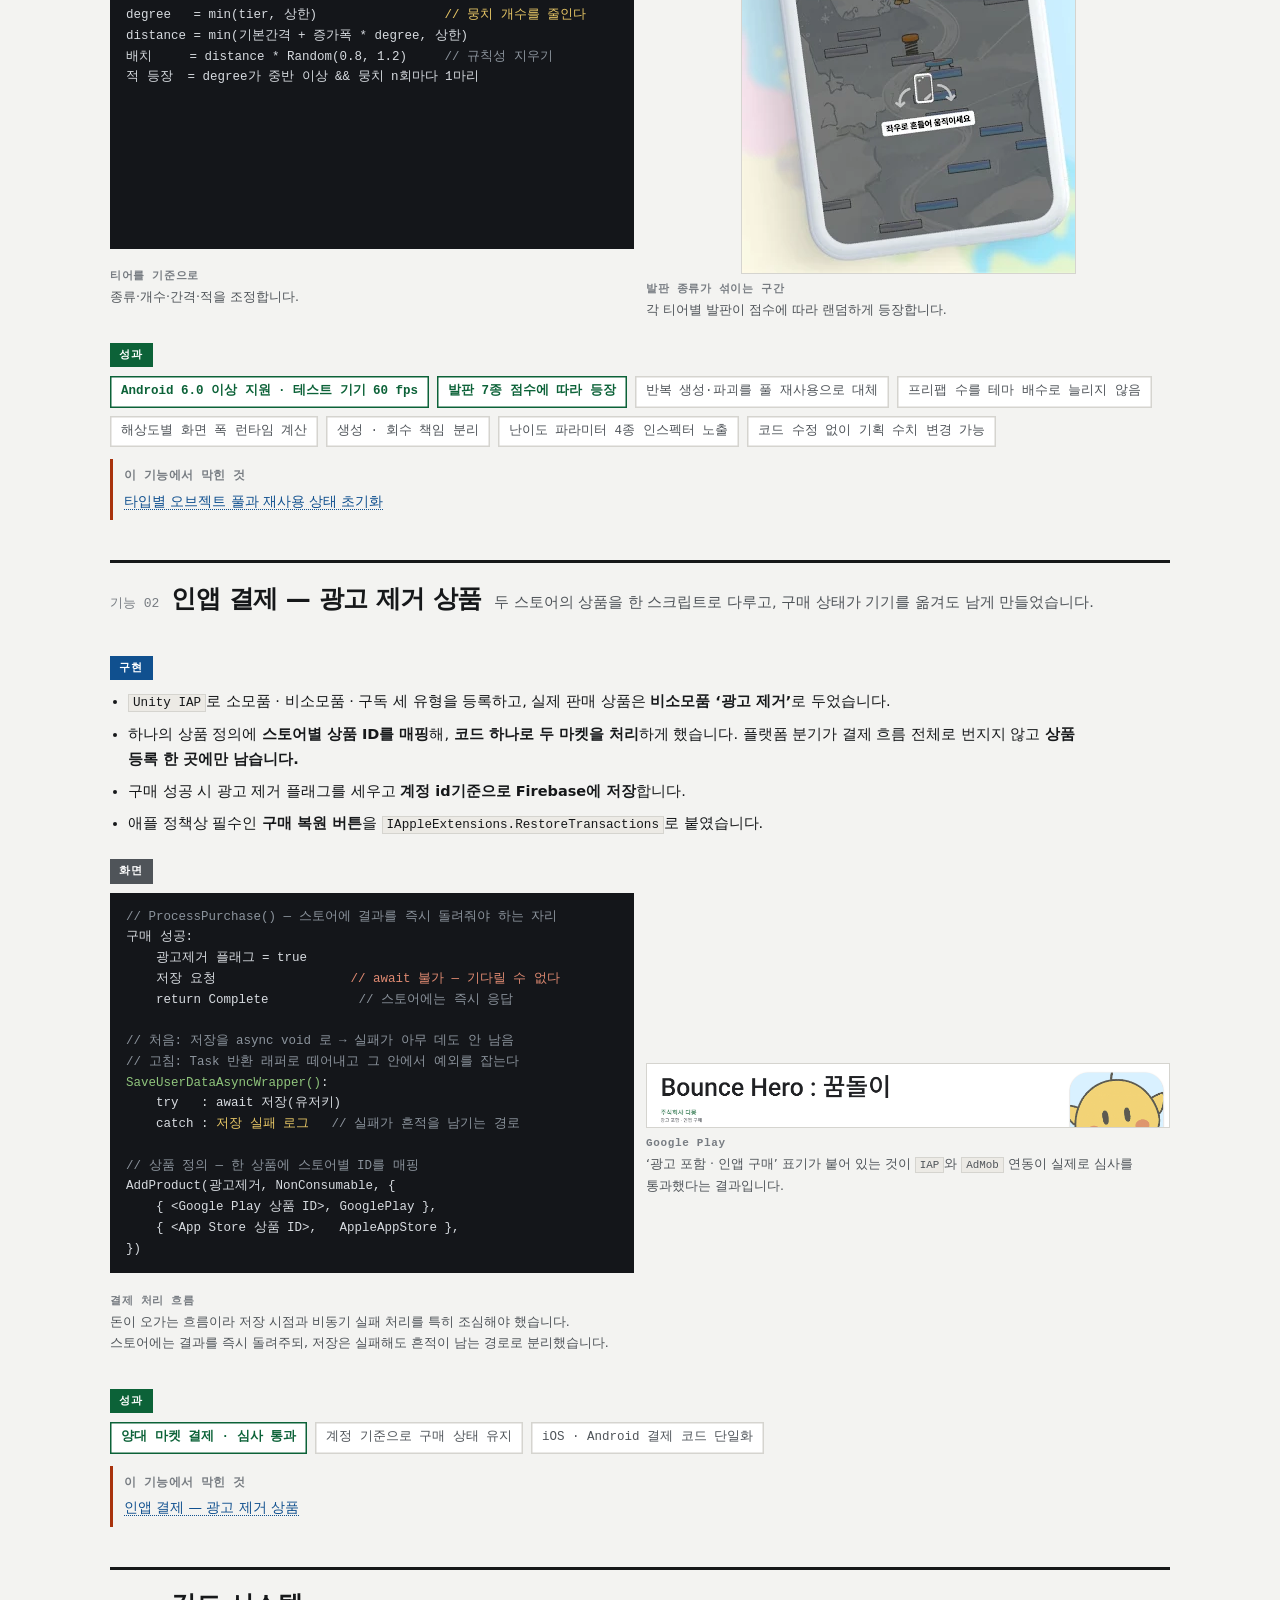
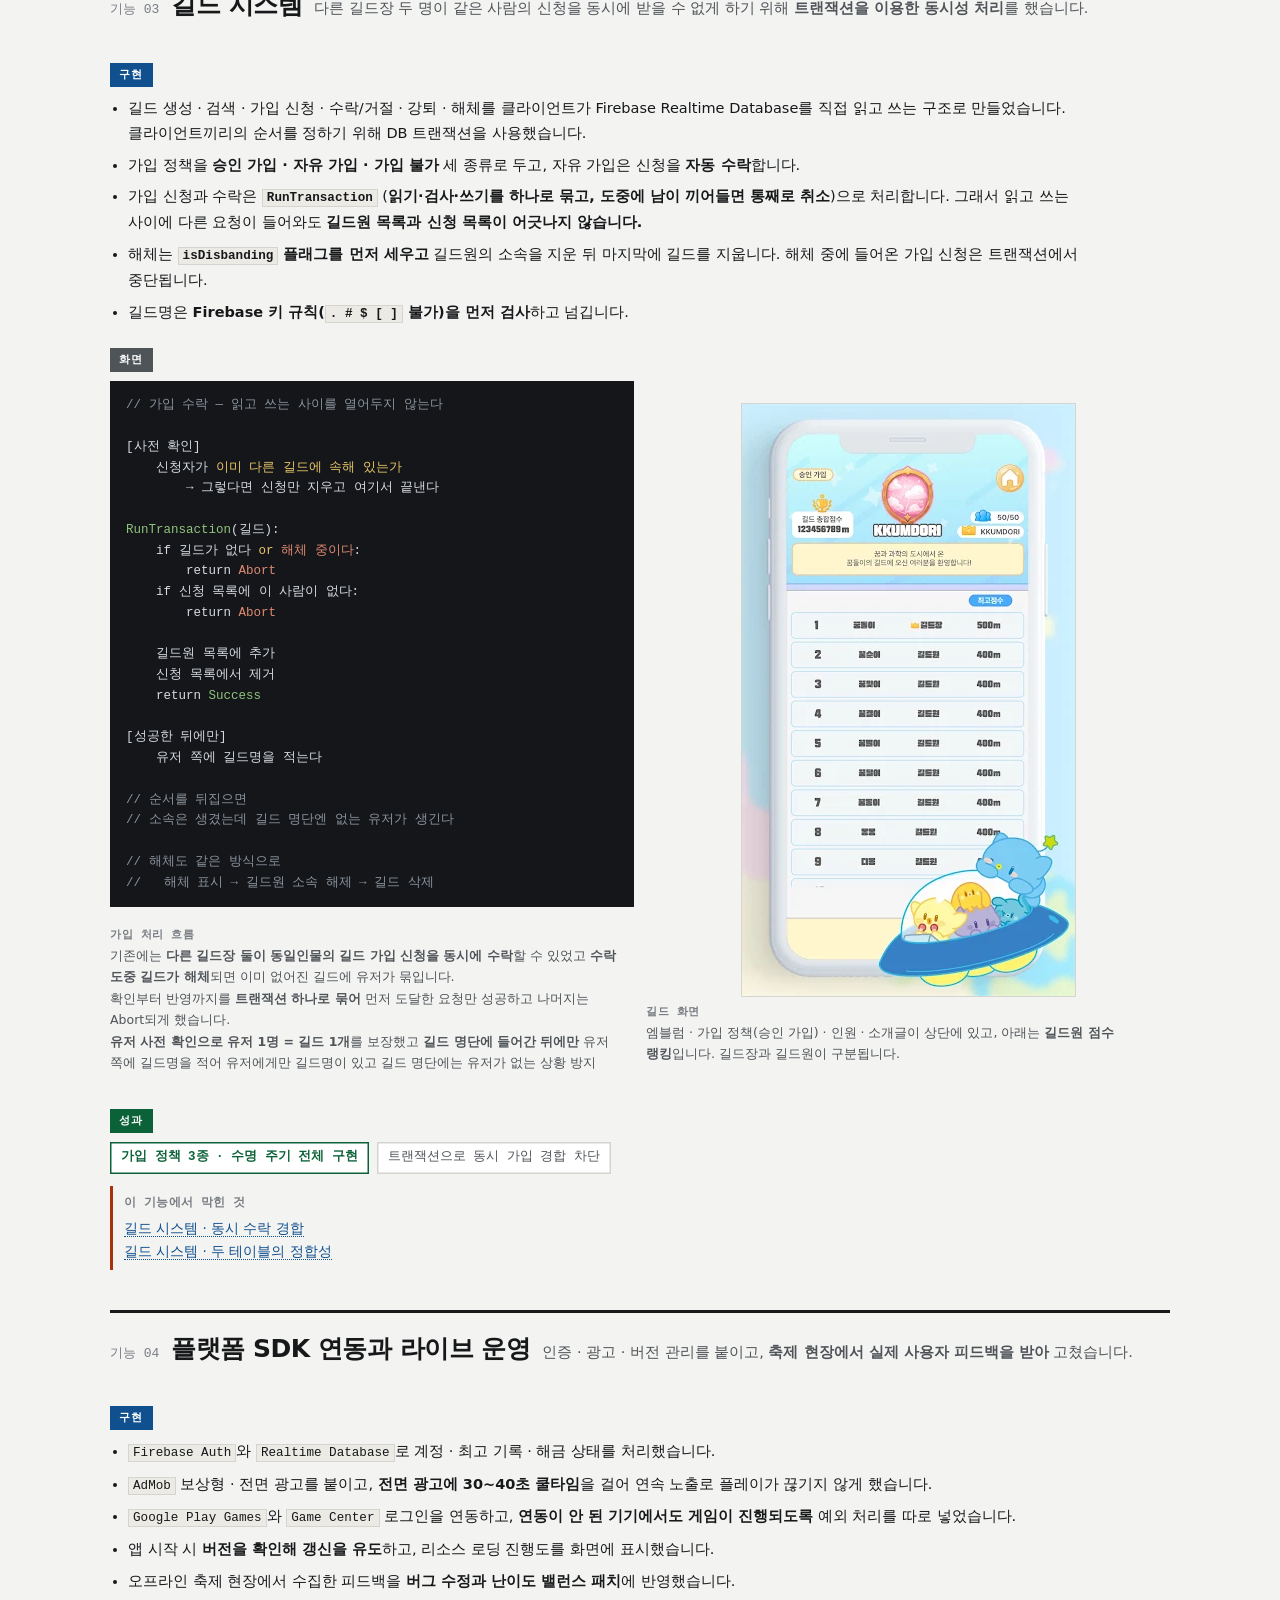
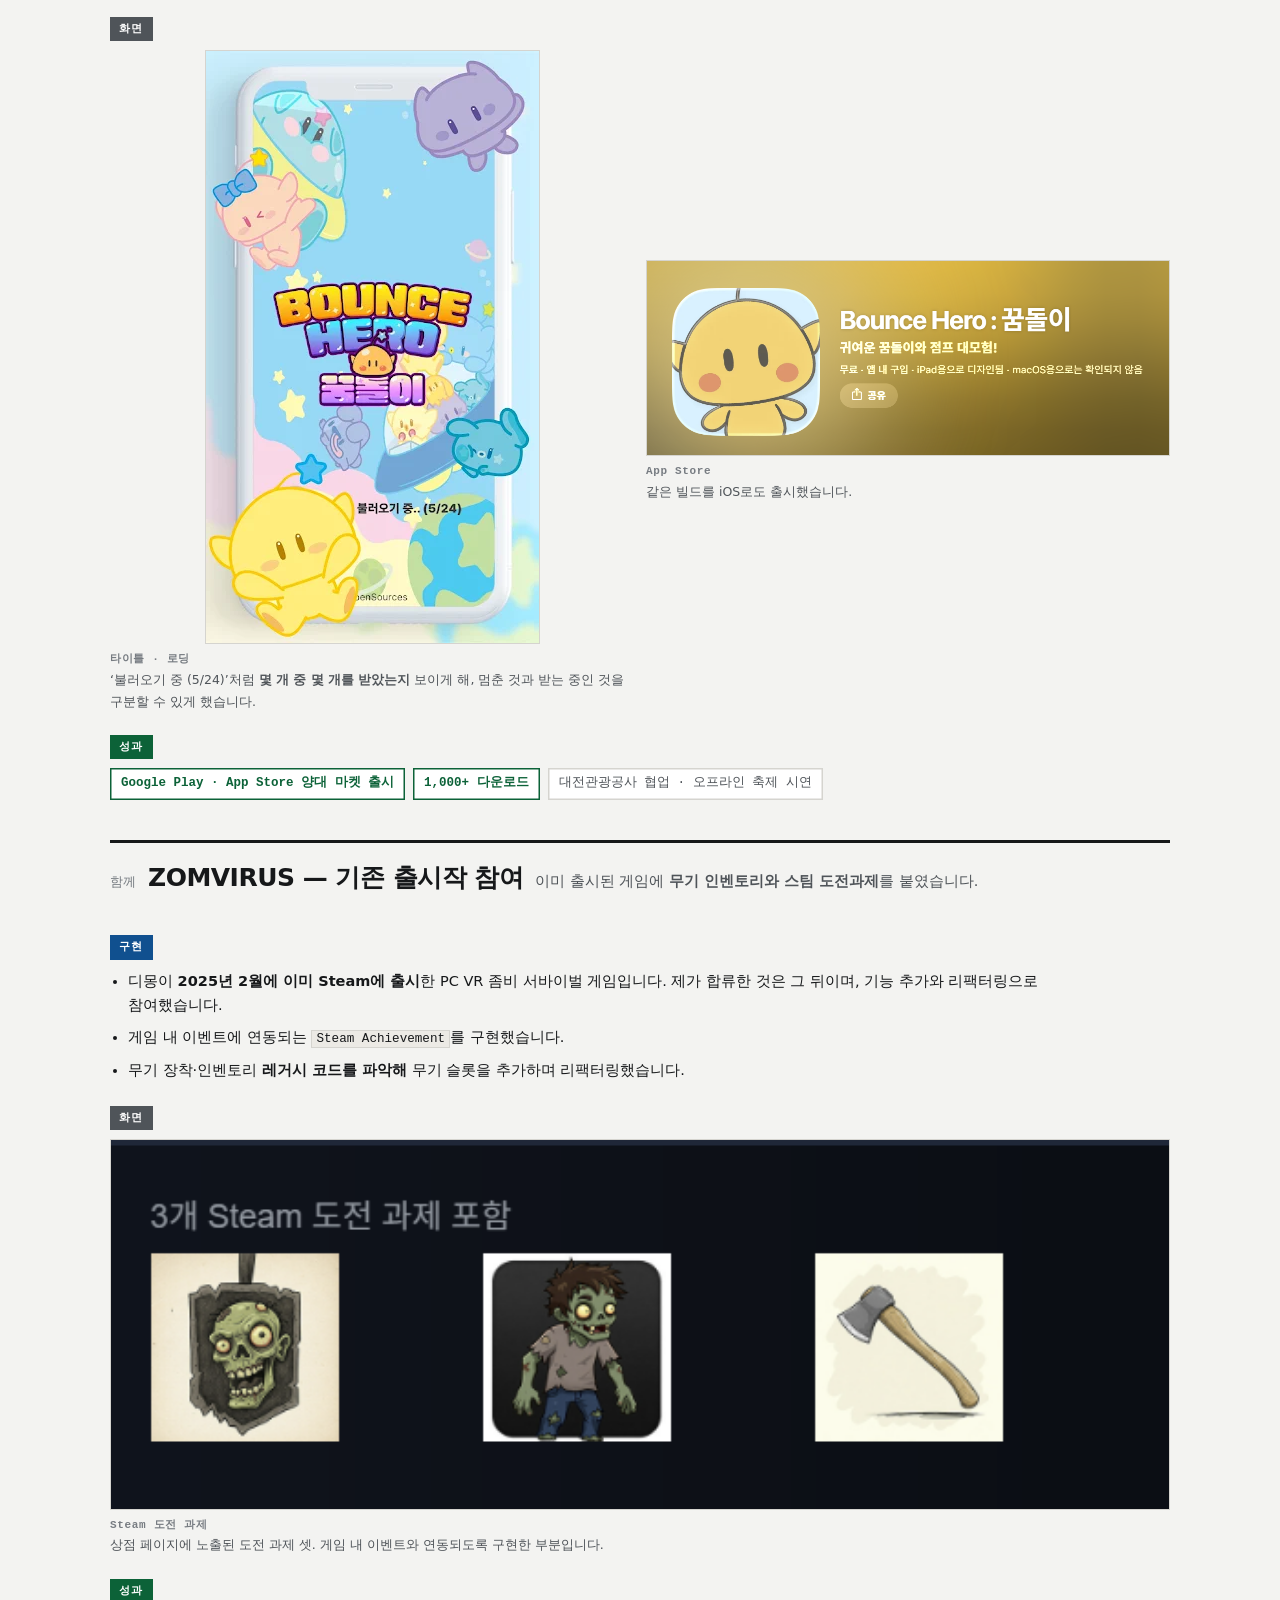
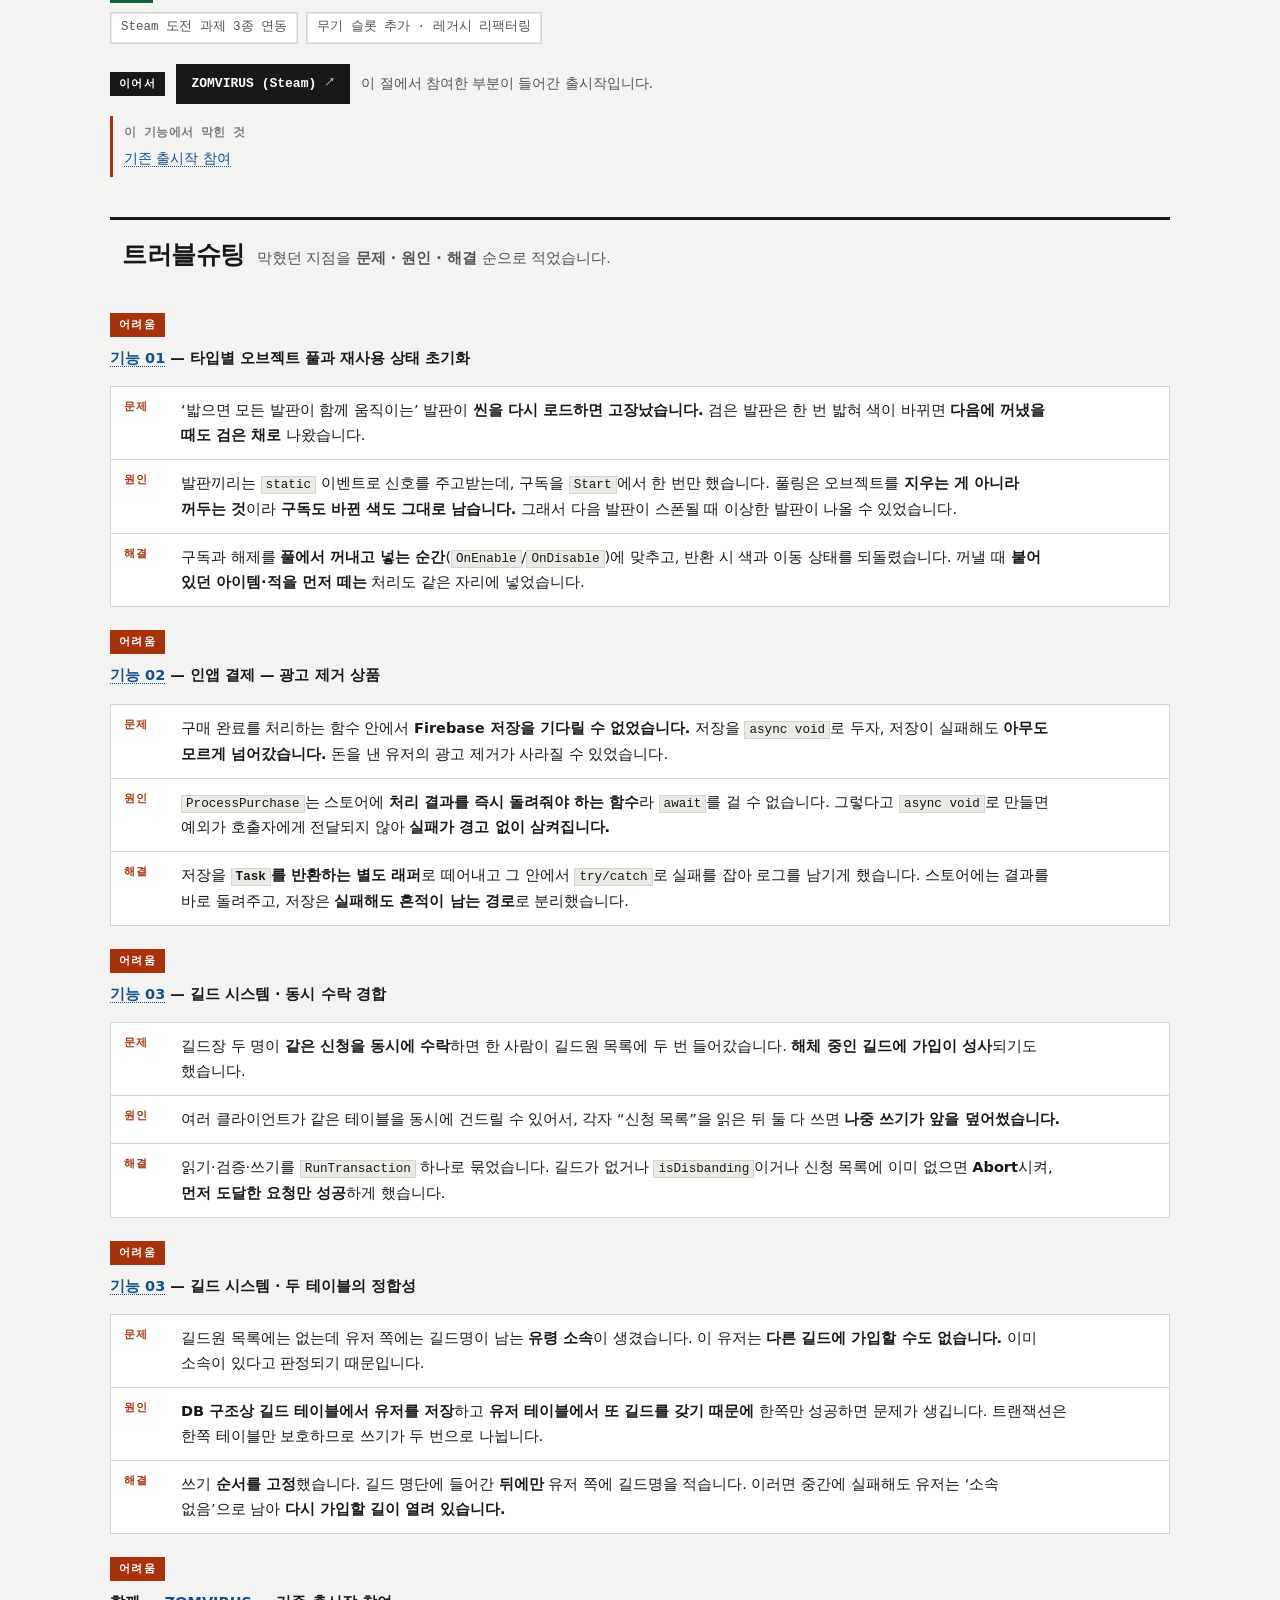
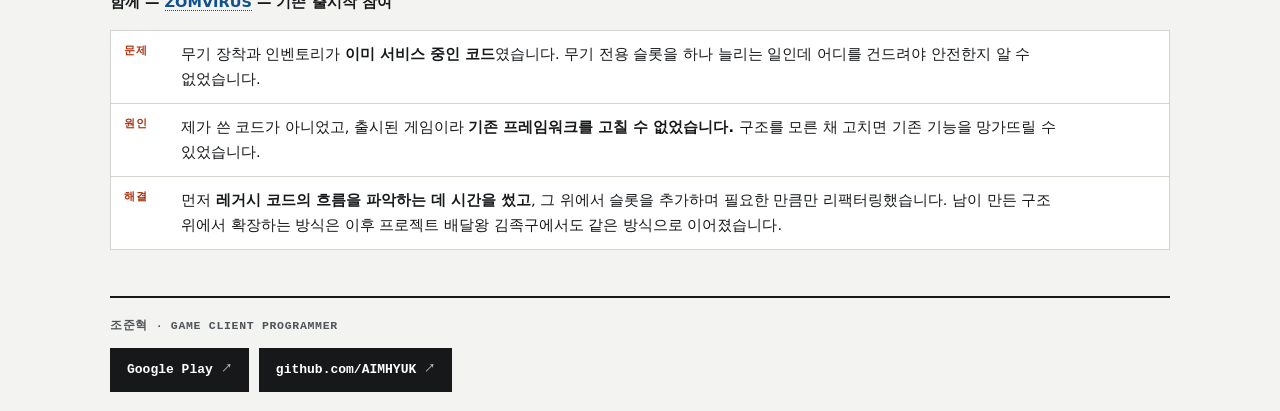
==== commit eb3861b1: "에델슈타인 프로젝트 추가 + 표기 사실 정정 넥슨 「2026 메커톤」 해커톤 결과물을 카드와 상세 페이지로 추가하고, 포폴 PDF·이력서·지원서와 어긋나던 기간·팀 구성 표기를 맞" ====
--- a/projects/dmong.html
+++ b/projects/dmong.html
@@ -28,8 +28,8 @@
     <dl class="facts">
       <div><dt>장르</dt><dd>모바일 점프 액션 (무한 스크롤)</dd></div>
       <div><dt>엔진 · 언어</dt><dd>Unity · C#</dd></div>
-      <div><dt>소속 · 규모</dt><dd>주식회사 디몽 인턴 · 사수와 2인 개발</dd></div>
-      <div><dt>담당</dt><dd>클라이언트 개발 · 2025.03 ~ 06 </dd></div>
+      <div><dt>소속 · 규모</dt><dd>주식회사 디몽 인턴 · 3인 (개발 2 · 아트 1)</dd></div>
+      <div><dt>담당</dt><dd>클라이언트 개발 · 2025.04 ~ 06 (인턴 2025.03 ~ 06)</dd></div>
     </dl>
 
     <div class="about">
@@ -476,7 +476,7 @@
       <p><b><a class="flink" href="#f2">기능 02</a> — 인앱 결제 — 광고 제거 상품</b></p>
       <dl class="tbl">
         <div><dt>문제</dt><dd>구매 완료를 처리하는 함수 안에서 <b>Firebase 저장을 기다릴 수 없었습니다.</b> 저장을 <code>async void</code>로 두자, 저장이 실패해도 <b>아무도 모르게 넘어갔습니다.</b> 돈을 낸 유저의 광고 제거가 사라질 수 있었습니다.</dd></div>
-        <div><dt>원인</dt><dd><code>ProcessPurchase</code>는 스토어에 <b>처리 결과를 즉시 돌려줘야 하는 함수</b>라 <code>await</code>를 걸 수 없습니다. 그렇다고 <code>async void</code>로 만들면 예외가 호출자에게 전달되지 않아 <b>실패가 조용히 삼켜집니다.</b></dd></div>
+        <div><dt>원인</dt><dd><code>ProcessPurchase</code>는 스토어에 <b>처리 결과를 즉시 돌려줘야 하는 함수</b>라 <code>await</code>를 걸 수 없습니다. 그렇다고 <code>async void</code>로 만들면 예외가 호출자에게 전달되지 않아 <b>실패가 경고 없이 삼켜집니다.</b></dd></div>
         <div><dt>해결</dt><dd>저장을 <b><code>Task</code>를 반환하는 별도 래퍼</b>로 떼어내고 그 안에서 <code>try/catch</code>로 실패를 잡아 로그를 남기게 했습니다. 스토어에는 결과를 바로 돌려주고, 저장은 <b>실패해도 흔적이 남는 경로</b>로 분리했습니다.</dd></div>
       </dl>
     </div>
--- a/assets/portfolio.css
+++ b/assets/portfolio.css
@@ -324,3 +324,7 @@
 .scope tr.me td { font-weight: 700; }
 .scope tr.me td.n { color: var(--result); }
 .scope tr.tpl td { color: var(--ink-3); }
+
+/* 넓은 표는 페이지가 아니라 표 자신이 가로로 스크롤한다.
+   없으면 좁은 화면에서 본문 전체가 옆으로 밀린다. */
+.tscroll { overflow-x: auto; -webkit-overflow-scrolling: touch; }
